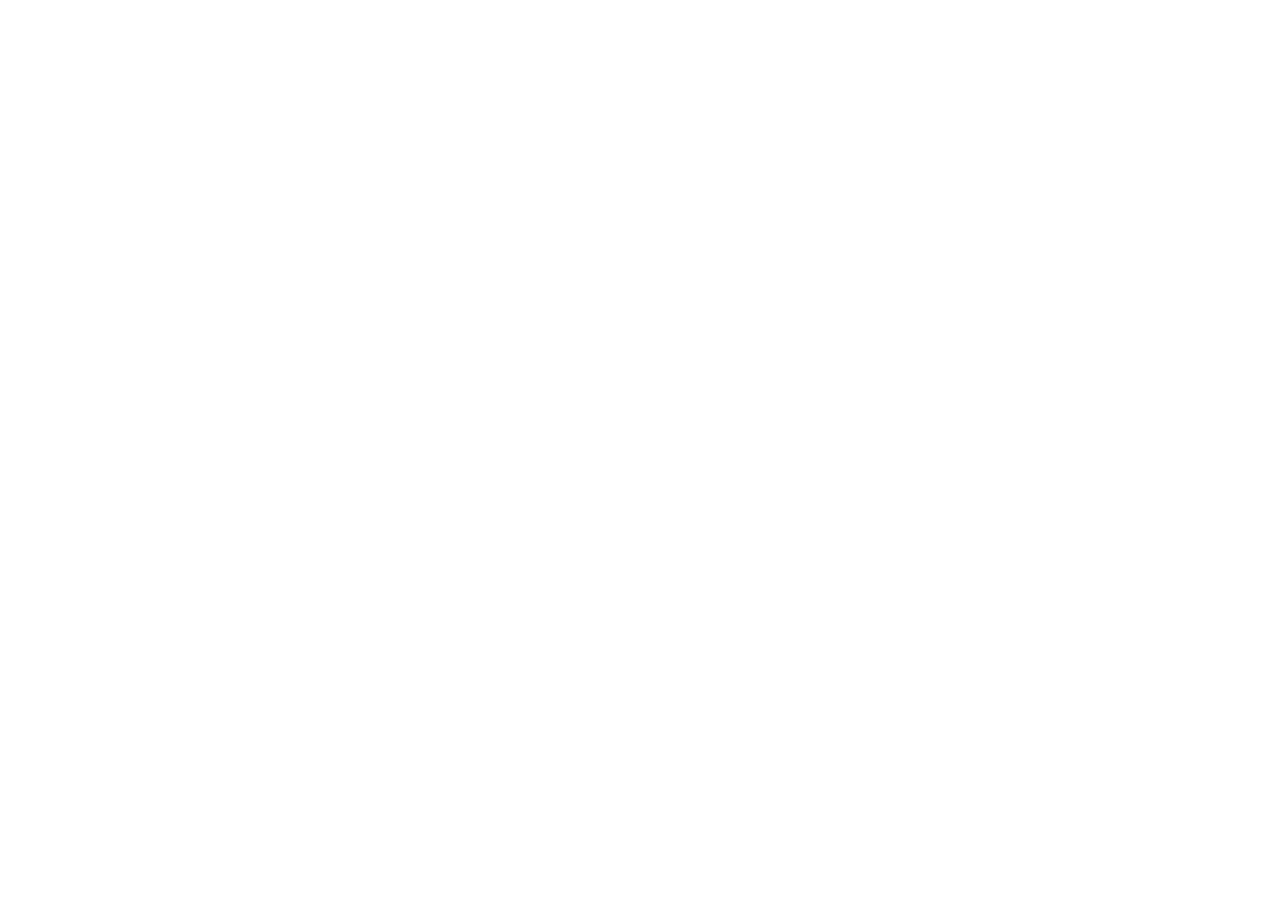
==== index.html @ 33b498ad "loader_5" ====
<!DOCTYPE html>
<html lang="en">
  <head>
    <meta charset="UTF-8" />
    <link
      rel="icon"
      type="image/png"
      sizes="16x16"
      href="./assets/vite-ClcwVId-.png"
    />
    <meta name="viewport" content="width=device-width, initial-scale=1.0" />
    <title>7yedi7</title>
    <style>
      /* Add your loader CSS here */
      #loader-container {
        position: absolute;
        top: 0;
        left: 0;
        width: 100%;
        height: 100%;
        background-color: #fff; /* Or your desired background */
        display: flex;
        justify-content: center;
        align-items: center;
      }

      #loader {
        border: 8px solid #f3f3f3;
        border-top: 8px solid #3498db;
        border-radius: 50%;
        width: 50px;
        height: 50px;
        animation: spin 1s linear infinite;
      }

      @keyframes spin {
        0% {
          transform: rotate(0deg);
        }
        100% {
          transform: rotate(360deg);
        }
      }
    </style>
    <script type="module" crossorigin src="./assets/index-DHeJGzaY.js"></script>
    <link rel="modulepreload" crossorigin href="./assets/vendor-BzrpNAyj.js">
    <link rel="modulepreload" crossorigin href="./assets/lodash-DU5GzXJ0.js">
    <link rel="stylesheet" crossorigin href="./assets/index-CfjH1qt6.css">
  </head>
  <body>
    <div id="root"></div>

    <div id="loader-container">
      <div id="loader"></div>
    </div>
    <script>
      // This script runs after the React app has mounted
      window.addEventListener("load", () => {
        const loaderContainer = document.getElementById("loader-container");
        if (loaderContainer) {
          loaderContainer.style.display = "none"; // Hide the loader
        }
      });
    </script>
  </body>
</html>
---- assets/index-CfjH1qt6.css ----
/*! tailwindcss v4.1.14 | MIT License | https://tailwindcss.com */@layer properties{@supports (((-webkit-hyphens:none)) and (not (margin-trim:inline))) or ((-moz-orient:inline) and (not (color:rgb(from red r g b)))){*,:before,:after,::backdrop{--tw-rotate-x:initial;--tw-rotate-y:initial;--tw-rotate-z:initial;--tw-skew-x:initial;--tw-skew-y:initial;--tw-space-y-reverse:0;--tw-border-style:solid;--tw-leading:initial;--tw-font-weight:initial;--tw-shadow:0 0 #0000;--tw-shadow-color:initial;--tw-shadow-alpha:100%;--tw-inset-shadow:0 0 #0000;--tw-inset-shadow-color:initial;--tw-inset-shadow-alpha:100%;--tw-ring-color:initial;--tw-ring-shadow:0 0 #0000;--tw-inset-ring-color:initial;--tw-inset-ring-shadow:0 0 #0000;--tw-ring-inset:initial;--tw-ring-offset-width:0px;--tw-ring-offset-color:#fff;--tw-ring-offset-shadow:0 0 #0000;--tw-outline-style:solid;--tw-blur:initial;--tw-brightness:initial;--tw-contrast:initial;--tw-grayscale:initial;--tw-hue-rotate:initial;--tw-invert:initial;--tw-opacity:initial;--tw-saturate:initial;--tw-sepia:initial;--tw-drop-shadow:initial;--tw-drop-shadow-color:initial;--tw-drop-shadow-alpha:100%;--tw-drop-shadow-size:initial;--tw-backdrop-blur:initial;--tw-backdrop-brightness:initial;--tw-backdrop-contrast:initial;--tw-backdrop-grayscale:initial;--tw-backdrop-hue-rotate:initial;--tw-backdrop-invert:initial;--tw-backdrop-opacity:initial;--tw-backdrop-saturate:initial;--tw-backdrop-sepia:initial;--tw-duration:initial;--tw-ease:initial;--tw-translate-x:0;--tw-translate-y:0;--tw-translate-z:0}}}@font-face{font-family:Handlee;font-style:normal;font-weight:400;font-display:swap;src:url(./assets/fonts/handlee.woff2)format("woff2")}@layer theme{:root,:host{--font-sans:ui-sans-serif,system-ui,sans-serif,"Apple Color Emoji","Segoe UI Emoji","Segoe UI Symbol","Noto Color Emoji";--font-mono:ui-monospace,SFMono-Regular,Menlo,Monaco,Consolas,"Liberation Mono","Courier New",monospace;--color-red-400:oklch(70.4% .191 22.216);--color-amber-100:oklch(96.2% .059 95.617);--color-amber-500:oklch(76.9% .188 70.08);--color-yellow-100:oklch(97.3% .071 103.193);--color-yellow-400:oklch(85.2% .199 91.936);--color-yellow-600:oklch(68.1% .162 75.834);--color-yellow-900:oklch(42.1% .095 57.708);--color-green-100:oklch(96.2% .044 156.743);--color-green-400:oklch(79.2% .209 151.711);--color-green-500:oklch(72.3% .219 149.579);--color-green-600:oklch(62.7% .194 149.214);--color-green-700:oklch(52.7% .154 150.069);--color-green-900:oklch(39.3% .095 152.535);--color-sky-300:oklch(82.8% .111 230.318);--color-indigo-400:oklch(67.3% .182 276.935);--color-indigo-500:oklch(58.5% .233 277.117);--color-slate-100:oklch(96.8% .007 247.896);--color-slate-200:oklch(92.9% .013 255.508);--color-slate-300:oklch(86.9% .022 252.894);--color-slate-500:oklch(55.4% .046 257.417);--color-slate-600:oklch(44.6% .043 257.281);--color-slate-700:oklch(37.2% .044 257.287);--color-slate-800:oklch(27.9% .041 260.031);--color-gray-50:oklch(98.5% .002 247.839);--color-gray-100:oklch(96.7% .003 264.542);--color-gray-200:oklch(92.8% .006 264.531);--color-gray-300:oklch(87.2% .01 258.338);--color-gray-400:oklch(70.7% .022 261.325);--color-gray-500:oklch(55.1% .027 264.364);--color-gray-600:oklch(44.6% .03 256.802);--color-gray-700:oklch(37.3% .034 259.733);--color-gray-800:oklch(27.8% .033 256.848);--color-gray-900:oklch(21% .034 264.665);--color-gray-950:oklch(13% .028 261.692);--color-neutral-900:oklch(20.5% 0 0);--color-black:#000;--color-white:#fff;--spacing:.25rem;--container-lg:32rem;--container-4xl:56rem;--text-xs:.75rem;--text-xs--line-height:calc(1/.75);--text-sm:.875rem;--text-sm--line-height:calc(1.25/.875);--text-lg:1.125rem;--text-lg--line-height:calc(1.75/1.125);--text-xl:1.25rem;--text-xl--line-height:calc(1.75/1.25);--text-2xl:1.5rem;--text-2xl--line-height:calc(2/1.5);--text-3xl:1.875rem;--text-3xl--line-height: 1.2 ;--text-4xl:2.25rem;--text-4xl--line-height:calc(2.5/2.25);--text-5xl:3rem;--text-5xl--line-height:1;--font-weight-medium:500;--font-weight-semibold:600;--font-weight-bold:700;--font-weight-extrabold:800;--leading-relaxed:1.625;--radius-md:.375rem;--radius-lg:.5rem;--radius-2xl:1rem;--radius-4xl:2rem;--ease-in:cubic-bezier(.4,0,1,1);--ease-out:cubic-bezier(0,0,.2,1);--ease-in-out:cubic-bezier(.4,0,.2,1);--default-transition-duration:.15s;--default-transition-timing-function:cubic-bezier(.4,0,.2,1);--default-font-family:var(--font-sans);--default-mono-font-family:var(--font-mono)}}@layer base{*,:after,:before,::backdrop{box-sizing:border-box;border:0 solid;margin:0;padding:0}::file-selector-button{box-sizing:border-box;border:0 solid;margin:0;padding:0}html,:host{-webkit-text-size-adjust:100%;tab-size:4;line-height:1.5;font-family:var(--default-font-family,ui-sans-serif,system-ui,sans-serif,"Apple Color Emoji","Segoe UI Emoji","Segoe UI Symbol","Noto Color Emoji");font-feature-settings:var(--default-font-feature-settings,normal);font-variation-settings:var(--default-font-variation-settings,normal);-webkit-tap-highlight-color:transparent}hr{height:0;color:inherit;border-top-width:1px}abbr:where([title]){-webkit-text-decoration:underline dotted;text-decoration:underline dotted}h1,h2,h3,h4,h5,h6{font-size:inherit;font-weight:inherit}a{color:inherit;-webkit-text-decoration:inherit;text-decoration:inherit}b,strong{font-weight:bolder}code,kbd,samp,pre{font-family:var(--default-mono-font-family,ui-monospace,SFMono-Regular,Menlo,Monaco,Consolas,"Liberation Mono","Courier New",monospace);font-feature-settings:var(--default-mono-font-feature-settings,normal);font-variation-settings:var(--default-mono-font-variation-settings,normal);font-size:1em}small{font-size:80%}sub,sup{vertical-align:baseline;font-size:75%;line-height:0;position:relative}sub{bottom:-.25em}sup{top:-.5em}table{text-indent:0;border-color:inherit;border-collapse:collapse}:-moz-focusring{outline:auto}progress{vertical-align:baseline}summary{display:list-item}ol,ul,menu{list-style:none}img,svg,video,canvas,audio,iframe,embed,object{vertical-align:middle;display:block}img,video{max-width:100%;height:auto}button,input,select,optgroup,textarea{font:inherit;font-feature-settings:inherit;font-variation-settings:inherit;letter-spacing:inherit;color:inherit;opacity:1;background-color:#0000;border-radius:0}::file-selector-button{font:inherit;font-feature-settings:inherit;font-variation-settings:inherit;letter-spacing:inherit;color:inherit;opacity:1;background-color:#0000;border-radius:0}:where(select:is([multiple],[size])) optgroup{font-weight:bolder}:where(select:is([multiple],[size])) optgroup option{padding-inline-start:20px}::file-selector-button{margin-inline-end:4px}::placeholder{opacity:1}@supports (not ((-webkit-appearance:-apple-pay-button))) or (contain-intrinsic-size:1px){::placeholder{color:currentColor}@supports (color:color-mix(in lab,red,red)){::placeholder{color:color-mix(in oklab,currentcolor 50%,transparent)}}}textarea{resize:vertical}::-webkit-search-decoration{-webkit-appearance:none}::-webkit-date-and-time-value{min-height:1lh;text-align:inherit}::-webkit-datetime-edit{display:inline-flex}::-webkit-datetime-edit-fields-wrapper{padding:0}::-webkit-datetime-edit{padding-block:0}::-webkit-datetime-edit-year-field{padding-block:0}::-webkit-datetime-edit-month-field{padding-block:0}::-webkit-datetime-edit-day-field{padding-block:0}::-webkit-datetime-edit-hour-field{padding-block:0}::-webkit-datetime-edit-minute-field{padding-block:0}::-webkit-datetime-edit-second-field{padding-block:0}::-webkit-datetime-edit-millisecond-field{padding-block:0}::-webkit-datetime-edit-meridiem-field{padding-block:0}::-webkit-calendar-picker-indicator{line-height:1}:-moz-ui-invalid{box-shadow:none}button,input:where([type=button],[type=reset],[type=submit]){appearance:button}::file-selector-button{appearance:button}::-webkit-inner-spin-button{height:auto}::-webkit-outer-spin-button{height:auto}[hidden]:where(:not([hidden=until-found])){display:none!important}}@layer components;@layer utilities{.visible{visibility:visible}.absolute{position:absolute}.fixed{position:fixed}.relative{position:relative}.static{position:static}.sticky{position:sticky}.inset-0{inset:calc(var(--spacing)*0)}.top-0{top:calc(var(--spacing)*0)}.top-2{top:calc(var(--spacing)*2)}.top-16{top:calc(var(--spacing)*16)}.-right-4{right:calc(var(--spacing)*-4)}.right-0{right:calc(var(--spacing)*0)}.left-0{left:calc(var(--spacing)*0)}.left-1{left:calc(var(--spacing)*1)}.left-30{left:calc(var(--spacing)*30)}.isolate{isolation:isolate}.z-1{z-index:1}.z-10{z-index:10}.z-50{z-index:50}.container{width:100%}@media(min-width:40rem){.container{max-width:40rem}}@media(min-width:48rem){.container{max-width:48rem}}@media(min-width:64rem){.container{max-width:64rem}}@media(min-width:80rem){.container{max-width:80rem}}@media(min-width:96rem){.container{max-width:96rem}}.container\!{width:100%!important}@media(min-width:40rem){.container\!{max-width:40rem!important}}@media(min-width:48rem){.container\!{max-width:48rem!important}}@media(min-width:64rem){.container\!{max-width:64rem!important}}@media(min-width:80rem){.container\!{max-width:80rem!important}}@media(min-width:96rem){.container\!{max-width:96rem!important}}.mx-auto{margin-inline:auto}.ms-4{margin-inline-start:calc(var(--spacing)*4)}.me-2{margin-inline-end:calc(var(--spacing)*2)}.me-16{margin-inline-end:calc(var(--spacing)*16)}.me-24{margin-inline-end:calc(var(--spacing)*24)}.mt-2{margin-top:calc(var(--spacing)*2)}.mt-4{margin-top:calc(var(--spacing)*4)}.mt-8{margin-top:calc(var(--spacing)*8)}.mb-1{margin-bottom:calc(var(--spacing)*1)}.mb-2{margin-bottom:calc(var(--spacing)*2)}.mb-4{margin-bottom:calc(var(--spacing)*4)}.mb-6{margin-bottom:calc(var(--spacing)*6)}.ml-16{margin-left:calc(var(--spacing)*16)}.block{display:block}.contents{display:contents}.flex{display:flex}.grid{display:grid}.hidden{display:none}.inline{display:inline}.inline-block{display:inline-block}.list-item{display:list-item}.table{display:table}.aspect-\[4\/4\]{aspect-ratio:4/4}.h-5{height:calc(var(--spacing)*5)}.h-10{height:calc(var(--spacing)*10)}.h-18{height:calc(var(--spacing)*18)}.h-24{height:calc(var(--spacing)*24)}.h-\[50\%\]{height:50%}.h-\[50vh\]{height:50vh}.h-\[92\%\]{height:92%}.h-\[500px\]{height:500px}.h-full{height:100%}.h-screen{height:100vh}.max-h-full{max-height:100%}.w-5{width:calc(var(--spacing)*5)}.w-6{width:calc(var(--spacing)*6)}.w-10{width:calc(var(--spacing)*10)}.w-18{width:calc(var(--spacing)*18)}.w-24{width:calc(var(--spacing)*24)}.w-64{width:calc(var(--spacing)*64)}.w-\[500px\]{width:500px}.w-full{width:100%}.max-w-4xl{max-width:var(--container-4xl)}.max-w-full{max-width:100%}.max-w-lg{max-width:var(--container-lg)}.flex-1{flex:1}.flex-shrink-0{flex-shrink:0}.transform{transform:var(--tw-rotate-x,)var(--tw-rotate-y,)var(--tw-rotate-z,)var(--tw-skew-x,)var(--tw-skew-y,)}.cursor-pointer{cursor:pointer}.resize{resize:both}.resize\!{resize:both!important}.resize-none{resize:none}.grid-cols-1{grid-template-columns:repeat(1,minmax(0,1fr))}.flex-col{flex-direction:column}.flex-wrap{flex-wrap:wrap}.items-center{align-items:center}.items-start{align-items:flex-start}.justify-between{justify-content:space-between}.justify-center{justify-content:center}.justify-end{justify-content:flex-end}.gap-2{gap:calc(var(--spacing)*2)}.gap-3{gap:calc(var(--spacing)*3)}.gap-4{gap:calc(var(--spacing)*4)}.gap-6{gap:calc(var(--spacing)*6)}:where(.space-y-1>:not(:last-child)){--tw-space-y-reverse:0;margin-block-start:calc(calc(var(--spacing)*1)*var(--tw-space-y-reverse));margin-block-end:calc(calc(var(--spacing)*1)*calc(1 - var(--tw-space-y-reverse)))}:where(.space-y-6>:not(:last-child)){--tw-space-y-reverse:0;margin-block-start:calc(calc(var(--spacing)*6)*var(--tw-space-y-reverse));margin-block-end:calc(calc(var(--spacing)*6)*calc(1 - var(--tw-space-y-reverse)))}.overflow-auto{overflow:auto}.overflow-hidden{overflow:hidden}.overflow-y-auto{overflow-y:auto}.rounded-2xl{border-radius:var(--radius-2xl)}.rounded-4xl{border-radius:var(--radius-4xl)}.rounded-full{border-radius:3.40282e38px}.rounded-lg{border-radius:var(--radius-lg)}.rounded-md{border-radius:var(--radius-md)}.rounded-bl-2xl{border-bottom-left-radius:var(--radius-2xl)}.border{border-style:var(--tw-border-style);border-width:1px}.border-4{border-style:var(--tw-border-style);border-width:4px}.border-\[10px\]{border-style:var(--tw-border-style);border-width:10px}.border-s-4{border-inline-start-style:var(--tw-border-style);border-inline-start-width:4px}.border-t-4{border-top-style:var(--tw-border-style);border-top-width:4px}.border-b{border-bottom-style:var(--tw-border-style);border-bottom-width:1px}.border-gray-50{border-color:var(--color-gray-50)}.border-gray-200{border-color:var(--color-gray-200)}.border-gray-300{border-color:var(--color-gray-300)}.border-gray-400{border-color:var(--color-gray-400)}.border-gray-700{border-color:var(--color-gray-700)}.border-green-500{border-color:var(--color-green-500)}.border-green-600{border-color:var(--color-green-600)}.border-green-600\/40{border-color:#00a54466}@supports (color:color-mix(in lab,red,red)){.border-green-600\/40{border-color:color-mix(in oklab,var(--color-green-600)40%,transparent)}}.border-sky-300{border-color:var(--color-sky-300)}.border-slate-100{border-color:var(--color-slate-100)}.border-slate-200{border-color:var(--color-slate-200)}.border-white{border-color:var(--color-white)}.border-b-gray-600{border-bottom-color:var(--color-gray-600)}.bg-\[\#006600\]{background-color:#060}.bg-\[\#008000\]{background-color:green}.bg-\[\#10172a\]{background-color:#10172a}.bg-\[\#202937\]{background-color:#202937}.bg-\[\#e8e8e8\]{background-color:#e8e8e8}.bg-amber-100{background-color:var(--color-amber-100)}.bg-black{background-color:var(--color-black)}.bg-gray-50{background-color:var(--color-gray-50)}.bg-gray-100{background-color:var(--color-gray-100)}.bg-gray-800{background-color:var(--color-gray-800)}.bg-gray-800\/80{background-color:#1e2939cc}@supports (color:color-mix(in lab,red,red)){.bg-gray-800\/80{background-color:color-mix(in oklab,var(--color-gray-800)80%,transparent)}}.bg-gray-900{background-color:var(--color-gray-900)}.bg-green-500{background-color:var(--color-green-500)}.bg-green-500\/10{background-color:#00c7581a}@supports (color:color-mix(in lab,red,red)){.bg-green-500\/10{background-color:color-mix(in oklab,var(--color-green-500)10%,transparent)}}.bg-green-700{background-color:var(--color-green-700)}.bg-neutral-900{background-color:var(--color-neutral-900)}.bg-slate-100{background-color:var(--color-slate-100)}.bg-white{background-color:var(--color-white)}.object-contain{object-fit:contain}.object-cover{object-fit:cover}.p-2{padding:calc(var(--spacing)*2)}.p-3{padding:calc(var(--spacing)*3)}.p-4{padding:calc(var(--spacing)*4)}.p-6{padding:calc(var(--spacing)*6)}.p-8{padding:calc(var(--spacing)*8)}.p-12{padding:calc(var(--spacing)*12)}.px-2{padding-inline:calc(var(--spacing)*2)}.px-3{padding-inline:calc(var(--spacing)*3)}.px-4{padding-inline:calc(var(--spacing)*4)}.px-6{padding-inline:calc(var(--spacing)*6)}.px-16{padding-inline:calc(var(--spacing)*16)}.py-1{padding-block:calc(var(--spacing)*1)}.py-2{padding-block:calc(var(--spacing)*2)}.py-3{padding-block:calc(var(--spacing)*3)}.py-4{padding-block:calc(var(--spacing)*4)}.py-6{padding-block:calc(var(--spacing)*6)}.py-8{padding-block:calc(var(--spacing)*8)}.ps-2{padding-inline-start:calc(var(--spacing)*2)}.pb-12{padding-bottom:calc(var(--spacing)*12)}.text-center{text-align:center}.font-mono{font-family:var(--font-mono)}.text-2xl{font-size:var(--text-2xl);line-height:var(--tw-leading,var(--text-2xl--line-height))}.text-3xl{font-size:var(--text-3xl);line-height:var(--tw-leading,var(--text-3xl--line-height))}.text-4xl{font-size:var(--text-4xl);line-height:var(--tw-leading,var(--text-4xl--line-height))}.text-5xl{font-size:var(--text-5xl);line-height:var(--tw-leading,var(--text-5xl--line-height))}.text-lg{font-size:var(--text-lg);line-height:var(--tw-leading,var(--text-lg--line-height))}.text-sm{font-size:var(--text-sm);line-height:var(--tw-leading,var(--text-sm--line-height))}.text-xl{font-size:var(--text-xl);line-height:var(--tw-leading,var(--text-xl--line-height))}.text-xs{font-size:var(--text-xs);line-height:var(--tw-leading,var(--text-xs--line-height))}.leading-relaxed{--tw-leading:var(--leading-relaxed);line-height:var(--leading-relaxed)}.font-bold{--tw-font-weight:var(--font-weight-bold);font-weight:var(--font-weight-bold)}.font-extrabold{--tw-font-weight:var(--font-weight-extrabold);font-weight:var(--font-weight-extrabold)}.font-medium{--tw-font-weight:var(--font-weight-medium);font-weight:var(--font-weight-medium)}.font-semibold{--tw-font-weight:var(--font-weight-semibold);font-weight:var(--font-weight-semibold)}.text-gray-200{color:var(--color-gray-200)}.text-gray-400{color:var(--color-gray-400)}.text-gray-500{color:var(--color-gray-500)}.text-gray-600{color:var(--color-gray-600)}.text-gray-800{color:var(--color-gray-800)}.text-green-400{color:var(--color-green-400)}.text-green-500{color:var(--color-green-500)}.text-green-600{color:var(--color-green-600)}.text-indigo-500{color:var(--color-indigo-500)}.text-red-400{color:var(--color-red-400)}.text-slate-500{color:var(--color-slate-500)}.text-slate-600{color:var(--color-slate-600)}.text-slate-700{color:var(--color-slate-700)}.text-white{color:var(--color-white)}.text-yellow-400{color:var(--color-yellow-400)}.text-yellow-600{color:var(--color-yellow-600)}.italic{font-style:italic}.line-through{text-decoration-line:line-through}.underline{text-decoration-line:underline}.opacity-0{opacity:0}.shadow{--tw-shadow:0 1px 3px 0 var(--tw-shadow-color,#0000001a),0 1px 2px -1px var(--tw-shadow-color,#0000001a);box-shadow:var(--tw-inset-shadow),var(--tw-inset-ring-shadow),var(--tw-ring-offset-shadow),var(--tw-ring-shadow),var(--tw-shadow)}.shadow-\[0_0_30px_rgba\(34\,197\,94\,0\.5\)\]{--tw-shadow:0 0 30px var(--tw-shadow-color,#22c55e80);box-shadow:var(--tw-inset-shadow),var(--tw-inset-ring-shadow),var(--tw-ring-offset-shadow),var(--tw-ring-shadow),var(--tw-shadow)}.shadow-lg{--tw-shadow:0 10px 15px -3px var(--tw-shadow-color,#0000001a),0 4px 6px -4px var(--tw-shadow-color,#0000001a);box-shadow:var(--tw-inset-shadow),var(--tw-inset-ring-shadow),var(--tw-ring-offset-shadow),var(--tw-ring-shadow),var(--tw-shadow)}.shadow-md{--tw-shadow:0 4px 6px -1px var(--tw-shadow-color,#0000001a),0 2px 4px -2px var(--tw-shadow-color,#0000001a);box-shadow:var(--tw-inset-shadow),var(--tw-inset-ring-shadow),var(--tw-ring-offset-shadow),var(--tw-ring-shadow),var(--tw-shadow)}.shadow-sm{--tw-shadow:0 1px 3px 0 var(--tw-shadow-color,#0000001a),0 1px 2px -1px var(--tw-shadow-color,#0000001a);box-shadow:var(--tw-inset-shadow),var(--tw-inset-ring-shadow),var(--tw-ring-offset-shadow),var(--tw-ring-shadow),var(--tw-shadow)}.outline{outline-style:var(--tw-outline-style);outline-width:1px}.blur{--tw-blur:blur(8px);filter:var(--tw-blur,)var(--tw-brightness,)var(--tw-contrast,)var(--tw-grayscale,)var(--tw-hue-rotate,)var(--tw-invert,)var(--tw-saturate,)var(--tw-sepia,)var(--tw-drop-shadow,)}.drop-shadow{--tw-drop-shadow-size:drop-shadow(0 1px 2px var(--tw-drop-shadow-color,#0000001a))drop-shadow(0 1px 1px var(--tw-drop-shadow-color,#0000000f));--tw-drop-shadow:drop-shadow(0 1px 2px #0000001a)drop-shadow(0 1px 1px #0000000f);filter:var(--tw-blur,)var(--tw-brightness,)var(--tw-contrast,)var(--tw-grayscale,)var(--tw-hue-rotate,)var(--tw-invert,)var(--tw-saturate,)var(--tw-sepia,)var(--tw-drop-shadow,)}.filter{filter:var(--tw-blur,)var(--tw-brightness,)var(--tw-contrast,)var(--tw-grayscale,)var(--tw-hue-rotate,)var(--tw-invert,)var(--tw-saturate,)var(--tw-sepia,)var(--tw-drop-shadow,)}.backdrop-filter{-webkit-backdrop-filter:var(--tw-backdrop-blur,)var(--tw-backdrop-brightness,)var(--tw-backdrop-contrast,)var(--tw-backdrop-grayscale,)var(--tw-backdrop-hue-rotate,)var(--tw-backdrop-invert,)var(--tw-backdrop-opacity,)var(--tw-backdrop-saturate,)var(--tw-backdrop-sepia,);backdrop-filter:var(--tw-backdrop-blur,)var(--tw-backdrop-brightness,)var(--tw-backdrop-contrast,)var(--tw-backdrop-grayscale,)var(--tw-backdrop-hue-rotate,)var(--tw-backdrop-invert,)var(--tw-backdrop-opacity,)var(--tw-backdrop-saturate,)var(--tw-backdrop-sepia,)}.transition{transition-property:color,background-color,border-color,outline-color,text-decoration-color,fill,stroke,--tw-gradient-from,--tw-gradient-via,--tw-gradient-to,opacity,box-shadow,transform,translate,scale,rotate,filter,-webkit-backdrop-filter,backdrop-filter,display,content-visibility,overlay,pointer-events;transition-timing-function:var(--tw-ease,var(--default-transition-timing-function));transition-duration:var(--tw-duration,var(--default-transition-duration))}.transition-all{transition-property:all;transition-timing-function:var(--tw-ease,var(--default-transition-timing-function));transition-duration:var(--tw-duration,var(--default-transition-duration))}.transition-colors{transition-property:color,background-color,border-color,outline-color,text-decoration-color,fill,stroke,--tw-gradient-from,--tw-gradient-via,--tw-gradient-to;transition-timing-function:var(--tw-ease,var(--default-transition-timing-function));transition-duration:var(--tw-duration,var(--default-transition-duration))}.transition-opacity{transition-property:opacity;transition-timing-function:var(--tw-ease,var(--default-transition-timing-function));transition-duration:var(--tw-duration,var(--default-transition-duration))}.transition-transform{transition-property:transform,translate,scale,rotate;transition-timing-function:var(--tw-ease,var(--default-transition-timing-function));transition-duration:var(--tw-duration,var(--default-transition-duration))}.duration-200{--tw-duration:.2s;transition-duration:.2s}.ease-in{--tw-ease:var(--ease-in);transition-timing-function:var(--ease-in)}.ease-in-out{--tw-ease:var(--ease-in-out);transition-timing-function:var(--ease-in-out)}.ease-out{--tw-ease:var(--ease-out);transition-timing-function:var(--ease-out)}@media(hover:hover){.group-hover\:opacity-100:is(:where(.group):hover *){opacity:1}.hover\:-translate-y-1:hover{--tw-translate-y:calc(var(--spacing)*-1);translate:var(--tw-translate-x)var(--tw-translate-y)}.hover\:border-2:hover{border-style:var(--tw-border-style);border-width:2px}.hover\:border-slate-600:hover{border-color:var(--color-slate-600)}.hover\:bg-gray-200:hover{background-color:var(--color-gray-200)}.hover\:bg-gray-700:hover{background-color:var(--color-gray-700)}.hover\:bg-green-100:hover{background-color:var(--color-green-100)}.hover\:bg-green-700:hover{background-color:var(--color-green-700)}.hover\:bg-slate-200:hover{background-color:var(--color-slate-200)}.hover\:bg-yellow-100:hover{background-color:var(--color-yellow-100)}.hover\:text-amber-500:hover{color:var(--color-amber-500)}.hover\:shadow:hover{--tw-shadow:0 1px 3px 0 var(--tw-shadow-color,#0000001a),0 1px 2px -1px var(--tw-shadow-color,#0000001a);box-shadow:var(--tw-inset-shadow),var(--tw-inset-ring-shadow),var(--tw-ring-offset-shadow),var(--tw-ring-shadow),var(--tw-shadow)}.hover\:shadow-md:hover{--tw-shadow:0 4px 6px -1px var(--tw-shadow-color,#0000001a),0 2px 4px -2px var(--tw-shadow-color,#0000001a);box-shadow:var(--tw-inset-shadow),var(--tw-inset-ring-shadow),var(--tw-ring-offset-shadow),var(--tw-ring-shadow),var(--tw-shadow)}.hover\:shadow-amber-500\/40:hover{--tw-shadow-color:#f99c0066}@supports (color:color-mix(in lab,red,red)){.hover\:shadow-amber-500\/40:hover{--tw-shadow-color:color-mix(in oklab,color-mix(in oklab,var(--color-amber-500)40%,transparent)var(--tw-shadow-alpha),transparent)}}}@media(min-width:40rem){.sm\:grid-cols-4{grid-template-columns:repeat(4,minmax(0,1fr))}}@media(min-width:48rem){.md\:me-42{margin-inline-end:calc(var(--spacing)*42)}.md\:h-full{height:100%}.md\:w-\[45\%\]{width:45%}.md\:w-\[65\%\]{width:65%}.md\:grid-cols-2{grid-template-columns:repeat(2,minmax(0,1fr))}.md\:grid-cols-6{grid-template-columns:repeat(6,minmax(0,1fr))}.md\:flex-row{flex-direction:row}.md\:gap-4{gap:calc(var(--spacing)*4)}.md\:border-s-4{border-inline-start-style:var(--tw-border-style);border-inline-start-width:4px}.md\:border-t-0{border-top-style:var(--tw-border-style);border-top-width:0}}@media(min-width:64rem){.lg\:me-42{margin-inline-end:calc(var(--spacing)*42)}.lg\:grid-cols-8{grid-template-columns:repeat(8,minmax(0,1fr))}}.dark\:border-0:where(.dark,.dark *){border-style:var(--tw-border-style);border-width:0}.dark\:border-gray-900:where(.dark,.dark *){border-color:var(--color-gray-900)}.dark\:border-gray-950:where(.dark,.dark *){border-color:var(--color-gray-950)}.dark\:border-slate-700:where(.dark,.dark *){border-color:var(--color-slate-700)}.dark\:bg-\[\#10172a\]:where(.dark,.dark *){background-color:#10172a}.dark\:bg-\[\#202937\]:where(.dark,.dark *){background-color:#202937}.dark\:bg-\[\#384152\]:where(.dark,.dark *){background-color:#384152}.dark\:bg-gray-600:where(.dark,.dark *){background-color:var(--color-gray-600)}.dark\:bg-gray-700:where(.dark,.dark *){background-color:var(--color-gray-700)}.dark\:bg-gray-900:where(.dark,.dark *){background-color:var(--color-gray-900)}.dark\:bg-slate-700\/30:where(.dark,.dark *){background-color:#3141584d}@supports (color:color-mix(in lab,red,red)){.dark\:bg-slate-700\/30:where(.dark,.dark *){background-color:color-mix(in oklab,var(--color-slate-700)30%,transparent)}}.dark\:bg-slate-800\/60:where(.dark,.dark *){background-color:#1d293d99}@supports (color:color-mix(in lab,red,red)){.dark\:bg-slate-800\/60:where(.dark,.dark *){background-color:color-mix(in oklab,var(--color-slate-800)60%,transparent)}}.dark\:bg-transparent:where(.dark,.dark *){background-color:#0000}.dark\:text-gray-100:where(.dark,.dark *){color:var(--color-gray-100)}.dark\:text-gray-200:where(.dark,.dark *){color:var(--color-gray-200)}.dark\:text-gray-300:where(.dark,.dark *){color:var(--color-gray-300)}.dark\:text-green-400:where(.dark,.dark *){color:var(--color-green-400)}.dark\:text-indigo-400:where(.dark,.dark *){color:var(--color-indigo-400)}.dark\:text-slate-100:where(.dark,.dark *){color:var(--color-slate-100)}.dark\:text-slate-300:where(.dark,.dark *){color:var(--color-slate-300)}.dark\:text-yellow-400:where(.dark,.dark *){color:var(--color-yellow-400)}@media(hover:hover){.dark\:hover\:bg-gray-600:where(.dark,.dark *):hover{background-color:var(--color-gray-600)}.dark\:hover\:bg-gray-800:where(.dark,.dark *):hover{background-color:var(--color-gray-800)}.dark\:hover\:bg-green-900:where(.dark,.dark *):hover{background-color:var(--color-green-900)}.dark\:hover\:bg-yellow-900:where(.dark,.dark *):hover{background-color:var(--color-yellow-900)}}}iframe{zoom:.409}article{background:#fff;width:300px;padding:20px;position:relative}article:after{content:"";background:url(http://s3-us-west-2.amazonaws.com/s.cdpn.io/23618/rip.svg) bottom/200%;width:100%;height:20px;position:absolute;top:100%;left:0}@property --tw-rotate-x{syntax:"*";inherits:false}@property --tw-rotate-y{syntax:"*";inherits:false}@property --tw-rotate-z{syntax:"*";inherits:false}@property --tw-skew-x{syntax:"*";inherits:false}@property --tw-skew-y{syntax:"*";inherits:false}@property --tw-space-y-reverse{syntax:"*";inherits:false;initial-value:0}@property --tw-border-style{syntax:"*";inherits:false;initial-value:solid}@property --tw-leading{syntax:"*";inherits:false}@property --tw-font-weight{syntax:"*";inherits:false}@property --tw-shadow{syntax:"*";inherits:false;initial-value:0 0 #0000}@property --tw-shadow-color{syntax:"*";inherits:false}@property --tw-shadow-alpha{syntax:"<percentage>";inherits:false;initial-value:100%}@property --tw-inset-shadow{syntax:"*";inherits:false;initial-value:0 0 #0000}@property --tw-inset-shadow-color{syntax:"*";inherits:false}@property --tw-inset-shadow-alpha{syntax:"<percentage>";inherits:false;initial-value:100%}@property --tw-ring-color{syntax:"*";inherits:false}@property --tw-ring-shadow{syntax:"*";inherits:false;initial-value:0 0 #0000}@property --tw-inset-ring-color{syntax:"*";inherits:false}@property --tw-inset-ring-shadow{syntax:"*";inherits:false;initial-value:0 0 #0000}@property --tw-ring-inset{syntax:"*";inherits:false}@property --tw-ring-offset-width{syntax:"<length>";inherits:false;initial-value:0}@property --tw-ring-offset-color{syntax:"*";inherits:false;initial-value:#fff}@property --tw-ring-offset-shadow{syntax:"*";inherits:false;initial-value:0 0 #0000}@property --tw-outline-style{syntax:"*";inherits:false;initial-value:solid}@property --tw-blur{syntax:"*";inherits:false}@property --tw-brightness{syntax:"*";inherits:false}@property --tw-contrast{syntax:"*";inherits:false}@property --tw-grayscale{syntax:"*";inherits:false}@property --tw-hue-rotate{syntax:"*";inherits:false}@property --tw-invert{syntax:"*";inherits:false}@property --tw-opacity{syntax:"*";inherits:false}@property --tw-saturate{syntax:"*";inherits:false}@property --tw-sepia{syntax:"*";inherits:false}@property --tw-drop-shadow{syntax:"*";inherits:false}@property --tw-drop-shadow-color{syntax:"*";inherits:false}@property --tw-drop-shadow-alpha{syntax:"<percentage>";inherits:false;initial-value:100%}@property --tw-drop-shadow-size{syntax:"*";inherits:false}@property --tw-backdrop-blur{syntax:"*";inherits:false}@property --tw-backdrop-brightness{syntax:"*";inherits:false}@property --tw-backdrop-contrast{syntax:"*";inherits:false}@property --tw-backdrop-grayscale{syntax:"*";inherits:false}@property --tw-backdrop-hue-rotate{syntax:"*";inherits:false}@property --tw-backdrop-invert{syntax:"*";inherits:false}@property --tw-backdrop-opacity{syntax:"*";inherits:false}@property --tw-backdrop-saturate{syntax:"*";inherits:false}@property --tw-backdrop-sepia{syntax:"*";inherits:false}@property --tw-duration{syntax:"*";inherits:false}@property --tw-ease{syntax:"*";inherits:false}@property --tw-translate-x{syntax:"*";inherits:false;initial-value:0}@property --tw-translate-y{syntax:"*";inherits:false;initial-value:0}@property --tw-translate-z{syntax:"*";inherits:false;initial-value:0}.btn-sensor{clip-path:polygon(0 0,100% 0,50% 100%,0 0);height:130vmax;width:130vmax;position:absolute;left:calc(50% - 65vmax);top:calc(50% - 65vmax);transform:rotate(calc(var(--a) * 1deg)) translateY(-65vmax);z-index:5}.sensor-n:hover~.btn-button .btn-pupil{transform:translateY(-30%)}.sensor-ne:hover~.btn-button .btn-pupil{transform:translate(30%,-30%)}.sensor-e:hover~.btn-button .btn-pupil{transform:translate(30%)}.sensor-se:hover~.btn-button .btn-pupil{transform:translate(30%,30%)}.sensor-s:hover~.btn-button .btn-pupil{transform:translateY(30%)}.sensor-sw:hover~.btn-button .btn-pupil{transform:translate(-30%,30%)}.sensor-w:hover~.btn-button .btn-pupil{transform:translate(-30%)}.sensor-nw:hover~.btn-button .btn-pupil{transform:translate(-30%,-30%)}@keyframes pupil{0%,to{transform:scale(1.2) translateY(-10%)}25%{transform:scale(1.2) translate(-10%,10%)}50%{transform:scale(1.2) translate(10%,-5%)}75%{transform:scale(1.2) translate(-10%,-5%)}}@keyframes eye-lid{0%{background:#000}25%{background:linear-gradient(0deg,#000 0% 9%,transparent 10% 90%,#000 91% 100%)}50%{background:linear-gradient(0deg,#000 0% 18%,transparent 19% 81%,#000 82% 100%)}75%{background:linear-gradient(0deg,#000 0% 27%,transparent 28% 72%,#000 73% 100%)}to{background:linear-gradient(0deg,#000 0% 35%,transparent 36% 64%,#000 65% 100%)}}.btn-button:hover .btn-lid{animation:eye-lid .2s forwards}.btn-button:active .btn-pupil{animation:pupil .5s infinite alternate}
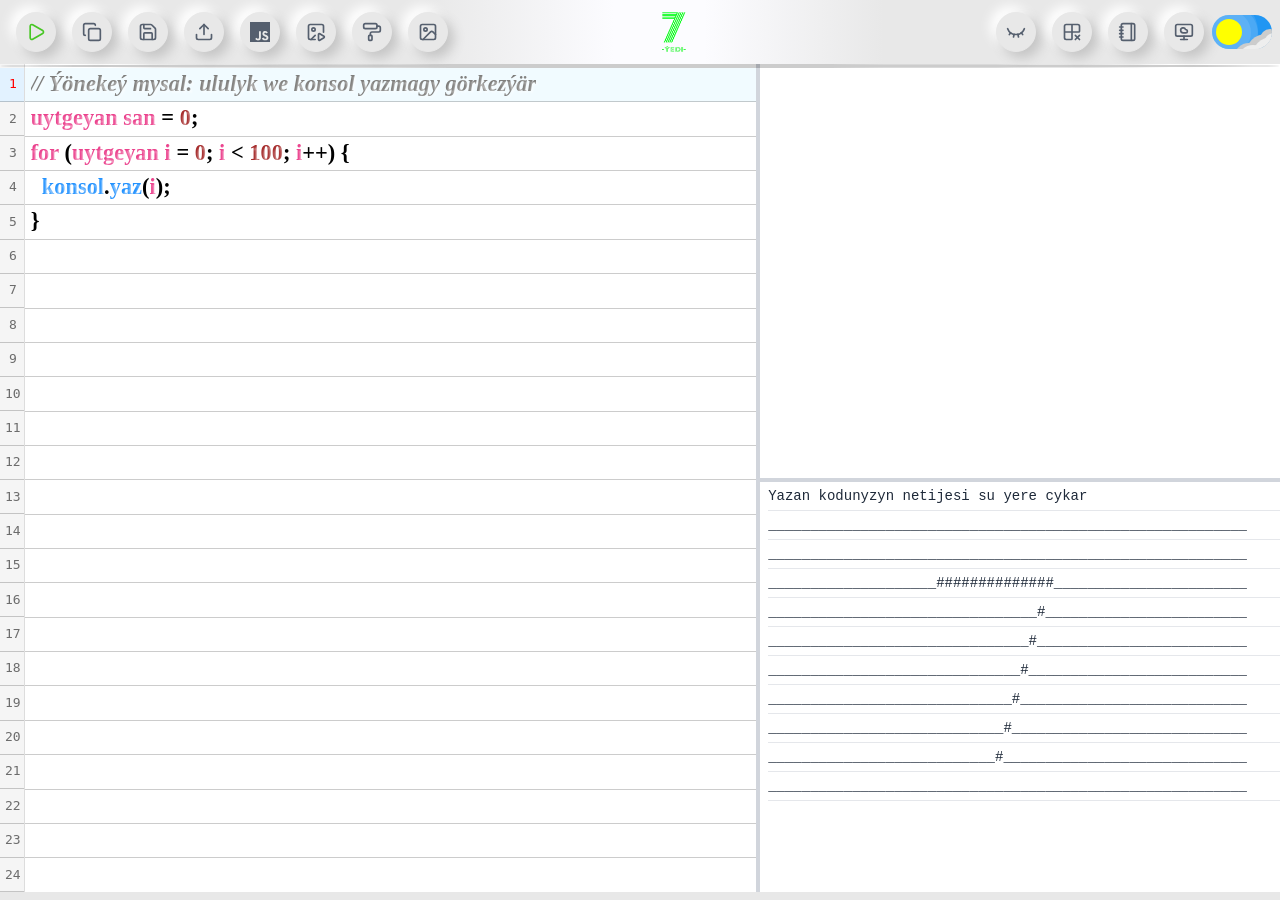
==== commit ff3edb28: "loader_6" ====
--- a/index.html
+++ b/index.html
@@ -6,57 +6,33 @@
       rel="icon"
       type="image/png"
       sizes="16x16"
-      href="./assets/vite-ClcwVId-.png"
+      href="./assets/vite-5VMVlqEI.png"
     />
     <meta name="viewport" content="width=device-width, initial-scale=1.0" />
     <title>7yedi7</title>
-    <style>
-      /* Add your loader CSS here */
-      #loader-container {
-        position: absolute;
-        top: 0;
-        left: 0;
-        width: 100%;
-        height: 100%;
-        background-color: #fff; /* Or your desired background */
-        display: flex;
-        justify-content: center;
-        align-items: center;
-      }
-
-      #loader {
-        border: 8px solid #f3f3f3;
-        border-top: 8px solid #3498db;
-        border-radius: 50%;
-        width: 50px;
-        height: 50px;
-        animation: spin 1s linear infinite;
-      }
-
-      @keyframes spin {
-        0% {
-          transform: rotate(0deg);
-        }
-        100% {
-          transform: rotate(360deg);
-        }
-      }
-    </style>
-    <script type="module" crossorigin src="./assets/index-DHeJGzaY.js"></script>
+    <script type="module" crossorigin src="./assets/index-CjKq2ruq.js"></script>
     <link rel="modulepreload" crossorigin href="./assets/vendor-BzrpNAyj.js">
     <link rel="modulepreload" crossorigin href="./assets/lodash-DU5GzXJ0.js">
-    <link rel="stylesheet" crossorigin href="./assets/index-CfjH1qt6.css">
+    <link rel="stylesheet" crossorigin href="./assets/index-oaIRBZLF.css">
   </head>
   <body>
+    <div id="center">
+      <div id="loader">
+        <div id="cup">
+          <div id="cup-handle"></div>
+          <div id="smoke one"></div>
+          <div id="smoke two"></div>
+          <div id="smoke three"></div>
+        </div>
+        <div id="load">Garaşylýar</div>
+      </div>
+    </div>
     <div id="root"></div>
 
-    <div id="loader-container">
-      <div id="loader"></div>
-    </div>
     <script>
       // This script runs after the React app has mounted
       window.addEventListener("load", () => {
-        const loaderContainer = document.getElementById("loader-container");
+        const loaderContainer = document.getElementById("center");
         if (loaderContainer) {
           loaderContainer.style.display = "none"; // Hide the loader
         }
--- a/assets/index-oaIRBZLF.css
+++ b/assets/index-oaIRBZLF.css
@@ -0,0 +1 @@
+#center{height:100vh;margin:0;display:flex;justify-content:center;align-items:center}#loader{width:100px;height:100px;position:relative;animation:shake 3s infinite ease-in-out}#cup{position:absolute;bottom:20px;left:50%;transform:translate(-50%);width:40px;height:30px;background-color:#5b4022cb;border:1px solid #2e2e2e;border-radius:3px 3px 10px 10px;z-index:1;animation:cupPulse 6s infinite ease-in-out}#cup:before{content:"";position:absolute;bottom:-5px;width:calc(100% - 2px);height:6px;background:#5b4022cb;border:1px solid #2e2e2e;border-top:none;border-radius:50%;z-index:-1;animation:cupPulse 6s infinite ease-in-out}#cup:after{content:"";position:absolute;top:-2px;left:1px;width:calc(100% - 2px);height:4px;background:#da8920ca;border:1px solid #2e2e2e;border-radius:50%;animation:coffeeGlow 6s infinite ease-in-out}#cup-handle{position:absolute;top:5px;right:-10px;width:10px;height:15px;border:2px solid #2e2e2e;border-left:none;border-radius:0 10px 10px 0;background:transparent}#smoke{position:absolute;bottom:100%;left:50%;width:10px;height:25px;background:#48434380;border-radius:50%;transform:translate(-50%);animation:rise 3s infinite ease-in-out;filter:blur(8px)}#smoke.one{animation-delay:0s}#smoke.two{animation-delay:.8s}#smoke.three{animation-delay:1.6s}#load{position:absolute;bottom:0;left:50%;transform:translate(-50%);font-size:12px;color:#2e2e2e;opacity:.6}@keyframes rise{0%{transform:translate(-50%) scale(.4);opacity:0}30%{opacity:.7}60%{opacity:.4}to{transform:translate(-50%,-120px) scale(1);opacity:0}}@keyframes shake{0%{transform:translate(0) translateY(0) rotate(0)}25%{transform:translate(-4px) translateY(-2px) rotate(-2deg)}50%{transform:translate(0) translateY(0) rotate(0)}75%{transform:translate(4px) translateY(-2px) rotate(2deg)}to{transform:translate(0) translateY(0) rotate(0)}}@keyframes cupPulse{0%,to{background-color:#5b4022cb}50%{background-color:#f5f5f5bd}}@keyframes coffeeGlow{0%,to{background:#da8920ca}50%{background:#fed197d5}}/*! tailwindcss v4.1.14 | MIT License | https://tailwindcss.com */@layer properties{@supports (((-webkit-hyphens:none)) and (not (margin-trim:inline))) or ((-moz-orient:inline) and (not (color:rgb(from red r g b)))){*,:before,:after,::backdrop{--tw-rotate-x:initial;--tw-rotate-y:initial;--tw-rotate-z:initial;--tw-skew-x:initial;--tw-skew-y:initial;--tw-space-y-reverse:0;--tw-border-style:solid;--tw-leading:initial;--tw-font-weight:initial;--tw-shadow:0 0 #0000;--tw-shadow-color:initial;--tw-shadow-alpha:100%;--tw-inset-shadow:0 0 #0000;--tw-inset-shadow-color:initial;--tw-inset-shadow-alpha:100%;--tw-ring-color:initial;--tw-ring-shadow:0 0 #0000;--tw-inset-ring-color:initial;--tw-inset-ring-shadow:0 0 #0000;--tw-ring-inset:initial;--tw-ring-offset-width:0px;--tw-ring-offset-color:#fff;--tw-ring-offset-shadow:0 0 #0000;--tw-outline-style:solid;--tw-blur:initial;--tw-brightness:initial;--tw-contrast:initial;--tw-grayscale:initial;--tw-hue-rotate:initial;--tw-invert:initial;--tw-opacity:initial;--tw-saturate:initial;--tw-sepia:initial;--tw-drop-shadow:initial;--tw-drop-shadow-color:initial;--tw-drop-shadow-alpha:100%;--tw-drop-shadow-size:initial;--tw-backdrop-blur:initial;--tw-backdrop-brightness:initial;--tw-backdrop-contrast:initial;--tw-backdrop-grayscale:initial;--tw-backdrop-hue-rotate:initial;--tw-backdrop-invert:initial;--tw-backdrop-opacity:initial;--tw-backdrop-saturate:initial;--tw-backdrop-sepia:initial;--tw-duration:initial;--tw-ease:initial;--tw-translate-x:0;--tw-translate-y:0;--tw-translate-z:0}}}@font-face{font-family:Handlee;font-style:normal;font-weight:400;font-display:swap;src:url(./assets/fonts/handlee.woff2)format("woff2")}@layer theme{:root,:host{--font-sans:ui-sans-serif,system-ui,sans-serif,"Apple Color Emoji","Segoe UI Emoji","Segoe UI Symbol","Noto Color Emoji";--font-mono:ui-monospace,SFMono-Regular,Menlo,Monaco,Consolas,"Liberation Mono","Courier New",monospace;--color-red-400:oklch(70.4% .191 22.216);--color-amber-100:oklch(96.2% .059 95.617);--color-amber-500:oklch(76.9% .188 70.08);--color-yellow-100:oklch(97.3% .071 103.193);--color-yellow-400:oklch(85.2% .199 91.936);--color-yellow-600:oklch(68.1% .162 75.834);--color-yellow-900:oklch(42.1% .095 57.708);--color-green-100:oklch(96.2% .044 156.743);--color-green-400:oklch(79.2% .209 151.711);--color-green-500:oklch(72.3% .219 149.579);--color-green-600:oklch(62.7% .194 149.214);--color-green-700:oklch(52.7% .154 150.069);--color-green-900:oklch(39.3% .095 152.535);--color-sky-300:oklch(82.8% .111 230.318);--color-indigo-400:oklch(67.3% .182 276.935);--color-indigo-500:oklch(58.5% .233 277.117);--color-slate-100:oklch(96.8% .007 247.896);--color-slate-200:oklch(92.9% .013 255.508);--color-slate-300:oklch(86.9% .022 252.894);--color-slate-500:oklch(55.4% .046 257.417);--color-slate-600:oklch(44.6% .043 257.281);--color-slate-700:oklch(37.2% .044 257.287);--color-slate-800:oklch(27.9% .041 260.031);--color-gray-50:oklch(98.5% .002 247.839);--color-gray-100:oklch(96.7% .003 264.542);--color-gray-200:oklch(92.8% .006 264.531);--color-gray-300:oklch(87.2% .01 258.338);--color-gray-400:oklch(70.7% .022 261.325);--color-gray-500:oklch(55.1% .027 264.364);--color-gray-600:oklch(44.6% .03 256.802);--color-gray-700:oklch(37.3% .034 259.733);--color-gray-800:oklch(27.8% .033 256.848);--color-gray-900:oklch(21% .034 264.665);--color-gray-950:oklch(13% .028 261.692);--color-neutral-900:oklch(20.5% 0 0);--color-black:#000;--color-white:#fff;--spacing:.25rem;--container-lg:32rem;--container-4xl:56rem;--text-xs:.75rem;--text-xs--line-height:calc(1/.75);--text-sm:.875rem;--text-sm--line-height:calc(1.25/.875);--text-lg:1.125rem;--text-lg--line-height:calc(1.75/1.125);--text-xl:1.25rem;--text-xl--line-height:calc(1.75/1.25);--text-2xl:1.5rem;--text-2xl--line-height:calc(2/1.5);--text-3xl:1.875rem;--text-3xl--line-height: 1.2 ;--text-4xl:2.25rem;--text-4xl--line-height:calc(2.5/2.25);--text-5xl:3rem;--text-5xl--line-height:1;--font-weight-medium:500;--font-weight-semibold:600;--font-weight-bold:700;--font-weight-extrabold:800;--leading-relaxed:1.625;--radius-md:.375rem;--radius-lg:.5rem;--radius-2xl:1rem;--radius-4xl:2rem;--ease-in:cubic-bezier(.4,0,1,1);--ease-out:cubic-bezier(0,0,.2,1);--ease-in-out:cubic-bezier(.4,0,.2,1);--default-transition-duration:.15s;--default-transition-timing-function:cubic-bezier(.4,0,.2,1);--default-font-family:var(--font-sans);--default-mono-font-family:var(--font-mono)}}@layer base{*,:after,:before,::backdrop{box-sizing:border-box;border:0 solid;margin:0;padding:0}::file-selector-button{box-sizing:border-box;border:0 solid;margin:0;padding:0}html,:host{-webkit-text-size-adjust:100%;tab-size:4;line-height:1.5;font-family:var(--default-font-family,ui-sans-serif,system-ui,sans-serif,"Apple Color Emoji","Segoe UI Emoji","Segoe UI Symbol","Noto Color Emoji");font-feature-settings:var(--default-font-feature-settings,normal);font-variation-settings:var(--default-font-variation-settings,normal);-webkit-tap-highlight-color:transparent}hr{height:0;color:inherit;border-top-width:1px}abbr:where([title]){-webkit-text-decoration:underline dotted;text-decoration:underline dotted}h1,h2,h3,h4,h5,h6{font-size:inherit;font-weight:inherit}a{color:inherit;-webkit-text-decoration:inherit;text-decoration:inherit}b,strong{font-weight:bolder}code,kbd,samp,pre{font-family:var(--default-mono-font-family,ui-monospace,SFMono-Regular,Menlo,Monaco,Consolas,"Liberation Mono","Courier New",monospace);font-feature-settings:var(--default-mono-font-feature-settings,normal);font-variation-settings:var(--default-mono-font-variation-settings,normal);font-size:1em}small{font-size:80%}sub,sup{vertical-align:baseline;font-size:75%;line-height:0;position:relative}sub{bottom:-.25em}sup{top:-.5em}table{text-indent:0;border-color:inherit;border-collapse:collapse}:-moz-focusring{outline:auto}progress{vertical-align:baseline}summary{display:list-item}ol,ul,menu{list-style:none}img,svg,video,canvas,audio,iframe,embed,object{vertical-align:middle;display:block}img,video{max-width:100%;height:auto}button,input,select,optgroup,textarea{font:inherit;font-feature-settings:inherit;font-variation-settings:inherit;letter-spacing:inherit;color:inherit;opacity:1;background-color:#0000;border-radius:0}::file-selector-button{font:inherit;font-feature-settings:inherit;font-variation-settings:inherit;letter-spacing:inherit;color:inherit;opacity:1;background-color:#0000;border-radius:0}:where(select:is([multiple],[size])) optgroup{font-weight:bolder}:where(select:is([multiple],[size])) optgroup option{padding-inline-start:20px}::file-selector-button{margin-inline-end:4px}::placeholder{opacity:1}@supports (not ((-webkit-appearance:-apple-pay-button))) or (contain-intrinsic-size:1px){::placeholder{color:currentColor}@supports (color:color-mix(in lab,red,red)){::placeholder{color:color-mix(in oklab,currentcolor 50%,transparent)}}}textarea{resize:vertical}::-webkit-search-decoration{-webkit-appearance:none}::-webkit-date-and-time-value{min-height:1lh;text-align:inherit}::-webkit-datetime-edit{display:inline-flex}::-webkit-datetime-edit-fields-wrapper{padding:0}::-webkit-datetime-edit{padding-block:0}::-webkit-datetime-edit-year-field{padding-block:0}::-webkit-datetime-edit-month-field{padding-block:0}::-webkit-datetime-edit-day-field{padding-block:0}::-webkit-datetime-edit-hour-field{padding-block:0}::-webkit-datetime-edit-minute-field{padding-block:0}::-webkit-datetime-edit-second-field{padding-block:0}::-webkit-datetime-edit-millisecond-field{padding-block:0}::-webkit-datetime-edit-meridiem-field{padding-block:0}::-webkit-calendar-picker-indicator{line-height:1}:-moz-ui-invalid{box-shadow:none}button,input:where([type=button],[type=reset],[type=submit]){appearance:button}::file-selector-button{appearance:button}::-webkit-inner-spin-button{height:auto}::-webkit-outer-spin-button{height:auto}[hidden]:where(:not([hidden=until-found])){display:none!important}}@layer components;@layer utilities{.visible{visibility:visible}.absolute{position:absolute}.fixed{position:fixed}.relative{position:relative}.static{position:static}.sticky{position:sticky}.inset-0{inset:calc(var(--spacing)*0)}.top-0{top:calc(var(--spacing)*0)}.top-2{top:calc(var(--spacing)*2)}.top-16{top:calc(var(--spacing)*16)}.-right-4{right:calc(var(--spacing)*-4)}.right-0{right:calc(var(--spacing)*0)}.left-0{left:calc(var(--spacing)*0)}.left-1{left:calc(var(--spacing)*1)}.left-30{left:calc(var(--spacing)*30)}.isolate{isolation:isolate}.z-1{z-index:1}.z-10{z-index:10}.z-50{z-index:50}.container{width:100%}@media(min-width:40rem){.container{max-width:40rem}}@media(min-width:48rem){.container{max-width:48rem}}@media(min-width:64rem){.container{max-width:64rem}}@media(min-width:80rem){.container{max-width:80rem}}@media(min-width:96rem){.container{max-width:96rem}}.container\!{width:100%!important}@media(min-width:40rem){.container\!{max-width:40rem!important}}@media(min-width:48rem){.container\!{max-width:48rem!important}}@media(min-width:64rem){.container\!{max-width:64rem!important}}@media(min-width:80rem){.container\!{max-width:80rem!important}}@media(min-width:96rem){.container\!{max-width:96rem!important}}.mx-auto{margin-inline:auto}.ms-4{margin-inline-start:calc(var(--spacing)*4)}.me-2{margin-inline-end:calc(var(--spacing)*2)}.me-16{margin-inline-end:calc(var(--spacing)*16)}.me-24{margin-inline-end:calc(var(--spacing)*24)}.mt-2{margin-top:calc(var(--spacing)*2)}.mt-4{margin-top:calc(var(--spacing)*4)}.mt-8{margin-top:calc(var(--spacing)*8)}.mb-1{margin-bottom:calc(var(--spacing)*1)}.mb-2{margin-bottom:calc(var(--spacing)*2)}.mb-4{margin-bottom:calc(var(--spacing)*4)}.mb-6{margin-bottom:calc(var(--spacing)*6)}.ml-16{margin-left:calc(var(--spacing)*16)}.block{display:block}.contents{display:contents}.flex{display:flex}.grid{display:grid}.hidden{display:none}.inline{display:inline}.inline-block{display:inline-block}.list-item{display:list-item}.table{display:table}.aspect-\[4\/4\]{aspect-ratio:4/4}.h-5{height:calc(var(--spacing)*5)}.h-10{height:calc(var(--spacing)*10)}.h-18{height:calc(var(--spacing)*18)}.h-24{height:calc(var(--spacing)*24)}.h-\[50\%\]{height:50%}.h-\[50vh\]{height:50vh}.h-\[92\%\]{height:92%}.h-\[500px\]{height:500px}.h-full{height:100%}.h-screen{height:100vh}.max-h-full{max-height:100%}.w-5{width:calc(var(--spacing)*5)}.w-6{width:calc(var(--spacing)*6)}.w-10{width:calc(var(--spacing)*10)}.w-18{width:calc(var(--spacing)*18)}.w-24{width:calc(var(--spacing)*24)}.w-64{width:calc(var(--spacing)*64)}.w-\[500px\]{width:500px}.w-full{width:100%}.max-w-4xl{max-width:var(--container-4xl)}.max-w-full{max-width:100%}.max-w-lg{max-width:var(--container-lg)}.flex-1{flex:1}.flex-shrink-0{flex-shrink:0}.transform{transform:var(--tw-rotate-x,)var(--tw-rotate-y,)var(--tw-rotate-z,)var(--tw-skew-x,)var(--tw-skew-y,)}.cursor-pointer{cursor:pointer}.resize{resize:both}.resize\!{resize:both!important}.resize-none{resize:none}.grid-cols-1{grid-template-columns:repeat(1,minmax(0,1fr))}.flex-col{flex-direction:column}.flex-wrap{flex-wrap:wrap}.items-center{align-items:center}.items-start{align-items:flex-start}.justify-between{justify-content:space-between}.justify-center{justify-content:center}.justify-end{justify-content:flex-end}.gap-2{gap:calc(var(--spacing)*2)}.gap-3{gap:calc(var(--spacing)*3)}.gap-4{gap:calc(var(--spacing)*4)}.gap-6{gap:calc(var(--spacing)*6)}:where(.space-y-1>:not(:last-child)){--tw-space-y-reverse:0;margin-block-start:calc(calc(var(--spacing)*1)*var(--tw-space-y-reverse));margin-block-end:calc(calc(var(--spacing)*1)*calc(1 - var(--tw-space-y-reverse)))}:where(.space-y-6>:not(:last-child)){--tw-space-y-reverse:0;margin-block-start:calc(calc(var(--spacing)*6)*var(--tw-space-y-reverse));margin-block-end:calc(calc(var(--spacing)*6)*calc(1 - var(--tw-space-y-reverse)))}.overflow-auto{overflow:auto}.overflow-hidden{overflow:hidden}.overflow-y-auto{overflow-y:auto}.rounded-2xl{border-radius:var(--radius-2xl)}.rounded-4xl{border-radius:var(--radius-4xl)}.rounded-full{border-radius:3.40282e38px}.rounded-lg{border-radius:var(--radius-lg)}.rounded-md{border-radius:var(--radius-md)}.rounded-bl-2xl{border-bottom-left-radius:var(--radius-2xl)}.border{border-style:var(--tw-border-style);border-width:1px}.border-4{border-style:var(--tw-border-style);border-width:4px}.border-\[10px\]{border-style:var(--tw-border-style);border-width:10px}.border-s-4{border-inline-start-style:var(--tw-border-style);border-inline-start-width:4px}.border-t-4{border-top-style:var(--tw-border-style);border-top-width:4px}.border-b{border-bottom-style:var(--tw-border-style);border-bottom-width:1px}.border-gray-50{border-color:var(--color-gray-50)}.border-gray-200{border-color:var(--color-gray-200)}.border-gray-300{border-color:var(--color-gray-300)}.border-gray-400{border-color:var(--color-gray-400)}.border-gray-700{border-color:var(--color-gray-700)}.border-green-500{border-color:var(--color-green-500)}.border-green-600{border-color:var(--color-green-600)}.border-green-600\/40{border-color:#00a54466}@supports (color:color-mix(in lab,red,red)){.border-green-600\/40{border-color:color-mix(in oklab,var(--color-green-600)40%,transparent)}}.border-sky-300{border-color:var(--color-sky-300)}.border-slate-100{border-color:var(--color-slate-100)}.border-slate-200{border-color:var(--color-slate-200)}.border-white{border-color:var(--color-white)}.border-b-gray-600{border-bottom-color:var(--color-gray-600)}.bg-\[\#006600\]{background-color:#060}.bg-\[\#008000\]{background-color:green}.bg-\[\#10172a\]{background-color:#10172a}.bg-\[\#202937\]{background-color:#202937}.bg-\[\#e8e8e8\]{background-color:#e8e8e8}.bg-amber-100{background-color:var(--color-amber-100)}.bg-black{background-color:var(--color-black)}.bg-gray-50{background-color:var(--color-gray-50)}.bg-gray-100{background-color:var(--color-gray-100)}.bg-gray-800{background-color:var(--color-gray-800)}.bg-gray-800\/80{background-color:#1e2939cc}@supports (color:color-mix(in lab,red,red)){.bg-gray-800\/80{background-color:color-mix(in oklab,var(--color-gray-800)80%,transparent)}}.bg-gray-900{background-color:var(--color-gray-900)}.bg-green-500{background-color:var(--color-green-500)}.bg-green-500\/10{background-color:#00c7581a}@supports (color:color-mix(in lab,red,red)){.bg-green-500\/10{background-color:color-mix(in oklab,var(--color-green-500)10%,transparent)}}.bg-green-700{background-color:var(--color-green-700)}.bg-neutral-900{background-color:var(--color-neutral-900)}.bg-slate-100{background-color:var(--color-slate-100)}.bg-white{background-color:var(--color-white)}.object-contain{object-fit:contain}.object-cover{object-fit:cover}.p-2{padding:calc(var(--spacing)*2)}.p-3{padding:calc(var(--spacing)*3)}.p-4{padding:calc(var(--spacing)*4)}.p-6{padding:calc(var(--spacing)*6)}.p-8{padding:calc(var(--spacing)*8)}.p-12{padding:calc(var(--spacing)*12)}.px-2{padding-inline:calc(var(--spacing)*2)}.px-3{padding-inline:calc(var(--spacing)*3)}.px-4{padding-inline:calc(var(--spacing)*4)}.px-6{padding-inline:calc(var(--spacing)*6)}.px-16{padding-inline:calc(var(--spacing)*16)}.py-1{padding-block:calc(var(--spacing)*1)}.py-2{padding-block:calc(var(--spacing)*2)}.py-3{padding-block:calc(var(--spacing)*3)}.py-4{padding-block:calc(var(--spacing)*4)}.py-6{padding-block:calc(var(--spacing)*6)}.py-8{padding-block:calc(var(--spacing)*8)}.ps-2{padding-inline-start:calc(var(--spacing)*2)}.pb-12{padding-bottom:calc(var(--spacing)*12)}.text-center{text-align:center}.font-mono{font-family:var(--font-mono)}.text-2xl{font-size:var(--text-2xl);line-height:var(--tw-leading,var(--text-2xl--line-height))}.text-3xl{font-size:var(--text-3xl);line-height:var(--tw-leading,var(--text-3xl--line-height))}.text-4xl{font-size:var(--text-4xl);line-height:var(--tw-leading,var(--text-4xl--line-height))}.text-5xl{font-size:var(--text-5xl);line-height:var(--tw-leading,var(--text-5xl--line-height))}.text-lg{font-size:var(--text-lg);line-height:var(--tw-leading,var(--text-lg--line-height))}.text-sm{font-size:var(--text-sm);line-height:var(--tw-leading,var(--text-sm--line-height))}.text-xl{font-size:var(--text-xl);line-height:var(--tw-leading,var(--text-xl--line-height))}.text-xs{font-size:var(--text-xs);line-height:var(--tw-leading,var(--text-xs--line-height))}.leading-relaxed{--tw-leading:var(--leading-relaxed);line-height:var(--leading-relaxed)}.font-bold{--tw-font-weight:var(--font-weight-bold);font-weight:var(--font-weight-bold)}.font-extrabold{--tw-font-weight:var(--font-weight-extrabold);font-weight:var(--font-weight-extrabold)}.font-medium{--tw-font-weight:var(--font-weight-medium);font-weight:var(--font-weight-medium)}.font-semibold{--tw-font-weight:var(--font-weight-semibold);font-weight:var(--font-weight-semibold)}.text-gray-200{color:var(--color-gray-200)}.text-gray-400{color:var(--color-gray-400)}.text-gray-500{color:var(--color-gray-500)}.text-gray-600{color:var(--color-gray-600)}.text-gray-800{color:var(--color-gray-800)}.text-green-400{color:var(--color-green-400)}.text-green-500{color:var(--color-green-500)}.text-green-600{color:var(--color-green-600)}.text-indigo-500{color:var(--color-indigo-500)}.text-red-400{color:var(--color-red-400)}.text-slate-500{color:var(--color-slate-500)}.text-slate-600{color:var(--color-slate-600)}.text-slate-700{color:var(--color-slate-700)}.text-white{color:var(--color-white)}.text-yellow-400{color:var(--color-yellow-400)}.text-yellow-600{color:var(--color-yellow-600)}.italic{font-style:italic}.line-through{text-decoration-line:line-through}.underline{text-decoration-line:underline}.opacity-0{opacity:0}.shadow{--tw-shadow:0 1px 3px 0 var(--tw-shadow-color,#0000001a),0 1px 2px -1px var(--tw-shadow-color,#0000001a);box-shadow:var(--tw-inset-shadow),var(--tw-inset-ring-shadow),var(--tw-ring-offset-shadow),var(--tw-ring-shadow),var(--tw-shadow)}.shadow-\[0_0_30px_rgba\(34\,197\,94\,0\.5\)\]{--tw-shadow:0 0 30px var(--tw-shadow-color,#22c55e80);box-shadow:var(--tw-inset-shadow),var(--tw-inset-ring-shadow),var(--tw-ring-offset-shadow),var(--tw-ring-shadow),var(--tw-shadow)}.shadow-lg{--tw-shadow:0 10px 15px -3px var(--tw-shadow-color,#0000001a),0 4px 6px -4px var(--tw-shadow-color,#0000001a);box-shadow:var(--tw-inset-shadow),var(--tw-inset-ring-shadow),var(--tw-ring-offset-shadow),var(--tw-ring-shadow),var(--tw-shadow)}.shadow-md{--tw-shadow:0 4px 6px -1px var(--tw-shadow-color,#0000001a),0 2px 4px -2px var(--tw-shadow-color,#0000001a);box-shadow:var(--tw-inset-shadow),var(--tw-inset-ring-shadow),var(--tw-ring-offset-shadow),var(--tw-ring-shadow),var(--tw-shadow)}.shadow-sm{--tw-shadow:0 1px 3px 0 var(--tw-shadow-color,#0000001a),0 1px 2px -1px var(--tw-shadow-color,#0000001a);box-shadow:var(--tw-inset-shadow),var(--tw-inset-ring-shadow),var(--tw-ring-offset-shadow),var(--tw-ring-shadow),var(--tw-shadow)}.outline{outline-style:var(--tw-outline-style);outline-width:1px}.blur{--tw-blur:blur(8px);filter:var(--tw-blur,)var(--tw-brightness,)var(--tw-contrast,)var(--tw-grayscale,)var(--tw-hue-rotate,)var(--tw-invert,)var(--tw-saturate,)var(--tw-sepia,)var(--tw-drop-shadow,)}.drop-shadow{--tw-drop-shadow-size:drop-shadow(0 1px 2px var(--tw-drop-shadow-color,#0000001a))drop-shadow(0 1px 1px var(--tw-drop-shadow-color,#0000000f));--tw-drop-shadow:drop-shadow(0 1px 2px #0000001a)drop-shadow(0 1px 1px #0000000f);filter:var(--tw-blur,)var(--tw-brightness,)var(--tw-contrast,)var(--tw-grayscale,)var(--tw-hue-rotate,)var(--tw-invert,)var(--tw-saturate,)var(--tw-sepia,)var(--tw-drop-shadow,)}.filter{filter:var(--tw-blur,)var(--tw-brightness,)var(--tw-contrast,)var(--tw-grayscale,)var(--tw-hue-rotate,)var(--tw-invert,)var(--tw-saturate,)var(--tw-sepia,)var(--tw-drop-shadow,)}.backdrop-filter{-webkit-backdrop-filter:var(--tw-backdrop-blur,)var(--tw-backdrop-brightness,)var(--tw-backdrop-contrast,)var(--tw-backdrop-grayscale,)var(--tw-backdrop-hue-rotate,)var(--tw-backdrop-invert,)var(--tw-backdrop-opacity,)var(--tw-backdrop-saturate,)var(--tw-backdrop-sepia,);backdrop-filter:var(--tw-backdrop-blur,)var(--tw-backdrop-brightness,)var(--tw-backdrop-contrast,)var(--tw-backdrop-grayscale,)var(--tw-backdrop-hue-rotate,)var(--tw-backdrop-invert,)var(--tw-backdrop-opacity,)var(--tw-backdrop-saturate,)var(--tw-backdrop-sepia,)}.transition{transition-property:color,background-color,border-color,outline-color,text-decoration-color,fill,stroke,--tw-gradient-from,--tw-gradient-via,--tw-gradient-to,opacity,box-shadow,transform,translate,scale,rotate,filter,-webkit-backdrop-filter,backdrop-filter,display,content-visibility,overlay,pointer-events;transition-timing-function:var(--tw-ease,var(--default-transition-timing-function));transition-duration:var(--tw-duration,var(--default-transition-duration))}.transition-all{transition-property:all;transition-timing-function:var(--tw-ease,var(--default-transition-timing-function));transition-duration:var(--tw-duration,var(--default-transition-duration))}.transition-colors{transition-property:color,background-color,border-color,outline-color,text-decoration-color,fill,stroke,--tw-gradient-from,--tw-gradient-via,--tw-gradient-to;transition-timing-function:var(--tw-ease,var(--default-transition-timing-function));transition-duration:var(--tw-duration,var(--default-transition-duration))}.transition-opacity{transition-property:opacity;transition-timing-function:var(--tw-ease,var(--default-transition-timing-function));transition-duration:var(--tw-duration,var(--default-transition-duration))}.transition-transform{transition-property:transform,translate,scale,rotate;transition-timing-function:var(--tw-ease,var(--default-transition-timing-function));transition-duration:var(--tw-duration,var(--default-transition-duration))}.duration-200{--tw-duration:.2s;transition-duration:.2s}.ease-in{--tw-ease:var(--ease-in);transition-timing-function:var(--ease-in)}.ease-in-out{--tw-ease:var(--ease-in-out);transition-timing-function:var(--ease-in-out)}.ease-out{--tw-ease:var(--ease-out);transition-timing-function:var(--ease-out)}@media(hover:hover){.group-hover\:opacity-100:is(:where(.group):hover *){opacity:1}.hover\:-translate-y-1:hover{--tw-translate-y:calc(var(--spacing)*-1);translate:var(--tw-translate-x)var(--tw-translate-y)}.hover\:border-2:hover{border-style:var(--tw-border-style);border-width:2px}.hover\:border-slate-600:hover{border-color:var(--color-slate-600)}.hover\:bg-gray-200:hover{background-color:var(--color-gray-200)}.hover\:bg-gray-700:hover{background-color:var(--color-gray-700)}.hover\:bg-green-100:hover{background-color:var(--color-green-100)}.hover\:bg-green-700:hover{background-color:var(--color-green-700)}.hover\:bg-slate-200:hover{background-color:var(--color-slate-200)}.hover\:bg-yellow-100:hover{background-color:var(--color-yellow-100)}.hover\:text-amber-500:hover{color:var(--color-amber-500)}.hover\:shadow:hover{--tw-shadow:0 1px 3px 0 var(--tw-shadow-color,#0000001a),0 1px 2px -1px var(--tw-shadow-color,#0000001a);box-shadow:var(--tw-inset-shadow),var(--tw-inset-ring-shadow),var(--tw-ring-offset-shadow),var(--tw-ring-shadow),var(--tw-shadow)}.hover\:shadow-md:hover{--tw-shadow:0 4px 6px -1px var(--tw-shadow-color,#0000001a),0 2px 4px -2px var(--tw-shadow-color,#0000001a);box-shadow:var(--tw-inset-shadow),var(--tw-inset-ring-shadow),var(--tw-ring-offset-shadow),var(--tw-ring-shadow),var(--tw-shadow)}.hover\:shadow-amber-500\/40:hover{--tw-shadow-color:#f99c0066}@supports (color:color-mix(in lab,red,red)){.hover\:shadow-amber-500\/40:hover{--tw-shadow-color:color-mix(in oklab,color-mix(in oklab,var(--color-amber-500)40%,transparent)var(--tw-shadow-alpha),transparent)}}}@media(min-width:40rem){.sm\:grid-cols-4{grid-template-columns:repeat(4,minmax(0,1fr))}}@media(min-width:48rem){.md\:me-42{margin-inline-end:calc(var(--spacing)*42)}.md\:h-full{height:100%}.md\:w-\[45\%\]{width:45%}.md\:w-\[65\%\]{width:65%}.md\:grid-cols-2{grid-template-columns:repeat(2,minmax(0,1fr))}.md\:grid-cols-6{grid-template-columns:repeat(6,minmax(0,1fr))}.md\:flex-row{flex-direction:row}.md\:gap-4{gap:calc(var(--spacing)*4)}.md\:border-s-4{border-inline-start-style:var(--tw-border-style);border-inline-start-width:4px}.md\:border-t-0{border-top-style:var(--tw-border-style);border-top-width:0}}@media(min-width:64rem){.lg\:me-42{margin-inline-end:calc(var(--spacing)*42)}.lg\:grid-cols-8{grid-template-columns:repeat(8,minmax(0,1fr))}}.dark\:border-0:where(.dark,.dark *){border-style:var(--tw-border-style);border-width:0}.dark\:border-gray-900:where(.dark,.dark *){border-color:var(--color-gray-900)}.dark\:border-gray-950:where(.dark,.dark *){border-color:var(--color-gray-950)}.dark\:border-slate-700:where(.dark,.dark *){border-color:var(--color-slate-700)}.dark\:bg-\[\#10172a\]:where(.dark,.dark *){background-color:#10172a}.dark\:bg-\[\#202937\]:where(.dark,.dark *){background-color:#202937}.dark\:bg-\[\#384152\]:where(.dark,.dark *){background-color:#384152}.dark\:bg-gray-600:where(.dark,.dark *){background-color:var(--color-gray-600)}.dark\:bg-gray-700:where(.dark,.dark *){background-color:var(--color-gray-700)}.dark\:bg-gray-900:where(.dark,.dark *){background-color:var(--color-gray-900)}.dark\:bg-slate-700\/30:where(.dark,.dark *){background-color:#3141584d}@supports (color:color-mix(in lab,red,red)){.dark\:bg-slate-700\/30:where(.dark,.dark *){background-color:color-mix(in oklab,var(--color-slate-700)30%,transparent)}}.dark\:bg-slate-800\/60:where(.dark,.dark *){background-color:#1d293d99}@supports (color:color-mix(in lab,red,red)){.dark\:bg-slate-800\/60:where(.dark,.dark *){background-color:color-mix(in oklab,var(--color-slate-800)60%,transparent)}}.dark\:bg-transparent:where(.dark,.dark *){background-color:#0000}.dark\:text-gray-100:where(.dark,.dark *){color:var(--color-gray-100)}.dark\:text-gray-200:where(.dark,.dark *){color:var(--color-gray-200)}.dark\:text-gray-300:where(.dark,.dark *){color:var(--color-gray-300)}.dark\:text-green-400:where(.dark,.dark *){color:var(--color-green-400)}.dark\:text-indigo-400:where(.dark,.dark *){color:var(--color-indigo-400)}.dark\:text-slate-100:where(.dark,.dark *){color:var(--color-slate-100)}.dark\:text-slate-300:where(.dark,.dark *){color:var(--color-slate-300)}.dark\:text-yellow-400:where(.dark,.dark *){color:var(--color-yellow-400)}@media(hover:hover){.dark\:hover\:bg-gray-600:where(.dark,.dark *):hover{background-color:var(--color-gray-600)}.dark\:hover\:bg-gray-800:where(.dark,.dark *):hover{background-color:var(--color-gray-800)}.dark\:hover\:bg-green-900:where(.dark,.dark *):hover{background-color:var(--color-green-900)}.dark\:hover\:bg-yellow-900:where(.dark,.dark *):hover{background-color:var(--color-yellow-900)}}}iframe{zoom:.409}article{background:#fff;width:300px;padding:20px;position:relative}article:after{content:"";background:url(http://s3-us-west-2.amazonaws.com/s.cdpn.io/23618/rip.svg) bottom/200%;width:100%;height:20px;position:absolute;top:100%;left:0}@property --tw-rotate-x{syntax:"*";inherits:false}@property --tw-rotate-y{syntax:"*";inherits:false}@property --tw-rotate-z{syntax:"*";inherits:false}@property --tw-skew-x{syntax:"*";inherits:false}@property --tw-skew-y{syntax:"*";inherits:false}@property --tw-space-y-reverse{syntax:"*";inherits:false;initial-value:0}@property --tw-border-style{syntax:"*";inherits:false;initial-value:solid}@property --tw-leading{syntax:"*";inherits:false}@property --tw-font-weight{syntax:"*";inherits:false}@property --tw-shadow{syntax:"*";inherits:false;initial-value:0 0 #0000}@property --tw-shadow-color{syntax:"*";inherits:false}@property --tw-shadow-alpha{syntax:"<percentage>";inherits:false;initial-value:100%}@property --tw-inset-shadow{syntax:"*";inherits:false;initial-value:0 0 #0000}@property --tw-inset-shadow-color{syntax:"*";inherits:false}@property --tw-inset-shadow-alpha{syntax:"<percentage>";inherits:false;initial-value:100%}@property --tw-ring-color{syntax:"*";inherits:false}@property --tw-ring-shadow{syntax:"*";inherits:false;initial-value:0 0 #0000}@property --tw-inset-ring-color{syntax:"*";inherits:false}@property --tw-inset-ring-shadow{syntax:"*";inherits:false;initial-value:0 0 #0000}@property --tw-ring-inset{syntax:"*";inherits:false}@property --tw-ring-offset-width{syntax:"<length>";inherits:false;initial-value:0}@property --tw-ring-offset-color{syntax:"*";inherits:false;initial-value:#fff}@property --tw-ring-offset-shadow{syntax:"*";inherits:false;initial-value:0 0 #0000}@property --tw-outline-style{syntax:"*";inherits:false;initial-value:solid}@property --tw-blur{syntax:"*";inherits:false}@property --tw-brightness{syntax:"*";inherits:false}@property --tw-contrast{syntax:"*";inherits:false}@property --tw-grayscale{syntax:"*";inherits:false}@property --tw-hue-rotate{syntax:"*";inherits:false}@property --tw-invert{syntax:"*";inherits:false}@property --tw-opacity{syntax:"*";inherits:false}@property --tw-saturate{syntax:"*";inherits:false}@property --tw-sepia{syntax:"*";inherits:false}@property --tw-drop-shadow{syntax:"*";inherits:false}@property --tw-drop-shadow-color{syntax:"*";inherits:false}@property --tw-drop-shadow-alpha{syntax:"<percentage>";inherits:false;initial-value:100%}@property --tw-drop-shadow-size{syntax:"*";inherits:false}@property --tw-backdrop-blur{syntax:"*";inherits:false}@property --tw-backdrop-brightness{syntax:"*";inherits:false}@property --tw-backdrop-contrast{syntax:"*";inherits:false}@property --tw-backdrop-grayscale{syntax:"*";inherits:false}@property --tw-backdrop-hue-rotate{syntax:"*";inherits:false}@property --tw-backdrop-invert{syntax:"*";inherits:false}@property --tw-backdrop-opacity{syntax:"*";inherits:false}@property --tw-backdrop-saturate{syntax:"*";inherits:false}@property --tw-backdrop-sepia{syntax:"*";inherits:false}@property --tw-duration{syntax:"*";inherits:false}@property --tw-ease{syntax:"*";inherits:false}@property --tw-translate-x{syntax:"*";inherits:false;initial-value:0}@property --tw-translate-y{syntax:"*";inherits:false;initial-value:0}@property --tw-translate-z{syntax:"*";inherits:false;initial-value:0}.btn-sensor{clip-path:polygon(0 0,100% 0,50% 100%,0 0);height:130vmax;width:130vmax;position:absolute;left:calc(50% - 65vmax);top:calc(50% - 65vmax);transform:rotate(calc(var(--a) * 1deg)) translateY(-65vmax);z-index:5}.sensor-n:hover~.btn-button .btn-pupil{transform:translateY(-30%)}.sensor-ne:hover~.btn-button .btn-pupil{transform:translate(30%,-30%)}.sensor-e:hover~.btn-button .btn-pupil{transform:translate(30%)}.sensor-se:hover~.btn-button .btn-pupil{transform:translate(30%,30%)}.sensor-s:hover~.btn-button .btn-pupil{transform:translateY(30%)}.sensor-sw:hover~.btn-button .btn-pupil{transform:translate(-30%,30%)}.sensor-w:hover~.btn-button .btn-pupil{transform:translate(-30%)}.sensor-nw:hover~.btn-button .btn-pupil{transform:translate(-30%,-30%)}@keyframes pupil{0%,to{transform:scale(1.2) translateY(-10%)}25%{transform:scale(1.2) translate(-10%,10%)}50%{transform:scale(1.2) translate(10%,-5%)}75%{transform:scale(1.2) translate(-10%,-5%)}}@keyframes eye-lid{0%{background:#000}25%{background:linear-gradient(0deg,#000 0% 9%,transparent 10% 90%,#000 91% 100%)}50%{background:linear-gradient(0deg,#000 0% 18%,transparent 19% 81%,#000 82% 100%)}75%{background:linear-gradient(0deg,#000 0% 27%,transparent 28% 72%,#000 73% 100%)}to{background:linear-gradient(0deg,#000 0% 35%,transparent 36% 64%,#000 65% 100%)}}.btn-button:hover .btn-lid{animation:eye-lid .2s forwards}.btn-button:active .btn-pupil{animation:pupil .5s infinite alternate}
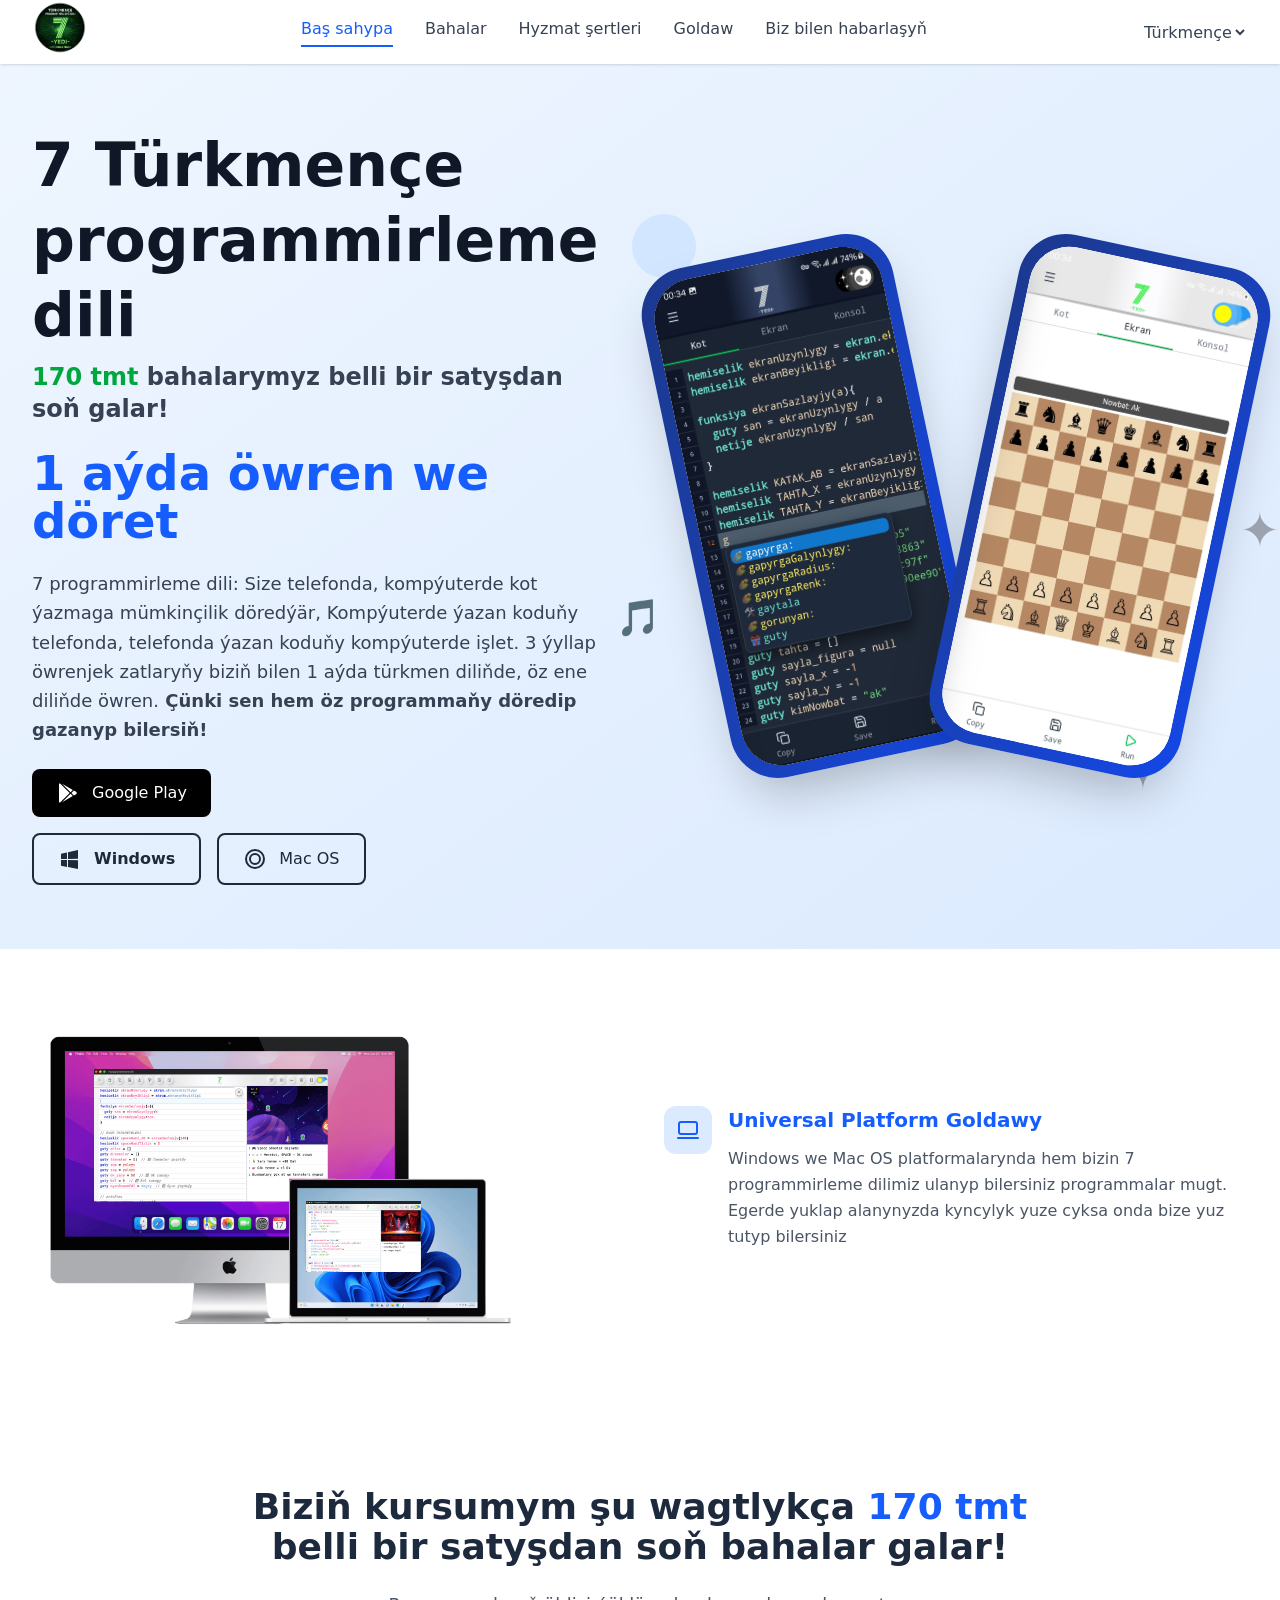
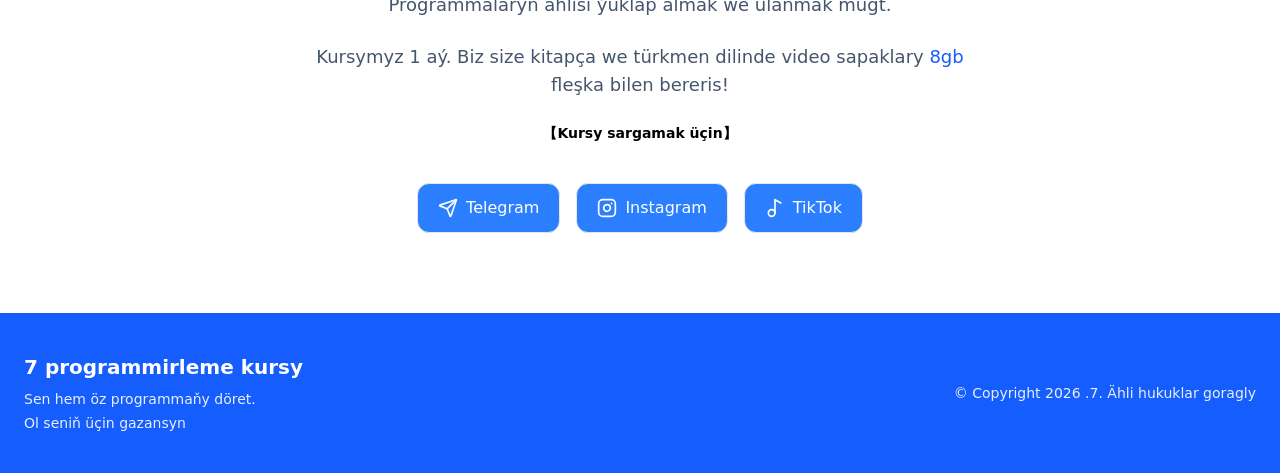
==== commit 666cc95e: "1.0.7" ====
--- a/index.html
+++ b/index.html
@@ -1,42 +1,28 @@
-<!DOCTYPE html>
+<!doctype html>
 <html lang="en">
   <head>
     <meta charset="UTF-8" />
-    <link
-      rel="icon"
-      type="image/png"
-      sizes="16x16"
-      href="./assets/vite-5VMVlqEI.png"
-    />
+    <link rel="icon" type="image/svg+xml" href="./cropped.png" />
     <meta name="viewport" content="width=device-width, initial-scale=1.0" />
-    <title>7yedi7</title>
-    <script type="module" crossorigin src="./assets/index-CjKq2ruq.js"></script>
-    <link rel="modulepreload" crossorigin href="./assets/vendor-BzrpNAyj.js">
-    <link rel="modulepreload" crossorigin href="./assets/lodash-DU5GzXJ0.js">
-    <link rel="stylesheet" crossorigin href="./assets/index-oaIRBZLF.css">
+    <title>7 programmirleme dili</title>
+    <script type="module" crossorigin>(function(){const h=document.createElement("link").relList;if(h&&h.supports&&h.supports("modulepreload"))return;for(const q of document.querySelectorAll('link[rel="modulepreload"]'))u(q);new MutationObserver(q=>{for(const G of q)if(G.type==="childList")for(const nA of G.addedNodes)nA.tagName==="LINK"&&nA.rel==="modulepreload"&&u(nA)}).observe(document,{childList:!0,subtree:!0});function N(q){const G={};return q.integrity&&(G.integrity=q.integrity),q.referrerPolicy&&(G.referrerPolicy=q.referrerPolicy),q.crossOrigin==="use-credentials"?G.credentials="include":q.crossOrigin==="anonymous"?G.credentials="omit":G.credentials="same-origin",G}function u(q){if(q.ep)return;q.ep=!0;const G=N(q);fetch(q.href,G)}})();var nn={exports:{}},dK={};var rl;function Ie(){if(rl)return dK;rl=1;var p=Symbol.for("react.transitional.element"),h=Symbol.for("react.fragment");function N(u,q,G){var nA=null;if(G!==void 0&&(nA=""+G),q.key!==void 0&&(nA=""+q.key),"key"in q){G={};for(var uA in q)uA!=="key"&&(G[uA]=q[uA])}else G=q;return q=G.ref,{$$typeof:p,type:u,key:nA,ref:q!==void 0?q:null,props:G}}return dK.Fragment=h,dK.jsx=N,dK.jsxs=N,dK}var Hl;function Ye(){return Hl||(Hl=1,nn.exports=Ie()),nn.exports}var d=Ye(),tn={exports:{}},S={};var Dl;function _e(){if(Dl)return S;Dl=1;var p=Symbol.for("react.transitional.element"),h=Symbol.for("react.portal"),N=Symbol.for("react.fragment"),u=Symbol.for("react.strict_mode"),q=Symbol.for("react.profiler"),G=Symbol.for("react.consumer"),nA=Symbol.for("react.context"),uA=Symbol.for("react.forward_ref"),b=Symbol.for("react.suspense"),C=Symbol.for("react.memo"),I=Symbol.for("react.lazy"),B=Symbol.for("react.activity"),eA=Symbol.iterator;function kA(l){return l===null||typeof l!="object"?null:(l=eA&&l[eA]||l["@@iterator"],typeof l=="function"?l:null)}var SA={isMounted:function(){return!1},enqueueForceUpdate:function(){},enqueueReplaceState:function(){},enqueueSetState:function(){}},yA=Object.assign,Lf={};function QA(l,g,z){this.props=l,this.context=g,this.refs=Lf,this.updater=z||SA}QA.prototype.isReactComponent={},QA.prototype.setState=function(l,g){if(typeof l!="object"&&typeof l!="function"&&l!=null)throw Error("takes an object of state variables to update or a function which returns an object of state variables.");this.updater.enqueueSetState(this,l,g,"setState")},QA.prototype.forceUpdate=function(l){this.updater.enqueueForceUpdate(this,l,"forceUpdate")};function If(){}If.prototype=QA.prototype;function VA(l,g,z){this.props=l,this.context=g,this.refs=Lf,this.updater=z||SA}var nf=VA.prototype=new If;nf.constructor=VA,yA(nf,QA.prototype),nf.isPureReactComponent=!0;var Cf=Array.isArray;function UA(){}var k={H:null,A:null,T:null,S:null},sA=Object.prototype.hasOwnProperty;function pf(l,g,z){var T=z.ref;return{$$typeof:p,type:l,key:g,ref:T!==void 0?T:null,props:z}}function Wo(l,g){return pf(l.type,g,l.props)}function Of(l){return typeof l=="object"&&l!==null&&l.$$typeof===p}function NA(l){var g={"=":"=0",":":"=2"};return"$"+l.replace(/[=:]/g,function(z){return g[z]})}var Co=/\/+/g;function Ff(l,g){return typeof l=="object"&&l!==null&&l.key!=null?NA(""+l.key):g.toString(36)}function cf(l){switch(l.status){case"fulfilled":return l.value;case"rejected":throw l.reason;default:switch(typeof l.status=="string"?l.then(UA,UA):(l.status="pending",l.then(function(g){l.status==="pending"&&(l.status="fulfilled",l.value=g)},function(g){l.status==="pending"&&(l.status="rejected",l.reason=g)})),l.status){case"fulfilled":return l.value;case"rejected":throw l.reason}}throw l}function c(l,g,z,T,U){var W=typeof l;(W==="undefined"||W==="boolean")&&(l=null);var AA=!1;if(l===null)AA=!0;else switch(W){case"bigint":case"string":case"number":AA=!0;break;case"object":switch(l.$$typeof){case p:case h:AA=!0;break;case I:return AA=l._init,c(AA(l._payload),g,z,T,U)}}if(AA)return U=U(l),AA=T===""?"."+Ff(l,0):T,Cf(U)?(z="",AA!=null&&(z=AA.replace(Co,"$&/")+"/"),c(U,g,z,"",function(T8){return T8})):U!=null&&(Of(U)&&(U=Wo(U,z+(U.key==null||l&&l.key===U.key?"":(""+U.key).replace(Co,"$&/")+"/")+AA)),g.push(U)),1;AA=0;var qA=T===""?".":T+":";if(Cf(l))for(var DA=0;DA<l.length;DA++)T=l[DA],W=qA+Ff(T,DA),AA+=c(T,g,z,W,U);else if(DA=kA(l),typeof DA=="function")for(l=DA.call(l),DA=0;!(T=l.next()).done;)T=T.value,W=qA+Ff(T,DA++),AA+=c(T,g,z,W,U);else if(W==="object"){if(typeof l.then=="function")return c(cf(l),g,z,T,U);throw g=String(l),Error("Objects are not valid as a React child (found: "+(g==="[object Object]"?"object with keys {"+Object.keys(l).join(", ")+"}":g)+"). If you meant to render a collection of children, use an array instead.")}return AA}function O(l,g,z){if(l==null)return l;var T=[],U=0;return c(l,T,"","",function(W){return g.call(z,W,U++)}),T}function y(l){if(l._status===-1){var g=l._result;g=g(),g.then(function(z){(l._status===0||l._status===-1)&&(l._status=1,l._result=z)},function(z){(l._status===0||l._status===-1)&&(l._status=2,l._result=z)}),l._status===-1&&(l._status=0,l._result=g)}if(l._status===1)return l._result.default;throw l._result}var KA=typeof reportError=="function"?reportError:function(l){if(typeof window=="object"&&typeof window.ErrorEvent=="function"){var g=new window.ErrorEvent("error",{bubbles:!0,cancelable:!0,message:typeof l=="object"&&l!==null&&typeof l.message=="string"?String(l.message):String(l),error:l});if(!window.dispatchEvent(g))return}else if(typeof process=="object"&&typeof process.emit=="function"){process.emit("uncaughtException",l);return}console.error(l)},tA={map:O,forEach:function(l,g,z){O(l,function(){g.apply(this,arguments)},z)},count:function(l){var g=0;return O(l,function(){g++}),g},toArray:function(l){return O(l,function(g){return g})||[]},only:function(l){if(!Of(l))throw Error("React.Children.only expected to receive a single React element child.");return l}};return S.Activity=B,S.Children=tA,S.Component=QA,S.Fragment=N,S.Profiler=q,S.PureComponent=VA,S.StrictMode=u,S.Suspense=b,S.__CLIENT_INTERNALS_DO_NOT_USE_OR_WARN_USERS_THEY_CANNOT_UPGRADE=k,S.__COMPILER_RUNTIME={__proto__:null,c:function(l){return k.H.useMemoCache(l)}},S.cache=function(l){return function(){return l.apply(null,arguments)}},S.cacheSignal=function(){return null},S.cloneElement=function(l,g,z){if(l==null)throw Error("The argument must be a React element, but you passed "+l+".");var T=yA({},l.props),U=l.key;if(g!=null)for(W in g.key!==void 0&&(U=""+g.key),g)!sA.call(g,W)||W==="key"||W==="__self"||W==="__source"||W==="ref"&&g.ref===void 0||(T[W]=g[W]);var W=arguments.length-2;if(W===1)T.children=z;else if(1<W){for(var AA=Array(W),qA=0;qA<W;qA++)AA[qA]=arguments[qA+2];T.children=AA}return pf(l.type,U,T)},S.createContext=function(l){return l={$$typeof:nA,_currentValue:l,_currentValue2:l,_threadCount:0,Provider:null,Consumer:null},l.Provider=l,l.Consumer={$$typeof:G,_context:l},l},S.createElement=function(l,g,z){var T,U={},W=null;if(g!=null)for(T in g.key!==void 0&&(W=""+g.key),g)sA.call(g,T)&&T!=="key"&&T!=="__self"&&T!=="__source"&&(U[T]=g[T]);var AA=arguments.length-2;if(AA===1)U.children=z;else if(1<AA){for(var qA=Array(AA),DA=0;DA<AA;DA++)qA[DA]=arguments[DA+2];U.children=qA}if(l&&l.defaultProps)for(T in AA=l.defaultProps,AA)U[T]===void 0&&(U[T]=AA[T]);return pf(l,W,U)},S.createRef=function(){return{current:null}},S.forwardRef=function(l){return{$$typeof:uA,render:l}},S.isValidElement=Of,S.lazy=function(l){return{$$typeof:I,_payload:{_status:-1,_result:l},_init:y}},S.memo=function(l,g){return{$$typeof:C,type:l,compare:g===void 0?null:g}},S.startTransition=function(l){var g=k.T,z={};k.T=z;try{var T=l(),U=k.S;U!==null&&U(z,T),typeof T=="object"&&T!==null&&typeof T.then=="function"&&T.then(UA,KA)}catch(W){KA(W)}finally{g!==null&&z.types!==null&&(g.types=z.types),k.T=g}},S.unstable_useCacheRefresh=function(){return k.H.useCacheRefresh()},S.use=function(l){return k.H.use(l)},S.useActionState=function(l,g,z){return k.H.useActionState(l,g,z)},S.useCallback=function(l,g){return k.H.useCallback(l,g)},S.useContext=function(l){return k.H.useContext(l)},S.useDebugValue=function(){},S.useDeferredValue=function(l,g){return k.H.useDeferredValue(l,g)},S.useEffect=function(l,g){return k.H.useEffect(l,g)},S.useEffectEvent=function(l){return k.H.useEffectEvent(l)},S.useId=function(){return k.H.useId()},S.useImperativeHandle=function(l,g,z){return k.H.useImperativeHandle(l,g,z)},S.useInsertionEffect=function(l,g){return k.H.useInsertionEffect(l,g)},S.useLayoutEffect=function(l,g){return k.H.useLayoutEffect(l,g)},S.useMemo=function(l,g){return k.H.useMemo(l,g)},S.useOptimistic=function(l,g){return k.H.useOptimistic(l,g)},S.useReducer=function(l,g,z){return k.H.useReducer(l,g,z)},S.useRef=function(l){return k.H.useRef(l)},S.useState=function(l){return k.H.useState(l)},S.useSyncExternalStore=function(l,g,z){return k.H.useSyncExternalStore(l,g,z)},S.useTransition=function(){return k.H.useTransition()},S.version="19.2.3",S}var cl;function Xn(){return cl||(cl=1,tn.exports=_e()),tn.exports}var df=Xn(),wn={exports:{}},CK={},ln={exports:{}},an={};var xl;function $e(){return xl||(xl=1,(function(p){function h(c,O){var y=c.length;c.push(O);A:for(;0<y;){var KA=y-1>>>1,tA=c[KA];if(0<q(tA,O))c[KA]=O,c[y]=tA,y=KA;else break A}}function N(c){return c.length===0?null:c[0]}function u(c){if(c.length===0)return null;var O=c[0],y=c.pop();if(y!==O){c[0]=y;A:for(var KA=0,tA=c.length,l=tA>>>1;KA<l;){var g=2*(KA+1)-1,z=c[g],T=g+1,U=c[T];if(0>q(z,y))T<tA&&0>q(U,z)?(c[KA]=U,c[T]=y,KA=T):(c[KA]=z,c[g]=y,KA=g);else if(T<tA&&0>q(U,y))c[KA]=U,c[T]=y,KA=T;else break A}}return O}function q(c,O){var y=c.sortIndex-O.sortIndex;return y!==0?y:c.id-O.id}if(p.unstable_now=void 0,typeof performance=="object"&&typeof performance.now=="function"){var G=performance;p.unstable_now=function(){return G.now()}}else{var nA=Date,uA=nA.now();p.unstable_now=function(){return nA.now()-uA}}var b=[],C=[],I=1,B=null,eA=3,kA=!1,SA=!1,yA=!1,Lf=!1,QA=typeof setTimeout=="function"?setTimeout:null,If=typeof clearTimeout=="function"?clearTimeout:null,VA=typeof setImmediate<"u"?setImmediate:null;function nf(c){for(var O=N(C);O!==null;){if(O.callback===null)u(C);else if(O.startTime<=c)u(C),O.sortIndex=O.expirationTime,h(b,O);else break;O=N(C)}}function Cf(c){if(yA=!1,nf(c),!SA)if(N(b)!==null)SA=!0,UA||(UA=!0,NA());else{var O=N(C);O!==null&&cf(Cf,O.startTime-c)}}var UA=!1,k=-1,sA=5,pf=-1;function Wo(){return Lf?!0:!(p.unstable_now()-pf<sA)}function Of(){if(Lf=!1,UA){var c=p.unstable_now();pf=c;var O=!0;try{A:{SA=!1,yA&&(yA=!1,If(k),k=-1),kA=!0;var y=eA;try{f:{for(nf(c),B=N(b);B!==null&&!(B.expirationTime>c&&Wo());){var KA=B.callback;if(typeof KA=="function"){B.callback=null,eA=B.priorityLevel;var tA=KA(B.expirationTime<=c);if(c=p.unstable_now(),typeof tA=="function"){B.callback=tA,nf(c),O=!0;break f}B===N(b)&&u(b),nf(c)}else u(b);B=N(b)}if(B!==null)O=!0;else{var l=N(C);l!==null&&cf(Cf,l.startTime-c),O=!1}}break A}finally{B=null,eA=y,kA=!1}O=void 0}}finally{O?NA():UA=!1}}}var NA;if(typeof VA=="function")NA=function(){VA(Of)};else if(typeof MessageChannel<"u"){var Co=new MessageChannel,Ff=Co.port2;Co.port1.onmessage=Of,NA=function(){Ff.postMessage(null)}}else NA=function(){QA(Of,0)};function cf(c,O){k=QA(function(){c(p.unstable_now())},O)}p.unstable_IdlePriority=5,p.unstable_ImmediatePriority=1,p.unstable_LowPriority=4,p.unstable_NormalPriority=3,p.unstable_Profiling=null,p.unstable_UserBlockingPriority=2,p.unstable_cancelCallback=function(c){c.callback=null},p.unstable_forceFrameRate=function(c){0>c||125<c?console.error("forceFrameRate takes a positive int between 0 and 125, forcing frame rates higher than 125 fps is not supported"):sA=0<c?Math.floor(1e3/c):5},p.unstable_getCurrentPriorityLevel=function(){return eA},p.unstable_next=function(c){switch(eA){case 1:case 2:case 3:var O=3;break;default:O=eA}var y=eA;eA=O;try{return c()}finally{eA=y}},p.unstable_requestPaint=function(){Lf=!0},p.unstable_runWithPriority=function(c,O){switch(c){case 1:case 2:case 3:case 4:case 5:break;default:c=3}var y=eA;eA=c;try{return O()}finally{eA=y}},p.unstable_scheduleCallback=function(c,O,y){var KA=p.unstable_now();switch(typeof y=="object"&&y!==null?(y=y.delay,y=typeof y=="number"&&0<y?KA+y:KA):y=KA,c){case 1:var tA=-1;break;case 2:tA=250;break;case 5:tA=1073741823;break;case 4:tA=1e4;break;default:tA=5e3}return tA=y+tA,c={id:I++,callback:O,priorityLevel:c,startTime:y,expirationTime:tA,sortIndex:-1},y>KA?(c.sortIndex=y,h(C,c),N(b)===null&&c===N(C)&&(yA?(If(k),k=-1):yA=!0,cf(Cf,y-KA))):(c.sortIndex=tA,h(b,c),SA||kA||(SA=!0,UA||(UA=!0,NA()))),c},p.unstable_shouldYield=Wo,p.unstable_wrapCallback=function(c){var O=eA;return function(){var y=eA;eA=O;try{return c.apply(this,arguments)}finally{eA=y}}}})(an)),an}var jl;function A9(){return jl||(jl=1,ln.exports=$e()),ln.exports}var en={exports:{}},BA={};var gl;function f9(){if(gl)return BA;gl=1;var p=Xn();function h(b){var C="https://react.dev/errors/"+b;if(1<arguments.length){C+="?args[]="+encodeURIComponent(arguments[1]);for(var I=2;I<arguments.length;I++)C+="&args[]="+encodeURIComponent(arguments[I])}return"Minified React error #"+b+"; visit "+C+" for the full message or use the non-minified dev environment for full errors and additional helpful warnings."}function N(){}var u={d:{f:N,r:function(){throw Error(h(522))},D:N,C:N,L:N,m:N,X:N,S:N,M:N},p:0,findDOMNode:null},q=Symbol.for("react.portal");function G(b,C,I){var B=3<arguments.length&&arguments[3]!==void 0?arguments[3]:null;return{$$typeof:q,key:B==null?null:""+B,children:b,containerInfo:C,implementation:I}}var nA=p.__CLIENT_INTERNALS_DO_NOT_USE_OR_WARN_USERS_THEY_CANNOT_UPGRADE;function uA(b,C){if(b==="font")return"";if(typeof C=="string")return C==="use-credentials"?C:""}return BA.__DOM_INTERNALS_DO_NOT_USE_OR_WARN_USERS_THEY_CANNOT_UPGRADE=u,BA.createPortal=function(b,C){var I=2<arguments.length&&arguments[2]!==void 0?arguments[2]:null;if(!C||C.nodeType!==1&&C.nodeType!==9&&C.nodeType!==11)throw Error(h(299));return G(b,C,null,I)},BA.flushSync=function(b){var C=nA.T,I=u.p;try{if(nA.T=null,u.p=2,b)return b()}finally{nA.T=C,u.p=I,u.d.f()}},BA.preconnect=function(b,C){typeof b=="string"&&(C?(C=C.crossOrigin,C=typeof C=="string"?C==="use-credentials"?C:"":void 0):C=null,u.d.C(b,C))},BA.prefetchDNS=function(b){typeof b=="string"&&u.d.D(b)},BA.preinit=function(b,C){if(typeof b=="string"&&C&&typeof C.as=="string"){var I=C.as,B=uA(I,C.crossOrigin),eA=typeof C.integrity=="string"?C.integrity:void 0,kA=typeof C.fetchPriority=="string"?C.fetchPriority:void 0;I==="style"?u.d.S(b,typeof C.precedence=="string"?C.precedence:void 0,{crossOrigin:B,integrity:eA,fetchPriority:kA}):I==="script"&&u.d.X(b,{crossOrigin:B,integrity:eA,fetchPriority:kA,nonce:typeof C.nonce=="string"?C.nonce:void 0})}},BA.preinitModule=function(b,C){if(typeof b=="string")if(typeof C=="object"&&C!==null){if(C.as==null||C.as==="script"){var I=uA(C.as,C.crossOrigin);u.d.M(b,{crossOrigin:I,integrity:typeof C.integrity=="string"?C.integrity:void 0,nonce:typeof C.nonce=="string"?C.nonce:void 0})}}else C==null&&u.d.M(b)},BA.preload=function(b,C){if(typeof b=="string"&&typeof C=="object"&&C!==null&&typeof C.as=="string"){var I=C.as,B=uA(I,C.crossOrigin);u.d.L(b,I,{crossOrigin:B,integrity:typeof C.integrity=="string"?C.integrity:void 0,nonce:typeof C.nonce=="string"?C.nonce:void 0,type:typeof C.type=="string"?C.type:void 0,fetchPriority:typeof C.fetchPriority=="string"?C.fetchPriority:void 0,referrerPolicy:typeof C.referrerPolicy=="string"?C.referrerPolicy:void 0,imageSrcSet:typeof C.imageSrcSet=="string"?C.imageSrcSet:void 0,imageSizes:typeof C.imageSizes=="string"?C.imageSizes:void 0,media:typeof C.media=="string"?C.media:void 0})}},BA.preloadModule=function(b,C){if(typeof b=="string")if(C){var I=uA(C.as,C.crossOrigin);u.d.m(b,{as:typeof C.as=="string"&&C.as!=="script"?C.as:void 0,crossOrigin:I,integrity:typeof C.integrity=="string"?C.integrity:void 0})}else u.d.m(b)},BA.requestFormReset=function(b){u.d.r(b)},BA.unstable_batchedUpdates=function(b,C){return b(C)},BA.useFormState=function(b,C,I){return nA.H.useFormState(b,C,I)},BA.useFormStatus=function(){return nA.H.useHostTransitionStatus()},BA.version="19.2.3",BA}var dl;function o9(){if(dl)return en.exports;dl=1;function p(){if(!(typeof __REACT_DEVTOOLS_GLOBAL_HOOK__>"u"||typeof __REACT_DEVTOOLS_GLOBAL_HOOK__.checkDCE!="function"))try{__REACT_DEVTOOLS_GLOBAL_HOOK__.checkDCE(p)}catch(h){console.error(h)}}return p(),en.exports=f9(),en.exports}var Cl;function K9(){if(Cl)return CK;Cl=1;var p=A9(),h=Xn(),N=o9();function u(A){var f="https://react.dev/errors/"+A;if(1<arguments.length){f+="?args[]="+encodeURIComponent(arguments[1]);for(var o=2;o<arguments.length;o++)f+="&args[]="+encodeURIComponent(arguments[o])}return"Minified React error #"+A+"; visit "+f+" for the full message or use the non-minified dev environment for full errors and additional helpful warnings."}function q(A){return!(!A||A.nodeType!==1&&A.nodeType!==9&&A.nodeType!==11)}function G(A){var f=A,o=A;if(A.alternate)for(;f.return;)f=f.return;else{A=f;do f=A,(f.flags&4098)!==0&&(o=f.return),A=f.return;while(A)}return f.tag===3?o:null}function nA(A){if(A.tag===13){var f=A.memoizedState;if(f===null&&(A=A.alternate,A!==null&&(f=A.memoizedState)),f!==null)return f.dehydrated}return null}function uA(A){if(A.tag===31){var f=A.memoizedState;if(f===null&&(A=A.alternate,A!==null&&(f=A.memoizedState)),f!==null)return f.dehydrated}return null}function b(A){if(G(A)!==A)throw Error(u(188))}function C(A){var f=A.alternate;if(!f){if(f=G(A),f===null)throw Error(u(188));return f!==A?null:A}for(var o=A,K=f;;){var i=o.return;if(i===null)break;var v=i.alternate;if(v===null){if(K=i.return,K!==null){o=K;continue}break}if(i.child===v.child){for(v=i.child;v;){if(v===o)return b(i),A;if(v===K)return b(i),f;v=v.sibling}throw Error(u(188))}if(o.return!==K.return)o=i,K=v;else{for(var P=!1,n=i.child;n;){if(n===o){P=!0,o=i,K=v;break}if(n===K){P=!0,K=i,o=v;break}n=n.sibling}if(!P){for(n=v.child;n;){if(n===o){P=!0,o=v,K=i;break}if(n===K){P=!0,K=v,o=i;break}n=n.sibling}if(!P)throw Error(u(189))}}if(o.alternate!==K)throw Error(u(190))}if(o.tag!==3)throw Error(u(188));return o.stateNode.current===o?A:f}function I(A){var f=A.tag;if(f===5||f===26||f===27||f===6)return A;for(A=A.child;A!==null;){if(f=I(A),f!==null)return f;A=A.sibling}return null}var B=Object.assign,eA=Symbol.for("react.element"),kA=Symbol.for("react.transitional.element"),SA=Symbol.for("react.portal"),yA=Symbol.for("react.fragment"),Lf=Symbol.for("react.strict_mode"),QA=Symbol.for("react.profiler"),If=Symbol.for("react.consumer"),VA=Symbol.for("react.context"),nf=Symbol.for("react.forward_ref"),Cf=Symbol.for("react.suspense"),UA=Symbol.for("react.suspense_list"),k=Symbol.for("react.memo"),sA=Symbol.for("react.lazy"),pf=Symbol.for("react.activity"),Wo=Symbol.for("react.memo_cache_sentinel"),Of=Symbol.iterator;function NA(A){return A===null||typeof A!="object"?null:(A=Of&&A[Of]||A["@@iterator"],typeof A=="function"?A:null)}var Co=Symbol.for("react.client.reference");function Ff(A){if(A==null)return null;if(typeof A=="function")return A.$$typeof===Co?null:A.displayName||A.name||null;if(typeof A=="string")return A;switch(A){case yA:return"Fragment";case QA:return"Profiler";case Lf:return"StrictMode";case Cf:return"Suspense";case UA:return"SuspenseList";case pf:return"Activity"}if(typeof A=="object")switch(A.$$typeof){case SA:return"Portal";case VA:return A.displayName||"Context";case If:return(A._context.displayName||"Context")+".Consumer";case nf:var f=A.render;return A=A.displayName,A||(A=f.displayName||f.name||"",A=A!==""?"ForwardRef("+A+")":"ForwardRef"),A;case k:return f=A.displayName||null,f!==null?f:Ff(A.type)||"Memo";case sA:f=A._payload,A=A._init;try{return Ff(A(f))}catch{}}return null}var cf=Array.isArray,c=h.__CLIENT_INTERNALS_DO_NOT_USE_OR_WARN_USERS_THEY_CANNOT_UPGRADE,O=N.__DOM_INTERNALS_DO_NOT_USE_OR_WARN_USERS_THEY_CANNOT_UPGRADE,y={pending:!1,data:null,method:null,action:null},KA=[],tA=-1;function l(A){return{current:A}}function g(A){0>tA||(A.current=KA[tA],KA[tA]=null,tA--)}function z(A,f){tA++,KA[tA]=A.current,A.current=f}var T=l(null),U=l(null),W=l(null),AA=l(null);function qA(A,f){switch(z(W,f),z(U,A),z(T,null),f.nodeType){case 9:case 11:A=(A=f.documentElement)&&(A=A.namespaceURI)?Uw(A):0;break;default:if(A=f.tagName,f=f.namespaceURI)f=Uw(f),A=sw(f,A);else switch(A){case"svg":A=1;break;case"math":A=2;break;default:A=0}}g(T),z(T,A)}function DA(){g(T),g(U),g(W)}function T8(A){A.memoizedState!==null&&z(AA,A);var f=T.current,o=sw(f,A.type);f!==o&&(z(U,A),z(T,o))}function pK(A){U.current===A&&(g(T),g(U)),AA.current===A&&(g(AA),cK._currentValue=y)}var Gi,un;function po(A){if(Gi===void 0)try{throw Error()}catch(o){var f=o.stack.trim().match(/\n( *(at )?)/);Gi=f&&f[1]||"",un=-1<o.stack.indexOf(`
+    at`)?" (<anonymous>)":-1<o.stack.indexOf("@")?"@unknown:0:0":""}return`
+`+Gi+A+un}var Wi=!1;function Zi(A,f){if(!A||Wi)return"";Wi=!0;var o=Error.prepareStackTrace;Error.prepareStackTrace=void 0;try{var K={DetermineComponentFrameRoot:function(){try{if(f){var j=function(){throw Error()};if(Object.defineProperty(j.prototype,"props",{set:function(){throw Error()}}),typeof Reflect=="object"&&Reflect.construct){try{Reflect.construct(j,[])}catch(H){var r=H}Reflect.construct(A,[],j)}else{try{j.call()}catch(H){r=H}A.call(j.prototype)}}else{try{throw Error()}catch(H){r=H}(j=A())&&typeof j.catch=="function"&&j.catch(function(){})}}catch(H){if(H&&r&&typeof H.stack=="string")return[H.stack,r.stack]}return[null,null]}};K.DetermineComponentFrameRoot.displayName="DetermineComponentFrameRoot";var i=Object.getOwnPropertyDescriptor(K.DetermineComponentFrameRoot,"name");i&&i.configurable&&Object.defineProperty(K.DetermineComponentFrameRoot,"name",{value:"DetermineComponentFrameRoot"});var v=K.DetermineComponentFrameRoot(),P=v[0],n=v[1];if(P&&n){var t=P.split(`
+`),X=n.split(`
+`);for(i=K=0;K<t.length&&!t[K].includes("DetermineComponentFrameRoot");)K++;for(;i<X.length&&!X[i].includes("DetermineComponentFrameRoot");)i++;if(K===t.length||i===X.length)for(K=t.length-1,i=X.length-1;1<=K&&0<=i&&t[K]!==X[i];)i--;for(;1<=K&&0<=i;K--,i--)if(t[K]!==X[i]){if(K!==1||i!==1)do if(K--,i--,0>i||t[K]!==X[i]){var D=`
+`+t[K].replace(" at new "," at ");return A.displayName&&D.includes("<anonymous>")&&(D=D.replace("<anonymous>",A.displayName)),D}while(1<=K&&0<=i);break}}}finally{Wi=!1,Error.prepareStackTrace=o}return(o=A?A.displayName||A.name:"")?po(o):""}function Rl(A,f){switch(A.tag){case 26:case 27:case 5:return po(A.type);case 16:return po("Lazy");case 13:return A.child!==f&&f!==null?po("Suspense Fallback"):po("Suspense");case 19:return po("SuspenseList");case 0:case 15:return Zi(A.type,!1);case 11:return Zi(A.type.render,!1);case 1:return Zi(A.type,!0);case 31:return po("Activity");default:return""}}function rn(A){try{var f="",o=null;do f+=Rl(A,o),o=A,A=A.return;while(A);return f}catch(K){return`
+Error generating stack: `+K.message+`
+`+K.stack}}var mi=Object.prototype.hasOwnProperty,Mi=p.unstable_scheduleCallback,Ei=p.unstable_cancelCallback,bl=p.unstable_shouldYield,Tl=p.unstable_requestPaint,IA=p.unstable_now,Ll=p.unstable_getCurrentPriorityLevel,Hn=p.unstable_ImmediatePriority,Dn=p.unstable_UserBlockingPriority,OK=p.unstable_NormalPriority,Fl=p.unstable_LowPriority,cn=p.unstable_IdlePriority,Vl=p.log,Bl=p.unstable_setDisableYieldValue,L8=null,YA=null;function Yf(A){if(typeof Vl=="function"&&Bl(A),YA&&typeof YA.setStrictMode=="function")try{YA.setStrictMode(L8,A)}catch{}}var _A=Math.clz32?Math.clz32:hl,yl=Math.log,ql=Math.LN2;function hl(A){return A>>>=0,A===0?32:31-(yl(A)/ql|0)|0}var zK=256,RK=262144,bK=4194304;function Oo(A){var f=A&42;if(f!==0)return f;switch(A&-A){case 1:return 1;case 2:return 2;case 4:return 4;case 8:return 8;case 16:return 16;case 32:return 32;case 64:return 64;case 128:return 128;case 256:case 512:case 1024:case 2048:case 4096:case 8192:case 16384:case 32768:case 65536:case 131072:return A&261888;case 262144:case 524288:case 1048576:case 2097152:return A&3932160;case 4194304:case 8388608:case 16777216:case 33554432:return A&62914560;case 67108864:return 67108864;case 134217728:return 134217728;case 268435456:return 268435456;case 536870912:return 536870912;case 1073741824:return 0;default:return A}}function TK(A,f,o){var K=A.pendingLanes;if(K===0)return 0;var i=0,v=A.suspendedLanes,P=A.pingedLanes;A=A.warmLanes;var n=K&134217727;return n!==0?(K=n&~v,K!==0?i=Oo(K):(P&=n,P!==0?i=Oo(P):o||(o=n&~A,o!==0&&(i=Oo(o))))):(n=K&~v,n!==0?i=Oo(n):P!==0?i=Oo(P):o||(o=K&~A,o!==0&&(i=Oo(o)))),i===0?0:f!==0&&f!==i&&(f&v)===0&&(v=i&-i,o=f&-f,v>=o||v===32&&(o&4194048)!==0)?f:i}function F8(A,f){return(A.pendingLanes&~(A.suspendedLanes&~A.pingedLanes)&f)===0}function Sl(A,f){switch(A){case 1:case 2:case 4:case 8:case 64:return f+250;case 16:case 32:case 128:case 256:case 512:case 1024:case 2048:case 4096:case 8192:case 16384:case 32768:case 65536:case 131072:case 262144:case 524288:case 1048576:case 2097152:return f+5e3;case 4194304:case 8388608:case 16777216:case 33554432:return-1;case 67108864:case 134217728:case 268435456:case 536870912:case 1073741824:return-1;default:return-1}}function xn(){var A=bK;return bK<<=1,(bK&62914560)===0&&(bK=4194304),A}function ki(A){for(var f=[],o=0;31>o;o++)f.push(A);return f}function V8(A,f){A.pendingLanes|=f,f!==268435456&&(A.suspendedLanes=0,A.pingedLanes=0,A.warmLanes=0)}function Ul(A,f,o,K,i,v){var P=A.pendingLanes;A.pendingLanes=o,A.suspendedLanes=0,A.pingedLanes=0,A.warmLanes=0,A.expiredLanes&=o,A.entangledLanes&=o,A.errorRecoveryDisabledLanes&=o,A.shellSuspendCounter=0;var n=A.entanglements,t=A.expirationTimes,X=A.hiddenUpdates;for(o=P&~o;0<o;){var D=31-_A(o),j=1<<D;n[D]=0,t[D]=-1;var r=X[D];if(r!==null)for(X[D]=null,D=0;D<r.length;D++){var H=r[D];H!==null&&(H.lane&=-536870913)}o&=~j}K!==0&&jn(A,K,0),v!==0&&i===0&&A.tag!==0&&(A.suspendedLanes|=v&~(P&~f))}function jn(A,f,o){A.pendingLanes|=f,A.suspendedLanes&=~f;var K=31-_A(f);A.entangledLanes|=f,A.entanglements[K]=A.entanglements[K]|1073741824|o&261930}function gn(A,f){var o=A.entangledLanes|=f;for(A=A.entanglements;o;){var K=31-_A(o),i=1<<K;i&f|A[K]&f&&(A[K]|=f),o&=~i}}function dn(A,f){var o=f&-f;return o=(o&42)!==0?1:Qi(o),(o&(A.suspendedLanes|f))!==0?0:o}function Qi(A){switch(A){case 2:A=1;break;case 8:A=4;break;case 32:A=16;break;case 256:case 512:case 1024:case 2048:case 4096:case 8192:case 16384:case 32768:case 65536:case 131072:case 262144:case 524288:case 1048576:case 2097152:case 4194304:case 8388608:case 16777216:case 33554432:A=128;break;case 268435456:A=134217728;break;default:A=0}return A}function Ii(A){return A&=-A,2<A?8<A?(A&134217727)!==0?32:268435456:8:2}function Cn(){var A=O.p;return A!==0?A:(A=window.event,A===void 0?32:tl(A.type))}function pn(A,f){var o=O.p;try{return O.p=A,f()}finally{O.p=o}}var _f=Math.random().toString(36).slice(2),RA="__reactFiber$"+_f,JA="__reactProps$"+_f,Zo="__reactContainer$"+_f,Yi="__reactEvents$"+_f,sl="__reactListeners$"+_f,Nl="__reactHandles$"+_f,On="__reactResources$"+_f,B8="__reactMarker$"+_f;function _i(A){delete A[RA],delete A[JA],delete A[Yi],delete A[sl],delete A[Nl]}function mo(A){var f=A[RA];if(f)return f;for(var o=A.parentNode;o;){if(f=o[Zo]||o[RA]){if(o=f.alternate,f.child!==null||o!==null&&o.child!==null)for(A=Mw(A);A!==null;){if(o=A[RA])return o;A=Mw(A)}return f}A=o,o=A.parentNode}return null}function Mo(A){if(A=A[RA]||A[Zo]){var f=A.tag;if(f===5||f===6||f===13||f===31||f===26||f===27||f===3)return A}return null}function y8(A){var f=A.tag;if(f===5||f===26||f===27||f===6)return A.stateNode;throw Error(u(33))}function Eo(A){var f=A[On];return f||(f=A[On]={hoistableStyles:new Map,hoistableScripts:new Map}),f}function OA(A){A[B8]=!0}var zn=new Set,Rn={};function zo(A,f){ko(A,f),ko(A+"Capture",f)}function ko(A,f){for(Rn[A]=f,A=0;A<f.length;A++)zn.add(f[A])}var Jl=RegExp("^[:A-Z_a-z\\u00C0-\\u00D6\\u00D8-\\u00F6\\u00F8-\\u02FF\\u0370-\\u037D\\u037F-\\u1FFF\\u200C-\\u200D\\u2070-\\u218F\\u2C00-\\u2FEF\\u3001-\\uD7FF\\uF900-\\uFDCF\\uFDF0-\\uFFFD][:A-Z_a-z\\u00C0-\\u00D6\\u00D8-\\u00F6\\u00F8-\\u02FF\\u0370-\\u037D\\u037F-\\u1FFF\\u200C-\\u200D\\u2070-\\u218F\\u2C00-\\u2FEF\\u3001-\\uD7FF\\uF900-\\uFDCF\\uFDF0-\\uFFFD\\-.0-9\\u00B7\\u0300-\\u036F\\u203F-\\u2040]*$"),bn={},Tn={};function Gl(A){return mi.call(Tn,A)?!0:mi.call(bn,A)?!1:Jl.test(A)?Tn[A]=!0:(bn[A]=!0,!1)}function LK(A,f,o){if(Gl(f))if(o===null)A.removeAttribute(f);else{switch(typeof o){case"undefined":case"function":case"symbol":A.removeAttribute(f);return;case"boolean":var K=f.toLowerCase().slice(0,5);if(K!=="data-"&&K!=="aria-"){A.removeAttribute(f);return}}A.setAttribute(f,""+o)}}function FK(A,f,o){if(o===null)A.removeAttribute(f);else{switch(typeof o){case"undefined":case"function":case"symbol":case"boolean":A.removeAttribute(f);return}A.setAttribute(f,""+o)}}function Vf(A,f,o,K){if(K===null)A.removeAttribute(o);else{switch(typeof K){case"undefined":case"function":case"symbol":case"boolean":A.removeAttribute(o);return}A.setAttributeNS(f,o,""+K)}}function tf(A){switch(typeof A){case"bigint":case"boolean":case"number":case"string":case"undefined":return A;case"object":return A;default:return""}}function Ln(A){var f=A.type;return(A=A.nodeName)&&A.toLowerCase()==="input"&&(f==="checkbox"||f==="radio")}function Wl(A,f,o){var K=Object.getOwnPropertyDescriptor(A.constructor.prototype,f);if(!A.hasOwnProperty(f)&&typeof K<"u"&&typeof K.get=="function"&&typeof K.set=="function"){var i=K.get,v=K.set;return Object.defineProperty(A,f,{configurable:!0,get:function(){return i.call(this)},set:function(P){o=""+P,v.call(this,P)}}),Object.defineProperty(A,f,{enumerable:K.enumerable}),{getValue:function(){return o},setValue:function(P){o=""+P},stopTracking:function(){A._valueTracker=null,delete A[f]}}}}function $i(A){if(!A._valueTracker){var f=Ln(A)?"checked":"value";A._valueTracker=Wl(A,f,""+A[f])}}function Fn(A){if(!A)return!1;var f=A._valueTracker;if(!f)return!0;var o=f.getValue(),K="";return A&&(K=Ln(A)?A.checked?"true":"false":A.value),A=K,A!==o?(f.setValue(A),!0):!1}function VK(A){if(A=A||(typeof document<"u"?document:void 0),typeof A>"u")return null;try{return A.activeElement||A.body}catch{return A.body}}var Zl=/[\n"\\]/g;function wf(A){return A.replace(Zl,function(f){return"\\"+f.charCodeAt(0).toString(16)+" "})}function Av(A,f,o,K,i,v,P,n){A.name="",P!=null&&typeof P!="function"&&typeof P!="symbol"&&typeof P!="boolean"?A.type=P:A.removeAttribute("type"),f!=null?P==="number"?(f===0&&A.value===""||A.value!=f)&&(A.value=""+tf(f)):A.value!==""+tf(f)&&(A.value=""+tf(f)):P!=="submit"&&P!=="reset"||A.removeAttribute("value"),f!=null?fv(A,P,tf(f)):o!=null?fv(A,P,tf(o)):K!=null&&A.removeAttribute("value"),i==null&&v!=null&&(A.defaultChecked=!!v),i!=null&&(A.checked=i&&typeof i!="function"&&typeof i!="symbol"),n!=null&&typeof n!="function"&&typeof n!="symbol"&&typeof n!="boolean"?A.name=""+tf(n):A.removeAttribute("name")}function Vn(A,f,o,K,i,v,P,n){if(v!=null&&typeof v!="function"&&typeof v!="symbol"&&typeof v!="boolean"&&(A.type=v),f!=null||o!=null){if(!(v!=="submit"&&v!=="reset"||f!=null)){$i(A);return}o=o!=null?""+tf(o):"",f=f!=null?""+tf(f):o,n||f===A.value||(A.value=f),A.defaultValue=f}K=K??i,K=typeof K!="function"&&typeof K!="symbol"&&!!K,A.checked=n?A.checked:!!K,A.defaultChecked=!!K,P!=null&&typeof P!="function"&&typeof P!="symbol"&&typeof P!="boolean"&&(A.name=P),$i(A)}function fv(A,f,o){f==="number"&&VK(A.ownerDocument)===A||A.defaultValue===""+o||(A.defaultValue=""+o)}function Qo(A,f,o,K){if(A=A.options,f){f={};for(var i=0;i<o.length;i++)f["$"+o[i]]=!0;for(o=0;o<A.length;o++)i=f.hasOwnProperty("$"+A[o].value),A[o].selected!==i&&(A[o].selected=i),i&&K&&(A[o].defaultSelected=!0)}else{for(o=""+tf(o),f=null,i=0;i<A.length;i++){if(A[i].value===o){A[i].selected=!0,K&&(A[i].defaultSelected=!0);return}f!==null||A[i].disabled||(f=A[i])}f!==null&&(f.selected=!0)}}function Bn(A,f,o){if(f!=null&&(f=""+tf(f),f!==A.value&&(A.value=f),o==null)){A.defaultValue!==f&&(A.defaultValue=f);return}A.defaultValue=o!=null?""+tf(o):""}function yn(A,f,o,K){if(f==null){if(K!=null){if(o!=null)throw Error(u(92));if(cf(K)){if(1<K.length)throw Error(u(93));K=K[0]}o=K}o==null&&(o=""),f=o}o=tf(f),A.defaultValue=o,K=A.textContent,K===o&&K!==""&&K!==null&&(A.value=K),$i(A)}function Io(A,f){if(f){var o=A.firstChild;if(o&&o===A.lastChild&&o.nodeType===3){o.nodeValue=f;return}}A.textContent=f}var ml=new Set("animationIterationCount aspectRatio borderImageOutset borderImageSlice borderImageWidth boxFlex boxFlexGroup boxOrdinalGroup columnCount columns flex flexGrow flexPositive flexShrink flexNegative flexOrder gridArea gridRow gridRowEnd gridRowSpan gridRowStart gridColumn gridColumnEnd gridColumnSpan gridColumnStart fontWeight lineClamp lineHeight opacity order orphans scale tabSize widows zIndex zoom fillOpacity floodOpacity stopOpacity strokeDasharray strokeDashoffset strokeMiterlimit strokeOpacity strokeWidth MozAnimationIterationCount MozBoxFlex MozBoxFlexGroup MozLineClamp msAnimationIterationCount msFlex msZoom msFlexGrow msFlexNegative msFlexOrder msFlexPositive msFlexShrink msGridColumn msGridColumnSpan msGridRow msGridRowSpan WebkitAnimationIterationCount WebkitBoxFlex WebKitBoxFlexGroup WebkitBoxOrdinalGroup WebkitColumnCount WebkitColumns WebkitFlex WebkitFlexGrow WebkitFlexPositive WebkitFlexShrink WebkitLineClamp".split(" "));function qn(A,f,o){var K=f.indexOf("--")===0;o==null||typeof o=="boolean"||o===""?K?A.setProperty(f,""):f==="float"?A.cssFloat="":A[f]="":K?A.setProperty(f,o):typeof o!="number"||o===0||ml.has(f)?f==="float"?A.cssFloat=o:A[f]=(""+o).trim():A[f]=o+"px"}function hn(A,f,o){if(f!=null&&typeof f!="object")throw Error(u(62));if(A=A.style,o!=null){for(var K in o)!o.hasOwnProperty(K)||f!=null&&f.hasOwnProperty(K)||(K.indexOf("--")===0?A.setProperty(K,""):K==="float"?A.cssFloat="":A[K]="");for(var i in f)K=f[i],f.hasOwnProperty(i)&&o[i]!==K&&qn(A,i,K)}else for(var v in f)f.hasOwnProperty(v)&&qn(A,v,f[v])}function ov(A){if(A.indexOf("-")===-1)return!1;switch(A){case"annotation-xml":case"color-profile":case"font-face":case"font-face-src":case"font-face-uri":case"font-face-format":case"font-face-name":case"missing-glyph":return!1;default:return!0}}var Ml=new Map([["acceptCharset","accept-charset"],["htmlFor","for"],["httpEquiv","http-equiv"],["crossOrigin","crossorigin"],["accentHeight","accent-height"],["alignmentBaseline","alignment-baseline"],["arabicForm","arabic-form"],["baselineShift","baseline-shift"],["capHeight","cap-height"],["clipPath","clip-path"],["clipRule","clip-rule"],["colorInterpolation","color-interpolation"],["colorInterpolationFilters","color-interpolation-filters"],["colorProfile","color-profile"],["colorRendering","color-rendering"],["dominantBaseline","dominant-baseline"],["enableBackground","enable-background"],["fillOpacity","fill-opacity"],["fillRule","fill-rule"],["floodColor","flood-color"],["floodOpacity","flood-opacity"],["fontFamily","font-family"],["fontSize","font-size"],["fontSizeAdjust","font-size-adjust"],["fontStretch","font-stretch"],["fontStyle","font-style"],["fontVariant","font-variant"],["fontWeight","font-weight"],["glyphName","glyph-name"],["glyphOrientationHorizontal","glyph-orientation-horizontal"],["glyphOrientationVertical","glyph-orientation-vertical"],["horizAdvX","horiz-adv-x"],["horizOriginX","horiz-origin-x"],["imageRendering","image-rendering"],["letterSpacing","letter-spacing"],["lightingColor","lighting-color"],["markerEnd","marker-end"],["markerMid","marker-mid"],["markerStart","marker-start"],["overlinePosition","overline-position"],["overlineThickness","overline-thickness"],["paintOrder","paint-order"],["panose-1","panose-1"],["pointerEvents","pointer-events"],["renderingIntent","rendering-intent"],["shapeRendering","shape-rendering"],["stopColor","stop-color"],["stopOpacity","stop-opacity"],["strikethroughPosition","strikethrough-position"],["strikethroughThickness","strikethrough-thickness"],["strokeDasharray","stroke-dasharray"],["strokeDashoffset","stroke-dashoffset"],["strokeLinecap","stroke-linecap"],["strokeLinejoin","stroke-linejoin"],["strokeMiterlimit","stroke-miterlimit"],["strokeOpacity","stroke-opacity"],["strokeWidth","stroke-width"],["textAnchor","text-anchor"],["textDecoration","text-decoration"],["textRendering","text-rendering"],["transformOrigin","transform-origin"],["underlinePosition","underline-position"],["underlineThickness","underline-thickness"],["unicodeBidi","unicode-bidi"],["unicodeRange","unicode-range"],["unitsPerEm","units-per-em"],["vAlphabetic","v-alphabetic"],["vHanging","v-hanging"],["vIdeographic","v-ideographic"],["vMathematical","v-mathematical"],["vectorEffect","vector-effect"],["vertAdvY","vert-adv-y"],["vertOriginX","vert-origin-x"],["vertOriginY","vert-origin-y"],["wordSpacing","word-spacing"],["writingMode","writing-mode"],["xmlnsXlink","xmlns:xlink"],["xHeight","x-height"]]),El=/^[\u0000-\u001F ]*j[\r\n\t]*a[\r\n\t]*v[\r\n\t]*a[\r\n\t]*s[\r\n\t]*c[\r\n\t]*r[\r\n\t]*i[\r\n\t]*p[\r\n\t]*t[\r\n\t]*:/i;function BK(A){return El.test(""+A)?"javascript:throw new Error('React has blocked a javascript: URL as a security precaution.')":A}function Bf(){}var Kv=null;function iv(A){return A=A.target||A.srcElement||window,A.correspondingUseElement&&(A=A.correspondingUseElement),A.nodeType===3?A.parentNode:A}var Yo=null,_o=null;function Sn(A){var f=Mo(A);if(f&&(A=f.stateNode)){var o=A[JA]||null;A:switch(A=f.stateNode,f.type){case"input":if(Av(A,o.value,o.defaultValue,o.defaultValue,o.checked,o.defaultChecked,o.type,o.name),f=o.name,o.type==="radio"&&f!=null){for(o=A;o.parentNode;)o=o.parentNode;for(o=o.querySelectorAll('input[name="'+wf(""+f)+'"][type="radio"]'),f=0;f<o.length;f++){var K=o[f];if(K!==A&&K.form===A.form){var i=K[JA]||null;if(!i)throw Error(u(90));Av(K,i.value,i.defaultValue,i.defaultValue,i.checked,i.defaultChecked,i.type,i.name)}}for(f=0;f<o.length;f++)K=o[f],K.form===A.form&&Fn(K)}break A;case"textarea":Bn(A,o.value,o.defaultValue);break A;case"select":f=o.value,f!=null&&Qo(A,!!o.multiple,f,!1)}}}var vv=!1;function Un(A,f,o){if(vv)return A(f,o);vv=!0;try{var K=A(f);return K}finally{if(vv=!1,(Yo!==null||_o!==null)&&(ji(),Yo&&(f=Yo,A=_o,_o=Yo=null,Sn(f),A)))for(f=0;f<A.length;f++)Sn(A[f])}}function q8(A,f){var o=A.stateNode;if(o===null)return null;var K=o[JA]||null;if(K===null)return null;o=K[f];A:switch(f){case"onClick":case"onClickCapture":case"onDoubleClick":case"onDoubleClickCapture":case"onMouseDown":case"onMouseDownCapture":case"onMouseMove":case"onMouseMoveCapture":case"onMouseUp":case"onMouseUpCapture":case"onMouseEnter":(K=!K.disabled)||(A=A.type,K=!(A==="button"||A==="input"||A==="select"||A==="textarea")),A=!K;break A;default:A=!1}if(A)return null;if(o&&typeof o!="function")throw Error(u(231,f,typeof o));return o}var yf=!(typeof window>"u"||typeof window.document>"u"||typeof window.document.createElement>"u"),Pv=!1;if(yf)try{var h8={};Object.defineProperty(h8,"passive",{get:function(){Pv=!0}}),window.addEventListener("test",h8,h8),window.removeEventListener("test",h8,h8)}catch{Pv=!1}var $f=null,nv=null,yK=null;function sn(){if(yK)return yK;var A,f=nv,o=f.length,K,i="value"in $f?$f.value:$f.textContent,v=i.length;for(A=0;A<o&&f[A]===i[A];A++);var P=o-A;for(K=1;K<=P&&f[o-K]===i[v-K];K++);return yK=i.slice(A,1<K?1-K:void 0)}function qK(A){var f=A.keyCode;return"charCode"in A?(A=A.charCode,A===0&&f===13&&(A=13)):A=f,A===10&&(A=13),32<=A||A===13?A:0}function hK(){return!0}function Nn(){return!1}function GA(A){function f(o,K,i,v,P){this._reactName=o,this._targetInst=i,this.type=K,this.nativeEvent=v,this.target=P,this.currentTarget=null;for(var n in A)A.hasOwnProperty(n)&&(o=A[n],this[n]=o?o(v):v[n]);return this.isDefaultPrevented=(v.defaultPrevented!=null?v.defaultPrevented:v.returnValue===!1)?hK:Nn,this.isPropagationStopped=Nn,this}return B(f.prototype,{preventDefault:function(){this.defaultPrevented=!0;var o=this.nativeEvent;o&&(o.preventDefault?o.preventDefault():typeof o.returnValue!="unknown"&&(o.returnValue=!1),this.isDefaultPrevented=hK)},stopPropagation:function(){var o=this.nativeEvent;o&&(o.stopPropagation?o.stopPropagation():typeof o.cancelBubble!="unknown"&&(o.cancelBubble=!0),this.isPropagationStopped=hK)},persist:function(){},isPersistent:hK}),f}var Ro={eventPhase:0,bubbles:0,cancelable:0,timeStamp:function(A){return A.timeStamp||Date.now()},defaultPrevented:0,isTrusted:0},SK=GA(Ro),S8=B({},Ro,{view:0,detail:0}),kl=GA(S8),tv,wv,U8,UK=B({},S8,{screenX:0,screenY:0,clientX:0,clientY:0,pageX:0,pageY:0,ctrlKey:0,shiftKey:0,altKey:0,metaKey:0,getModifierState:av,button:0,buttons:0,relatedTarget:function(A){return A.relatedTarget===void 0?A.fromElement===A.srcElement?A.toElement:A.fromElement:A.relatedTarget},movementX:function(A){return"movementX"in A?A.movementX:(A!==U8&&(U8&&A.type==="mousemove"?(tv=A.screenX-U8.screenX,wv=A.screenY-U8.screenY):wv=tv=0,U8=A),tv)},movementY:function(A){return"movementY"in A?A.movementY:wv}}),Jn=GA(UK),Ql=B({},UK,{dataTransfer:0}),Il=GA(Ql),Yl=B({},S8,{relatedTarget:0}),lv=GA(Yl),_l=B({},Ro,{animationName:0,elapsedTime:0,pseudoElement:0}),$l=GA(_l),Aa=B({},Ro,{clipboardData:function(A){return"clipboardData"in A?A.clipboardData:window.clipboardData}}),fa=GA(Aa),oa=B({},Ro,{data:0}),Gn=GA(oa),Ka={Esc:"Escape",Spacebar:" ",Left:"ArrowLeft",Up:"ArrowUp",Right:"ArrowRight",Down:"ArrowDown",Del:"Delete",Win:"OS",Menu:"ContextMenu",Apps:"ContextMenu",Scroll:"ScrollLock",MozPrintableKey:"Unidentified"},ia={8:"Backspace",9:"Tab",12:"Clear",13:"Enter",16:"Shift",17:"Control",18:"Alt",19:"Pause",20:"CapsLock",27:"Escape",32:" ",33:"PageUp",34:"PageDown",35:"End",36:"Home",37:"ArrowLeft",38:"ArrowUp",39:"ArrowRight",40:"ArrowDown",45:"Insert",46:"Delete",112:"F1",113:"F2",114:"F3",115:"F4",116:"F5",117:"F6",118:"F7",119:"F8",120:"F9",121:"F10",122:"F11",123:"F12",144:"NumLock",145:"ScrollLock",224:"Meta"},va={Alt:"altKey",Control:"ctrlKey",Meta:"metaKey",Shift:"shiftKey"};function Pa(A){var f=this.nativeEvent;return f.getModifierState?f.getModifierState(A):(A=va[A])?!!f[A]:!1}function av(){return Pa}var na=B({},S8,{key:function(A){if(A.key){var f=Ka[A.key]||A.key;if(f!=="Unidentified")return f}return A.type==="keypress"?(A=qK(A),A===13?"Enter":String.fromCharCode(A)):A.type==="keydown"||A.type==="keyup"?ia[A.keyCode]||"Unidentified":""},code:0,location:0,ctrlKey:0,shiftKey:0,altKey:0,metaKey:0,repeat:0,locale:0,getModifierState:av,charCode:function(A){return A.type==="keypress"?qK(A):0},keyCode:function(A){return A.type==="keydown"||A.type==="keyup"?A.keyCode:0},which:function(A){return A.type==="keypress"?qK(A):A.type==="keydown"||A.type==="keyup"?A.keyCode:0}}),ta=GA(na),wa=B({},UK,{pointerId:0,width:0,height:0,pressure:0,tangentialPressure:0,tiltX:0,tiltY:0,twist:0,pointerType:0,isPrimary:0}),Wn=GA(wa),la=B({},S8,{touches:0,targetTouches:0,changedTouches:0,altKey:0,metaKey:0,ctrlKey:0,shiftKey:0,getModifierState:av}),aa=GA(la),ea=B({},Ro,{propertyName:0,elapsedTime:0,pseudoElement:0}),Xa=GA(ea),ua=B({},UK,{deltaX:function(A){return"deltaX"in A?A.deltaX:"wheelDeltaX"in A?-A.wheelDeltaX:0},deltaY:function(A){return"deltaY"in A?A.deltaY:"wheelDeltaY"in A?-A.wheelDeltaY:"wheelDelta"in A?-A.wheelDelta:0},deltaZ:0,deltaMode:0}),ra=GA(ua),Ha=B({},Ro,{newState:0,oldState:0}),Da=GA(Ha),ca=[9,13,27,32],ev=yf&&"CompositionEvent"in window,s8=null;yf&&"documentMode"in document&&(s8=document.documentMode);var xa=yf&&"TextEvent"in window&&!s8,Zn=yf&&(!ev||s8&&8<s8&&11>=s8),mn=" ",Mn=!1;function En(A,f){switch(A){case"keyup":return ca.indexOf(f.keyCode)!==-1;case"keydown":return f.keyCode!==229;case"keypress":case"mousedown":case"focusout":return!0;default:return!1}}function kn(A){return A=A.detail,typeof A=="object"&&"data"in A?A.data:null}var $o=!1;function ja(A,f){switch(A){case"compositionend":return kn(f);case"keypress":return f.which!==32?null:(Mn=!0,mn);case"textInput":return A=f.data,A===mn&&Mn?null:A;default:return null}}function ga(A,f){if($o)return A==="compositionend"||!ev&&En(A,f)?(A=sn(),yK=nv=$f=null,$o=!1,A):null;switch(A){case"paste":return null;case"keypress":if(!(f.ctrlKey||f.altKey||f.metaKey)||f.ctrlKey&&f.altKey){if(f.char&&1<f.char.length)return f.char;if(f.which)return String.fromCharCode(f.which)}return null;case"compositionend":return Zn&&f.locale!=="ko"?null:f.data;default:return null}}var da={color:!0,date:!0,datetime:!0,"datetime-local":!0,email:!0,month:!0,number:!0,password:!0,range:!0,search:!0,tel:!0,text:!0,time:!0,url:!0,week:!0};function Qn(A){var f=A&&A.nodeName&&A.nodeName.toLowerCase();return f==="input"?!!da[A.type]:f==="textarea"}function In(A,f,o,K){Yo?_o?_o.push(K):_o=[K]:Yo=K,f=Ri(f,"onChange"),0<f.length&&(o=new SK("onChange","change",null,o,K),A.push({event:o,listeners:f}))}var N8=null,J8=null;function Ca(A){Vw(A,0)}function sK(A){var f=y8(A);if(Fn(f))return A}function Yn(A,f){if(A==="change")return f}var _n=!1;if(yf){var Xv;if(yf){var uv="oninput"in document;if(!uv){var $n=document.createElement("div");$n.setAttribute("oninput","return;"),uv=typeof $n.oninput=="function"}Xv=uv}else Xv=!1;_n=Xv&&(!document.documentMode||9<document.documentMode)}function At(){N8&&(N8.detachEvent("onpropertychange",ft),J8=N8=null)}function ft(A){if(A.propertyName==="value"&&sK(J8)){var f=[];In(f,J8,A,iv(A)),Un(Ca,f)}}function pa(A,f,o){A==="focusin"?(At(),N8=f,J8=o,N8.attachEvent("onpropertychange",ft)):A==="focusout"&&At()}function Oa(A){if(A==="selectionchange"||A==="keyup"||A==="keydown")return sK(J8)}function za(A,f){if(A==="click")return sK(f)}function Ra(A,f){if(A==="input"||A==="change")return sK(f)}function ba(A,f){return A===f&&(A!==0||1/A===1/f)||A!==A&&f!==f}var $A=typeof Object.is=="function"?Object.is:ba;function G8(A,f){if($A(A,f))return!0;if(typeof A!="object"||A===null||typeof f!="object"||f===null)return!1;var o=Object.keys(A),K=Object.keys(f);if(o.length!==K.length)return!1;for(K=0;K<o.length;K++){var i=o[K];if(!mi.call(f,i)||!$A(A[i],f[i]))return!1}return!0}function ot(A){for(;A&&A.firstChild;)A=A.firstChild;return A}function Kt(A,f){var o=ot(A);A=0;for(var K;o;){if(o.nodeType===3){if(K=A+o.textContent.length,A<=f&&K>=f)return{node:o,offset:f-A};A=K}A:{for(;o;){if(o.nextSibling){o=o.nextSibling;break A}o=o.parentNode}o=void 0}o=ot(o)}}function it(A,f){return A&&f?A===f?!0:A&&A.nodeType===3?!1:f&&f.nodeType===3?it(A,f.parentNode):"contains"in A?A.contains(f):A.compareDocumentPosition?!!(A.compareDocumentPosition(f)&16):!1:!1}function vt(A){A=A!=null&&A.ownerDocument!=null&&A.ownerDocument.defaultView!=null?A.ownerDocument.defaultView:window;for(var f=VK(A.document);f instanceof A.HTMLIFrameElement;){try{var o=typeof f.contentWindow.location.href=="string"}catch{o=!1}if(o)A=f.contentWindow;else break;f=VK(A.document)}return f}function rv(A){var f=A&&A.nodeName&&A.nodeName.toLowerCase();return f&&(f==="input"&&(A.type==="text"||A.type==="search"||A.type==="tel"||A.type==="url"||A.type==="password")||f==="textarea"||A.contentEditable==="true")}var Ta=yf&&"documentMode"in document&&11>=document.documentMode,A8=null,Hv=null,W8=null,Dv=!1;function Pt(A,f,o){var K=o.window===o?o.document:o.nodeType===9?o:o.ownerDocument;Dv||A8==null||A8!==VK(K)||(K=A8,"selectionStart"in K&&rv(K)?K={start:K.selectionStart,end:K.selectionEnd}:(K=(K.ownerDocument&&K.ownerDocument.defaultView||window).getSelection(),K={anchorNode:K.anchorNode,anchorOffset:K.anchorOffset,focusNode:K.focusNode,focusOffset:K.focusOffset}),W8&&G8(W8,K)||(W8=K,K=Ri(Hv,"onSelect"),0<K.length&&(f=new SK("onSelect","select",null,f,o),A.push({event:f,listeners:K}),f.target=A8)))}function bo(A,f){var o={};return o[A.toLowerCase()]=f.toLowerCase(),o["Webkit"+A]="webkit"+f,o["Moz"+A]="moz"+f,o}var f8={animationend:bo("Animation","AnimationEnd"),animationiteration:bo("Animation","AnimationIteration"),animationstart:bo("Animation","AnimationStart"),transitionrun:bo("Transition","TransitionRun"),transitionstart:bo("Transition","TransitionStart"),transitioncancel:bo("Transition","TransitionCancel"),transitionend:bo("Transition","TransitionEnd")},cv={},nt={};yf&&(nt=document.createElement("div").style,"AnimationEvent"in window||(delete f8.animationend.animation,delete f8.animationiteration.animation,delete f8.animationstart.animation),"TransitionEvent"in window||delete f8.transitionend.transition);function To(A){if(cv[A])return cv[A];if(!f8[A])return A;var f=f8[A],o;for(o in f)if(f.hasOwnProperty(o)&&o in nt)return cv[A]=f[o];return A}var tt=To("animationend"),wt=To("animationiteration"),lt=To("animationstart"),La=To("transitionrun"),Fa=To("transitionstart"),Va=To("transitioncancel"),at=To("transitionend"),et=new Map,xv="abort auxClick beforeToggle cancel canPlay canPlayThrough click close contextMenu copy cut drag dragEnd dragEnter dragExit dragLeave dragOver dragStart drop durationChange emptied encrypted ended error gotPointerCapture input invalid keyDown keyPress keyUp load loadedData loadedMetadata loadStart lostPointerCapture mouseDown mouseMove mouseOut mouseOver mouseUp paste pause play playing pointerCancel pointerDown pointerMove pointerOut pointerOver pointerUp progress rateChange reset resize seeked seeking stalled submit suspend timeUpdate touchCancel touchEnd touchStart volumeChange scroll toggle touchMove waiting wheel".split(" ");xv.push("scrollEnd");function xf(A,f){et.set(A,f),zo(f,[A])}var NK=typeof reportError=="function"?reportError:function(A){if(typeof window=="object"&&typeof window.ErrorEvent=="function"){var f=new window.ErrorEvent("error",{bubbles:!0,cancelable:!0,message:typeof A=="object"&&A!==null&&typeof A.message=="string"?String(A.message):String(A),error:A});if(!window.dispatchEvent(f))return}else if(typeof process=="object"&&typeof process.emit=="function"){process.emit("uncaughtException",A);return}console.error(A)},lf=[],o8=0,jv=0;function JK(){for(var A=o8,f=jv=o8=0;f<A;){var o=lf[f];lf[f++]=null;var K=lf[f];lf[f++]=null;var i=lf[f];lf[f++]=null;var v=lf[f];if(lf[f++]=null,K!==null&&i!==null){var P=K.pending;P===null?i.next=i:(i.next=P.next,P.next=i),K.pending=i}v!==0&&Xt(o,i,v)}}function GK(A,f,o,K){lf[o8++]=A,lf[o8++]=f,lf[o8++]=o,lf[o8++]=K,jv|=K,A.lanes|=K,A=A.alternate,A!==null&&(A.lanes|=K)}function gv(A,f,o,K){return GK(A,f,o,K),WK(A)}function Lo(A,f){return GK(A,null,null,f),WK(A)}function Xt(A,f,o){A.lanes|=o;var K=A.alternate;K!==null&&(K.lanes|=o);for(var i=!1,v=A.return;v!==null;)v.childLanes|=o,K=v.alternate,K!==null&&(K.childLanes|=o),v.tag===22&&(A=v.stateNode,A===null||A._visibility&1||(i=!0)),A=v,v=v.return;return A.tag===3?(v=A.stateNode,i&&f!==null&&(i=31-_A(o),A=v.hiddenUpdates,K=A[i],K===null?A[i]=[f]:K.push(f),f.lane=o|536870912),v):null}function WK(A){if(50<aK)throw aK=0,LP=null,Error(u(185));for(var f=A.return;f!==null;)A=f,f=A.return;return A.tag===3?A.stateNode:null}var K8={};function Ba(A,f,o,K){this.tag=A,this.key=o,this.sibling=this.child=this.return=this.stateNode=this.type=this.elementType=null,this.index=0,this.refCleanup=this.ref=null,this.pendingProps=f,this.dependencies=this.memoizedState=this.updateQueue=this.memoizedProps=null,this.mode=K,this.subtreeFlags=this.flags=0,this.deletions=null,this.childLanes=this.lanes=0,this.alternate=null}function Af(A,f,o,K){return new Ba(A,f,o,K)}function dv(A){return A=A.prototype,!(!A||!A.isReactComponent)}function qf(A,f){var o=A.alternate;return o===null?(o=Af(A.tag,f,A.key,A.mode),o.elementType=A.elementType,o.type=A.type,o.stateNode=A.stateNode,o.alternate=A,A.alternate=o):(o.pendingProps=f,o.type=A.type,o.flags=0,o.subtreeFlags=0,o.deletions=null),o.flags=A.flags&65011712,o.childLanes=A.childLanes,o.lanes=A.lanes,o.child=A.child,o.memoizedProps=A.memoizedProps,o.memoizedState=A.memoizedState,o.updateQueue=A.updateQueue,f=A.dependencies,o.dependencies=f===null?null:{lanes:f.lanes,firstContext:f.firstContext},o.sibling=A.sibling,o.index=A.index,o.ref=A.ref,o.refCleanup=A.refCleanup,o}function ut(A,f){A.flags&=65011714;var o=A.alternate;return o===null?(A.childLanes=0,A.lanes=f,A.child=null,A.subtreeFlags=0,A.memoizedProps=null,A.memoizedState=null,A.updateQueue=null,A.dependencies=null,A.stateNode=null):(A.childLanes=o.childLanes,A.lanes=o.lanes,A.child=o.child,A.subtreeFlags=0,A.deletions=null,A.memoizedProps=o.memoizedProps,A.memoizedState=o.memoizedState,A.updateQueue=o.updateQueue,A.type=o.type,f=o.dependencies,A.dependencies=f===null?null:{lanes:f.lanes,firstContext:f.firstContext}),A}function ZK(A,f,o,K,i,v){var P=0;if(K=A,typeof A=="function")dv(A)&&(P=1);else if(typeof A=="string")P=Ue(A,o,T.current)?26:A==="html"||A==="head"||A==="body"?27:5;else A:switch(A){case pf:return A=Af(31,o,f,i),A.elementType=pf,A.lanes=v,A;case yA:return Fo(o.children,i,v,f);case Lf:P=8,i|=24;break;case QA:return A=Af(12,o,f,i|2),A.elementType=QA,A.lanes=v,A;case Cf:return A=Af(13,o,f,i),A.elementType=Cf,A.lanes=v,A;case UA:return A=Af(19,o,f,i),A.elementType=UA,A.lanes=v,A;default:if(typeof A=="object"&&A!==null)switch(A.$$typeof){case VA:P=10;break A;case If:P=9;break A;case nf:P=11;break A;case k:P=14;break A;case sA:P=16,K=null;break A}P=29,o=Error(u(130,A===null?"null":typeof A,"")),K=null}return f=Af(P,o,f,i),f.elementType=A,f.type=K,f.lanes=v,f}function Fo(A,f,o,K){return A=Af(7,A,K,f),A.lanes=o,A}function Cv(A,f,o){return A=Af(6,A,null,f),A.lanes=o,A}function rt(A){var f=Af(18,null,null,0);return f.stateNode=A,f}function pv(A,f,o){return f=Af(4,A.children!==null?A.children:[],A.key,f),f.lanes=o,f.stateNode={containerInfo:A.containerInfo,pendingChildren:null,implementation:A.implementation},f}var Ht=new WeakMap;function af(A,f){if(typeof A=="object"&&A!==null){var o=Ht.get(A);return o!==void 0?o:(f={value:A,source:f,stack:rn(f)},Ht.set(A,f),f)}return{value:A,source:f,stack:rn(f)}}var i8=[],v8=0,mK=null,Z8=0,ef=[],Xf=0,Ao=null,zf=1,Rf="";function hf(A,f){i8[v8++]=Z8,i8[v8++]=mK,mK=A,Z8=f}function Dt(A,f,o){ef[Xf++]=zf,ef[Xf++]=Rf,ef[Xf++]=Ao,Ao=A;var K=zf;A=Rf;var i=32-_A(K)-1;K&=~(1<<i),o+=1;var v=32-_A(f)+i;if(30<v){var P=i-i%5;v=(K&(1<<P)-1).toString(32),K>>=P,i-=P,zf=1<<32-_A(f)+i|o<<i|K,Rf=v+A}else zf=1<<v|o<<i|K,Rf=A}function Ov(A){A.return!==null&&(hf(A,1),Dt(A,1,0))}function zv(A){for(;A===mK;)mK=i8[--v8],i8[v8]=null,Z8=i8[--v8],i8[v8]=null;for(;A===Ao;)Ao=ef[--Xf],ef[Xf]=null,Rf=ef[--Xf],ef[Xf]=null,zf=ef[--Xf],ef[Xf]=null}function ct(A,f){ef[Xf++]=zf,ef[Xf++]=Rf,ef[Xf++]=Ao,zf=f.id,Rf=f.overflow,Ao=A}var bA=null,lA=null,Q=!1,fo=null,uf=!1,Rv=Error(u(519));function oo(A){var f=Error(u(418,1<arguments.length&&arguments[1]!==void 0&&arguments[1]?"text":"HTML",""));throw m8(af(f,A)),Rv}function xt(A){var f=A.stateNode,o=A.type,K=A.memoizedProps;switch(f[RA]=A,f[JA]=K,o){case"dialog":m("cancel",f),m("close",f);break;case"iframe":case"object":case"embed":m("load",f);break;case"video":case"audio":for(o=0;o<XK.length;o++)m(XK[o],f);break;case"source":m("error",f);break;case"img":case"image":case"link":m("error",f),m("load",f);break;case"details":m("toggle",f);break;case"input":m("invalid",f),Vn(f,K.value,K.defaultValue,K.checked,K.defaultChecked,K.type,K.name,!0);break;case"select":m("invalid",f);break;case"textarea":m("invalid",f),yn(f,K.value,K.defaultValue,K.children)}o=K.children,typeof o!="string"&&typeof o!="number"&&typeof o!="bigint"||f.textContent===""+o||K.suppressHydrationWarning===!0||hw(f.textContent,o)?(K.popover!=null&&(m("beforetoggle",f),m("toggle",f)),K.onScroll!=null&&m("scroll",f),K.onScrollEnd!=null&&m("scrollend",f),K.onClick!=null&&(f.onclick=Bf),f=!0):f=!1,f||oo(A,!0)}function jt(A){for(bA=A.return;bA;)switch(bA.tag){case 5:case 31:case 13:uf=!1;return;case 27:case 3:uf=!0;return;default:bA=bA.return}}function P8(A){if(A!==bA)return!1;if(!Q)return jt(A),Q=!0,!1;var f=A.tag,o;if((o=f!==3&&f!==27)&&((o=f===5)&&(o=A.type,o=!(o!=="form"&&o!=="button")||mP(A.type,A.memoizedProps)),o=!o),o&&lA&&oo(A),jt(A),f===13){if(A=A.memoizedState,A=A!==null?A.dehydrated:null,!A)throw Error(u(317));lA=mw(A)}else if(f===31){if(A=A.memoizedState,A=A!==null?A.dehydrated:null,!A)throw Error(u(317));lA=mw(A)}else f===27?(f=lA,Ho(A.type)?(A=IP,IP=null,lA=A):lA=f):lA=bA?Hf(A.stateNode.nextSibling):null;return!0}function Vo(){lA=bA=null,Q=!1}function bv(){var A=fo;return A!==null&&(MA===null?MA=A:MA.push.apply(MA,A),fo=null),A}function m8(A){fo===null?fo=[A]:fo.push(A)}var Tv=l(null),Bo=null,Sf=null;function Ko(A,f,o){z(Tv,f._currentValue),f._currentValue=o}function Uf(A){A._currentValue=Tv.current,g(Tv)}function Lv(A,f,o){for(;A!==null;){var K=A.alternate;if((A.childLanes&f)!==f?(A.childLanes|=f,K!==null&&(K.childLanes|=f)):K!==null&&(K.childLanes&f)!==f&&(K.childLanes|=f),A===o)break;A=A.return}}function Fv(A,f,o,K){var i=A.child;for(i!==null&&(i.return=A);i!==null;){var v=i.dependencies;if(v!==null){var P=i.child;v=v.firstContext;A:for(;v!==null;){var n=v;v=i;for(var t=0;t<f.length;t++)if(n.context===f[t]){v.lanes|=o,n=v.alternate,n!==null&&(n.lanes|=o),Lv(v.return,o,A),K||(P=null);break A}v=n.next}}else if(i.tag===18){if(P=i.return,P===null)throw Error(u(341));P.lanes|=o,v=P.alternate,v!==null&&(v.lanes|=o),Lv(P,o,A),P=null}else P=i.child;if(P!==null)P.return=i;else for(P=i;P!==null;){if(P===A){P=null;break}if(i=P.sibling,i!==null){i.return=P.return,P=i;break}P=P.return}i=P}}function n8(A,f,o,K){A=null;for(var i=f,v=!1;i!==null;){if(!v){if((i.flags&524288)!==0)v=!0;else if((i.flags&262144)!==0)break}if(i.tag===10){var P=i.alternate;if(P===null)throw Error(u(387));if(P=P.memoizedProps,P!==null){var n=i.type;$A(i.pendingProps.value,P.value)||(A!==null?A.push(n):A=[n])}}else if(i===AA.current){if(P=i.alternate,P===null)throw Error(u(387));P.memoizedState.memoizedState!==i.memoizedState.memoizedState&&(A!==null?A.push(cK):A=[cK])}i=i.return}A!==null&&Fv(f,A,o,K),f.flags|=262144}function MK(A){for(A=A.firstContext;A!==null;){if(!$A(A.context._currentValue,A.memoizedValue))return!0;A=A.next}return!1}function yo(A){Bo=A,Sf=null,A=A.dependencies,A!==null&&(A.firstContext=null)}function TA(A){return gt(Bo,A)}function EK(A,f){return Bo===null&&yo(A),gt(A,f)}function gt(A,f){var o=f._currentValue;if(f={context:f,memoizedValue:o,next:null},Sf===null){if(A===null)throw Error(u(308));Sf=f,A.dependencies={lanes:0,firstContext:f},A.flags|=524288}else Sf=Sf.next=f;return o}var ya=typeof AbortController<"u"?AbortController:function(){var A=[],f=this.signal={aborted:!1,addEventListener:function(o,K){A.push(K)}};this.abort=function(){f.aborted=!0,A.forEach(function(o){return o()})}},qa=p.unstable_scheduleCallback,ha=p.unstable_NormalPriority,jA={$$typeof:VA,Consumer:null,Provider:null,_currentValue:null,_currentValue2:null,_threadCount:0};function Vv(){return{controller:new ya,data:new Map,refCount:0}}function M8(A){A.refCount--,A.refCount===0&&qa(ha,function(){A.controller.abort()})}var E8=null,Bv=0,t8=0,w8=null;function Sa(A,f){if(E8===null){var o=E8=[];Bv=0,t8=hP(),w8={status:"pending",value:void 0,then:function(K){o.push(K)}}}return Bv++,f.then(dt,dt),f}function dt(){if(--Bv===0&&E8!==null){w8!==null&&(w8.status="fulfilled");var A=E8;E8=null,t8=0,w8=null;for(var f=0;f<A.length;f++)(0,A[f])()}}function Ua(A,f){var o=[],K={status:"pending",value:null,reason:null,then:function(i){o.push(i)}};return A.then(function(){K.status="fulfilled",K.value=f;for(var i=0;i<o.length;i++)(0,o[i])(f)},function(i){for(K.status="rejected",K.reason=i,i=0;i<o.length;i++)(0,o[i])(void 0)}),K}var Ct=c.S;c.S=function(A,f){Pw=IA(),typeof f=="object"&&f!==null&&typeof f.then=="function"&&Sa(A,f),Ct!==null&&Ct(A,f)};var qo=l(null);function yv(){var A=qo.current;return A!==null?A:wA.pooledCache}function kK(A,f){f===null?z(qo,qo.current):z(qo,f.pool)}function pt(){var A=yv();return A===null?null:{parent:jA._currentValue,pool:A}}var l8=Error(u(460)),qv=Error(u(474)),QK=Error(u(542)),IK={then:function(){}};function Ot(A){return A=A.status,A==="fulfilled"||A==="rejected"}function zt(A,f,o){switch(o=A[o],o===void 0?A.push(f):o!==f&&(f.then(Bf,Bf),f=o),f.status){case"fulfilled":return f.value;case"rejected":throw A=f.reason,bt(A),A;default:if(typeof f.status=="string")f.then(Bf,Bf);else{if(A=wA,A!==null&&100<A.shellSuspendCounter)throw Error(u(482));A=f,A.status="pending",A.then(function(K){if(f.status==="pending"){var i=f;i.status="fulfilled",i.value=K}},function(K){if(f.status==="pending"){var i=f;i.status="rejected",i.reason=K}})}switch(f.status){case"fulfilled":return f.value;case"rejected":throw A=f.reason,bt(A),A}throw So=f,l8}}function ho(A){try{var f=A._init;return f(A._payload)}catch(o){throw o!==null&&typeof o=="object"&&typeof o.then=="function"?(So=o,l8):o}}var So=null;function Rt(){if(So===null)throw Error(u(459));var A=So;return So=null,A}function bt(A){if(A===l8||A===QK)throw Error(u(483))}var a8=null,k8=0;function YK(A){var f=k8;return k8+=1,a8===null&&(a8=[]),zt(a8,A,f)}function Q8(A,f){f=f.props.ref,A.ref=f!==void 0?f:null}function _K(A,f){throw f.$$typeof===eA?Error(u(525)):(A=Object.prototype.toString.call(f),Error(u(31,A==="[object Object]"?"object with keys {"+Object.keys(f).join(", ")+"}":A)))}function Tt(A){function f(a,w){if(A){var e=a.deletions;e===null?(a.deletions=[w],a.flags|=16):e.push(w)}}function o(a,w){if(!A)return null;for(;w!==null;)f(a,w),w=w.sibling;return null}function K(a){for(var w=new Map;a!==null;)a.key!==null?w.set(a.key,a):w.set(a.index,a),a=a.sibling;return w}function i(a,w){return a=qf(a,w),a.index=0,a.sibling=null,a}function v(a,w,e){return a.index=e,A?(e=a.alternate,e!==null?(e=e.index,e<w?(a.flags|=67108866,w):e):(a.flags|=67108866,w)):(a.flags|=1048576,w)}function P(a){return A&&a.alternate===null&&(a.flags|=67108866),a}function n(a,w,e,x){return w===null||w.tag!==6?(w=Cv(e,a.mode,x),w.return=a,w):(w=i(w,e),w.return=a,w)}function t(a,w,e,x){var F=e.type;return F===yA?D(a,w,e.props.children,x,e.key):w!==null&&(w.elementType===F||typeof F=="object"&&F!==null&&F.$$typeof===sA&&ho(F)===w.type)?(w=i(w,e.props),Q8(w,e),w.return=a,w):(w=ZK(e.type,e.key,e.props,null,a.mode,x),Q8(w,e),w.return=a,w)}function X(a,w,e,x){return w===null||w.tag!==4||w.stateNode.containerInfo!==e.containerInfo||w.stateNode.implementation!==e.implementation?(w=pv(e,a.mode,x),w.return=a,w):(w=i(w,e.children||[]),w.return=a,w)}function D(a,w,e,x,F){return w===null||w.tag!==7?(w=Fo(e,a.mode,x,F),w.return=a,w):(w=i(w,e),w.return=a,w)}function j(a,w,e){if(typeof w=="string"&&w!==""||typeof w=="number"||typeof w=="bigint")return w=Cv(""+w,a.mode,e),w.return=a,w;if(typeof w=="object"&&w!==null){switch(w.$$typeof){case kA:return e=ZK(w.type,w.key,w.props,null,a.mode,e),Q8(e,w),e.return=a,e;case SA:return w=pv(w,a.mode,e),w.return=a,w;case sA:return w=ho(w),j(a,w,e)}if(cf(w)||NA(w))return w=Fo(w,a.mode,e,null),w.return=a,w;if(typeof w.then=="function")return j(a,YK(w),e);if(w.$$typeof===VA)return j(a,EK(a,w),e);_K(a,w)}return null}function r(a,w,e,x){var F=w!==null?w.key:null;if(typeof e=="string"&&e!==""||typeof e=="number"||typeof e=="bigint")return F!==null?null:n(a,w,""+e,x);if(typeof e=="object"&&e!==null){switch(e.$$typeof){case kA:return e.key===F?t(a,w,e,x):null;case SA:return e.key===F?X(a,w,e,x):null;case sA:return e=ho(e),r(a,w,e,x)}if(cf(e)||NA(e))return F!==null?null:D(a,w,e,x,null);if(typeof e.then=="function")return r(a,w,YK(e),x);if(e.$$typeof===VA)return r(a,w,EK(a,e),x);_K(a,e)}return null}function H(a,w,e,x,F){if(typeof x=="string"&&x!==""||typeof x=="number"||typeof x=="bigint")return a=a.get(e)||null,n(w,a,""+x,F);if(typeof x=="object"&&x!==null){switch(x.$$typeof){case kA:return a=a.get(x.key===null?e:x.key)||null,t(w,a,x,F);case SA:return a=a.get(x.key===null?e:x.key)||null,X(w,a,x,F);case sA:return x=ho(x),H(a,w,e,x,F)}if(cf(x)||NA(x))return a=a.get(e)||null,D(w,a,x,F,null);if(typeof x.then=="function")return H(a,w,e,YK(x),F);if(x.$$typeof===VA)return H(a,w,e,EK(w,x),F);_K(w,x)}return null}function R(a,w,e,x){for(var F=null,Y=null,L=w,J=w=0,E=null;L!==null&&J<e.length;J++){L.index>J?(E=L,L=null):E=L.sibling;var _=r(a,L,e[J],x);if(_===null){L===null&&(L=E);break}A&&L&&_.alternate===null&&f(a,L),w=v(_,w,J),Y===null?F=_:Y.sibling=_,Y=_,L=E}if(J===e.length)return o(a,L),Q&&hf(a,J),F;if(L===null){for(;J<e.length;J++)L=j(a,e[J],x),L!==null&&(w=v(L,w,J),Y===null?F=L:Y.sibling=L,Y=L);return Q&&hf(a,J),F}for(L=K(L);J<e.length;J++)E=H(L,a,J,e[J],x),E!==null&&(A&&E.alternate!==null&&L.delete(E.key===null?J:E.key),w=v(E,w,J),Y===null?F=E:Y.sibling=E,Y=E);return A&&L.forEach(function(go){return f(a,go)}),Q&&hf(a,J),F}function V(a,w,e,x){if(e==null)throw Error(u(151));for(var F=null,Y=null,L=w,J=w=0,E=null,_=e.next();L!==null&&!_.done;J++,_=e.next()){L.index>J?(E=L,L=null):E=L.sibling;var go=r(a,L,_.value,x);if(go===null){L===null&&(L=E);break}A&&L&&go.alternate===null&&f(a,L),w=v(go,w,J),Y===null?F=go:Y.sibling=go,Y=go,L=E}if(_.done)return o(a,L),Q&&hf(a,J),F;if(L===null){for(;!_.done;J++,_=e.next())_=j(a,_.value,x),_!==null&&(w=v(_,w,J),Y===null?F=_:Y.sibling=_,Y=_);return Q&&hf(a,J),F}for(L=K(L);!_.done;J++,_=e.next())_=H(L,a,J,_.value,x),_!==null&&(A&&_.alternate!==null&&L.delete(_.key===null?J:_.key),w=v(_,w,J),Y===null?F=_:Y.sibling=_,Y=_);return A&&L.forEach(function(Qe){return f(a,Qe)}),Q&&hf(a,J),F}function PA(a,w,e,x){if(typeof e=="object"&&e!==null&&e.type===yA&&e.key===null&&(e=e.props.children),typeof e=="object"&&e!==null){switch(e.$$typeof){case kA:A:{for(var F=e.key;w!==null;){if(w.key===F){if(F=e.type,F===yA){if(w.tag===7){o(a,w.sibling),x=i(w,e.props.children),x.return=a,a=x;break A}}else if(w.elementType===F||typeof F=="object"&&F!==null&&F.$$typeof===sA&&ho(F)===w.type){o(a,w.sibling),x=i(w,e.props),Q8(x,e),x.return=a,a=x;break A}o(a,w);break}else f(a,w);w=w.sibling}e.type===yA?(x=Fo(e.props.children,a.mode,x,e.key),x.return=a,a=x):(x=ZK(e.type,e.key,e.props,null,a.mode,x),Q8(x,e),x.return=a,a=x)}return P(a);case SA:A:{for(F=e.key;w!==null;){if(w.key===F)if(w.tag===4&&w.stateNode.containerInfo===e.containerInfo&&w.stateNode.implementation===e.implementation){o(a,w.sibling),x=i(w,e.children||[]),x.return=a,a=x;break A}else{o(a,w);break}else f(a,w);w=w.sibling}x=pv(e,a.mode,x),x.return=a,a=x}return P(a);case sA:return e=ho(e),PA(a,w,e,x)}if(cf(e))return R(a,w,e,x);if(NA(e)){if(F=NA(e),typeof F!="function")throw Error(u(150));return e=F.call(e),V(a,w,e,x)}if(typeof e.then=="function")return PA(a,w,YK(e),x);if(e.$$typeof===VA)return PA(a,w,EK(a,e),x);_K(a,e)}return typeof e=="string"&&e!==""||typeof e=="number"||typeof e=="bigint"?(e=""+e,w!==null&&w.tag===6?(o(a,w.sibling),x=i(w,e),x.return=a,a=x):(o(a,w),x=Cv(e,a.mode,x),x.return=a,a=x),P(a)):o(a,w)}return function(a,w,e,x){try{k8=0;var F=PA(a,w,e,x);return a8=null,F}catch(L){if(L===l8||L===QK)throw L;var Y=Af(29,L,null,a.mode);return Y.lanes=x,Y.return=a,Y}}}var Uo=Tt(!0),Lt=Tt(!1),io=!1;function hv(A){A.updateQueue={baseState:A.memoizedState,firstBaseUpdate:null,lastBaseUpdate:null,shared:{pending:null,lanes:0,hiddenCallbacks:null},callbacks:null}}function Sv(A,f){A=A.updateQueue,f.updateQueue===A&&(f.updateQueue={baseState:A.baseState,firstBaseUpdate:A.firstBaseUpdate,lastBaseUpdate:A.lastBaseUpdate,shared:A.shared,callbacks:null})}function vo(A){return{lane:A,tag:0,payload:null,callback:null,next:null}}function Po(A,f,o){var K=A.updateQueue;if(K===null)return null;if(K=K.shared,($&2)!==0){var i=K.pending;return i===null?f.next=f:(f.next=i.next,i.next=f),K.pending=f,f=WK(A),Xt(A,null,o),f}return GK(A,K,f,o),WK(A)}function I8(A,f,o){if(f=f.updateQueue,f!==null&&(f=f.shared,(o&4194048)!==0)){var K=f.lanes;K&=A.pendingLanes,o|=K,f.lanes=o,gn(A,o)}}function Uv(A,f){var o=A.updateQueue,K=A.alternate;if(K!==null&&(K=K.updateQueue,o===K)){var i=null,v=null;if(o=o.firstBaseUpdate,o!==null){do{var P={lane:o.lane,tag:o.tag,payload:o.payload,callback:null,next:null};v===null?i=v=P:v=v.next=P,o=o.next}while(o!==null);v===null?i=v=f:v=v.next=f}else i=v=f;o={baseState:K.baseState,firstBaseUpdate:i,lastBaseUpdate:v,shared:K.shared,callbacks:K.callbacks},A.updateQueue=o;return}A=o.lastBaseUpdate,A===null?o.firstBaseUpdate=f:A.next=f,o.lastBaseUpdate=f}var sv=!1;function Y8(){if(sv){var A=w8;if(A!==null)throw A}}function _8(A,f,o,K){sv=!1;var i=A.updateQueue;io=!1;var v=i.firstBaseUpdate,P=i.lastBaseUpdate,n=i.shared.pending;if(n!==null){i.shared.pending=null;var t=n,X=t.next;t.next=null,P===null?v=X:P.next=X,P=t;var D=A.alternate;D!==null&&(D=D.updateQueue,n=D.lastBaseUpdate,n!==P&&(n===null?D.firstBaseUpdate=X:n.next=X,D.lastBaseUpdate=t))}if(v!==null){var j=i.baseState;P=0,D=X=t=null,n=v;do{var r=n.lane&-536870913,H=r!==n.lane;if(H?(M&r)===r:(K&r)===r){r!==0&&r===t8&&(sv=!0),D!==null&&(D=D.next={lane:0,tag:n.tag,payload:n.payload,callback:null,next:null});A:{var R=A,V=n;r=f;var PA=o;switch(V.tag){case 1:if(R=V.payload,typeof R=="function"){j=R.call(PA,j,r);break A}j=R;break A;case 3:R.flags=R.flags&-65537|128;case 0:if(R=V.payload,r=typeof R=="function"?R.call(PA,j,r):R,r==null)break A;j=B({},j,r);break A;case 2:io=!0}}r=n.callback,r!==null&&(A.flags|=64,H&&(A.flags|=8192),H=i.callbacks,H===null?i.callbacks=[r]:H.push(r))}else H={lane:r,tag:n.tag,payload:n.payload,callback:n.callback,next:null},D===null?(X=D=H,t=j):D=D.next=H,P|=r;if(n=n.next,n===null){if(n=i.shared.pending,n===null)break;H=n,n=H.next,H.next=null,i.lastBaseUpdate=H,i.shared.pending=null}}while(!0);D===null&&(t=j),i.baseState=t,i.firstBaseUpdate=X,i.lastBaseUpdate=D,v===null&&(i.shared.lanes=0),ao|=P,A.lanes=P,A.memoizedState=j}}function Ft(A,f){if(typeof A!="function")throw Error(u(191,A));A.call(f)}function Vt(A,f){var o=A.callbacks;if(o!==null)for(A.callbacks=null,A=0;A<o.length;A++)Ft(o[A],f)}var e8=l(null),$K=l(0);function Bt(A,f){A=Ef,z($K,A),z(e8,f),Ef=A|f.baseLanes}function Nv(){z($K,Ef),z(e8,e8.current)}function Jv(){Ef=$K.current,g(e8),g($K)}var ff=l(null),rf=null;function no(A){var f=A.alternate;z(cA,cA.current&1),z(ff,A),rf===null&&(f===null||e8.current!==null||f.memoizedState!==null)&&(rf=A)}function Gv(A){z(cA,cA.current),z(ff,A),rf===null&&(rf=A)}function yt(A){A.tag===22?(z(cA,cA.current),z(ff,A),rf===null&&(rf=A)):to()}function to(){z(cA,cA.current),z(ff,ff.current)}function of(A){g(ff),rf===A&&(rf=null),g(cA)}var cA=l(0);function Ai(A){for(var f=A;f!==null;){if(f.tag===13){var o=f.memoizedState;if(o!==null&&(o=o.dehydrated,o===null||kP(o)||QP(o)))return f}else if(f.tag===19&&(f.memoizedProps.revealOrder==="forwards"||f.memoizedProps.revealOrder==="backwards"||f.memoizedProps.revealOrder==="unstable_legacy-backwards"||f.memoizedProps.revealOrder==="together")){if((f.flags&128)!==0)return f}else if(f.child!==null){f.child.return=f,f=f.child;continue}if(f===A)break;for(;f.sibling===null;){if(f.return===null||f.return===A)return null;f=f.return}f.sibling.return=f.return,f=f.sibling}return null}var sf=0,s=null,iA=null,gA=null,fi=!1,X8=!1,so=!1,oi=0,$8=0,u8=null,sa=0;function rA(){throw Error(u(321))}function Wv(A,f){if(f===null)return!1;for(var o=0;o<f.length&&o<A.length;o++)if(!$A(A[o],f[o]))return!1;return!0}function Zv(A,f,o,K,i,v){return sf=v,s=f,f.memoizedState=null,f.updateQueue=null,f.lanes=0,c.H=A===null||A.memoizedState===null?D4:vP,so=!1,v=o(K,i),so=!1,X8&&(v=ht(f,o,K,i)),qt(A),v}function qt(A){c.H=oK;var f=iA!==null&&iA.next!==null;if(sf=0,gA=iA=s=null,fi=!1,$8=0,u8=null,f)throw Error(u(300));A===null||dA||(A=A.dependencies,A!==null&&MK(A)&&(dA=!0))}function ht(A,f,o,K){s=A;var i=0;do{if(X8&&(u8=null),$8=0,X8=!1,25<=i)throw Error(u(301));if(i+=1,gA=iA=null,A.updateQueue!=null){var v=A.updateQueue;v.lastEffect=null,v.events=null,v.stores=null,v.memoCache!=null&&(v.memoCache.index=0)}c.H=c4,v=f(o,K)}while(X8);return v}function Na(){var A=c.H,f=A.useState()[0];return f=typeof f.then=="function"?AK(f):f,A=A.useState()[0],(iA!==null?iA.memoizedState:null)!==A&&(s.flags|=1024),f}function mv(){var A=oi!==0;return oi=0,A}function Mv(A,f,o){f.updateQueue=A.updateQueue,f.flags&=-2053,A.lanes&=~o}function Ev(A){if(fi){for(A=A.memoizedState;A!==null;){var f=A.queue;f!==null&&(f.pending=null),A=A.next}fi=!1}sf=0,gA=iA=s=null,X8=!1,$8=oi=0,u8=null}function hA(){var A={memoizedState:null,baseState:null,baseQueue:null,queue:null,next:null};return gA===null?s.memoizedState=gA=A:gA=gA.next=A,gA}function xA(){if(iA===null){var A=s.alternate;A=A!==null?A.memoizedState:null}else A=iA.next;var f=gA===null?s.memoizedState:gA.next;if(f!==null)gA=f,iA=A;else{if(A===null)throw s.alternate===null?Error(u(467)):Error(u(310));iA=A,A={memoizedState:iA.memoizedState,baseState:iA.baseState,baseQueue:iA.baseQueue,queue:iA.queue,next:null},gA===null?s.memoizedState=gA=A:gA=gA.next=A}return gA}function Ki(){return{lastEffect:null,events:null,stores:null,memoCache:null}}function AK(A){var f=$8;return $8+=1,u8===null&&(u8=[]),A=zt(u8,A,f),f=s,(gA===null?f.memoizedState:gA.next)===null&&(f=f.alternate,c.H=f===null||f.memoizedState===null?D4:vP),A}function ii(A){if(A!==null&&typeof A=="object"){if(typeof A.then=="function")return AK(A);if(A.$$typeof===VA)return TA(A)}throw Error(u(438,String(A)))}function kv(A){var f=null,o=s.updateQueue;if(o!==null&&(f=o.memoCache),f==null){var K=s.alternate;K!==null&&(K=K.updateQueue,K!==null&&(K=K.memoCache,K!=null&&(f={data:K.data.map(function(i){return i.slice()}),index:0})))}if(f==null&&(f={data:[],index:0}),o===null&&(o=Ki(),s.updateQueue=o),o.memoCache=f,o=f.data[f.index],o===void 0)for(o=f.data[f.index]=Array(A),K=0;K<A;K++)o[K]=Wo;return f.index++,o}function Nf(A,f){return typeof f=="function"?f(A):f}function vi(A){var f=xA();return Qv(f,iA,A)}function Qv(A,f,o){var K=A.queue;if(K===null)throw Error(u(311));K.lastRenderedReducer=o;var i=A.baseQueue,v=K.pending;if(v!==null){if(i!==null){var P=i.next;i.next=v.next,v.next=P}f.baseQueue=i=v,K.pending=null}if(v=A.baseState,i===null)A.memoizedState=v;else{f=i.next;var n=P=null,t=null,X=f,D=!1;do{var j=X.lane&-536870913;if(j!==X.lane?(M&j)===j:(sf&j)===j){var r=X.revertLane;if(r===0)t!==null&&(t=t.next={lane:0,revertLane:0,gesture:null,action:X.action,hasEagerState:X.hasEagerState,eagerState:X.eagerState,next:null}),j===t8&&(D=!0);else if((sf&r)===r){X=X.next,r===t8&&(D=!0);continue}else j={lane:0,revertLane:X.revertLane,gesture:null,action:X.action,hasEagerState:X.hasEagerState,eagerState:X.eagerState,next:null},t===null?(n=t=j,P=v):t=t.next=j,s.lanes|=r,ao|=r;j=X.action,so&&o(v,j),v=X.hasEagerState?X.eagerState:o(v,j)}else r={lane:j,revertLane:X.revertLane,gesture:X.gesture,action:X.action,hasEagerState:X.hasEagerState,eagerState:X.eagerState,next:null},t===null?(n=t=r,P=v):t=t.next=r,s.lanes|=j,ao|=j;X=X.next}while(X!==null&&X!==f);if(t===null?P=v:t.next=n,!$A(v,A.memoizedState)&&(dA=!0,D&&(o=w8,o!==null)))throw o;A.memoizedState=v,A.baseState=P,A.baseQueue=t,K.lastRenderedState=v}return i===null&&(K.lanes=0),[A.memoizedState,K.dispatch]}function Iv(A){var f=xA(),o=f.queue;if(o===null)throw Error(u(311));o.lastRenderedReducer=A;var K=o.dispatch,i=o.pending,v=f.memoizedState;if(i!==null){o.pending=null;var P=i=i.next;do v=A(v,P.action),P=P.next;while(P!==i);$A(v,f.memoizedState)||(dA=!0),f.memoizedState=v,f.baseQueue===null&&(f.baseState=v),o.lastRenderedState=v}return[v,K]}function St(A,f,o){var K=s,i=xA(),v=Q;if(v){if(o===void 0)throw Error(u(407));o=o()}else o=f();var P=!$A((iA||i).memoizedState,o);if(P&&(i.memoizedState=o,dA=!0),i=i.queue,$v(Nt.bind(null,K,i,A),[A]),i.getSnapshot!==f||P||gA!==null&&gA.memoizedState.tag&1){if(K.flags|=2048,r8(9,{destroy:void 0},st.bind(null,K,i,o,f),null),wA===null)throw Error(u(349));v||(sf&127)!==0||Ut(K,f,o)}return o}function Ut(A,f,o){A.flags|=16384,A={getSnapshot:f,value:o},f=s.updateQueue,f===null?(f=Ki(),s.updateQueue=f,f.stores=[A]):(o=f.stores,o===null?f.stores=[A]:o.push(A))}function st(A,f,o,K){f.value=o,f.getSnapshot=K,Jt(f)&&Gt(A)}function Nt(A,f,o){return o(function(){Jt(f)&&Gt(A)})}function Jt(A){var f=A.getSnapshot;A=A.value;try{var o=f();return!$A(A,o)}catch{return!0}}function Gt(A){var f=Lo(A,2);f!==null&&EA(f,A,2)}function Yv(A){var f=hA();if(typeof A=="function"){var o=A;if(A=o(),so){Yf(!0);try{o()}finally{Yf(!1)}}}return f.memoizedState=f.baseState=A,f.queue={pending:null,lanes:0,dispatch:null,lastRenderedReducer:Nf,lastRenderedState:A},f}function Wt(A,f,o,K){return A.baseState=o,Qv(A,iA,typeof K=="function"?K:Nf)}function Ja(A,f,o,K,i){if(ti(A))throw Error(u(485));if(A=f.action,A!==null){var v={payload:i,action:A,next:null,isTransition:!0,status:"pending",value:null,reason:null,listeners:[],then:function(P){v.listeners.push(P)}};c.T!==null?o(!0):v.isTransition=!1,K(v),o=f.pending,o===null?(v.next=f.pending=v,Zt(f,v)):(v.next=o.next,f.pending=o.next=v)}}function Zt(A,f){var o=f.action,K=f.payload,i=A.state;if(f.isTransition){var v=c.T,P={};c.T=P;try{var n=o(i,K),t=c.S;t!==null&&t(P,n),mt(A,f,n)}catch(X){_v(A,f,X)}finally{v!==null&&P.types!==null&&(v.types=P.types),c.T=v}}else try{v=o(i,K),mt(A,f,v)}catch(X){_v(A,f,X)}}function mt(A,f,o){o!==null&&typeof o=="object"&&typeof o.then=="function"?o.then(function(K){Mt(A,f,K)},function(K){return _v(A,f,K)}):Mt(A,f,o)}function Mt(A,f,o){f.status="fulfilled",f.value=o,Et(f),A.state=o,f=A.pending,f!==null&&(o=f.next,o===f?A.pending=null:(o=o.next,f.next=o,Zt(A,o)))}function _v(A,f,o){var K=A.pending;if(A.pending=null,K!==null){K=K.next;do f.status="rejected",f.reason=o,Et(f),f=f.next;while(f!==K)}A.action=null}function Et(A){A=A.listeners;for(var f=0;f<A.length;f++)(0,A[f])()}function kt(A,f){return f}function Qt(A,f){if(Q){var o=wA.formState;if(o!==null){A:{var K=s;if(Q){if(lA){f:{for(var i=lA,v=uf;i.nodeType!==8;){if(!v){i=null;break f}if(i=Hf(i.nextSibling),i===null){i=null;break f}}v=i.data,i=v==="F!"||v==="F"?i:null}if(i){lA=Hf(i.nextSibling),K=i.data==="F!";break A}}oo(K)}K=!1}K&&(f=o[0])}}return o=hA(),o.memoizedState=o.baseState=f,K={pending:null,lanes:0,dispatch:null,lastRenderedReducer:kt,lastRenderedState:f},o.queue=K,o=u4.bind(null,s,K),K.dispatch=o,K=Yv(!1),v=iP.bind(null,s,!1,K.queue),K=hA(),i={state:f,dispatch:null,action:A,pending:null},K.queue=i,o=Ja.bind(null,s,i,v,o),i.dispatch=o,K.memoizedState=A,[f,o,!1]}function It(A){var f=xA();return Yt(f,iA,A)}function Yt(A,f,o){if(f=Qv(A,f,kt)[0],A=vi(Nf)[0],typeof f=="object"&&f!==null&&typeof f.then=="function")try{var K=AK(f)}catch(P){throw P===l8?QK:P}else K=f;f=xA();var i=f.queue,v=i.dispatch;return o!==f.memoizedState&&(s.flags|=2048,r8(9,{destroy:void 0},Ga.bind(null,i,o),null)),[K,v,A]}function Ga(A,f){A.action=f}function _t(A){var f=xA(),o=iA;if(o!==null)return Yt(f,o,A);xA(),f=f.memoizedState,o=xA();var K=o.queue.dispatch;return o.memoizedState=A,[f,K,!1]}function r8(A,f,o,K){return A={tag:A,create:o,deps:K,inst:f,next:null},f=s.updateQueue,f===null&&(f=Ki(),s.updateQueue=f),o=f.lastEffect,o===null?f.lastEffect=A.next=A:(K=o.next,o.next=A,A.next=K,f.lastEffect=A),A}function $t(){return xA().memoizedState}function Pi(A,f,o,K){var i=hA();s.flags|=A,i.memoizedState=r8(1|f,{destroy:void 0},o,K===void 0?null:K)}function ni(A,f,o,K){var i=xA();K=K===void 0?null:K;var v=i.memoizedState.inst;iA!==null&&K!==null&&Wv(K,iA.memoizedState.deps)?i.memoizedState=r8(f,v,o,K):(s.flags|=A,i.memoizedState=r8(1|f,v,o,K))}function A4(A,f){Pi(8390656,8,A,f)}function $v(A,f){ni(2048,8,A,f)}function Wa(A){s.flags|=4;var f=s.updateQueue;if(f===null)f=Ki(),s.updateQueue=f,f.events=[A];else{var o=f.events;o===null?f.events=[A]:o.push(A)}}function f4(A){var f=xA().memoizedState;return Wa({ref:f,nextImpl:A}),function(){if(($&2)!==0)throw Error(u(440));return f.impl.apply(void 0,arguments)}}function o4(A,f){return ni(4,2,A,f)}function K4(A,f){return ni(4,4,A,f)}function i4(A,f){if(typeof f=="function"){A=A();var o=f(A);return function(){typeof o=="function"?o():f(null)}}if(f!=null)return A=A(),f.current=A,function(){f.current=null}}function v4(A,f,o){o=o!=null?o.concat([A]):null,ni(4,4,i4.bind(null,f,A),o)}function AP(){}function P4(A,f){var o=xA();f=f===void 0?null:f;var K=o.memoizedState;return f!==null&&Wv(f,K[1])?K[0]:(o.memoizedState=[A,f],A)}function n4(A,f){var o=xA();f=f===void 0?null:f;var K=o.memoizedState;if(f!==null&&Wv(f,K[1]))return K[0];if(K=A(),so){Yf(!0);try{A()}finally{Yf(!1)}}return o.memoizedState=[K,f],K}function fP(A,f,o){return o===void 0||(sf&1073741824)!==0&&(M&261930)===0?A.memoizedState=f:(A.memoizedState=o,A=tw(),s.lanes|=A,ao|=A,o)}function t4(A,f,o,K){return $A(o,f)?o:e8.current!==null?(A=fP(A,o,K),$A(A,f)||(dA=!0),A):(sf&42)===0||(sf&1073741824)!==0&&(M&261930)===0?(dA=!0,A.memoizedState=o):(A=tw(),s.lanes|=A,ao|=A,f)}function w4(A,f,o,K,i){var v=O.p;O.p=v!==0&&8>v?v:8;var P=c.T,n={};c.T=n,iP(A,!1,f,o);try{var t=i(),X=c.S;if(X!==null&&X(n,t),t!==null&&typeof t=="object"&&typeof t.then=="function"){var D=Ua(t,K);fK(A,f,D,Pf(A))}else fK(A,f,K,Pf(A))}catch(j){fK(A,f,{then:function(){},status:"rejected",reason:j},Pf())}finally{O.p=v,P!==null&&n.types!==null&&(P.types=n.types),c.T=P}}function Za(){}function oP(A,f,o,K){if(A.tag!==5)throw Error(u(476));var i=l4(A).queue;w4(A,i,f,y,o===null?Za:function(){return a4(A),o(K)})}function l4(A){var f=A.memoizedState;if(f!==null)return f;f={memoizedState:y,baseState:y,baseQueue:null,queue:{pending:null,lanes:0,dispatch:null,lastRenderedReducer:Nf,lastRenderedState:y},next:null};var o={};return f.next={memoizedState:o,baseState:o,baseQueue:null,queue:{pending:null,lanes:0,dispatch:null,lastRenderedReducer:Nf,lastRenderedState:o},next:null},A.memoizedState=f,A=A.alternate,A!==null&&(A.memoizedState=f),f}function a4(A){var f=l4(A);f.next===null&&(f=A.alternate.memoizedState),fK(A,f.next.queue,{},Pf())}function KP(){return TA(cK)}function e4(){return xA().memoizedState}function X4(){return xA().memoizedState}function ma(A){for(var f=A.return;f!==null;){switch(f.tag){case 24:case 3:var o=Pf();A=vo(o);var K=Po(f,A,o);K!==null&&(EA(K,f,o),I8(K,f,o)),f={cache:Vv()},A.payload=f;return}f=f.return}}function Ma(A,f,o){var K=Pf();o={lane:K,revertLane:0,gesture:null,action:o,hasEagerState:!1,eagerState:null,next:null},ti(A)?r4(f,o):(o=gv(A,f,o,K),o!==null&&(EA(o,A,K),H4(o,f,K)))}function u4(A,f,o){var K=Pf();fK(A,f,o,K)}function fK(A,f,o,K){var i={lane:K,revertLane:0,gesture:null,action:o,hasEagerState:!1,eagerState:null,next:null};if(ti(A))r4(f,i);else{var v=A.alternate;if(A.lanes===0&&(v===null||v.lanes===0)&&(v=f.lastRenderedReducer,v!==null))try{var P=f.lastRenderedState,n=v(P,o);if(i.hasEagerState=!0,i.eagerState=n,$A(n,P))return GK(A,f,i,0),wA===null&&JK(),!1}catch{}if(o=gv(A,f,i,K),o!==null)return EA(o,A,K),H4(o,f,K),!0}return!1}function iP(A,f,o,K){if(K={lane:2,revertLane:hP(),gesture:null,action:K,hasEagerState:!1,eagerState:null,next:null},ti(A)){if(f)throw Error(u(479))}else f=gv(A,o,K,2),f!==null&&EA(f,A,2)}function ti(A){var f=A.alternate;return A===s||f!==null&&f===s}function r4(A,f){X8=fi=!0;var o=A.pending;o===null?f.next=f:(f.next=o.next,o.next=f),A.pending=f}function H4(A,f,o){if((o&4194048)!==0){var K=f.lanes;K&=A.pendingLanes,o|=K,f.lanes=o,gn(A,o)}}var oK={readContext:TA,use:ii,useCallback:rA,useContext:rA,useEffect:rA,useImperativeHandle:rA,useLayoutEffect:rA,useInsertionEffect:rA,useMemo:rA,useReducer:rA,useRef:rA,useState:rA,useDebugValue:rA,useDeferredValue:rA,useTransition:rA,useSyncExternalStore:rA,useId:rA,useHostTransitionStatus:rA,useFormState:rA,useActionState:rA,useOptimistic:rA,useMemoCache:rA,useCacheRefresh:rA};oK.useEffectEvent=rA;var D4={readContext:TA,use:ii,useCallback:function(A,f){return hA().memoizedState=[A,f===void 0?null:f],A},useContext:TA,useEffect:A4,useImperativeHandle:function(A,f,o){o=o!=null?o.concat([A]):null,Pi(4194308,4,i4.bind(null,f,A),o)},useLayoutEffect:function(A,f){return Pi(4194308,4,A,f)},useInsertionEffect:function(A,f){Pi(4,2,A,f)},useMemo:function(A,f){var o=hA();f=f===void 0?null:f;var K=A();if(so){Yf(!0);try{A()}finally{Yf(!1)}}return o.memoizedState=[K,f],K},useReducer:function(A,f,o){var K=hA();if(o!==void 0){var i=o(f);if(so){Yf(!0);try{o(f)}finally{Yf(!1)}}}else i=f;return K.memoizedState=K.baseState=i,A={pending:null,lanes:0,dispatch:null,lastRenderedReducer:A,lastRenderedState:i},K.queue=A,A=A.dispatch=Ma.bind(null,s,A),[K.memoizedState,A]},useRef:function(A){var f=hA();return A={current:A},f.memoizedState=A},useState:function(A){A=Yv(A);var f=A.queue,o=u4.bind(null,s,f);return f.dispatch=o,[A.memoizedState,o]},useDebugValue:AP,useDeferredValue:function(A,f){var o=hA();return fP(o,A,f)},useTransition:function(){var A=Yv(!1);return A=w4.bind(null,s,A.queue,!0,!1),hA().memoizedState=A,[!1,A]},useSyncExternalStore:function(A,f,o){var K=s,i=hA();if(Q){if(o===void 0)throw Error(u(407));o=o()}else{if(o=f(),wA===null)throw Error(u(349));(M&127)!==0||Ut(K,f,o)}i.memoizedState=o;var v={value:o,getSnapshot:f};return i.queue=v,A4(Nt.bind(null,K,v,A),[A]),K.flags|=2048,r8(9,{destroy:void 0},st.bind(null,K,v,o,f),null),o},useId:function(){var A=hA(),f=wA.identifierPrefix;if(Q){var o=Rf,K=zf;o=(K&~(1<<32-_A(K)-1)).toString(32)+o,f="_"+f+"R_"+o,o=oi++,0<o&&(f+="H"+o.toString(32)),f+="_"}else o=sa++,f="_"+f+"r_"+o.toString(32)+"_";return A.memoizedState=f},useHostTransitionStatus:KP,useFormState:Qt,useActionState:Qt,useOptimistic:function(A){var f=hA();f.memoizedState=f.baseState=A;var o={pending:null,lanes:0,dispatch:null,lastRenderedReducer:null,lastRenderedState:null};return f.queue=o,f=iP.bind(null,s,!0,o),o.dispatch=f,[A,f]},useMemoCache:kv,useCacheRefresh:function(){return hA().memoizedState=ma.bind(null,s)},useEffectEvent:function(A){var f=hA(),o={impl:A};return f.memoizedState=o,function(){if(($&2)!==0)throw Error(u(440));return o.impl.apply(void 0,arguments)}}},vP={readContext:TA,use:ii,useCallback:P4,useContext:TA,useEffect:$v,useImperativeHandle:v4,useInsertionEffect:o4,useLayoutEffect:K4,useMemo:n4,useReducer:vi,useRef:$t,useState:function(){return vi(Nf)},useDebugValue:AP,useDeferredValue:function(A,f){var o=xA();return t4(o,iA.memoizedState,A,f)},useTransition:function(){var A=vi(Nf)[0],f=xA().memoizedState;return[typeof A=="boolean"?A:AK(A),f]},useSyncExternalStore:St,useId:e4,useHostTransitionStatus:KP,useFormState:It,useActionState:It,useOptimistic:function(A,f){var o=xA();return Wt(o,iA,A,f)},useMemoCache:kv,useCacheRefresh:X4};vP.useEffectEvent=f4;var c4={readContext:TA,use:ii,useCallback:P4,useContext:TA,useEffect:$v,useImperativeHandle:v4,useInsertionEffect:o4,useLayoutEffect:K4,useMemo:n4,useReducer:Iv,useRef:$t,useState:function(){return Iv(Nf)},useDebugValue:AP,useDeferredValue:function(A,f){var o=xA();return iA===null?fP(o,A,f):t4(o,iA.memoizedState,A,f)},useTransition:function(){var A=Iv(Nf)[0],f=xA().memoizedState;return[typeof A=="boolean"?A:AK(A),f]},useSyncExternalStore:St,useId:e4,useHostTransitionStatus:KP,useFormState:_t,useActionState:_t,useOptimistic:function(A,f){var o=xA();return iA!==null?Wt(o,iA,A,f):(o.baseState=A,[A,o.queue.dispatch])},useMemoCache:kv,useCacheRefresh:X4};c4.useEffectEvent=f4;function PP(A,f,o,K){f=A.memoizedState,o=o(K,f),o=o==null?f:B({},f,o),A.memoizedState=o,A.lanes===0&&(A.updateQueue.baseState=o)}var nP={enqueueSetState:function(A,f,o){A=A._reactInternals;var K=Pf(),i=vo(K);i.payload=f,o!=null&&(i.callback=o),f=Po(A,i,K),f!==null&&(EA(f,A,K),I8(f,A,K))},enqueueReplaceState:function(A,f,o){A=A._reactInternals;var K=Pf(),i=vo(K);i.tag=1,i.payload=f,o!=null&&(i.callback=o),f=Po(A,i,K),f!==null&&(EA(f,A,K),I8(f,A,K))},enqueueForceUpdate:function(A,f){A=A._reactInternals;var o=Pf(),K=vo(o);K.tag=2,f!=null&&(K.callback=f),f=Po(A,K,o),f!==null&&(EA(f,A,o),I8(f,A,o))}};function x4(A,f,o,K,i,v,P){return A=A.stateNode,typeof A.shouldComponentUpdate=="function"?A.shouldComponentUpdate(K,v,P):f.prototype&&f.prototype.isPureReactComponent?!G8(o,K)||!G8(i,v):!0}function j4(A,f,o,K){A=f.state,typeof f.componentWillReceiveProps=="function"&&f.componentWillReceiveProps(o,K),typeof f.UNSAFE_componentWillReceiveProps=="function"&&f.UNSAFE_componentWillReceiveProps(o,K),f.state!==A&&nP.enqueueReplaceState(f,f.state,null)}function No(A,f){var o=f;if("ref"in f){o={};for(var K in f)K!=="ref"&&(o[K]=f[K])}if(A=A.defaultProps){o===f&&(o=B({},o));for(var i in A)o[i]===void 0&&(o[i]=A[i])}return o}function g4(A){NK(A)}function d4(A){console.error(A)}function C4(A){NK(A)}function wi(A,f){try{var o=A.onUncaughtError;o(f.value,{componentStack:f.stack})}catch(K){setTimeout(function(){throw K})}}function p4(A,f,o){try{var K=A.onCaughtError;K(o.value,{componentStack:o.stack,errorBoundary:f.tag===1?f.stateNode:null})}catch(i){setTimeout(function(){throw i})}}function tP(A,f,o){return o=vo(o),o.tag=3,o.payload={element:null},o.callback=function(){wi(A,f)},o}function O4(A){return A=vo(A),A.tag=3,A}function z4(A,f,o,K){var i=o.type.getDerivedStateFromError;if(typeof i=="function"){var v=K.value;A.payload=function(){return i(v)},A.callback=function(){p4(f,o,K)}}var P=o.stateNode;P!==null&&typeof P.componentDidCatch=="function"&&(A.callback=function(){p4(f,o,K),typeof i!="function"&&(eo===null?eo=new Set([this]):eo.add(this));var n=K.stack;this.componentDidCatch(K.value,{componentStack:n!==null?n:""})})}function Ea(A,f,o,K,i){if(o.flags|=32768,K!==null&&typeof K=="object"&&typeof K.then=="function"){if(f=o.alternate,f!==null&&n8(f,o,i,!0),o=ff.current,o!==null){switch(o.tag){case 31:case 13:return rf===null?gi():o.alternate===null&&HA===0&&(HA=3),o.flags&=-257,o.flags|=65536,o.lanes=i,K===IK?o.flags|=16384:(f=o.updateQueue,f===null?o.updateQueue=new Set([K]):f.add(K),BP(A,K,i)),!1;case 22:return o.flags|=65536,K===IK?o.flags|=16384:(f=o.updateQueue,f===null?(f={transitions:null,markerInstances:null,retryQueue:new Set([K])},o.updateQueue=f):(o=f.retryQueue,o===null?f.retryQueue=new Set([K]):o.add(K)),BP(A,K,i)),!1}throw Error(u(435,o.tag))}return BP(A,K,i),gi(),!1}if(Q)return f=ff.current,f!==null?((f.flags&65536)===0&&(f.flags|=256),f.flags|=65536,f.lanes=i,K!==Rv&&(A=Error(u(422),{cause:K}),m8(af(A,o)))):(K!==Rv&&(f=Error(u(423),{cause:K}),m8(af(f,o))),A=A.current.alternate,A.flags|=65536,i&=-i,A.lanes|=i,K=af(K,o),i=tP(A.stateNode,K,i),Uv(A,i),HA!==4&&(HA=2)),!1;var v=Error(u(520),{cause:K});if(v=af(v,o),lK===null?lK=[v]:lK.push(v),HA!==4&&(HA=2),f===null)return!0;K=af(K,o),o=f;do{switch(o.tag){case 3:return o.flags|=65536,A=i&-i,o.lanes|=A,A=tP(o.stateNode,K,A),Uv(o,A),!1;case 1:if(f=o.type,v=o.stateNode,(o.flags&128)===0&&(typeof f.getDerivedStateFromError=="function"||v!==null&&typeof v.componentDidCatch=="function"&&(eo===null||!eo.has(v))))return o.flags|=65536,i&=-i,o.lanes|=i,i=O4(i),z4(i,A,o,K),Uv(o,i),!1}o=o.return}while(o!==null);return!1}var wP=Error(u(461)),dA=!1;function LA(A,f,o,K){f.child=A===null?Lt(f,null,o,K):Uo(f,A.child,o,K)}function R4(A,f,o,K,i){o=o.render;var v=f.ref;if("ref"in K){var P={};for(var n in K)n!=="ref"&&(P[n]=K[n])}else P=K;return yo(f),K=Zv(A,f,o,P,v,i),n=mv(),A!==null&&!dA?(Mv(A,f,i),Jf(A,f,i)):(Q&&n&&Ov(f),f.flags|=1,LA(A,f,K,i),f.child)}function b4(A,f,o,K,i){if(A===null){var v=o.type;return typeof v=="function"&&!dv(v)&&v.defaultProps===void 0&&o.compare===null?(f.tag=15,f.type=v,T4(A,f,v,K,i)):(A=ZK(o.type,null,K,f,f.mode,i),A.ref=f.ref,A.return=f,f.child=A)}if(v=A.child,!DP(A,i)){var P=v.memoizedProps;if(o=o.compare,o=o!==null?o:G8,o(P,K)&&A.ref===f.ref)return Jf(A,f,i)}return f.flags|=1,A=qf(v,K),A.ref=f.ref,A.return=f,f.child=A}function T4(A,f,o,K,i){if(A!==null){var v=A.memoizedProps;if(G8(v,K)&&A.ref===f.ref)if(dA=!1,f.pendingProps=K=v,DP(A,i))(A.flags&131072)!==0&&(dA=!0);else return f.lanes=A.lanes,Jf(A,f,i)}return lP(A,f,o,K,i)}function L4(A,f,o,K){var i=K.children,v=A!==null?A.memoizedState:null;if(A===null&&f.stateNode===null&&(f.stateNode={_visibility:1,_pendingMarkers:null,_retryCache:null,_transitions:null}),K.mode==="hidden"){if((f.flags&128)!==0){if(v=v!==null?v.baseLanes|o:o,A!==null){for(K=f.child=A.child,i=0;K!==null;)i=i|K.lanes|K.childLanes,K=K.sibling;K=i&~v}else K=0,f.child=null;return F4(A,f,v,o,K)}if((o&536870912)!==0)f.memoizedState={baseLanes:0,cachePool:null},A!==null&&kK(f,v!==null?v.cachePool:null),v!==null?Bt(f,v):Nv(),yt(f);else return K=f.lanes=536870912,F4(A,f,v!==null?v.baseLanes|o:o,o,K)}else v!==null?(kK(f,v.cachePool),Bt(f,v),to(),f.memoizedState=null):(A!==null&&kK(f,null),Nv(),to());return LA(A,f,i,o),f.child}function KK(A,f){return A!==null&&A.tag===22||f.stateNode!==null||(f.stateNode={_visibility:1,_pendingMarkers:null,_retryCache:null,_transitions:null}),f.sibling}function F4(A,f,o,K,i){var v=yv();return v=v===null?null:{parent:jA._currentValue,pool:v},f.memoizedState={baseLanes:o,cachePool:v},A!==null&&kK(f,null),Nv(),yt(f),A!==null&&n8(A,f,K,!0),f.childLanes=i,null}function li(A,f){return f=ei({mode:f.mode,children:f.children},A.mode),f.ref=A.ref,A.child=f,f.return=A,f}function V4(A,f,o){return Uo(f,A.child,null,o),A=li(f,f.pendingProps),A.flags|=2,of(f),f.memoizedState=null,A}function ka(A,f,o){var K=f.pendingProps,i=(f.flags&128)!==0;if(f.flags&=-129,A===null){if(Q){if(K.mode==="hidden")return A=li(f,K),f.lanes=536870912,KK(null,A);if(Gv(f),(A=lA)?(A=Zw(A,uf),A=A!==null&&A.data==="&"?A:null,A!==null&&(f.memoizedState={dehydrated:A,treeContext:Ao!==null?{id:zf,overflow:Rf}:null,retryLane:536870912,hydrationErrors:null},o=rt(A),o.return=f,f.child=o,bA=f,lA=null)):A=null,A===null)throw oo(f);return f.lanes=536870912,null}return li(f,K)}var v=A.memoizedState;if(v!==null){var P=v.dehydrated;if(Gv(f),i)if(f.flags&256)f.flags&=-257,f=V4(A,f,o);else if(f.memoizedState!==null)f.child=A.child,f.flags|=128,f=null;else throw Error(u(558));else if(dA||n8(A,f,o,!1),i=(o&A.childLanes)!==0,dA||i){if(K=wA,K!==null&&(P=dn(K,o),P!==0&&P!==v.retryLane))throw v.retryLane=P,Lo(A,P),EA(K,A,P),wP;gi(),f=V4(A,f,o)}else A=v.treeContext,lA=Hf(P.nextSibling),bA=f,Q=!0,fo=null,uf=!1,A!==null&&ct(f,A),f=li(f,K),f.flags|=4096;return f}return A=qf(A.child,{mode:K.mode,children:K.children}),A.ref=f.ref,f.child=A,A.return=f,A}function ai(A,f){var o=f.ref;if(o===null)A!==null&&A.ref!==null&&(f.flags|=4194816);else{if(typeof o!="function"&&typeof o!="object")throw Error(u(284));(A===null||A.ref!==o)&&(f.flags|=4194816)}}function lP(A,f,o,K,i){return yo(f),o=Zv(A,f,o,K,void 0,i),K=mv(),A!==null&&!dA?(Mv(A,f,i),Jf(A,f,i)):(Q&&K&&Ov(f),f.flags|=1,LA(A,f,o,i),f.child)}function B4(A,f,o,K,i,v){return yo(f),f.updateQueue=null,o=ht(f,K,o,i),qt(A),K=mv(),A!==null&&!dA?(Mv(A,f,v),Jf(A,f,v)):(Q&&K&&Ov(f),f.flags|=1,LA(A,f,o,v),f.child)}function y4(A,f,o,K,i){if(yo(f),f.stateNode===null){var v=K8,P=o.contextType;typeof P=="object"&&P!==null&&(v=TA(P)),v=new o(K,v),f.memoizedState=v.state!==null&&v.state!==void 0?v.state:null,v.updater=nP,f.stateNode=v,v._reactInternals=f,v=f.stateNode,v.props=K,v.state=f.memoizedState,v.refs={},hv(f),P=o.contextType,v.context=typeof P=="object"&&P!==null?TA(P):K8,v.state=f.memoizedState,P=o.getDerivedStateFromProps,typeof P=="function"&&(PP(f,o,P,K),v.state=f.memoizedState),typeof o.getDerivedStateFromProps=="function"||typeof v.getSnapshotBeforeUpdate=="function"||typeof v.UNSAFE_componentWillMount!="function"&&typeof v.componentWillMount!="function"||(P=v.state,typeof v.componentWillMount=="function"&&v.componentWillMount(),typeof v.UNSAFE_componentWillMount=="function"&&v.UNSAFE_componentWillMount(),P!==v.state&&nP.enqueueReplaceState(v,v.state,null),_8(f,K,v,i),Y8(),v.state=f.memoizedState),typeof v.componentDidMount=="function"&&(f.flags|=4194308),K=!0}else if(A===null){v=f.stateNode;var n=f.memoizedProps,t=No(o,n);v.props=t;var X=v.context,D=o.contextType;P=K8,typeof D=="object"&&D!==null&&(P=TA(D));var j=o.getDerivedStateFromProps;D=typeof j=="function"||typeof v.getSnapshotBeforeUpdate=="function",n=f.pendingProps!==n,D||typeof v.UNSAFE_componentWillReceiveProps!="function"&&typeof v.componentWillReceiveProps!="function"||(n||X!==P)&&j4(f,v,K,P),io=!1;var r=f.memoizedState;v.state=r,_8(f,K,v,i),Y8(),X=f.memoizedState,n||r!==X||io?(typeof j=="function"&&(PP(f,o,j,K),X=f.memoizedState),(t=io||x4(f,o,t,K,r,X,P))?(D||typeof v.UNSAFE_componentWillMount!="function"&&typeof v.componentWillMount!="function"||(typeof v.componentWillMount=="function"&&v.componentWillMount(),typeof v.UNSAFE_componentWillMount=="function"&&v.UNSAFE_componentWillMount()),typeof v.componentDidMount=="function"&&(f.flags|=4194308)):(typeof v.componentDidMount=="function"&&(f.flags|=4194308),f.memoizedProps=K,f.memoizedState=X),v.props=K,v.state=X,v.context=P,K=t):(typeof v.componentDidMount=="function"&&(f.flags|=4194308),K=!1)}else{v=f.stateNode,Sv(A,f),P=f.memoizedProps,D=No(o,P),v.props=D,j=f.pendingProps,r=v.context,X=o.contextType,t=K8,typeof X=="object"&&X!==null&&(t=TA(X)),n=o.getDerivedStateFromProps,(X=typeof n=="function"||typeof v.getSnapshotBeforeUpdate=="function")||typeof v.UNSAFE_componentWillReceiveProps!="function"&&typeof v.componentWillReceiveProps!="function"||(P!==j||r!==t)&&j4(f,v,K,t),io=!1,r=f.memoizedState,v.state=r,_8(f,K,v,i),Y8();var H=f.memoizedState;P!==j||r!==H||io||A!==null&&A.dependencies!==null&&MK(A.dependencies)?(typeof n=="function"&&(PP(f,o,n,K),H=f.memoizedState),(D=io||x4(f,o,D,K,r,H,t)||A!==null&&A.dependencies!==null&&MK(A.dependencies))?(X||typeof v.UNSAFE_componentWillUpdate!="function"&&typeof v.componentWillUpdate!="function"||(typeof v.componentWillUpdate=="function"&&v.componentWillUpdate(K,H,t),typeof v.UNSAFE_componentWillUpdate=="function"&&v.UNSAFE_componentWillUpdate(K,H,t)),typeof v.componentDidUpdate=="function"&&(f.flags|=4),typeof v.getSnapshotBeforeUpdate=="function"&&(f.flags|=1024)):(typeof v.componentDidUpdate!="function"||P===A.memoizedProps&&r===A.memoizedState||(f.flags|=4),typeof v.getSnapshotBeforeUpdate!="function"||P===A.memoizedProps&&r===A.memoizedState||(f.flags|=1024),f.memoizedProps=K,f.memoizedState=H),v.props=K,v.state=H,v.context=t,K=D):(typeof v.componentDidUpdate!="function"||P===A.memoizedProps&&r===A.memoizedState||(f.flags|=4),typeof v.getSnapshotBeforeUpdate!="function"||P===A.memoizedProps&&r===A.memoizedState||(f.flags|=1024),K=!1)}return v=K,ai(A,f),K=(f.flags&128)!==0,v||K?(v=f.stateNode,o=K&&typeof o.getDerivedStateFromError!="function"?null:v.render(),f.flags|=1,A!==null&&K?(f.child=Uo(f,A.child,null,i),f.child=Uo(f,null,o,i)):LA(A,f,o,i),f.memoizedState=v.state,A=f.child):A=Jf(A,f,i),A}function q4(A,f,o,K){return Vo(),f.flags|=256,LA(A,f,o,K),f.child}var aP={dehydrated:null,treeContext:null,retryLane:0,hydrationErrors:null};function eP(A){return{baseLanes:A,cachePool:pt()}}function XP(A,f,o){return A=A!==null?A.childLanes&~o:0,f&&(A|=vf),A}function h4(A,f,o){var K=f.pendingProps,i=!1,v=(f.flags&128)!==0,P;if((P=v)||(P=A!==null&&A.memoizedState===null?!1:(cA.current&2)!==0),P&&(i=!0,f.flags&=-129),P=(f.flags&32)!==0,f.flags&=-33,A===null){if(Q){if(i?no(f):to(),(A=lA)?(A=Zw(A,uf),A=A!==null&&A.data!=="&"?A:null,A!==null&&(f.memoizedState={dehydrated:A,treeContext:Ao!==null?{id:zf,overflow:Rf}:null,retryLane:536870912,hydrationErrors:null},o=rt(A),o.return=f,f.child=o,bA=f,lA=null)):A=null,A===null)throw oo(f);return QP(A)?f.lanes=32:f.lanes=536870912,null}var n=K.children;return K=K.fallback,i?(to(),i=f.mode,n=ei({mode:"hidden",children:n},i),K=Fo(K,i,o,null),n.return=f,K.return=f,n.sibling=K,f.child=n,K=f.child,K.memoizedState=eP(o),K.childLanes=XP(A,P,o),f.memoizedState=aP,KK(null,K)):(no(f),uP(f,n))}var t=A.memoizedState;if(t!==null&&(n=t.dehydrated,n!==null)){if(v)f.flags&256?(no(f),f.flags&=-257,f=rP(A,f,o)):f.memoizedState!==null?(to(),f.child=A.child,f.flags|=128,f=null):(to(),n=K.fallback,i=f.mode,K=ei({mode:"visible",children:K.children},i),n=Fo(n,i,o,null),n.flags|=2,K.return=f,n.return=f,K.sibling=n,f.child=K,Uo(f,A.child,null,o),K=f.child,K.memoizedState=eP(o),K.childLanes=XP(A,P,o),f.memoizedState=aP,f=KK(null,K));else if(no(f),QP(n)){if(P=n.nextSibling&&n.nextSibling.dataset,P)var X=P.dgst;P=X,K=Error(u(419)),K.stack="",K.digest=P,m8({value:K,source:null,stack:null}),f=rP(A,f,o)}else if(dA||n8(A,f,o,!1),P=(o&A.childLanes)!==0,dA||P){if(P=wA,P!==null&&(K=dn(P,o),K!==0&&K!==t.retryLane))throw t.retryLane=K,Lo(A,K),EA(P,A,K),wP;kP(n)||gi(),f=rP(A,f,o)}else kP(n)?(f.flags|=192,f.child=A.child,f=null):(A=t.treeContext,lA=Hf(n.nextSibling),bA=f,Q=!0,fo=null,uf=!1,A!==null&&ct(f,A),f=uP(f,K.children),f.flags|=4096);return f}return i?(to(),n=K.fallback,i=f.mode,t=A.child,X=t.sibling,K=qf(t,{mode:"hidden",children:K.children}),K.subtreeFlags=t.subtreeFlags&65011712,X!==null?n=qf(X,n):(n=Fo(n,i,o,null),n.flags|=2),n.return=f,K.return=f,K.sibling=n,f.child=K,KK(null,K),K=f.child,n=A.child.memoizedState,n===null?n=eP(o):(i=n.cachePool,i!==null?(t=jA._currentValue,i=i.parent!==t?{parent:t,pool:t}:i):i=pt(),n={baseLanes:n.baseLanes|o,cachePool:i}),K.memoizedState=n,K.childLanes=XP(A,P,o),f.memoizedState=aP,KK(A.child,K)):(no(f),o=A.child,A=o.sibling,o=qf(o,{mode:"visible",children:K.children}),o.return=f,o.sibling=null,A!==null&&(P=f.deletions,P===null?(f.deletions=[A],f.flags|=16):P.push(A)),f.child=o,f.memoizedState=null,o)}function uP(A,f){return f=ei({mode:"visible",children:f},A.mode),f.return=A,A.child=f}function ei(A,f){return A=Af(22,A,null,f),A.lanes=0,A}function rP(A,f,o){return Uo(f,A.child,null,o),A=uP(f,f.pendingProps.children),A.flags|=2,f.memoizedState=null,A}function S4(A,f,o){A.lanes|=f;var K=A.alternate;K!==null&&(K.lanes|=f),Lv(A.return,f,o)}function HP(A,f,o,K,i,v){var P=A.memoizedState;P===null?A.memoizedState={isBackwards:f,rendering:null,renderingStartTime:0,last:K,tail:o,tailMode:i,treeForkCount:v}:(P.isBackwards=f,P.rendering=null,P.renderingStartTime=0,P.last=K,P.tail=o,P.tailMode=i,P.treeForkCount=v)}function U4(A,f,o){var K=f.pendingProps,i=K.revealOrder,v=K.tail;K=K.children;var P=cA.current,n=(P&2)!==0;if(n?(P=P&1|2,f.flags|=128):P&=1,z(cA,P),LA(A,f,K,o),K=Q?Z8:0,!n&&A!==null&&(A.flags&128)!==0)A:for(A=f.child;A!==null;){if(A.tag===13)A.memoizedState!==null&&S4(A,o,f);else if(A.tag===19)S4(A,o,f);else if(A.child!==null){A.child.return=A,A=A.child;continue}if(A===f)break A;for(;A.sibling===null;){if(A.return===null||A.return===f)break A;A=A.return}A.sibling.return=A.return,A=A.sibling}switch(i){case"forwards":for(o=f.child,i=null;o!==null;)A=o.alternate,A!==null&&Ai(A)===null&&(i=o),o=o.sibling;o=i,o===null?(i=f.child,f.child=null):(i=o.sibling,o.sibling=null),HP(f,!1,i,o,v,K);break;case"backwards":case"unstable_legacy-backwards":for(o=null,i=f.child,f.child=null;i!==null;){if(A=i.alternate,A!==null&&Ai(A)===null){f.child=i;break}A=i.sibling,i.sibling=o,o=i,i=A}HP(f,!0,o,null,v,K);break;case"together":HP(f,!1,null,null,void 0,K);break;default:f.memoizedState=null}return f.child}function Jf(A,f,o){if(A!==null&&(f.dependencies=A.dependencies),ao|=f.lanes,(o&f.childLanes)===0)if(A!==null){if(n8(A,f,o,!1),(o&f.childLanes)===0)return null}else return null;if(A!==null&&f.child!==A.child)throw Error(u(153));if(f.child!==null){for(A=f.child,o=qf(A,A.pendingProps),f.child=o,o.return=f;A.sibling!==null;)A=A.sibling,o=o.sibling=qf(A,A.pendingProps),o.return=f;o.sibling=null}return f.child}function DP(A,f){return(A.lanes&f)!==0?!0:(A=A.dependencies,!!(A!==null&&MK(A)))}function Qa(A,f,o){switch(f.tag){case 3:qA(f,f.stateNode.containerInfo),Ko(f,jA,A.memoizedState.cache),Vo();break;case 27:case 5:T8(f);break;case 4:qA(f,f.stateNode.containerInfo);break;case 10:Ko(f,f.type,f.memoizedProps.value);break;case 31:if(f.memoizedState!==null)return f.flags|=128,Gv(f),null;break;case 13:var K=f.memoizedState;if(K!==null)return K.dehydrated!==null?(no(f),f.flags|=128,null):(o&f.child.childLanes)!==0?h4(A,f,o):(no(f),A=Jf(A,f,o),A!==null?A.sibling:null);no(f);break;case 19:var i=(A.flags&128)!==0;if(K=(o&f.childLanes)!==0,K||(n8(A,f,o,!1),K=(o&f.childLanes)!==0),i){if(K)return U4(A,f,o);f.flags|=128}if(i=f.memoizedState,i!==null&&(i.rendering=null,i.tail=null,i.lastEffect=null),z(cA,cA.current),K)break;return null;case 22:return f.lanes=0,L4(A,f,o,f.pendingProps);case 24:Ko(f,jA,A.memoizedState.cache)}return Jf(A,f,o)}function s4(A,f,o){if(A!==null)if(A.memoizedProps!==f.pendingProps)dA=!0;else{if(!DP(A,o)&&(f.flags&128)===0)return dA=!1,Qa(A,f,o);dA=(A.flags&131072)!==0}else dA=!1,Q&&(f.flags&1048576)!==0&&Dt(f,Z8,f.index);switch(f.lanes=0,f.tag){case 16:A:{var K=f.pendingProps;if(A=ho(f.elementType),f.type=A,typeof A=="function")dv(A)?(K=No(A,K),f.tag=1,f=y4(null,f,A,K,o)):(f.tag=0,f=lP(null,f,A,K,o));else{if(A!=null){var i=A.$$typeof;if(i===nf){f.tag=11,f=R4(null,f,A,K,o);break A}else if(i===k){f.tag=14,f=b4(null,f,A,K,o);break A}}throw f=Ff(A)||A,Error(u(306,f,""))}}return f;case 0:return lP(A,f,f.type,f.pendingProps,o);case 1:return K=f.type,i=No(K,f.pendingProps),y4(A,f,K,i,o);case 3:A:{if(qA(f,f.stateNode.containerInfo),A===null)throw Error(u(387));K=f.pendingProps;var v=f.memoizedState;i=v.element,Sv(A,f),_8(f,K,null,o);var P=f.memoizedState;if(K=P.cache,Ko(f,jA,K),K!==v.cache&&Fv(f,[jA],o,!0),Y8(),K=P.element,v.isDehydrated)if(v={element:K,isDehydrated:!1,cache:P.cache},f.updateQueue.baseState=v,f.memoizedState=v,f.flags&256){f=q4(A,f,K,o);break A}else if(K!==i){i=af(Error(u(424)),f),m8(i),f=q4(A,f,K,o);break A}else for(A=f.stateNode.containerInfo,A.nodeType===9?A=A.body:A=A.nodeName==="HTML"?A.ownerDocument.body:A,lA=Hf(A.firstChild),bA=f,Q=!0,fo=null,uf=!0,o=Lt(f,null,K,o),f.child=o;o;)o.flags=o.flags&-3|4096,o=o.sibling;else{if(Vo(),K===i){f=Jf(A,f,o);break A}LA(A,f,K,o)}f=f.child}return f;case 26:return ai(A,f),A===null?(o=Iw(f.type,null,f.pendingProps,null))?f.memoizedState=o:Q||(o=f.type,A=f.pendingProps,K=bi(W.current).createElement(o),K[RA]=f,K[JA]=A,FA(K,o,A),OA(K),f.stateNode=K):f.memoizedState=Iw(f.type,A.memoizedProps,f.pendingProps,A.memoizedState),null;case 27:return T8(f),A===null&&Q&&(K=f.stateNode=Ew(f.type,f.pendingProps,W.current),bA=f,uf=!0,i=lA,Ho(f.type)?(IP=i,lA=Hf(K.firstChild)):lA=i),LA(A,f,f.pendingProps.children,o),ai(A,f),A===null&&(f.flags|=4194304),f.child;case 5:return A===null&&Q&&((i=K=lA)&&(K=Oe(K,f.type,f.pendingProps,uf),K!==null?(f.stateNode=K,bA=f,lA=Hf(K.firstChild),uf=!1,i=!0):i=!1),i||oo(f)),T8(f),i=f.type,v=f.pendingProps,P=A!==null?A.memoizedProps:null,K=v.children,mP(i,v)?K=null:P!==null&&mP(i,P)&&(f.flags|=32),f.memoizedState!==null&&(i=Zv(A,f,Na,null,null,o),cK._currentValue=i),ai(A,f),LA(A,f,K,o),f.child;case 6:return A===null&&Q&&((A=o=lA)&&(o=ze(o,f.pendingProps,uf),o!==null?(f.stateNode=o,bA=f,lA=null,A=!0):A=!1),A||oo(f)),null;case 13:return h4(A,f,o);case 4:return qA(f,f.stateNode.containerInfo),K=f.pendingProps,A===null?f.child=Uo(f,null,K,o):LA(A,f,K,o),f.child;case 11:return R4(A,f,f.type,f.pendingProps,o);case 7:return LA(A,f,f.pendingProps,o),f.child;case 8:return LA(A,f,f.pendingProps.children,o),f.child;case 12:return LA(A,f,f.pendingProps.children,o),f.child;case 10:return K=f.pendingProps,Ko(f,f.type,K.value),LA(A,f,K.children,o),f.child;case 9:return i=f.type._context,K=f.pendingProps.children,yo(f),i=TA(i),K=K(i),f.flags|=1,LA(A,f,K,o),f.child;case 14:return b4(A,f,f.type,f.pendingProps,o);case 15:return T4(A,f,f.type,f.pendingProps,o);case 19:return U4(A,f,o);case 31:return ka(A,f,o);case 22:return L4(A,f,o,f.pendingProps);case 24:return yo(f),K=TA(jA),A===null?(i=yv(),i===null&&(i=wA,v=Vv(),i.pooledCache=v,v.refCount++,v!==null&&(i.pooledCacheLanes|=o),i=v),f.memoizedState={parent:K,cache:i},hv(f),Ko(f,jA,i)):((A.lanes&o)!==0&&(Sv(A,f),_8(f,null,null,o),Y8()),i=A.memoizedState,v=f.memoizedState,i.parent!==K?(i={parent:K,cache:K},f.memoizedState=i,f.lanes===0&&(f.memoizedState=f.updateQueue.baseState=i),Ko(f,jA,K)):(K=v.cache,Ko(f,jA,K),K!==i.cache&&Fv(f,[jA],o,!0))),LA(A,f,f.pendingProps.children,o),f.child;case 29:throw f.pendingProps}throw Error(u(156,f.tag))}function Gf(A){A.flags|=4}function cP(A,f,o,K,i){if((f=(A.mode&32)!==0)&&(f=!1),f){if(A.flags|=16777216,(i&335544128)===i)if(A.stateNode.complete)A.flags|=8192;else if(ew())A.flags|=8192;else throw So=IK,qv}else A.flags&=-16777217}function N4(A,f){if(f.type!=="stylesheet"||(f.state.loading&4)!==0)A.flags&=-16777217;else if(A.flags|=16777216,!fl(f))if(ew())A.flags|=8192;else throw So=IK,qv}function Xi(A,f){f!==null&&(A.flags|=4),A.flags&16384&&(f=A.tag!==22?xn():536870912,A.lanes|=f,x8|=f)}function iK(A,f){if(!Q)switch(A.tailMode){case"hidden":f=A.tail;for(var o=null;f!==null;)f.alternate!==null&&(o=f),f=f.sibling;o===null?A.tail=null:o.sibling=null;break;case"collapsed":o=A.tail;for(var K=null;o!==null;)o.alternate!==null&&(K=o),o=o.sibling;K===null?f||A.tail===null?A.tail=null:A.tail.sibling=null:K.sibling=null}}function aA(A){var f=A.alternate!==null&&A.alternate.child===A.child,o=0,K=0;if(f)for(var i=A.child;i!==null;)o|=i.lanes|i.childLanes,K|=i.subtreeFlags&65011712,K|=i.flags&65011712,i.return=A,i=i.sibling;else for(i=A.child;i!==null;)o|=i.lanes|i.childLanes,K|=i.subtreeFlags,K|=i.flags,i.return=A,i=i.sibling;return A.subtreeFlags|=K,A.childLanes=o,f}function Ia(A,f,o){var K=f.pendingProps;switch(zv(f),f.tag){case 16:case 15:case 0:case 11:case 7:case 8:case 12:case 9:case 14:return aA(f),null;case 1:return aA(f),null;case 3:return o=f.stateNode,K=null,A!==null&&(K=A.memoizedState.cache),f.memoizedState.cache!==K&&(f.flags|=2048),Uf(jA),DA(),o.pendingContext&&(o.context=o.pendingContext,o.pendingContext=null),(A===null||A.child===null)&&(P8(f)?Gf(f):A===null||A.memoizedState.isDehydrated&&(f.flags&256)===0||(f.flags|=1024,bv())),aA(f),null;case 26:var i=f.type,v=f.memoizedState;return A===null?(Gf(f),v!==null?(aA(f),N4(f,v)):(aA(f),cP(f,i,null,K,o))):v?v!==A.memoizedState?(Gf(f),aA(f),N4(f,v)):(aA(f),f.flags&=-16777217):(A=A.memoizedProps,A!==K&&Gf(f),aA(f),cP(f,i,A,K,o)),null;case 27:if(pK(f),o=W.current,i=f.type,A!==null&&f.stateNode!=null)A.memoizedProps!==K&&Gf(f);else{if(!K){if(f.stateNode===null)throw Error(u(166));return aA(f),null}A=T.current,P8(f)?xt(f):(A=Ew(i,K,o),f.stateNode=A,Gf(f))}return aA(f),null;case 5:if(pK(f),i=f.type,A!==null&&f.stateNode!=null)A.memoizedProps!==K&&Gf(f);else{if(!K){if(f.stateNode===null)throw Error(u(166));return aA(f),null}if(v=T.current,P8(f))xt(f);else{var P=bi(W.current);switch(v){case 1:v=P.createElementNS("http://www.w3.org/2000/svg",i);break;case 2:v=P.createElementNS("http://www.w3.org/1998/Math/MathML",i);break;default:switch(i){case"svg":v=P.createElementNS("http://www.w3.org/2000/svg",i);break;case"math":v=P.createElementNS("http://www.w3.org/1998/Math/MathML",i);break;case"script":v=P.createElement("div"),v.innerHTML="<script><\/script>",v=v.removeChild(v.firstChild);break;case"select":v=typeof K.is=="string"?P.createElement("select",{is:K.is}):P.createElement("select"),K.multiple?v.multiple=!0:K.size&&(v.size=K.size);break;default:v=typeof K.is=="string"?P.createElement(i,{is:K.is}):P.createElement(i)}}v[RA]=f,v[JA]=K;A:for(P=f.child;P!==null;){if(P.tag===5||P.tag===6)v.appendChild(P.stateNode);else if(P.tag!==4&&P.tag!==27&&P.child!==null){P.child.return=P,P=P.child;continue}if(P===f)break A;for(;P.sibling===null;){if(P.return===null||P.return===f)break A;P=P.return}P.sibling.return=P.return,P=P.sibling}f.stateNode=v;A:switch(FA(v,i,K),i){case"button":case"input":case"select":case"textarea":K=!!K.autoFocus;break A;case"img":K=!0;break A;default:K=!1}K&&Gf(f)}}return aA(f),cP(f,f.type,A===null?null:A.memoizedProps,f.pendingProps,o),null;case 6:if(A&&f.stateNode!=null)A.memoizedProps!==K&&Gf(f);else{if(typeof K!="string"&&f.stateNode===null)throw Error(u(166));if(A=W.current,P8(f)){if(A=f.stateNode,o=f.memoizedProps,K=null,i=bA,i!==null)switch(i.tag){case 27:case 5:K=i.memoizedProps}A[RA]=f,A=!!(A.nodeValue===o||K!==null&&K.suppressHydrationWarning===!0||hw(A.nodeValue,o)),A||oo(f,!0)}else A=bi(A).createTextNode(K),A[RA]=f,f.stateNode=A}return aA(f),null;case 31:if(o=f.memoizedState,A===null||A.memoizedState!==null){if(K=P8(f),o!==null){if(A===null){if(!K)throw Error(u(318));if(A=f.memoizedState,A=A!==null?A.dehydrated:null,!A)throw Error(u(557));A[RA]=f}else Vo(),(f.flags&128)===0&&(f.memoizedState=null),f.flags|=4;aA(f),A=!1}else o=bv(),A!==null&&A.memoizedState!==null&&(A.memoizedState.hydrationErrors=o),A=!0;if(!A)return f.flags&256?(of(f),f):(of(f),null);if((f.flags&128)!==0)throw Error(u(558))}return aA(f),null;case 13:if(K=f.memoizedState,A===null||A.memoizedState!==null&&A.memoizedState.dehydrated!==null){if(i=P8(f),K!==null&&K.dehydrated!==null){if(A===null){if(!i)throw Error(u(318));if(i=f.memoizedState,i=i!==null?i.dehydrated:null,!i)throw Error(u(317));i[RA]=f}else Vo(),(f.flags&128)===0&&(f.memoizedState=null),f.flags|=4;aA(f),i=!1}else i=bv(),A!==null&&A.memoizedState!==null&&(A.memoizedState.hydrationErrors=i),i=!0;if(!i)return f.flags&256?(of(f),f):(of(f),null)}return of(f),(f.flags&128)!==0?(f.lanes=o,f):(o=K!==null,A=A!==null&&A.memoizedState!==null,o&&(K=f.child,i=null,K.alternate!==null&&K.alternate.memoizedState!==null&&K.alternate.memoizedState.cachePool!==null&&(i=K.alternate.memoizedState.cachePool.pool),v=null,K.memoizedState!==null&&K.memoizedState.cachePool!==null&&(v=K.memoizedState.cachePool.pool),v!==i&&(K.flags|=2048)),o!==A&&o&&(f.child.flags|=8192),Xi(f,f.updateQueue),aA(f),null);case 4:return DA(),A===null&&NP(f.stateNode.containerInfo),aA(f),null;case 10:return Uf(f.type),aA(f),null;case 19:if(g(cA),K=f.memoizedState,K===null)return aA(f),null;if(i=(f.flags&128)!==0,v=K.rendering,v===null)if(i)iK(K,!1);else{if(HA!==0||A!==null&&(A.flags&128)!==0)for(A=f.child;A!==null;){if(v=Ai(A),v!==null){for(f.flags|=128,iK(K,!1),A=v.updateQueue,f.updateQueue=A,Xi(f,A),f.subtreeFlags=0,A=o,o=f.child;o!==null;)ut(o,A),o=o.sibling;return z(cA,cA.current&1|2),Q&&hf(f,K.treeForkCount),f.child}A=A.sibling}K.tail!==null&&IA()>ci&&(f.flags|=128,i=!0,iK(K,!1),f.lanes=4194304)}else{if(!i)if(A=Ai(v),A!==null){if(f.flags|=128,i=!0,A=A.updateQueue,f.updateQueue=A,Xi(f,A),iK(K,!0),K.tail===null&&K.tailMode==="hidden"&&!v.alternate&&!Q)return aA(f),null}else 2*IA()-K.renderingStartTime>ci&&o!==536870912&&(f.flags|=128,i=!0,iK(K,!1),f.lanes=4194304);K.isBackwards?(v.sibling=f.child,f.child=v):(A=K.last,A!==null?A.sibling=v:f.child=v,K.last=v)}return K.tail!==null?(A=K.tail,K.rendering=A,K.tail=A.sibling,K.renderingStartTime=IA(),A.sibling=null,o=cA.current,z(cA,i?o&1|2:o&1),Q&&hf(f,K.treeForkCount),A):(aA(f),null);case 22:case 23:return of(f),Jv(),K=f.memoizedState!==null,A!==null?A.memoizedState!==null!==K&&(f.flags|=8192):K&&(f.flags|=8192),K?(o&536870912)!==0&&(f.flags&128)===0&&(aA(f),f.subtreeFlags&6&&(f.flags|=8192)):aA(f),o=f.updateQueue,o!==null&&Xi(f,o.retryQueue),o=null,A!==null&&A.memoizedState!==null&&A.memoizedState.cachePool!==null&&(o=A.memoizedState.cachePool.pool),K=null,f.memoizedState!==null&&f.memoizedState.cachePool!==null&&(K=f.memoizedState.cachePool.pool),K!==o&&(f.flags|=2048),A!==null&&g(qo),null;case 24:return o=null,A!==null&&(o=A.memoizedState.cache),f.memoizedState.cache!==o&&(f.flags|=2048),Uf(jA),aA(f),null;case 25:return null;case 30:return null}throw Error(u(156,f.tag))}function Ya(A,f){switch(zv(f),f.tag){case 1:return A=f.flags,A&65536?(f.flags=A&-65537|128,f):null;case 3:return Uf(jA),DA(),A=f.flags,(A&65536)!==0&&(A&128)===0?(f.flags=A&-65537|128,f):null;case 26:case 27:case 5:return pK(f),null;case 31:if(f.memoizedState!==null){if(of(f),f.alternate===null)throw Error(u(340));Vo()}return A=f.flags,A&65536?(f.flags=A&-65537|128,f):null;case 13:if(of(f),A=f.memoizedState,A!==null&&A.dehydrated!==null){if(f.alternate===null)throw Error(u(340));Vo()}return A=f.flags,A&65536?(f.flags=A&-65537|128,f):null;case 19:return g(cA),null;case 4:return DA(),null;case 10:return Uf(f.type),null;case 22:case 23:return of(f),Jv(),A!==null&&g(qo),A=f.flags,A&65536?(f.flags=A&-65537|128,f):null;case 24:return Uf(jA),null;case 25:return null;default:return null}}function J4(A,f){switch(zv(f),f.tag){case 3:Uf(jA),DA();break;case 26:case 27:case 5:pK(f);break;case 4:DA();break;case 31:f.memoizedState!==null&&of(f);break;case 13:of(f);break;case 19:g(cA);break;case 10:Uf(f.type);break;case 22:case 23:of(f),Jv(),A!==null&&g(qo);break;case 24:Uf(jA)}}function vK(A,f){try{var o=f.updateQueue,K=o!==null?o.lastEffect:null;if(K!==null){var i=K.next;o=i;do{if((o.tag&A)===A){K=void 0;var v=o.create,P=o.inst;K=v(),P.destroy=K}o=o.next}while(o!==i)}}catch(n){oA(f,f.return,n)}}function wo(A,f,o){try{var K=f.updateQueue,i=K!==null?K.lastEffect:null;if(i!==null){var v=i.next;K=v;do{if((K.tag&A)===A){var P=K.inst,n=P.destroy;if(n!==void 0){P.destroy=void 0,i=f;var t=o,X=n;try{X()}catch(D){oA(i,t,D)}}}K=K.next}while(K!==v)}}catch(D){oA(f,f.return,D)}}function G4(A){var f=A.updateQueue;if(f!==null){var o=A.stateNode;try{Vt(f,o)}catch(K){oA(A,A.return,K)}}}function W4(A,f,o){o.props=No(A.type,A.memoizedProps),o.state=A.memoizedState;try{o.componentWillUnmount()}catch(K){oA(A,f,K)}}function PK(A,f){try{var o=A.ref;if(o!==null){switch(A.tag){case 26:case 27:case 5:var K=A.stateNode;break;case 30:K=A.stateNode;break;default:K=A.stateNode}typeof o=="function"?A.refCleanup=o(K):o.current=K}}catch(i){oA(A,f,i)}}function bf(A,f){var o=A.ref,K=A.refCleanup;if(o!==null)if(typeof K=="function")try{K()}catch(i){oA(A,f,i)}finally{A.refCleanup=null,A=A.alternate,A!=null&&(A.refCleanup=null)}else if(typeof o=="function")try{o(null)}catch(i){oA(A,f,i)}else o.current=null}function Z4(A){var f=A.type,o=A.memoizedProps,K=A.stateNode;try{A:switch(f){case"button":case"input":case"select":case"textarea":o.autoFocus&&K.focus();break A;case"img":o.src?K.src=o.src:o.srcSet&&(K.srcset=o.srcSet)}}catch(i){oA(A,A.return,i)}}function xP(A,f,o){try{var K=A.stateNode;xe(K,A.type,o,f),K[JA]=f}catch(i){oA(A,A.return,i)}}function m4(A){return A.tag===5||A.tag===3||A.tag===26||A.tag===27&&Ho(A.type)||A.tag===4}function jP(A){A:for(;;){for(;A.sibling===null;){if(A.return===null||m4(A.return))return null;A=A.return}for(A.sibling.return=A.return,A=A.sibling;A.tag!==5&&A.tag!==6&&A.tag!==18;){if(A.tag===27&&Ho(A.type)||A.flags&2||A.child===null||A.tag===4)continue A;A.child.return=A,A=A.child}if(!(A.flags&2))return A.stateNode}}function gP(A,f,o){var K=A.tag;if(K===5||K===6)A=A.stateNode,f?(o.nodeType===9?o.body:o.nodeName==="HTML"?o.ownerDocument.body:o).insertBefore(A,f):(f=o.nodeType===9?o.body:o.nodeName==="HTML"?o.ownerDocument.body:o,f.appendChild(A),o=o._reactRootContainer,o!=null||f.onclick!==null||(f.onclick=Bf));else if(K!==4&&(K===27&&Ho(A.type)&&(o=A.stateNode,f=null),A=A.child,A!==null))for(gP(A,f,o),A=A.sibling;A!==null;)gP(A,f,o),A=A.sibling}function ui(A,f,o){var K=A.tag;if(K===5||K===6)A=A.stateNode,f?o.insertBefore(A,f):o.appendChild(A);else if(K!==4&&(K===27&&Ho(A.type)&&(o=A.stateNode),A=A.child,A!==null))for(ui(A,f,o),A=A.sibling;A!==null;)ui(A,f,o),A=A.sibling}function M4(A){var f=A.stateNode,o=A.memoizedProps;try{for(var K=A.type,i=f.attributes;i.length;)f.removeAttributeNode(i[0]);FA(f,K,o),f[RA]=A,f[JA]=o}catch(v){oA(A,A.return,v)}}var Wf=!1,CA=!1,dP=!1,E4=typeof WeakSet=="function"?WeakSet:Set,zA=null;function _a(A,f){if(A=A.containerInfo,WP=qi,A=vt(A),rv(A)){if("selectionStart"in A)var o={start:A.selectionStart,end:A.selectionEnd};else A:{o=(o=A.ownerDocument)&&o.defaultView||window;var K=o.getSelection&&o.getSelection();if(K&&K.rangeCount!==0){o=K.anchorNode;var i=K.anchorOffset,v=K.focusNode;K=K.focusOffset;try{o.nodeType,v.nodeType}catch{o=null;break A}var P=0,n=-1,t=-1,X=0,D=0,j=A,r=null;f:for(;;){for(var H;j!==o||i!==0&&j.nodeType!==3||(n=P+i),j!==v||K!==0&&j.nodeType!==3||(t=P+K),j.nodeType===3&&(P+=j.nodeValue.length),(H=j.firstChild)!==null;)r=j,j=H;for(;;){if(j===A)break f;if(r===o&&++X===i&&(n=P),r===v&&++D===K&&(t=P),(H=j.nextSibling)!==null)break;j=r,r=j.parentNode}j=H}o=n===-1||t===-1?null:{start:n,end:t}}else o=null}o=o||{start:0,end:0}}else o=null;for(ZP={focusedElem:A,selectionRange:o},qi=!1,zA=f;zA!==null;)if(f=zA,A=f.child,(f.subtreeFlags&1028)!==0&&A!==null)A.return=f,zA=A;else for(;zA!==null;){switch(f=zA,v=f.alternate,A=f.flags,f.tag){case 0:if((A&4)!==0&&(A=f.updateQueue,A=A!==null?A.events:null,A!==null))for(o=0;o<A.length;o++)i=A[o],i.ref.impl=i.nextImpl;break;case 11:case 15:break;case 1:if((A&1024)!==0&&v!==null){A=void 0,o=f,i=v.memoizedProps,v=v.memoizedState,K=o.stateNode;try{var R=No(o.type,i);A=K.getSnapshotBeforeUpdate(R,v),K.__reactInternalSnapshotBeforeUpdate=A}catch(V){oA(o,o.return,V)}}break;case 3:if((A&1024)!==0){if(A=f.stateNode.containerInfo,o=A.nodeType,o===9)EP(A);else if(o===1)switch(A.nodeName){case"HEAD":case"HTML":case"BODY":EP(A);break;default:A.textContent=""}}break;case 5:case 26:case 27:case 6:case 4:case 17:break;default:if((A&1024)!==0)throw Error(u(163))}if(A=f.sibling,A!==null){A.return=f.return,zA=A;break}zA=f.return}}function k4(A,f,o){var K=o.flags;switch(o.tag){case 0:case 11:case 15:mf(A,o),K&4&&vK(5,o);break;case 1:if(mf(A,o),K&4)if(A=o.stateNode,f===null)try{A.componentDidMount()}catch(P){oA(o,o.return,P)}else{var i=No(o.type,f.memoizedProps);f=f.memoizedState;try{A.componentDidUpdate(i,f,A.__reactInternalSnapshotBeforeUpdate)}catch(P){oA(o,o.return,P)}}K&64&&G4(o),K&512&&PK(o,o.return);break;case 3:if(mf(A,o),K&64&&(A=o.updateQueue,A!==null)){if(f=null,o.child!==null)switch(o.child.tag){case 27:case 5:f=o.child.stateNode;break;case 1:f=o.child.stateNode}try{Vt(A,f)}catch(P){oA(o,o.return,P)}}break;case 27:f===null&&K&4&&M4(o);case 26:case 5:mf(A,o),f===null&&K&4&&Z4(o),K&512&&PK(o,o.return);break;case 12:mf(A,o);break;case 31:mf(A,o),K&4&&Y4(A,o);break;case 13:mf(A,o),K&4&&_4(A,o),K&64&&(A=o.memoizedState,A!==null&&(A=A.dehydrated,A!==null&&(o=ne.bind(null,o),Re(A,o))));break;case 22:if(K=o.memoizedState!==null||Wf,!K){f=f!==null&&f.memoizedState!==null||CA,i=Wf;var v=CA;Wf=K,(CA=f)&&!v?Mf(A,o,(o.subtreeFlags&8772)!==0):mf(A,o),Wf=i,CA=v}break;case 30:break;default:mf(A,o)}}function Q4(A){var f=A.alternate;f!==null&&(A.alternate=null,Q4(f)),A.child=null,A.deletions=null,A.sibling=null,A.tag===5&&(f=A.stateNode,f!==null&&_i(f)),A.stateNode=null,A.return=null,A.dependencies=null,A.memoizedProps=null,A.memoizedState=null,A.pendingProps=null,A.stateNode=null,A.updateQueue=null}var XA=null,WA=!1;function Zf(A,f,o){for(o=o.child;o!==null;)I4(A,f,o),o=o.sibling}function I4(A,f,o){if(YA&&typeof YA.onCommitFiberUnmount=="function")try{YA.onCommitFiberUnmount(L8,o)}catch{}switch(o.tag){case 26:CA||bf(o,f),Zf(A,f,o),o.memoizedState?o.memoizedState.count--:o.stateNode&&(o=o.stateNode,o.parentNode.removeChild(o));break;case 27:CA||bf(o,f);var K=XA,i=WA;Ho(o.type)&&(XA=o.stateNode,WA=!1),Zf(A,f,o),rK(o.stateNode),XA=K,WA=i;break;case 5:CA||bf(o,f);case 6:if(K=XA,i=WA,XA=null,Zf(A,f,o),XA=K,WA=i,XA!==null)if(WA)try{(XA.nodeType===9?XA.body:XA.nodeName==="HTML"?XA.ownerDocument.body:XA).removeChild(o.stateNode)}catch(v){oA(o,f,v)}else try{XA.removeChild(o.stateNode)}catch(v){oA(o,f,v)}break;case 18:XA!==null&&(WA?(A=XA,Gw(A.nodeType===9?A.body:A.nodeName==="HTML"?A.ownerDocument.body:A,o.stateNode),R8(A)):Gw(XA,o.stateNode));break;case 4:K=XA,i=WA,XA=o.stateNode.containerInfo,WA=!0,Zf(A,f,o),XA=K,WA=i;break;case 0:case 11:case 14:case 15:wo(2,o,f),CA||wo(4,o,f),Zf(A,f,o);break;case 1:CA||(bf(o,f),K=o.stateNode,typeof K.componentWillUnmount=="function"&&W4(o,f,K)),Zf(A,f,o);break;case 21:Zf(A,f,o);break;case 22:CA=(K=CA)||o.memoizedState!==null,Zf(A,f,o),CA=K;break;default:Zf(A,f,o)}}function Y4(A,f){if(f.memoizedState===null&&(A=f.alternate,A!==null&&(A=A.memoizedState,A!==null))){A=A.dehydrated;try{R8(A)}catch(o){oA(f,f.return,o)}}}function _4(A,f){if(f.memoizedState===null&&(A=f.alternate,A!==null&&(A=A.memoizedState,A!==null&&(A=A.dehydrated,A!==null))))try{R8(A)}catch(o){oA(f,f.return,o)}}function $a(A){switch(A.tag){case 31:case 13:case 19:var f=A.stateNode;return f===null&&(f=A.stateNode=new E4),f;case 22:return A=A.stateNode,f=A._retryCache,f===null&&(f=A._retryCache=new E4),f;default:throw Error(u(435,A.tag))}}function ri(A,f){var o=$a(A);f.forEach(function(K){if(!o.has(K)){o.add(K);var i=te.bind(null,A,K);K.then(i,i)}})}function ZA(A,f){var o=f.deletions;if(o!==null)for(var K=0;K<o.length;K++){var i=o[K],v=A,P=f,n=P;A:for(;n!==null;){switch(n.tag){case 27:if(Ho(n.type)){XA=n.stateNode,WA=!1;break A}break;case 5:XA=n.stateNode,WA=!1;break A;case 3:case 4:XA=n.stateNode.containerInfo,WA=!0;break A}n=n.return}if(XA===null)throw Error(u(160));I4(v,P,i),XA=null,WA=!1,v=i.alternate,v!==null&&(v.return=null),i.return=null}if(f.subtreeFlags&13886)for(f=f.child;f!==null;)$4(f,A),f=f.sibling}var jf=null;function $4(A,f){var o=A.alternate,K=A.flags;switch(A.tag){case 0:case 11:case 14:case 15:ZA(f,A),mA(A),K&4&&(wo(3,A,A.return),vK(3,A),wo(5,A,A.return));break;case 1:ZA(f,A),mA(A),K&512&&(CA||o===null||bf(o,o.return)),K&64&&Wf&&(A=A.updateQueue,A!==null&&(K=A.callbacks,K!==null&&(o=A.shared.hiddenCallbacks,A.shared.hiddenCallbacks=o===null?K:o.concat(K))));break;case 26:var i=jf;if(ZA(f,A),mA(A),K&512&&(CA||o===null||bf(o,o.return)),K&4){var v=o!==null?o.memoizedState:null;if(K=A.memoizedState,o===null)if(K===null)if(A.stateNode===null){A:{K=A.type,o=A.memoizedProps,i=i.ownerDocument||i;f:switch(K){case"title":v=i.getElementsByTagName("title")[0],(!v||v[B8]||v[RA]||v.namespaceURI==="http://www.w3.org/2000/svg"||v.hasAttribute("itemprop"))&&(v=i.createElement(K),i.head.insertBefore(v,i.querySelector("head > title"))),FA(v,K,o),v[RA]=A,OA(v),K=v;break A;case"link":var P=$w("link","href",i).get(K+(o.href||""));if(P){for(var n=0;n<P.length;n++)if(v=P[n],v.getAttribute("href")===(o.href==null||o.href===""?null:o.href)&&v.getAttribute("rel")===(o.rel==null?null:o.rel)&&v.getAttribute("title")===(o.title==null?null:o.title)&&v.getAttribute("crossorigin")===(o.crossOrigin==null?null:o.crossOrigin)){P.splice(n,1);break f}}v=i.createElement(K),FA(v,K,o),i.head.appendChild(v);break;case"meta":if(P=$w("meta","content",i).get(K+(o.content||""))){for(n=0;n<P.length;n++)if(v=P[n],v.getAttribute("content")===(o.content==null?null:""+o.content)&&v.getAttribute("name")===(o.name==null?null:o.name)&&v.getAttribute("property")===(o.property==null?null:o.property)&&v.getAttribute("http-equiv")===(o.httpEquiv==null?null:o.httpEquiv)&&v.getAttribute("charset")===(o.charSet==null?null:o.charSet)){P.splice(n,1);break f}}v=i.createElement(K),FA(v,K,o),i.head.appendChild(v);break;default:throw Error(u(468,K))}v[RA]=A,OA(v),K=v}A.stateNode=K}else Al(i,A.type,A.stateNode);else A.stateNode=_w(i,K,A.memoizedProps);else v!==K?(v===null?o.stateNode!==null&&(o=o.stateNode,o.parentNode.removeChild(o)):v.count--,K===null?Al(i,A.type,A.stateNode):_w(i,K,A.memoizedProps)):K===null&&A.stateNode!==null&&xP(A,A.memoizedProps,o.memoizedProps)}break;case 27:ZA(f,A),mA(A),K&512&&(CA||o===null||bf(o,o.return)),o!==null&&K&4&&xP(A,A.memoizedProps,o.memoizedProps);break;case 5:if(ZA(f,A),mA(A),K&512&&(CA||o===null||bf(o,o.return)),A.flags&32){i=A.stateNode;try{Io(i,"")}catch(R){oA(A,A.return,R)}}K&4&&A.stateNode!=null&&(i=A.memoizedProps,xP(A,i,o!==null?o.memoizedProps:i)),K&1024&&(dP=!0);break;case 6:if(ZA(f,A),mA(A),K&4){if(A.stateNode===null)throw Error(u(162));K=A.memoizedProps,o=A.stateNode;try{o.nodeValue=K}catch(R){oA(A,A.return,R)}}break;case 3:if(Fi=null,i=jf,jf=Ti(f.containerInfo),ZA(f,A),jf=i,mA(A),K&4&&o!==null&&o.memoizedState.isDehydrated)try{R8(f.containerInfo)}catch(R){oA(A,A.return,R)}dP&&(dP=!1,Aw(A));break;case 4:K=jf,jf=Ti(A.stateNode.containerInfo),ZA(f,A),mA(A),jf=K;break;case 12:ZA(f,A),mA(A);break;case 31:ZA(f,A),mA(A),K&4&&(K=A.updateQueue,K!==null&&(A.updateQueue=null,ri(A,K)));break;case 13:ZA(f,A),mA(A),A.child.flags&8192&&A.memoizedState!==null!=(o!==null&&o.memoizedState!==null)&&(Di=IA()),K&4&&(K=A.updateQueue,K!==null&&(A.updateQueue=null,ri(A,K)));break;case 22:i=A.memoizedState!==null;var t=o!==null&&o.memoizedState!==null,X=Wf,D=CA;if(Wf=X||i,CA=D||t,ZA(f,A),CA=D,Wf=X,mA(A),K&8192)A:for(f=A.stateNode,f._visibility=i?f._visibility&-2:f._visibility|1,i&&(o===null||t||Wf||CA||Jo(A)),o=null,f=A;;){if(f.tag===5||f.tag===26){if(o===null){t=o=f;try{if(v=t.stateNode,i)P=v.style,typeof P.setProperty=="function"?P.setProperty("display","none","important"):P.display="none";else{n=t.stateNode;var j=t.memoizedProps.style,r=j!=null&&j.hasOwnProperty("display")?j.display:null;n.style.display=r==null||typeof r=="boolean"?"":(""+r).trim()}}catch(R){oA(t,t.return,R)}}}else if(f.tag===6){if(o===null){t=f;try{t.stateNode.nodeValue=i?"":t.memoizedProps}catch(R){oA(t,t.return,R)}}}else if(f.tag===18){if(o===null){t=f;try{var H=t.stateNode;i?Ww(H,!0):Ww(t.stateNode,!1)}catch(R){oA(t,t.return,R)}}}else if((f.tag!==22&&f.tag!==23||f.memoizedState===null||f===A)&&f.child!==null){f.child.return=f,f=f.child;continue}if(f===A)break A;for(;f.sibling===null;){if(f.return===null||f.return===A)break A;o===f&&(o=null),f=f.return}o===f&&(o=null),f.sibling.return=f.return,f=f.sibling}K&4&&(K=A.updateQueue,K!==null&&(o=K.retryQueue,o!==null&&(K.retryQueue=null,ri(A,o))));break;case 19:ZA(f,A),mA(A),K&4&&(K=A.updateQueue,K!==null&&(A.updateQueue=null,ri(A,K)));break;case 30:break;case 21:break;default:ZA(f,A),mA(A)}}function mA(A){var f=A.flags;if(f&2){try{for(var o,K=A.return;K!==null;){if(m4(K)){o=K;break}K=K.return}if(o==null)throw Error(u(160));switch(o.tag){case 27:var i=o.stateNode,v=jP(A);ui(A,v,i);break;case 5:var P=o.stateNode;o.flags&32&&(Io(P,""),o.flags&=-33);var n=jP(A);ui(A,n,P);break;case 3:case 4:var t=o.stateNode.containerInfo,X=jP(A);gP(A,X,t);break;default:throw Error(u(161))}}catch(D){oA(A,A.return,D)}A.flags&=-3}f&4096&&(A.flags&=-4097)}function Aw(A){if(A.subtreeFlags&1024)for(A=A.child;A!==null;){var f=A;Aw(f),f.tag===5&&f.flags&1024&&f.stateNode.reset(),A=A.sibling}}function mf(A,f){if(f.subtreeFlags&8772)for(f=f.child;f!==null;)k4(A,f.alternate,f),f=f.sibling}function Jo(A){for(A=A.child;A!==null;){var f=A;switch(f.tag){case 0:case 11:case 14:case 15:wo(4,f,f.return),Jo(f);break;case 1:bf(f,f.return);var o=f.stateNode;typeof o.componentWillUnmount=="function"&&W4(f,f.return,o),Jo(f);break;case 27:rK(f.stateNode);case 26:case 5:bf(f,f.return),Jo(f);break;case 22:f.memoizedState===null&&Jo(f);break;case 30:Jo(f);break;default:Jo(f)}A=A.sibling}}function Mf(A,f,o){for(o=o&&(f.subtreeFlags&8772)!==0,f=f.child;f!==null;){var K=f.alternate,i=A,v=f,P=v.flags;switch(v.tag){case 0:case 11:case 15:Mf(i,v,o),vK(4,v);break;case 1:if(Mf(i,v,o),K=v,i=K.stateNode,typeof i.componentDidMount=="function")try{i.componentDidMount()}catch(X){oA(K,K.return,X)}if(K=v,i=K.updateQueue,i!==null){var n=K.stateNode;try{var t=i.shared.hiddenCallbacks;if(t!==null)for(i.shared.hiddenCallbacks=null,i=0;i<t.length;i++)Ft(t[i],n)}catch(X){oA(K,K.return,X)}}o&&P&64&&G4(v),PK(v,v.return);break;case 27:M4(v);case 26:case 5:Mf(i,v,o),o&&K===null&&P&4&&Z4(v),PK(v,v.return);break;case 12:Mf(i,v,o);break;case 31:Mf(i,v,o),o&&P&4&&Y4(i,v);break;case 13:Mf(i,v,o),o&&P&4&&_4(i,v);break;case 22:v.memoizedState===null&&Mf(i,v,o),PK(v,v.return);break;case 30:break;default:Mf(i,v,o)}f=f.sibling}}function CP(A,f){var o=null;A!==null&&A.memoizedState!==null&&A.memoizedState.cachePool!==null&&(o=A.memoizedState.cachePool.pool),A=null,f.memoizedState!==null&&f.memoizedState.cachePool!==null&&(A=f.memoizedState.cachePool.pool),A!==o&&(A!=null&&A.refCount++,o!=null&&M8(o))}function pP(A,f){A=null,f.alternate!==null&&(A=f.alternate.memoizedState.cache),f=f.memoizedState.cache,f!==A&&(f.refCount++,A!=null&&M8(A))}function gf(A,f,o,K){if(f.subtreeFlags&10256)for(f=f.child;f!==null;)fw(A,f,o,K),f=f.sibling}function fw(A,f,o,K){var i=f.flags;switch(f.tag){case 0:case 11:case 15:gf(A,f,o,K),i&2048&&vK(9,f);break;case 1:gf(A,f,o,K);break;case 3:gf(A,f,o,K),i&2048&&(A=null,f.alternate!==null&&(A=f.alternate.memoizedState.cache),f=f.memoizedState.cache,f!==A&&(f.refCount++,A!=null&&M8(A)));break;case 12:if(i&2048){gf(A,f,o,K),A=f.stateNode;try{var v=f.memoizedProps,P=v.id,n=v.onPostCommit;typeof n=="function"&&n(P,f.alternate===null?"mount":"update",A.passiveEffectDuration,-0)}catch(t){oA(f,f.return,t)}}else gf(A,f,o,K);break;case 31:gf(A,f,o,K);break;case 13:gf(A,f,o,K);break;case 23:break;case 22:v=f.stateNode,P=f.alternate,f.memoizedState!==null?v._visibility&2?gf(A,f,o,K):nK(A,f):v._visibility&2?gf(A,f,o,K):(v._visibility|=2,H8(A,f,o,K,(f.subtreeFlags&10256)!==0||!1)),i&2048&&CP(P,f);break;case 24:gf(A,f,o,K),i&2048&&pP(f.alternate,f);break;default:gf(A,f,o,K)}}function H8(A,f,o,K,i){for(i=i&&((f.subtreeFlags&10256)!==0||!1),f=f.child;f!==null;){var v=A,P=f,n=o,t=K,X=P.flags;switch(P.tag){case 0:case 11:case 15:H8(v,P,n,t,i),vK(8,P);break;case 23:break;case 22:var D=P.stateNode;P.memoizedState!==null?D._visibility&2?H8(v,P,n,t,i):nK(v,P):(D._visibility|=2,H8(v,P,n,t,i)),i&&X&2048&&CP(P.alternate,P);break;case 24:H8(v,P,n,t,i),i&&X&2048&&pP(P.alternate,P);break;default:H8(v,P,n,t,i)}f=f.sibling}}function nK(A,f){if(f.subtreeFlags&10256)for(f=f.child;f!==null;){var o=A,K=f,i=K.flags;switch(K.tag){case 22:nK(o,K),i&2048&&CP(K.alternate,K);break;case 24:nK(o,K),i&2048&&pP(K.alternate,K);break;default:nK(o,K)}f=f.sibling}}var tK=8192;function D8(A,f,o){if(A.subtreeFlags&tK)for(A=A.child;A!==null;)ow(A,f,o),A=A.sibling}function ow(A,f,o){switch(A.tag){case 26:D8(A,f,o),A.flags&tK&&A.memoizedState!==null&&se(o,jf,A.memoizedState,A.memoizedProps);break;case 5:D8(A,f,o);break;case 3:case 4:var K=jf;jf=Ti(A.stateNode.containerInfo),D8(A,f,o),jf=K;break;case 22:A.memoizedState===null&&(K=A.alternate,K!==null&&K.memoizedState!==null?(K=tK,tK=16777216,D8(A,f,o),tK=K):D8(A,f,o));break;default:D8(A,f,o)}}function Kw(A){var f=A.alternate;if(f!==null&&(A=f.child,A!==null)){f.child=null;do f=A.sibling,A.sibling=null,A=f;while(A!==null)}}function wK(A){var f=A.deletions;if((A.flags&16)!==0){if(f!==null)for(var o=0;o<f.length;o++){var K=f[o];zA=K,vw(K,A)}Kw(A)}if(A.subtreeFlags&10256)for(A=A.child;A!==null;)iw(A),A=A.sibling}function iw(A){switch(A.tag){case 0:case 11:case 15:wK(A),A.flags&2048&&wo(9,A,A.return);break;case 3:wK(A);break;case 12:wK(A);break;case 22:var f=A.stateNode;A.memoizedState!==null&&f._visibility&2&&(A.return===null||A.return.tag!==13)?(f._visibility&=-3,Hi(A)):wK(A);break;default:wK(A)}}function Hi(A){var f=A.deletions;if((A.flags&16)!==0){if(f!==null)for(var o=0;o<f.length;o++){var K=f[o];zA=K,vw(K,A)}Kw(A)}for(A=A.child;A!==null;){switch(f=A,f.tag){case 0:case 11:case 15:wo(8,f,f.return),Hi(f);break;case 22:o=f.stateNode,o._visibility&2&&(o._visibility&=-3,Hi(f));break;default:Hi(f)}A=A.sibling}}function vw(A,f){for(;zA!==null;){var o=zA;switch(o.tag){case 0:case 11:case 15:wo(8,o,f);break;case 23:case 22:if(o.memoizedState!==null&&o.memoizedState.cachePool!==null){var K=o.memoizedState.cachePool.pool;K!=null&&K.refCount++}break;case 24:M8(o.memoizedState.cache)}if(K=o.child,K!==null)K.return=o,zA=K;else A:for(o=A;zA!==null;){K=zA;var i=K.sibling,v=K.return;if(Q4(K),K===o){zA=null;break A}if(i!==null){i.return=v,zA=i;break A}zA=v}}}var Ae={getCacheForType:function(A){var f=TA(jA),o=f.data.get(A);return o===void 0&&(o=A(),f.data.set(A,o)),o},cacheSignal:function(){return TA(jA).controller.signal}},fe=typeof WeakMap=="function"?WeakMap:Map,$=0,wA=null,Z=null,M=0,fA=0,Kf=null,lo=!1,c8=!1,OP=!1,Ef=0,HA=0,ao=0,Go=0,zP=0,vf=0,x8=0,lK=null,MA=null,RP=!1,Di=0,Pw=0,ci=1/0,xi=null,eo=null,pA=0,Xo=null,j8=null,kf=0,bP=0,TP=null,nw=null,aK=0,LP=null;function Pf(){return($&2)!==0&&M!==0?M&-M:c.T!==null?hP():Cn()}function tw(){if(vf===0)if((M&536870912)===0||Q){var A=RK;RK<<=1,(RK&3932160)===0&&(RK=262144),vf=A}else vf=536870912;return A=ff.current,A!==null&&(A.flags|=32),vf}function EA(A,f,o){(A===wA&&(fA===2||fA===9)||A.cancelPendingCommit!==null)&&(g8(A,0),uo(A,M,vf,!1)),V8(A,o),(($&2)===0||A!==wA)&&(A===wA&&(($&2)===0&&(Go|=o),HA===4&&uo(A,M,vf,!1)),Tf(A))}function ww(A,f,o){if(($&6)!==0)throw Error(u(327));var K=!o&&(f&127)===0&&(f&A.expiredLanes)===0||F8(A,f),i=K?ie(A,f):VP(A,f,!0),v=K;do{if(i===0){c8&&!K&&uo(A,f,0,!1);break}else{if(o=A.current.alternate,v&&!oe(o)){i=VP(A,f,!1),v=!1;continue}if(i===2){if(v=f,A.errorRecoveryDisabledLanes&v)var P=0;else P=A.pendingLanes&-536870913,P=P!==0?P:P&536870912?536870912:0;if(P!==0){f=P;A:{var n=A;i=lK;var t=n.current.memoizedState.isDehydrated;if(t&&(g8(n,P).flags|=256),P=VP(n,P,!1),P!==2){if(OP&&!t){n.errorRecoveryDisabledLanes|=v,Go|=v,i=4;break A}v=MA,MA=i,v!==null&&(MA===null?MA=v:MA.push.apply(MA,v))}i=P}if(v=!1,i!==2)continue}}if(i===1){g8(A,0),uo(A,f,0,!0);break}A:{switch(K=A,v=i,v){case 0:case 1:throw Error(u(345));case 4:if((f&4194048)!==f)break;case 6:uo(K,f,vf,!lo);break A;case 2:MA=null;break;case 3:case 5:break;default:throw Error(u(329))}if((f&62914560)===f&&(i=Di+300-IA(),10<i)){if(uo(K,f,vf,!lo),TK(K,0,!0)!==0)break A;kf=f,K.timeoutHandle=Nw(lw.bind(null,K,o,MA,xi,RP,f,vf,Go,x8,lo,v,"Throttled",-0,0),i);break A}lw(K,o,MA,xi,RP,f,vf,Go,x8,lo,v,null,-0,0)}}break}while(!0);Tf(A)}function lw(A,f,o,K,i,v,P,n,t,X,D,j,r,H){if(A.timeoutHandle=-1,j=f.subtreeFlags,j&8192||(j&16785408)===16785408){j={stylesheets:null,count:0,imgCount:0,imgBytes:0,suspenseyImages:[],waitingForImages:!0,waitingForViewTransition:!1,unsuspend:Bf},ow(f,v,j);var R=(v&62914560)===v?Di-IA():(v&4194048)===v?Pw-IA():0;if(R=Ne(j,R),R!==null){kf=v,A.cancelPendingCommit=R(cw.bind(null,A,f,v,o,K,i,P,n,t,D,j,null,r,H)),uo(A,v,P,!X);return}}cw(A,f,v,o,K,i,P,n,t)}function oe(A){for(var f=A;;){var o=f.tag;if((o===0||o===11||o===15)&&f.flags&16384&&(o=f.updateQueue,o!==null&&(o=o.stores,o!==null)))for(var K=0;K<o.length;K++){var i=o[K],v=i.getSnapshot;i=i.value;try{if(!$A(v(),i))return!1}catch{return!1}}if(o=f.child,f.subtreeFlags&16384&&o!==null)o.return=f,f=o;else{if(f===A)break;for(;f.sibling===null;){if(f.return===null||f.return===A)return!0;f=f.return}f.sibling.return=f.return,f=f.sibling}}return!0}function uo(A,f,o,K){f&=~zP,f&=~Go,A.suspendedLanes|=f,A.pingedLanes&=~f,K&&(A.warmLanes|=f),K=A.expirationTimes;for(var i=f;0<i;){var v=31-_A(i),P=1<<v;K[v]=-1,i&=~P}o!==0&&jn(A,o,f)}function ji(){return($&6)===0?(eK(0),!1):!0}function FP(){if(Z!==null){if(fA===0)var A=Z.return;else A=Z,Sf=Bo=null,Ev(A),a8=null,k8=0,A=Z;for(;A!==null;)J4(A.alternate,A),A=A.return;Z=null}}function g8(A,f){var o=A.timeoutHandle;o!==-1&&(A.timeoutHandle=-1,de(o)),o=A.cancelPendingCommit,o!==null&&(A.cancelPendingCommit=null,o()),kf=0,FP(),wA=A,Z=o=qf(A.current,null),M=f,fA=0,Kf=null,lo=!1,c8=F8(A,f),OP=!1,x8=vf=zP=Go=ao=HA=0,MA=lK=null,RP=!1,(f&8)!==0&&(f|=f&32);var K=A.entangledLanes;if(K!==0)for(A=A.entanglements,K&=f;0<K;){var i=31-_A(K),v=1<<i;f|=A[i],K&=~v}return Ef=f,JK(),o}function aw(A,f){s=null,c.H=oK,f===l8||f===QK?(f=Rt(),fA=3):f===qv?(f=Rt(),fA=4):fA=f===wP?8:f!==null&&typeof f=="object"&&typeof f.then=="function"?6:1,Kf=f,Z===null&&(HA=1,wi(A,af(f,A.current)))}function ew(){var A=ff.current;return A===null?!0:(M&4194048)===M?rf===null:(M&62914560)===M||(M&536870912)!==0?A===rf:!1}function Xw(){var A=c.H;return c.H=oK,A===null?oK:A}function uw(){var A=c.A;return c.A=Ae,A}function gi(){HA=4,lo||(M&4194048)!==M&&ff.current!==null||(c8=!0),(ao&134217727)===0&&(Go&134217727)===0||wA===null||uo(wA,M,vf,!1)}function VP(A,f,o){var K=$;$|=2;var i=Xw(),v=uw();(wA!==A||M!==f)&&(xi=null,g8(A,f)),f=!1;var P=HA;A:do try{if(fA!==0&&Z!==null){var n=Z,t=Kf;switch(fA){case 8:FP(),P=6;break A;case 3:case 2:case 9:case 6:ff.current===null&&(f=!0);var X=fA;if(fA=0,Kf=null,d8(A,n,t,X),o&&c8){P=0;break A}break;default:X=fA,fA=0,Kf=null,d8(A,n,t,X)}}Ke(),P=HA;break}catch(D){aw(A,D)}while(!0);return f&&A.shellSuspendCounter++,Sf=Bo=null,$=K,c.H=i,c.A=v,Z===null&&(wA=null,M=0,JK()),P}function Ke(){for(;Z!==null;)rw(Z)}function ie(A,f){var o=$;$|=2;var K=Xw(),i=uw();wA!==A||M!==f?(xi=null,ci=IA()+500,g8(A,f)):c8=F8(A,f);A:do try{if(fA!==0&&Z!==null){f=Z;var v=Kf;f:switch(fA){case 1:fA=0,Kf=null,d8(A,f,v,1);break;case 2:case 9:if(Ot(v)){fA=0,Kf=null,Hw(f);break}f=function(){fA!==2&&fA!==9||wA!==A||(fA=7),Tf(A)},v.then(f,f);break A;case 3:fA=7;break A;case 4:fA=5;break A;case 7:Ot(v)?(fA=0,Kf=null,Hw(f)):(fA=0,Kf=null,d8(A,f,v,7));break;case 5:var P=null;switch(Z.tag){case 26:P=Z.memoizedState;case 5:case 27:var n=Z;if(P?fl(P):n.stateNode.complete){fA=0,Kf=null;var t=n.sibling;if(t!==null)Z=t;else{var X=n.return;X!==null?(Z=X,di(X)):Z=null}break f}}fA=0,Kf=null,d8(A,f,v,5);break;case 6:fA=0,Kf=null,d8(A,f,v,6);break;case 8:FP(),HA=6;break A;default:throw Error(u(462))}}ve();break}catch(D){aw(A,D)}while(!0);return Sf=Bo=null,c.H=K,c.A=i,$=o,Z!==null?0:(wA=null,M=0,JK(),HA)}function ve(){for(;Z!==null&&!bl();)rw(Z)}function rw(A){var f=s4(A.alternate,A,Ef);A.memoizedProps=A.pendingProps,f===null?di(A):Z=f}function Hw(A){var f=A,o=f.alternate;switch(f.tag){case 15:case 0:f=B4(o,f,f.pendingProps,f.type,void 0,M);break;case 11:f=B4(o,f,f.pendingProps,f.type.render,f.ref,M);break;case 5:Ev(f);default:J4(o,f),f=Z=ut(f,Ef),f=s4(o,f,Ef)}A.memoizedProps=A.pendingProps,f===null?di(A):Z=f}function d8(A,f,o,K){Sf=Bo=null,Ev(f),a8=null,k8=0;var i=f.return;try{if(Ea(A,i,f,o,M)){HA=1,wi(A,af(o,A.current)),Z=null;return}}catch(v){if(i!==null)throw Z=i,v;HA=1,wi(A,af(o,A.current)),Z=null;return}f.flags&32768?(Q||K===1?A=!0:c8||(M&536870912)!==0?A=!1:(lo=A=!0,(K===2||K===9||K===3||K===6)&&(K=ff.current,K!==null&&K.tag===13&&(K.flags|=16384))),Dw(f,A)):di(f)}function di(A){var f=A;do{if((f.flags&32768)!==0){Dw(f,lo);return}A=f.return;var o=Ia(f.alternate,f,Ef);if(o!==null){Z=o;return}if(f=f.sibling,f!==null){Z=f;return}Z=f=A}while(f!==null);HA===0&&(HA=5)}function Dw(A,f){do{var o=Ya(A.alternate,A);if(o!==null){o.flags&=32767,Z=o;return}if(o=A.return,o!==null&&(o.flags|=32768,o.subtreeFlags=0,o.deletions=null),!f&&(A=A.sibling,A!==null)){Z=A;return}Z=A=o}while(A!==null);HA=6,Z=null}function cw(A,f,o,K,i,v,P,n,t){A.cancelPendingCommit=null;do Ci();while(pA!==0);if(($&6)!==0)throw Error(u(327));if(f!==null){if(f===A.current)throw Error(u(177));if(v=f.lanes|f.childLanes,v|=jv,Ul(A,o,v,P,n,t),A===wA&&(Z=wA=null,M=0),j8=f,Xo=A,kf=o,bP=v,TP=i,nw=K,(f.subtreeFlags&10256)!==0||(f.flags&10256)!==0?(A.callbackNode=null,A.callbackPriority=0,we(OK,function(){return Cw(),null})):(A.callbackNode=null,A.callbackPriority=0),K=(f.flags&13878)!==0,(f.subtreeFlags&13878)!==0||K){K=c.T,c.T=null,i=O.p,O.p=2,P=$,$|=4;try{_a(A,f,o)}finally{$=P,O.p=i,c.T=K}}pA=1,xw(),jw(),gw()}}function xw(){if(pA===1){pA=0;var A=Xo,f=j8,o=(f.flags&13878)!==0;if((f.subtreeFlags&13878)!==0||o){o=c.T,c.T=null;var K=O.p;O.p=2;var i=$;$|=4;try{$4(f,A);var v=ZP,P=vt(A.containerInfo),n=v.focusedElem,t=v.selectionRange;if(P!==n&&n&&n.ownerDocument&&it(n.ownerDocument.documentElement,n)){if(t!==null&&rv(n)){var X=t.start,D=t.end;if(D===void 0&&(D=X),"selectionStart"in n)n.selectionStart=X,n.selectionEnd=Math.min(D,n.value.length);else{var j=n.ownerDocument||document,r=j&&j.defaultView||window;if(r.getSelection){var H=r.getSelection(),R=n.textContent.length,V=Math.min(t.start,R),PA=t.end===void 0?V:Math.min(t.end,R);!H.extend&&V>PA&&(P=PA,PA=V,V=P);var a=Kt(n,V),w=Kt(n,PA);if(a&&w&&(H.rangeCount!==1||H.anchorNode!==a.node||H.anchorOffset!==a.offset||H.focusNode!==w.node||H.focusOffset!==w.offset)){var e=j.createRange();e.setStart(a.node,a.offset),H.removeAllRanges(),V>PA?(H.addRange(e),H.extend(w.node,w.offset)):(e.setEnd(w.node,w.offset),H.addRange(e))}}}}for(j=[],H=n;H=H.parentNode;)H.nodeType===1&&j.push({element:H,left:H.scrollLeft,top:H.scrollTop});for(typeof n.focus=="function"&&n.focus(),n=0;n<j.length;n++){var x=j[n];x.element.scrollLeft=x.left,x.element.scrollTop=x.top}}qi=!!WP,ZP=WP=null}finally{$=i,O.p=K,c.T=o}}A.current=f,pA=2}}function jw(){if(pA===2){pA=0;var A=Xo,f=j8,o=(f.flags&8772)!==0;if((f.subtreeFlags&8772)!==0||o){o=c.T,c.T=null;var K=O.p;O.p=2;var i=$;$|=4;try{k4(A,f.alternate,f)}finally{$=i,O.p=K,c.T=o}}pA=3}}function gw(){if(pA===4||pA===3){pA=0,Tl();var A=Xo,f=j8,o=kf,K=nw;(f.subtreeFlags&10256)!==0||(f.flags&10256)!==0?pA=5:(pA=0,j8=Xo=null,dw(A,A.pendingLanes));var i=A.pendingLanes;if(i===0&&(eo=null),Ii(o),f=f.stateNode,YA&&typeof YA.onCommitFiberRoot=="function")try{YA.onCommitFiberRoot(L8,f,void 0,(f.current.flags&128)===128)}catch{}if(K!==null){f=c.T,i=O.p,O.p=2,c.T=null;try{for(var v=A.onRecoverableError,P=0;P<K.length;P++){var n=K[P];v(n.value,{componentStack:n.stack})}}finally{c.T=f,O.p=i}}(kf&3)!==0&&Ci(),Tf(A),i=A.pendingLanes,(o&261930)!==0&&(i&42)!==0?A===LP?aK++:(aK=0,LP=A):aK=0,eK(0)}}function dw(A,f){(A.pooledCacheLanes&=f)===0&&(f=A.pooledCache,f!=null&&(A.pooledCache=null,M8(f)))}function Ci(){return xw(),jw(),gw(),Cw()}function Cw(){if(pA!==5)return!1;var A=Xo,f=bP;bP=0;var o=Ii(kf),K=c.T,i=O.p;try{O.p=32>o?32:o,c.T=null,o=TP,TP=null;var v=Xo,P=kf;if(pA=0,j8=Xo=null,kf=0,($&6)!==0)throw Error(u(331));var n=$;if($|=4,iw(v.current),fw(v,v.current,P,o),$=n,eK(0,!1),YA&&typeof YA.onPostCommitFiberRoot=="function")try{YA.onPostCommitFiberRoot(L8,v)}catch{}return!0}finally{O.p=i,c.T=K,dw(A,f)}}function pw(A,f,o){f=af(o,f),f=tP(A.stateNode,f,2),A=Po(A,f,2),A!==null&&(V8(A,2),Tf(A))}function oA(A,f,o){if(A.tag===3)pw(A,A,o);else for(;f!==null;){if(f.tag===3){pw(f,A,o);break}else if(f.tag===1){var K=f.stateNode;if(typeof f.type.getDerivedStateFromError=="function"||typeof K.componentDidCatch=="function"&&(eo===null||!eo.has(K))){A=af(o,A),o=O4(2),K=Po(f,o,2),K!==null&&(z4(o,K,f,A),V8(K,2),Tf(K));break}}f=f.return}}function BP(A,f,o){var K=A.pingCache;if(K===null){K=A.pingCache=new fe;var i=new Set;K.set(f,i)}else i=K.get(f),i===void 0&&(i=new Set,K.set(f,i));i.has(o)||(OP=!0,i.add(o),A=Pe.bind(null,A,f,o),f.then(A,A))}function Pe(A,f,o){var K=A.pingCache;K!==null&&K.delete(f),A.pingedLanes|=A.suspendedLanes&o,A.warmLanes&=~o,wA===A&&(M&o)===o&&(HA===4||HA===3&&(M&62914560)===M&&300>IA()-Di?($&2)===0&&g8(A,0):zP|=o,x8===M&&(x8=0)),Tf(A)}function Ow(A,f){f===0&&(f=xn()),A=Lo(A,f),A!==null&&(V8(A,f),Tf(A))}function ne(A){var f=A.memoizedState,o=0;f!==null&&(o=f.retryLane),Ow(A,o)}function te(A,f){var o=0;switch(A.tag){case 31:case 13:var K=A.stateNode,i=A.memoizedState;i!==null&&(o=i.retryLane);break;case 19:K=A.stateNode;break;case 22:K=A.stateNode._retryCache;break;default:throw Error(u(314))}K!==null&&K.delete(f),Ow(A,o)}function we(A,f){return Mi(A,f)}var pi=null,C8=null,yP=!1,Oi=!1,qP=!1,ro=0;function Tf(A){A!==C8&&A.next===null&&(C8===null?pi=C8=A:C8=C8.next=A),Oi=!0,yP||(yP=!0,ae())}function eK(A,f){if(!qP&&Oi){qP=!0;do for(var o=!1,K=pi;K!==null;){if(A!==0){var i=K.pendingLanes;if(i===0)var v=0;else{var P=K.suspendedLanes,n=K.pingedLanes;v=(1<<31-_A(42|A)+1)-1,v&=i&~(P&~n),v=v&201326741?v&201326741|1:v?v|2:0}v!==0&&(o=!0,Tw(K,v))}else v=M,v=TK(K,K===wA?v:0,K.cancelPendingCommit!==null||K.timeoutHandle!==-1),(v&3)===0||F8(K,v)||(o=!0,Tw(K,v));K=K.next}while(o);qP=!1}}function le(){zw()}function zw(){Oi=yP=!1;var A=0;ro!==0&&ge()&&(A=ro);for(var f=IA(),o=null,K=pi;K!==null;){var i=K.next,v=Rw(K,f);v===0?(K.next=null,o===null?pi=i:o.next=i,i===null&&(C8=o)):(o=K,(A!==0||(v&3)!==0)&&(Oi=!0)),K=i}pA!==0&&pA!==5||eK(A),ro!==0&&(ro=0)}function Rw(A,f){for(var o=A.suspendedLanes,K=A.pingedLanes,i=A.expirationTimes,v=A.pendingLanes&-62914561;0<v;){var P=31-_A(v),n=1<<P,t=i[P];t===-1?((n&o)===0||(n&K)!==0)&&(i[P]=Sl(n,f)):t<=f&&(A.expiredLanes|=n),v&=~n}if(f=wA,o=M,o=TK(A,A===f?o:0,A.cancelPendingCommit!==null||A.timeoutHandle!==-1),K=A.callbackNode,o===0||A===f&&(fA===2||fA===9)||A.cancelPendingCommit!==null)return K!==null&&K!==null&&Ei(K),A.callbackNode=null,A.callbackPriority=0;if((o&3)===0||F8(A,o)){if(f=o&-o,f===A.callbackPriority)return f;switch(K!==null&&Ei(K),Ii(o)){case 2:case 8:o=Dn;break;case 32:o=OK;break;case 268435456:o=cn;break;default:o=OK}return K=bw.bind(null,A),o=Mi(o,K),A.callbackPriority=f,A.callbackNode=o,f}return K!==null&&K!==null&&Ei(K),A.callbackPriority=2,A.callbackNode=null,2}function bw(A,f){if(pA!==0&&pA!==5)return A.callbackNode=null,A.callbackPriority=0,null;var o=A.callbackNode;if(Ci()&&A.callbackNode!==o)return null;var K=M;return K=TK(A,A===wA?K:0,A.cancelPendingCommit!==null||A.timeoutHandle!==-1),K===0?null:(ww(A,K,f),Rw(A,IA()),A.callbackNode!=null&&A.callbackNode===o?bw.bind(null,A):null)}function Tw(A,f){if(Ci())return null;ww(A,f,!0)}function ae(){Ce(function(){($&6)!==0?Mi(Hn,le):zw()})}function hP(){if(ro===0){var A=t8;A===0&&(A=zK,zK<<=1,(zK&261888)===0&&(zK=256)),ro=A}return ro}function Lw(A){return A==null||typeof A=="symbol"||typeof A=="boolean"?null:typeof A=="function"?A:BK(""+A)}function Fw(A,f){var o=f.ownerDocument.createElement("input");return o.name=f.name,o.value=f.value,A.id&&o.setAttribute("form",A.id),f.parentNode.insertBefore(o,f),A=new FormData(A),o.parentNode.removeChild(o),A}function ee(A,f,o,K,i){if(f==="submit"&&o&&o.stateNode===i){var v=Lw((i[JA]||null).action),P=K.submitter;P&&(f=(f=P[JA]||null)?Lw(f.formAction):P.getAttribute("formAction"),f!==null&&(v=f,P=null));var n=new SK("action","action",null,K,i);A.push({event:n,listeners:[{instance:null,listener:function(){if(K.defaultPrevented){if(ro!==0){var t=P?Fw(i,P):new FormData(i);oP(o,{pending:!0,data:t,method:i.method,action:v},null,t)}}else typeof v=="function"&&(n.preventDefault(),t=P?Fw(i,P):new FormData(i),oP(o,{pending:!0,data:t,method:i.method,action:v},v,t))},currentTarget:i}]})}}for(var SP=0;SP<xv.length;SP++){var UP=xv[SP],Xe=UP.toLowerCase(),ue=UP[0].toUpperCase()+UP.slice(1);xf(Xe,"on"+ue)}xf(tt,"onAnimationEnd"),xf(wt,"onAnimationIteration"),xf(lt,"onAnimationStart"),xf("dblclick","onDoubleClick"),xf("focusin","onFocus"),xf("focusout","onBlur"),xf(La,"onTransitionRun"),xf(Fa,"onTransitionStart"),xf(Va,"onTransitionCancel"),xf(at,"onTransitionEnd"),ko("onMouseEnter",["mouseout","mouseover"]),ko("onMouseLeave",["mouseout","mouseover"]),ko("onPointerEnter",["pointerout","pointerover"]),ko("onPointerLeave",["pointerout","pointerover"]),zo("onChange","change click focusin focusout input keydown keyup selectionchange".split(" ")),zo("onSelect","focusout contextmenu dragend focusin keydown keyup mousedown mouseup selectionchange".split(" ")),zo("onBeforeInput",["compositionend","keypress","textInput","paste"]),zo("onCompositionEnd","compositionend focusout keydown keypress keyup mousedown".split(" ")),zo("onCompositionStart","compositionstart focusout keydown keypress keyup mousedown".split(" ")),zo("onCompositionUpdate","compositionupdate focusout keydown keypress keyup mousedown".split(" "));var XK="abort canplay canplaythrough durationchange emptied encrypted ended error loadeddata loadedmetadata loadstart pause play playing progress ratechange resize seeked seeking stalled suspend timeupdate volumechange waiting".split(" "),re=new Set("beforetoggle cancel close invalid load scroll scrollend toggle".split(" ").concat(XK));function Vw(A,f){f=(f&4)!==0;for(var o=0;o<A.length;o++){var K=A[o],i=K.event;K=K.listeners;A:{var v=void 0;if(f)for(var P=K.length-1;0<=P;P--){var n=K[P],t=n.instance,X=n.currentTarget;if(n=n.listener,t!==v&&i.isPropagationStopped())break A;v=n,i.currentTarget=X;try{v(i)}catch(D){NK(D)}i.currentTarget=null,v=t}else for(P=0;P<K.length;P++){if(n=K[P],t=n.instance,X=n.currentTarget,n=n.listener,t!==v&&i.isPropagationStopped())break A;v=n,i.currentTarget=X;try{v(i)}catch(D){NK(D)}i.currentTarget=null,v=t}}}}function m(A,f){var o=f[Yi];o===void 0&&(o=f[Yi]=new Set);var K=A+"__bubble";o.has(K)||(Bw(f,A,2,!1),o.add(K))}function sP(A,f,o){var K=0;f&&(K|=4),Bw(o,A,K,f)}var zi="_reactListening"+Math.random().toString(36).slice(2);function NP(A){if(!A[zi]){A[zi]=!0,zn.forEach(function(o){o!=="selectionchange"&&(re.has(o)||sP(o,!1,A),sP(o,!0,A))});var f=A.nodeType===9?A:A.ownerDocument;f===null||f[zi]||(f[zi]=!0,sP("selectionchange",!1,f))}}function Bw(A,f,o,K){switch(tl(f)){case 2:var i=We;break;case 8:i=Ze;break;default:i=fn}o=i.bind(null,f,o,A),i=void 0,!Pv||f!=="touchstart"&&f!=="touchmove"&&f!=="wheel"||(i=!0),K?i!==void 0?A.addEventListener(f,o,{capture:!0,passive:i}):A.addEventListener(f,o,!0):i!==void 0?A.addEventListener(f,o,{passive:i}):A.addEventListener(f,o,!1)}function JP(A,f,o,K,i){var v=K;if((f&1)===0&&(f&2)===0&&K!==null)A:for(;;){if(K===null)return;var P=K.tag;if(P===3||P===4){var n=K.stateNode.containerInfo;if(n===i)break;if(P===4)for(P=K.return;P!==null;){var t=P.tag;if((t===3||t===4)&&P.stateNode.containerInfo===i)return;P=P.return}for(;n!==null;){if(P=mo(n),P===null)return;if(t=P.tag,t===5||t===6||t===26||t===27){K=v=P;continue A}n=n.parentNode}}K=K.return}Un(function(){var X=v,D=iv(o),j=[];A:{var r=et.get(A);if(r!==void 0){var H=SK,R=A;switch(A){case"keypress":if(qK(o)===0)break A;case"keydown":case"keyup":H=ta;break;case"focusin":R="focus",H=lv;break;case"focusout":R="blur",H=lv;break;case"beforeblur":case"afterblur":H=lv;break;case"click":if(o.button===2)break A;case"auxclick":case"dblclick":case"mousedown":case"mousemove":case"mouseup":case"mouseout":case"mouseover":case"contextmenu":H=Jn;break;case"drag":case"dragend":case"dragenter":case"dragexit":case"dragleave":case"dragover":case"dragstart":case"drop":H=Il;break;case"touchcancel":case"touchend":case"touchmove":case"touchstart":H=aa;break;case tt:case wt:case lt:H=$l;break;case at:H=Xa;break;case"scroll":case"scrollend":H=kl;break;case"wheel":H=ra;break;case"copy":case"cut":case"paste":H=fa;break;case"gotpointercapture":case"lostpointercapture":case"pointercancel":case"pointerdown":case"pointermove":case"pointerout":case"pointerover":case"pointerup":H=Wn;break;case"toggle":case"beforetoggle":H=Da}var V=(f&4)!==0,PA=!V&&(A==="scroll"||A==="scrollend"),a=V?r!==null?r+"Capture":null:r;V=[];for(var w=X,e;w!==null;){var x=w;if(e=x.stateNode,x=x.tag,x!==5&&x!==26&&x!==27||e===null||a===null||(x=q8(w,a),x!=null&&V.push(uK(w,x,e))),PA)break;w=w.return}0<V.length&&(r=new H(r,R,null,o,D),j.push({event:r,listeners:V}))}}if((f&7)===0){A:{if(r=A==="mouseover"||A==="pointerover",H=A==="mouseout"||A==="pointerout",r&&o!==Kv&&(R=o.relatedTarget||o.fromElement)&&(mo(R)||R[Zo]))break A;if((H||r)&&(r=D.window===D?D:(r=D.ownerDocument)?r.defaultView||r.parentWindow:window,H?(R=o.relatedTarget||o.toElement,H=X,R=R?mo(R):null,R!==null&&(PA=G(R),V=R.tag,R!==PA||V!==5&&V!==27&&V!==6)&&(R=null)):(H=null,R=X),H!==R)){if(V=Jn,x="onMouseLeave",a="onMouseEnter",w="mouse",(A==="pointerout"||A==="pointerover")&&(V=Wn,x="onPointerLeave",a="onPointerEnter",w="pointer"),PA=H==null?r:y8(H),e=R==null?r:y8(R),r=new V(x,w+"leave",H,o,D),r.target=PA,r.relatedTarget=e,x=null,mo(D)===X&&(V=new V(a,w+"enter",R,o,D),V.target=e,V.relatedTarget=PA,x=V),PA=x,H&&R)f:{for(V=He,a=H,w=R,e=0,x=a;x;x=V(x))e++;x=0;for(var F=w;F;F=V(F))x++;for(;0<e-x;)a=V(a),e--;for(;0<x-e;)w=V(w),x--;for(;e--;){if(a===w||w!==null&&a===w.alternate){V=a;break f}a=V(a),w=V(w)}V=null}else V=null;H!==null&&yw(j,r,H,V,!1),R!==null&&PA!==null&&yw(j,PA,R,V,!0)}}A:{if(r=X?y8(X):window,H=r.nodeName&&r.nodeName.toLowerCase(),H==="select"||H==="input"&&r.type==="file")var Y=Yn;else if(Qn(r))if(_n)Y=Ra;else{Y=Oa;var L=pa}else H=r.nodeName,!H||H.toLowerCase()!=="input"||r.type!=="checkbox"&&r.type!=="radio"?X&&ov(X.elementType)&&(Y=Yn):Y=za;if(Y&&(Y=Y(A,X))){In(j,Y,o,D);break A}L&&L(A,r,X),A==="focusout"&&X&&r.type==="number"&&X.memoizedProps.value!=null&&fv(r,"number",r.value)}switch(L=X?y8(X):window,A){case"focusin":(Qn(L)||L.contentEditable==="true")&&(A8=L,Hv=X,W8=null);break;case"focusout":W8=Hv=A8=null;break;case"mousedown":Dv=!0;break;case"contextmenu":case"mouseup":case"dragend":Dv=!1,Pt(j,o,D);break;case"selectionchange":if(Ta)break;case"keydown":case"keyup":Pt(j,o,D)}var J;if(ev)A:{switch(A){case"compositionstart":var E="onCompositionStart";break A;case"compositionend":E="onCompositionEnd";break A;case"compositionupdate":E="onCompositionUpdate";break A}E=void 0}else $o?En(A,o)&&(E="onCompositionEnd"):A==="keydown"&&o.keyCode===229&&(E="onCompositionStart");E&&(Zn&&o.locale!=="ko"&&($o||E!=="onCompositionStart"?E==="onCompositionEnd"&&$o&&(J=sn()):($f=D,nv="value"in $f?$f.value:$f.textContent,$o=!0)),L=Ri(X,E),0<L.length&&(E=new Gn(E,A,null,o,D),j.push({event:E,listeners:L}),J?E.data=J:(J=kn(o),J!==null&&(E.data=J)))),(J=xa?ja(A,o):ga(A,o))&&(E=Ri(X,"onBeforeInput"),0<E.length&&(L=new Gn("onBeforeInput","beforeinput",null,o,D),j.push({event:L,listeners:E}),L.data=J)),ee(j,A,X,o,D)}Vw(j,f)})}function uK(A,f,o){return{instance:A,listener:f,currentTarget:o}}function Ri(A,f){for(var o=f+"Capture",K=[];A!==null;){var i=A,v=i.stateNode;if(i=i.tag,i!==5&&i!==26&&i!==27||v===null||(i=q8(A,o),i!=null&&K.unshift(uK(A,i,v)),i=q8(A,f),i!=null&&K.push(uK(A,i,v))),A.tag===3)return K;A=A.return}return[]}function He(A){if(A===null)return null;do A=A.return;while(A&&A.tag!==5&&A.tag!==27);return A||null}function yw(A,f,o,K,i){for(var v=f._reactName,P=[];o!==null&&o!==K;){var n=o,t=n.alternate,X=n.stateNode;if(n=n.tag,t!==null&&t===K)break;n!==5&&n!==26&&n!==27||X===null||(t=X,i?(X=q8(o,v),X!=null&&P.unshift(uK(o,X,t))):i||(X=q8(o,v),X!=null&&P.push(uK(o,X,t)))),o=o.return}P.length!==0&&A.push({event:f,listeners:P})}var De=/\r\n?/g,ce=/\u0000|\uFFFD/g;function qw(A){return(typeof A=="string"?A:""+A).replace(De,`
+`).replace(ce,"")}function hw(A,f){return f=qw(f),qw(A)===f}function vA(A,f,o,K,i,v){switch(o){case"children":typeof K=="string"?f==="body"||f==="textarea"&&K===""||Io(A,K):(typeof K=="number"||typeof K=="bigint")&&f!=="body"&&Io(A,""+K);break;case"className":FK(A,"class",K);break;case"tabIndex":FK(A,"tabindex",K);break;case"dir":case"role":case"viewBox":case"width":case"height":FK(A,o,K);break;case"style":hn(A,K,v);break;case"data":if(f!=="object"){FK(A,"data",K);break}case"src":case"href":if(K===""&&(f!=="a"||o!=="href")){A.removeAttribute(o);break}if(K==null||typeof K=="function"||typeof K=="symbol"||typeof K=="boolean"){A.removeAttribute(o);break}K=BK(""+K),A.setAttribute(o,K);break;case"action":case"formAction":if(typeof K=="function"){A.setAttribute(o,"javascript:throw new Error('A React form was unexpectedly submitted. If you called form.submit() manually, consider using form.requestSubmit() instead. If you\\'re trying to use event.stopPropagation() in a submit event handler, consider also calling event.preventDefault().')");break}else typeof v=="function"&&(o==="formAction"?(f!=="input"&&vA(A,f,"name",i.name,i,null),vA(A,f,"formEncType",i.formEncType,i,null),vA(A,f,"formMethod",i.formMethod,i,null),vA(A,f,"formTarget",i.formTarget,i,null)):(vA(A,f,"encType",i.encType,i,null),vA(A,f,"method",i.method,i,null),vA(A,f,"target",i.target,i,null)));if(K==null||typeof K=="symbol"||typeof K=="boolean"){A.removeAttribute(o);break}K=BK(""+K),A.setAttribute(o,K);break;case"onClick":K!=null&&(A.onclick=Bf);break;case"onScroll":K!=null&&m("scroll",A);break;case"onScrollEnd":K!=null&&m("scrollend",A);break;case"dangerouslySetInnerHTML":if(K!=null){if(typeof K!="object"||!("__html"in K))throw Error(u(61));if(o=K.__html,o!=null){if(i.children!=null)throw Error(u(60));A.innerHTML=o}}break;case"multiple":A.multiple=K&&typeof K!="function"&&typeof K!="symbol";break;case"muted":A.muted=K&&typeof K!="function"&&typeof K!="symbol";break;case"suppressContentEditableWarning":case"suppressHydrationWarning":case"defaultValue":case"defaultChecked":case"innerHTML":case"ref":break;case"autoFocus":break;case"xlinkHref":if(K==null||typeof K=="function"||typeof K=="boolean"||typeof K=="symbol"){A.removeAttribute("xlink:href");break}o=BK(""+K),A.setAttributeNS("http://www.w3.org/1999/xlink","xlink:href",o);break;case"contentEditable":case"spellCheck":case"draggable":case"value":case"autoReverse":case"externalResourcesRequired":case"focusable":case"preserveAlpha":K!=null&&typeof K!="function"&&typeof K!="symbol"?A.setAttribute(o,""+K):A.removeAttribute(o);break;case"inert":case"allowFullScreen":case"async":case"autoPlay":case"controls":case"default":case"defer":case"disabled":case"disablePictureInPicture":case"disableRemotePlayback":case"formNoValidate":case"hidden":case"loop":case"noModule":case"noValidate":case"open":case"playsInline":case"readOnly":case"required":case"reversed":case"scoped":case"seamless":case"itemScope":K&&typeof K!="function"&&typeof K!="symbol"?A.setAttribute(o,""):A.removeAttribute(o);break;case"capture":case"download":K===!0?A.setAttribute(o,""):K!==!1&&K!=null&&typeof K!="function"&&typeof K!="symbol"?A.setAttribute(o,K):A.removeAttribute(o);break;case"cols":case"rows":case"size":case"span":K!=null&&typeof K!="function"&&typeof K!="symbol"&&!isNaN(K)&&1<=K?A.setAttribute(o,K):A.removeAttribute(o);break;case"rowSpan":case"start":K==null||typeof K=="function"||typeof K=="symbol"||isNaN(K)?A.removeAttribute(o):A.setAttribute(o,K);break;case"popover":m("beforetoggle",A),m("toggle",A),LK(A,"popover",K);break;case"xlinkActuate":Vf(A,"http://www.w3.org/1999/xlink","xlink:actuate",K);break;case"xlinkArcrole":Vf(A,"http://www.w3.org/1999/xlink","xlink:arcrole",K);break;case"xlinkRole":Vf(A,"http://www.w3.org/1999/xlink","xlink:role",K);break;case"xlinkShow":Vf(A,"http://www.w3.org/1999/xlink","xlink:show",K);break;case"xlinkTitle":Vf(A,"http://www.w3.org/1999/xlink","xlink:title",K);break;case"xlinkType":Vf(A,"http://www.w3.org/1999/xlink","xlink:type",K);break;case"xmlBase":Vf(A,"http://www.w3.org/XML/1998/namespace","xml:base",K);break;case"xmlLang":Vf(A,"http://www.w3.org/XML/1998/namespace","xml:lang",K);break;case"xmlSpace":Vf(A,"http://www.w3.org/XML/1998/namespace","xml:space",K);break;case"is":LK(A,"is",K);break;case"innerText":case"textContent":break;default:(!(2<o.length)||o[0]!=="o"&&o[0]!=="O"||o[1]!=="n"&&o[1]!=="N")&&(o=Ml.get(o)||o,LK(A,o,K))}}function GP(A,f,o,K,i,v){switch(o){case"style":hn(A,K,v);break;case"dangerouslySetInnerHTML":if(K!=null){if(typeof K!="object"||!("__html"in K))throw Error(u(61));if(o=K.__html,o!=null){if(i.children!=null)throw Error(u(60));A.innerHTML=o}}break;case"children":typeof K=="string"?Io(A,K):(typeof K=="number"||typeof K=="bigint")&&Io(A,""+K);break;case"onScroll":K!=null&&m("scroll",A);break;case"onScrollEnd":K!=null&&m("scrollend",A);break;case"onClick":K!=null&&(A.onclick=Bf);break;case"suppressContentEditableWarning":case"suppressHydrationWarning":case"innerHTML":case"ref":break;case"innerText":case"textContent":break;default:if(!Rn.hasOwnProperty(o))A:{if(o[0]==="o"&&o[1]==="n"&&(i=o.endsWith("Capture"),f=o.slice(2,i?o.length-7:void 0),v=A[JA]||null,v=v!=null?v[o]:null,typeof v=="function"&&A.removeEventListener(f,v,i),typeof K=="function")){typeof v!="function"&&v!==null&&(o in A?A[o]=null:A.hasAttribute(o)&&A.removeAttribute(o)),A.addEventListener(f,K,i);break A}o in A?A[o]=K:K===!0?A.setAttribute(o,""):LK(A,o,K)}}}function FA(A,f,o){switch(f){case"div":case"span":case"svg":case"path":case"a":case"g":case"p":case"li":break;case"img":m("error",A),m("load",A);var K=!1,i=!1,v;for(v in o)if(o.hasOwnProperty(v)){var P=o[v];if(P!=null)switch(v){case"src":K=!0;break;case"srcSet":i=!0;break;case"children":case"dangerouslySetInnerHTML":throw Error(u(137,f));default:vA(A,f,v,P,o,null)}}i&&vA(A,f,"srcSet",o.srcSet,o,null),K&&vA(A,f,"src",o.src,o,null);return;case"input":m("invalid",A);var n=v=P=i=null,t=null,X=null;for(K in o)if(o.hasOwnProperty(K)){var D=o[K];if(D!=null)switch(K){case"name":i=D;break;case"type":P=D;break;case"checked":t=D;break;case"defaultChecked":X=D;break;case"value":v=D;break;case"defaultValue":n=D;break;case"children":case"dangerouslySetInnerHTML":if(D!=null)throw Error(u(137,f));break;default:vA(A,f,K,D,o,null)}}Vn(A,v,n,t,X,P,i,!1);return;case"select":m("invalid",A),K=P=v=null;for(i in o)if(o.hasOwnProperty(i)&&(n=o[i],n!=null))switch(i){case"value":v=n;break;case"defaultValue":P=n;break;case"multiple":K=n;default:vA(A,f,i,n,o,null)}f=v,o=P,A.multiple=!!K,f!=null?Qo(A,!!K,f,!1):o!=null&&Qo(A,!!K,o,!0);return;case"textarea":m("invalid",A),v=i=K=null;for(P in o)if(o.hasOwnProperty(P)&&(n=o[P],n!=null))switch(P){case"value":K=n;break;case"defaultValue":i=n;break;case"children":v=n;break;case"dangerouslySetInnerHTML":if(n!=null)throw Error(u(91));break;default:vA(A,f,P,n,o,null)}yn(A,K,i,v);return;case"option":for(t in o)o.hasOwnProperty(t)&&(K=o[t],K!=null)&&(t==="selected"?A.selected=K&&typeof K!="function"&&typeof K!="symbol":vA(A,f,t,K,o,null));return;case"dialog":m("beforetoggle",A),m("toggle",A),m("cancel",A),m("close",A);break;case"iframe":case"object":m("load",A);break;case"video":case"audio":for(K=0;K<XK.length;K++)m(XK[K],A);break;case"image":m("error",A),m("load",A);break;case"details":m("toggle",A);break;case"embed":case"source":case"link":m("error",A),m("load",A);case"area":case"base":case"br":case"col":case"hr":case"keygen":case"meta":case"param":case"track":case"wbr":case"menuitem":for(X in o)if(o.hasOwnProperty(X)&&(K=o[X],K!=null))switch(X){case"children":case"dangerouslySetInnerHTML":throw Error(u(137,f));default:vA(A,f,X,K,o,null)}return;default:if(ov(f)){for(D in o)o.hasOwnProperty(D)&&(K=o[D],K!==void 0&&GP(A,f,D,K,o,void 0));return}}for(n in o)o.hasOwnProperty(n)&&(K=o[n],K!=null&&vA(A,f,n,K,o,null))}function xe(A,f,o,K){switch(f){case"div":case"span":case"svg":case"path":case"a":case"g":case"p":case"li":break;case"input":var i=null,v=null,P=null,n=null,t=null,X=null,D=null;for(H in o){var j=o[H];if(o.hasOwnProperty(H)&&j!=null)switch(H){case"checked":break;case"value":break;case"defaultValue":t=j;default:K.hasOwnProperty(H)||vA(A,f,H,null,K,j)}}for(var r in K){var H=K[r];if(j=o[r],K.hasOwnProperty(r)&&(H!=null||j!=null))switch(r){case"type":v=H;break;case"name":i=H;break;case"checked":X=H;break;case"defaultChecked":D=H;break;case"value":P=H;break;case"defaultValue":n=H;break;case"children":case"dangerouslySetInnerHTML":if(H!=null)throw Error(u(137,f));break;default:H!==j&&vA(A,f,r,H,K,j)}}Av(A,P,n,t,X,D,v,i);return;case"select":H=P=n=r=null;for(v in o)if(t=o[v],o.hasOwnProperty(v)&&t!=null)switch(v){case"value":break;case"multiple":H=t;default:K.hasOwnProperty(v)||vA(A,f,v,null,K,t)}for(i in K)if(v=K[i],t=o[i],K.hasOwnProperty(i)&&(v!=null||t!=null))switch(i){case"value":r=v;break;case"defaultValue":n=v;break;case"multiple":P=v;default:v!==t&&vA(A,f,i,v,K,t)}f=n,o=P,K=H,r!=null?Qo(A,!!o,r,!1):!!K!=!!o&&(f!=null?Qo(A,!!o,f,!0):Qo(A,!!o,o?[]:"",!1));return;case"textarea":H=r=null;for(n in o)if(i=o[n],o.hasOwnProperty(n)&&i!=null&&!K.hasOwnProperty(n))switch(n){case"value":break;case"children":break;default:vA(A,f,n,null,K,i)}for(P in K)if(i=K[P],v=o[P],K.hasOwnProperty(P)&&(i!=null||v!=null))switch(P){case"value":r=i;break;case"defaultValue":H=i;break;case"children":break;case"dangerouslySetInnerHTML":if(i!=null)throw Error(u(91));break;default:i!==v&&vA(A,f,P,i,K,v)}Bn(A,r,H);return;case"option":for(var R in o)r=o[R],o.hasOwnProperty(R)&&r!=null&&!K.hasOwnProperty(R)&&(R==="selected"?A.selected=!1:vA(A,f,R,null,K,r));for(t in K)r=K[t],H=o[t],K.hasOwnProperty(t)&&r!==H&&(r!=null||H!=null)&&(t==="selected"?A.selected=r&&typeof r!="function"&&typeof r!="symbol":vA(A,f,t,r,K,H));return;case"img":case"link":case"area":case"base":case"br":case"col":case"embed":case"hr":case"keygen":case"meta":case"param":case"source":case"track":case"wbr":case"menuitem":for(var V in o)r=o[V],o.hasOwnProperty(V)&&r!=null&&!K.hasOwnProperty(V)&&vA(A,f,V,null,K,r);for(X in K)if(r=K[X],H=o[X],K.hasOwnProperty(X)&&r!==H&&(r!=null||H!=null))switch(X){case"children":case"dangerouslySetInnerHTML":if(r!=null)throw Error(u(137,f));break;default:vA(A,f,X,r,K,H)}return;default:if(ov(f)){for(var PA in o)r=o[PA],o.hasOwnProperty(PA)&&r!==void 0&&!K.hasOwnProperty(PA)&&GP(A,f,PA,void 0,K,r);for(D in K)r=K[D],H=o[D],!K.hasOwnProperty(D)||r===H||r===void 0&&H===void 0||GP(A,f,D,r,K,H);return}}for(var a in o)r=o[a],o.hasOwnProperty(a)&&r!=null&&!K.hasOwnProperty(a)&&vA(A,f,a,null,K,r);for(j in K)r=K[j],H=o[j],!K.hasOwnProperty(j)||r===H||r==null&&H==null||vA(A,f,j,r,K,H)}function Sw(A){switch(A){case"css":case"script":case"font":case"img":case"image":case"input":case"link":return!0;default:return!1}}function je(){if(typeof performance.getEntriesByType=="function"){for(var A=0,f=0,o=performance.getEntriesByType("resource"),K=0;K<o.length;K++){var i=o[K],v=i.transferSize,P=i.initiatorType,n=i.duration;if(v&&n&&Sw(P)){for(P=0,n=i.responseEnd,K+=1;K<o.length;K++){var t=o[K],X=t.startTime;if(X>n)break;var D=t.transferSize,j=t.initiatorType;D&&Sw(j)&&(t=t.responseEnd,P+=D*(t<n?1:(n-X)/(t-X)))}if(--K,f+=8*(v+P)/(i.duration/1e3),A++,10<A)break}}if(0<A)return f/A/1e6}return navigator.connection&&(A=navigator.connection.downlink,typeof A=="number")?A:5}var WP=null,ZP=null;function bi(A){return A.nodeType===9?A:A.ownerDocument}function Uw(A){switch(A){case"http://www.w3.org/2000/svg":return 1;case"http://www.w3.org/1998/Math/MathML":return 2;default:return 0}}function sw(A,f){if(A===0)switch(f){case"svg":return 1;case"math":return 2;default:return 0}return A===1&&f==="foreignObject"?0:A}function mP(A,f){return A==="textarea"||A==="noscript"||typeof f.children=="string"||typeof f.children=="number"||typeof f.children=="bigint"||typeof f.dangerouslySetInnerHTML=="object"&&f.dangerouslySetInnerHTML!==null&&f.dangerouslySetInnerHTML.__html!=null}var MP=null;function ge(){var A=window.event;return A&&A.type==="popstate"?A===MP?!1:(MP=A,!0):(MP=null,!1)}var Nw=typeof setTimeout=="function"?setTimeout:void 0,de=typeof clearTimeout=="function"?clearTimeout:void 0,Jw=typeof Promise=="function"?Promise:void 0,Ce=typeof queueMicrotask=="function"?queueMicrotask:typeof Jw<"u"?function(A){return Jw.resolve(null).then(A).catch(pe)}:Nw;function pe(A){setTimeout(function(){throw A})}function Ho(A){return A==="head"}function Gw(A,f){var o=f,K=0;do{var i=o.nextSibling;if(A.removeChild(o),i&&i.nodeType===8)if(o=i.data,o==="/$"||o==="/&"){if(K===0){A.removeChild(i),R8(f);return}K--}else if(o==="$"||o==="$?"||o==="$~"||o==="$!"||o==="&")K++;else if(o==="html")rK(A.ownerDocument.documentElement);else if(o==="head"){o=A.ownerDocument.head,rK(o);for(var v=o.firstChild;v;){var P=v.nextSibling,n=v.nodeName;v[B8]||n==="SCRIPT"||n==="STYLE"||n==="LINK"&&v.rel.toLowerCase()==="stylesheet"||o.removeChild(v),v=P}}else o==="body"&&rK(A.ownerDocument.body);o=i}while(o);R8(f)}function Ww(A,f){var o=A;A=0;do{var K=o.nextSibling;if(o.nodeType===1?f?(o._stashedDisplay=o.style.display,o.style.display="none"):(o.style.display=o._stashedDisplay||"",o.getAttribute("style")===""&&o.removeAttribute("style")):o.nodeType===3&&(f?(o._stashedText=o.nodeValue,o.nodeValue=""):o.nodeValue=o._stashedText||""),K&&K.nodeType===8)if(o=K.data,o==="/$"){if(A===0)break;A--}else o!=="$"&&o!=="$?"&&o!=="$~"&&o!=="$!"||A++;o=K}while(o)}function EP(A){var f=A.firstChild;for(f&&f.nodeType===10&&(f=f.nextSibling);f;){var o=f;switch(f=f.nextSibling,o.nodeName){case"HTML":case"HEAD":case"BODY":EP(o),_i(o);continue;case"SCRIPT":case"STYLE":continue;case"LINK":if(o.rel.toLowerCase()==="stylesheet")continue}A.removeChild(o)}}function Oe(A,f,o,K){for(;A.nodeType===1;){var i=o;if(A.nodeName.toLowerCase()!==f.toLowerCase()){if(!K&&(A.nodeName!=="INPUT"||A.type!=="hidden"))break}else if(K){if(!A[B8])switch(f){case"meta":if(!A.hasAttribute("itemprop"))break;return A;case"link":if(v=A.getAttribute("rel"),v==="stylesheet"&&A.hasAttribute("data-precedence"))break;if(v!==i.rel||A.getAttribute("href")!==(i.href==null||i.href===""?null:i.href)||A.getAttribute("crossorigin")!==(i.crossOrigin==null?null:i.crossOrigin)||A.getAttribute("title")!==(i.title==null?null:i.title))break;return A;case"style":if(A.hasAttribute("data-precedence"))break;return A;case"script":if(v=A.getAttribute("src"),(v!==(i.src==null?null:i.src)||A.getAttribute("type")!==(i.type==null?null:i.type)||A.getAttribute("crossorigin")!==(i.crossOrigin==null?null:i.crossOrigin))&&v&&A.hasAttribute("async")&&!A.hasAttribute("itemprop"))break;return A;default:return A}}else if(f==="input"&&A.type==="hidden"){var v=i.name==null?null:""+i.name;if(i.type==="hidden"&&A.getAttribute("name")===v)return A}else return A;if(A=Hf(A.nextSibling),A===null)break}return null}function ze(A,f,o){if(f==="")return null;for(;A.nodeType!==3;)if((A.nodeType!==1||A.nodeName!=="INPUT"||A.type!=="hidden")&&!o||(A=Hf(A.nextSibling),A===null))return null;return A}function Zw(A,f){for(;A.nodeType!==8;)if((A.nodeType!==1||A.nodeName!=="INPUT"||A.type!=="hidden")&&!f||(A=Hf(A.nextSibling),A===null))return null;return A}function kP(A){return A.data==="$?"||A.data==="$~"}function QP(A){return A.data==="$!"||A.data==="$?"&&A.ownerDocument.readyState!=="loading"}function Re(A,f){var o=A.ownerDocument;if(A.data==="$~")A._reactRetry=f;else if(A.data!=="$?"||o.readyState!=="loading")f();else{var K=function(){f(),o.removeEventListener("DOMContentLoaded",K)};o.addEventListener("DOMContentLoaded",K),A._reactRetry=K}}function Hf(A){for(;A!=null;A=A.nextSibling){var f=A.nodeType;if(f===1||f===3)break;if(f===8){if(f=A.data,f==="$"||f==="$!"||f==="$?"||f==="$~"||f==="&"||f==="F!"||f==="F")break;if(f==="/$"||f==="/&")return null}}return A}var IP=null;function mw(A){A=A.nextSibling;for(var f=0;A;){if(A.nodeType===8){var o=A.data;if(o==="/$"||o==="/&"){if(f===0)return Hf(A.nextSibling);f--}else o!=="$"&&o!=="$!"&&o!=="$?"&&o!=="$~"&&o!=="&"||f++}A=A.nextSibling}return null}function Mw(A){A=A.previousSibling;for(var f=0;A;){if(A.nodeType===8){var o=A.data;if(o==="$"||o==="$!"||o==="$?"||o==="$~"||o==="&"){if(f===0)return A;f--}else o!=="/$"&&o!=="/&"||f++}A=A.previousSibling}return null}function Ew(A,f,o){switch(f=bi(o),A){case"html":if(A=f.documentElement,!A)throw Error(u(452));return A;case"head":if(A=f.head,!A)throw Error(u(453));return A;case"body":if(A=f.body,!A)throw Error(u(454));return A;default:throw Error(u(451))}}function rK(A){for(var f=A.attributes;f.length;)A.removeAttributeNode(f[0]);_i(A)}var Df=new Map,kw=new Set;function Ti(A){return typeof A.getRootNode=="function"?A.getRootNode():A.nodeType===9?A:A.ownerDocument}var Qf=O.d;O.d={f:be,r:Te,D:Le,C:Fe,L:Ve,m:Be,X:qe,S:ye,M:he};function be(){var A=Qf.f(),f=ji();return A||f}function Te(A){var f=Mo(A);f!==null&&f.tag===5&&f.type==="form"?a4(f):Qf.r(A)}var p8=typeof document>"u"?null:document;function Qw(A,f,o){var K=p8;if(K&&typeof f=="string"&&f){var i=wf(f);i='link[rel="'+A+'"][href="'+i+'"]',typeof o=="string"&&(i+='[crossorigin="'+o+'"]'),kw.has(i)||(kw.add(i),A={rel:A,crossOrigin:o,href:f},K.querySelector(i)===null&&(f=K.createElement("link"),FA(f,"link",A),OA(f),K.head.appendChild(f)))}}function Le(A){Qf.D(A),Qw("dns-prefetch",A,null)}function Fe(A,f){Qf.C(A,f),Qw("preconnect",A,f)}function Ve(A,f,o){Qf.L(A,f,o);var K=p8;if(K&&A&&f){var i='link[rel="preload"][as="'+wf(f)+'"]';f==="image"&&o&&o.imageSrcSet?(i+='[imagesrcset="'+wf(o.imageSrcSet)+'"]',typeof o.imageSizes=="string"&&(i+='[imagesizes="'+wf(o.imageSizes)+'"]')):i+='[href="'+wf(A)+'"]';var v=i;switch(f){case"style":v=O8(A);break;case"script":v=z8(A)}Df.has(v)||(A=B({rel:"preload",href:f==="image"&&o&&o.imageSrcSet?void 0:A,as:f},o),Df.set(v,A),K.querySelector(i)!==null||f==="style"&&K.querySelector(HK(v))||f==="script"&&K.querySelector(DK(v))||(f=K.createElement("link"),FA(f,"link",A),OA(f),K.head.appendChild(f)))}}function Be(A,f){Qf.m(A,f);var o=p8;if(o&&A){var K=f&&typeof f.as=="string"?f.as:"script",i='link[rel="modulepreload"][as="'+wf(K)+'"][href="'+wf(A)+'"]',v=i;switch(K){case"audioworklet":case"paintworklet":case"serviceworker":case"sharedworker":case"worker":case"script":v=z8(A)}if(!Df.has(v)&&(A=B({rel:"modulepreload",href:A},f),Df.set(v,A),o.querySelector(i)===null)){switch(K){case"audioworklet":case"paintworklet":case"serviceworker":case"sharedworker":case"worker":case"script":if(o.querySelector(DK(v)))return}K=o.createElement("link"),FA(K,"link",A),OA(K),o.head.appendChild(K)}}}function ye(A,f,o){Qf.S(A,f,o);var K=p8;if(K&&A){var i=Eo(K).hoistableStyles,v=O8(A);f=f||"default";var P=i.get(v);if(!P){var n={loading:0,preload:null};if(P=K.querySelector(HK(v)))n.loading=5;else{A=B({rel:"stylesheet",href:A,"data-precedence":f},o),(o=Df.get(v))&&YP(A,o);var t=P=K.createElement("link");OA(t),FA(t,"link",A),t._p=new Promise(function(X,D){t.onload=X,t.onerror=D}),t.addEventListener("load",function(){n.loading|=1}),t.addEventListener("error",function(){n.loading|=2}),n.loading|=4,Li(P,f,K)}P={type:"stylesheet",instance:P,count:1,state:n},i.set(v,P)}}}function qe(A,f){Qf.X(A,f);var o=p8;if(o&&A){var K=Eo(o).hoistableScripts,i=z8(A),v=K.get(i);v||(v=o.querySelector(DK(i)),v||(A=B({src:A,async:!0},f),(f=Df.get(i))&&_P(A,f),v=o.createElement("script"),OA(v),FA(v,"link",A),o.head.appendChild(v)),v={type:"script",instance:v,count:1,state:null},K.set(i,v))}}function he(A,f){Qf.M(A,f);var o=p8;if(o&&A){var K=Eo(o).hoistableScripts,i=z8(A),v=K.get(i);v||(v=o.querySelector(DK(i)),v||(A=B({src:A,async:!0,type:"module"},f),(f=Df.get(i))&&_P(A,f),v=o.createElement("script"),OA(v),FA(v,"link",A),o.head.appendChild(v)),v={type:"script",instance:v,count:1,state:null},K.set(i,v))}}function Iw(A,f,o,K){var i=(i=W.current)?Ti(i):null;if(!i)throw Error(u(446));switch(A){case"meta":case"title":return null;case"style":return typeof o.precedence=="string"&&typeof o.href=="string"?(f=O8(o.href),o=Eo(i).hoistableStyles,K=o.get(f),K||(K={type:"style",instance:null,count:0,state:null},o.set(f,K)),K):{type:"void",instance:null,count:0,state:null};case"link":if(o.rel==="stylesheet"&&typeof o.href=="string"&&typeof o.precedence=="string"){A=O8(o.href);var v=Eo(i).hoistableStyles,P=v.get(A);if(P||(i=i.ownerDocument||i,P={type:"stylesheet",instance:null,count:0,state:{loading:0,preload:null}},v.set(A,P),(v=i.querySelector(HK(A)))&&!v._p&&(P.instance=v,P.state.loading=5),Df.has(A)||(o={rel:"preload",as:"style",href:o.href,crossOrigin:o.crossOrigin,integrity:o.integrity,media:o.media,hrefLang:o.hrefLang,referrerPolicy:o.referrerPolicy},Df.set(A,o),v||Se(i,A,o,P.state))),f&&K===null)throw Error(u(528,""));return P}if(f&&K!==null)throw Error(u(529,""));return null;case"script":return f=o.async,o=o.src,typeof o=="string"&&f&&typeof f!="function"&&typeof f!="symbol"?(f=z8(o),o=Eo(i).hoistableScripts,K=o.get(f),K||(K={type:"script",instance:null,count:0,state:null},o.set(f,K)),K):{type:"void",instance:null,count:0,state:null};default:throw Error(u(444,A))}}function O8(A){return'href="'+wf(A)+'"'}function HK(A){return'link[rel="stylesheet"]['+A+"]"}function Yw(A){return B({},A,{"data-precedence":A.precedence,precedence:null})}function Se(A,f,o,K){A.querySelector('link[rel="preload"][as="style"]['+f+"]")?K.loading=1:(f=A.createElement("link"),K.preload=f,f.addEventListener("load",function(){return K.loading|=1}),f.addEventListener("error",function(){return K.loading|=2}),FA(f,"link",o),OA(f),A.head.appendChild(f))}function z8(A){return'[src="'+wf(A)+'"]'}function DK(A){return"script[async]"+A}function _w(A,f,o){if(f.count++,f.instance===null)switch(f.type){case"style":var K=A.querySelector('style[data-href~="'+wf(o.href)+'"]');if(K)return f.instance=K,OA(K),K;var i=B({},o,{"data-href":o.href,"data-precedence":o.precedence,href:null,precedence:null});return K=(A.ownerDocument||A).createElement("style"),OA(K),FA(K,"style",i),Li(K,o.precedence,A),f.instance=K;case"stylesheet":i=O8(o.href);var v=A.querySelector(HK(i));if(v)return f.state.loading|=4,f.instance=v,OA(v),v;K=Yw(o),(i=Df.get(i))&&YP(K,i),v=(A.ownerDocument||A).createElement("link"),OA(v);var P=v;return P._p=new Promise(function(n,t){P.onload=n,P.onerror=t}),FA(v,"link",K),f.state.loading|=4,Li(v,o.precedence,A),f.instance=v;case"script":return v=z8(o.src),(i=A.querySelector(DK(v)))?(f.instance=i,OA(i),i):(K=o,(i=Df.get(v))&&(K=B({},o),_P(K,i)),A=A.ownerDocument||A,i=A.createElement("script"),OA(i),FA(i,"link",K),A.head.appendChild(i),f.instance=i);case"void":return null;default:throw Error(u(443,f.type))}else f.type==="stylesheet"&&(f.state.loading&4)===0&&(K=f.instance,f.state.loading|=4,Li(K,o.precedence,A));return f.instance}function Li(A,f,o){for(var K=o.querySelectorAll('link[rel="stylesheet"][data-precedence],style[data-precedence]'),i=K.length?K[K.length-1]:null,v=i,P=0;P<K.length;P++){var n=K[P];if(n.dataset.precedence===f)v=n;else if(v!==i)break}v?v.parentNode.insertBefore(A,v.nextSibling):(f=o.nodeType===9?o.head:o,f.insertBefore(A,f.firstChild))}function YP(A,f){A.crossOrigin==null&&(A.crossOrigin=f.crossOrigin),A.referrerPolicy==null&&(A.referrerPolicy=f.referrerPolicy),A.title==null&&(A.title=f.title)}function _P(A,f){A.crossOrigin==null&&(A.crossOrigin=f.crossOrigin),A.referrerPolicy==null&&(A.referrerPolicy=f.referrerPolicy),A.integrity==null&&(A.integrity=f.integrity)}var Fi=null;function $w(A,f,o){if(Fi===null){var K=new Map,i=Fi=new Map;i.set(o,K)}else i=Fi,K=i.get(o),K||(K=new Map,i.set(o,K));if(K.has(A))return K;for(K.set(A,null),o=o.getElementsByTagName(A),i=0;i<o.length;i++){var v=o[i];if(!(v[B8]||v[RA]||A==="link"&&v.getAttribute("rel")==="stylesheet")&&v.namespaceURI!=="http://www.w3.org/2000/svg"){var P=v.getAttribute(f)||"";P=A+P;var n=K.get(P);n?n.push(v):K.set(P,[v])}}return K}function Al(A,f,o){A=A.ownerDocument||A,A.head.insertBefore(o,f==="title"?A.querySelector("head > title"):null)}function Ue(A,f,o){if(o===1||f.itemProp!=null)return!1;switch(A){case"meta":case"title":return!0;case"style":if(typeof f.precedence!="string"||typeof f.href!="string"||f.href==="")break;return!0;case"link":if(typeof f.rel!="string"||typeof f.href!="string"||f.href===""||f.onLoad||f.onError)break;return f.rel==="stylesheet"?(A=f.disabled,typeof f.precedence=="string"&&A==null):!0;case"script":if(f.async&&typeof f.async!="function"&&typeof f.async!="symbol"&&!f.onLoad&&!f.onError&&f.src&&typeof f.src=="string")return!0}return!1}function fl(A){return!(A.type==="stylesheet"&&(A.state.loading&3)===0)}function se(A,f,o,K){if(o.type==="stylesheet"&&(typeof K.media!="string"||matchMedia(K.media).matches!==!1)&&(o.state.loading&4)===0){if(o.instance===null){var i=O8(K.href),v=f.querySelector(HK(i));if(v){f=v._p,f!==null&&typeof f=="object"&&typeof f.then=="function"&&(A.count++,A=Vi.bind(A),f.then(A,A)),o.state.loading|=4,o.instance=v,OA(v);return}v=f.ownerDocument||f,K=Yw(K),(i=Df.get(i))&&YP(K,i),v=v.createElement("link"),OA(v);var P=v;P._p=new Promise(function(n,t){P.onload=n,P.onerror=t}),FA(v,"link",K),o.instance=v}A.stylesheets===null&&(A.stylesheets=new Map),A.stylesheets.set(o,f),(f=o.state.preload)&&(o.state.loading&3)===0&&(A.count++,o=Vi.bind(A),f.addEventListener("load",o),f.addEventListener("error",o))}}var $P=0;function Ne(A,f){return A.stylesheets&&A.count===0&&yi(A,A.stylesheets),0<A.count||0<A.imgCount?function(o){var K=setTimeout(function(){if(A.stylesheets&&yi(A,A.stylesheets),A.unsuspend){var v=A.unsuspend;A.unsuspend=null,v()}},6e4+f);0<A.imgBytes&&$P===0&&($P=62500*je());var i=setTimeout(function(){if(A.waitingForImages=!1,A.count===0&&(A.stylesheets&&yi(A,A.stylesheets),A.unsuspend)){var v=A.unsuspend;A.unsuspend=null,v()}},(A.imgBytes>$P?50:800)+f);return A.unsuspend=o,function(){A.unsuspend=null,clearTimeout(K),clearTimeout(i)}}:null}function Vi(){if(this.count--,this.count===0&&(this.imgCount===0||!this.waitingForImages)){if(this.stylesheets)yi(this,this.stylesheets);else if(this.unsuspend){var A=this.unsuspend;this.unsuspend=null,A()}}}var Bi=null;function yi(A,f){A.stylesheets=null,A.unsuspend!==null&&(A.count++,Bi=new Map,f.forEach(Je,A),Bi=null,Vi.call(A))}function Je(A,f){if(!(f.state.loading&4)){var o=Bi.get(A);if(o)var K=o.get(null);else{o=new Map,Bi.set(A,o);for(var i=A.querySelectorAll("link[data-precedence],style[data-precedence]"),v=0;v<i.length;v++){var P=i[v];(P.nodeName==="LINK"||P.getAttribute("media")!=="not all")&&(o.set(P.dataset.precedence,P),K=P)}K&&o.set(null,K)}i=f.instance,P=i.getAttribute("data-precedence"),v=o.get(P)||K,v===K&&o.set(null,i),o.set(P,i),this.count++,K=Vi.bind(this),i.addEventListener("load",K),i.addEventListener("error",K),v?v.parentNode.insertBefore(i,v.nextSibling):(A=A.nodeType===9?A.head:A,A.insertBefore(i,A.firstChild)),f.state.loading|=4}}var cK={$$typeof:VA,Provider:null,Consumer:null,_currentValue:y,_currentValue2:y,_threadCount:0};function Ge(A,f,o,K,i,v,P,n,t){this.tag=1,this.containerInfo=A,this.pingCache=this.current=this.pendingChildren=null,this.timeoutHandle=-1,this.callbackNode=this.next=this.pendingContext=this.context=this.cancelPendingCommit=null,this.callbackPriority=0,this.expirationTimes=ki(-1),this.entangledLanes=this.shellSuspendCounter=this.errorRecoveryDisabledLanes=this.expiredLanes=this.warmLanes=this.pingedLanes=this.suspendedLanes=this.pendingLanes=0,this.entanglements=ki(0),this.hiddenUpdates=ki(null),this.identifierPrefix=K,this.onUncaughtError=i,this.onCaughtError=v,this.onRecoverableError=P,this.pooledCache=null,this.pooledCacheLanes=0,this.formState=t,this.incompleteTransitions=new Map}function ol(A,f,o,K,i,v,P,n,t,X,D,j){return A=new Ge(A,f,o,P,t,X,D,j,n),f=1,v===!0&&(f|=24),v=Af(3,null,null,f),A.current=v,v.stateNode=A,f=Vv(),f.refCount++,A.pooledCache=f,f.refCount++,v.memoizedState={element:K,isDehydrated:o,cache:f},hv(v),A}function Kl(A){return A?(A=K8,A):K8}function il(A,f,o,K,i,v){i=Kl(i),K.context===null?K.context=i:K.pendingContext=i,K=vo(f),K.payload={element:o},v=v===void 0?null:v,v!==null&&(K.callback=v),o=Po(A,K,f),o!==null&&(EA(o,A,f),I8(o,A,f))}function vl(A,f){if(A=A.memoizedState,A!==null&&A.dehydrated!==null){var o=A.retryLane;A.retryLane=o!==0&&o<f?o:f}}function An(A,f){vl(A,f),(A=A.alternate)&&vl(A,f)}function Pl(A){if(A.tag===13||A.tag===31){var f=Lo(A,67108864);f!==null&&EA(f,A,67108864),An(A,67108864)}}function nl(A){if(A.tag===13||A.tag===31){var f=Pf();f=Qi(f);var o=Lo(A,f);o!==null&&EA(o,A,f),An(A,f)}}var qi=!0;function We(A,f,o,K){var i=c.T;c.T=null;var v=O.p;try{O.p=2,fn(A,f,o,K)}finally{O.p=v,c.T=i}}function Ze(A,f,o,K){var i=c.T;c.T=null;var v=O.p;try{O.p=8,fn(A,f,o,K)}finally{O.p=v,c.T=i}}function fn(A,f,o,K){if(qi){var i=on(K);if(i===null)JP(A,f,K,hi,o),wl(A,K);else if(Me(i,A,f,o,K))K.stopPropagation();else if(wl(A,K),f&4&&-1<me.indexOf(A)){for(;i!==null;){var v=Mo(i);if(v!==null)switch(v.tag){case 3:if(v=v.stateNode,v.current.memoizedState.isDehydrated){var P=Oo(v.pendingLanes);if(P!==0){var n=v;for(n.pendingLanes|=2,n.entangledLanes|=2;P;){var t=1<<31-_A(P);n.entanglements[1]|=t,P&=~t}Tf(v),($&6)===0&&(ci=IA()+500,eK(0))}}break;case 31:case 13:n=Lo(v,2),n!==null&&EA(n,v,2),ji(),An(v,2)}if(v=on(K),v===null&&JP(A,f,K,hi,o),v===i)break;i=v}i!==null&&K.stopPropagation()}else JP(A,f,K,null,o)}}function on(A){return A=iv(A),Kn(A)}var hi=null;function Kn(A){if(hi=null,A=mo(A),A!==null){var f=G(A);if(f===null)A=null;else{var o=f.tag;if(o===13){if(A=nA(f),A!==null)return A;A=null}else if(o===31){if(A=uA(f),A!==null)return A;A=null}else if(o===3){if(f.stateNode.current.memoizedState.isDehydrated)return f.tag===3?f.stateNode.containerInfo:null;A=null}else f!==A&&(A=null)}}return hi=A,null}function tl(A){switch(A){case"beforetoggle":case"cancel":case"click":case"close":case"contextmenu":case"copy":case"cut":case"auxclick":case"dblclick":case"dragend":case"dragstart":case"drop":case"focusin":case"focusout":case"input":case"invalid":case"keydown":case"keypress":case"keyup":case"mousedown":case"mouseup":case"paste":case"pause":case"play":case"pointercancel":case"pointerdown":case"pointerup":case"ratechange":case"reset":case"resize":case"seeked":case"submit":case"toggle":case"touchcancel":case"touchend":case"touchstart":case"volumechange":case"change":case"selectionchange":case"textInput":case"compositionstart":case"compositionend":case"compositionupdate":case"beforeblur":case"afterblur":case"beforeinput":case"blur":case"fullscreenchange":case"focus":case"hashchange":case"popstate":case"select":case"selectstart":return 2;case"drag":case"dragenter":case"dragexit":case"dragleave":case"dragover":case"mousemove":case"mouseout":case"mouseover":case"pointermove":case"pointerout":case"pointerover":case"scroll":case"touchmove":case"wheel":case"mouseenter":case"mouseleave":case"pointerenter":case"pointerleave":return 8;case"message":switch(Ll()){case Hn:return 2;case Dn:return 8;case OK:case Fl:return 32;case cn:return 268435456;default:return 32}default:return 32}}var vn=!1,Do=null,co=null,xo=null,xK=new Map,jK=new Map,jo=[],me="mousedown mouseup touchcancel touchend touchstart auxclick dblclick pointercancel pointerdown pointerup dragend dragstart drop compositionend compositionstart keydown keypress keyup input textInput copy cut paste click change contextmenu reset".split(" ");function wl(A,f){switch(A){case"focusin":case"focusout":Do=null;break;case"dragenter":case"dragleave":co=null;break;case"mouseover":case"mouseout":xo=null;break;case"pointerover":case"pointerout":xK.delete(f.pointerId);break;case"gotpointercapture":case"lostpointercapture":jK.delete(f.pointerId)}}function gK(A,f,o,K,i,v){return A===null||A.nativeEvent!==v?(A={blockedOn:f,domEventName:o,eventSystemFlags:K,nativeEvent:v,targetContainers:[i]},f!==null&&(f=Mo(f),f!==null&&Pl(f)),A):(A.eventSystemFlags|=K,f=A.targetContainers,i!==null&&f.indexOf(i)===-1&&f.push(i),A)}function Me(A,f,o,K,i){switch(f){case"focusin":return Do=gK(Do,A,f,o,K,i),!0;case"dragenter":return co=gK(co,A,f,o,K,i),!0;case"mouseover":return xo=gK(xo,A,f,o,K,i),!0;case"pointerover":var v=i.pointerId;return xK.set(v,gK(xK.get(v)||null,A,f,o,K,i)),!0;case"gotpointercapture":return v=i.pointerId,jK.set(v,gK(jK.get(v)||null,A,f,o,K,i)),!0}return!1}function ll(A){var f=mo(A.target);if(f!==null){var o=G(f);if(o!==null){if(f=o.tag,f===13){if(f=nA(o),f!==null){A.blockedOn=f,pn(A.priority,function(){nl(o)});return}}else if(f===31){if(f=uA(o),f!==null){A.blockedOn=f,pn(A.priority,function(){nl(o)});return}}else if(f===3&&o.stateNode.current.memoizedState.isDehydrated){A.blockedOn=o.tag===3?o.stateNode.containerInfo:null;return}}}A.blockedOn=null}function Si(A){if(A.blockedOn!==null)return!1;for(var f=A.targetContainers;0<f.length;){var o=on(A.nativeEvent);if(o===null){o=A.nativeEvent;var K=new o.constructor(o.type,o);Kv=K,o.target.dispatchEvent(K),Kv=null}else return f=Mo(o),f!==null&&Pl(f),A.blockedOn=o,!1;f.shift()}return!0}function al(A,f,o){Si(A)&&o.delete(f)}function Ee(){vn=!1,Do!==null&&Si(Do)&&(Do=null),co!==null&&Si(co)&&(co=null),xo!==null&&Si(xo)&&(xo=null),xK.forEach(al),jK.forEach(al)}function Ui(A,f){A.blockedOn===f&&(A.blockedOn=null,vn||(vn=!0,p.unstable_scheduleCallback(p.unstable_NormalPriority,Ee)))}var si=null;function el(A){si!==A&&(si=A,p.unstable_scheduleCallback(p.unstable_NormalPriority,function(){si===A&&(si=null);for(var f=0;f<A.length;f+=3){var o=A[f],K=A[f+1],i=A[f+2];if(typeof K!="function"){if(Kn(K||o)===null)continue;break}var v=Mo(o);v!==null&&(A.splice(f,3),f-=3,oP(v,{pending:!0,data:i,method:o.method,action:K},K,i))}}))}function R8(A){function f(t){return Ui(t,A)}Do!==null&&Ui(Do,A),co!==null&&Ui(co,A),xo!==null&&Ui(xo,A),xK.forEach(f),jK.forEach(f);for(var o=0;o<jo.length;o++){var K=jo[o];K.blockedOn===A&&(K.blockedOn=null)}for(;0<jo.length&&(o=jo[0],o.blockedOn===null);)ll(o),o.blockedOn===null&&jo.shift();if(o=(A.ownerDocument||A).$$reactFormReplay,o!=null)for(K=0;K<o.length;K+=3){var i=o[K],v=o[K+1],P=i[JA]||null;if(typeof v=="function")P||el(o);else if(P){var n=null;if(v&&v.hasAttribute("formAction")){if(i=v,P=v[JA]||null)n=P.formAction;else if(Kn(i)!==null)continue}else n=P.action;typeof n=="function"?o[K+1]=n:(o.splice(K,3),K-=3),el(o)}}}function Xl(){function A(v){v.canIntercept&&v.info==="react-transition"&&v.intercept({handler:function(){return new Promise(function(P){return i=P})},focusReset:"manual",scroll:"manual"})}function f(){i!==null&&(i(),i=null),K||setTimeout(o,20)}function o(){if(!K&&!navigation.transition){var v=navigation.currentEntry;v&&v.url!=null&&navigation.navigate(v.url,{state:v.getState(),info:"react-transition",history:"replace"})}}if(typeof navigation=="object"){var K=!1,i=null;return navigation.addEventListener("navigate",A),navigation.addEventListener("navigatesuccess",f),navigation.addEventListener("navigateerror",f),setTimeout(o,100),function(){K=!0,navigation.removeEventListener("navigate",A),navigation.removeEventListener("navigatesuccess",f),navigation.removeEventListener("navigateerror",f),i!==null&&(i(),i=null)}}}function Pn(A){this._internalRoot=A}Ni.prototype.render=Pn.prototype.render=function(A){var f=this._internalRoot;if(f===null)throw Error(u(409));var o=f.current,K=Pf();il(o,K,A,f,null,null)},Ni.prototype.unmount=Pn.prototype.unmount=function(){var A=this._internalRoot;if(A!==null){this._internalRoot=null;var f=A.containerInfo;il(A.current,2,null,A,null,null),ji(),f[Zo]=null}};function Ni(A){this._internalRoot=A}Ni.prototype.unstable_scheduleHydration=function(A){if(A){var f=Cn();A={blockedOn:null,target:A,priority:f};for(var o=0;o<jo.length&&f!==0&&f<jo[o].priority;o++);jo.splice(o,0,A),o===0&&ll(A)}};var ul=h.version;if(ul!=="19.2.3")throw Error(u(527,ul,"19.2.3"));O.findDOMNode=function(A){var f=A._reactInternals;if(f===void 0)throw typeof A.render=="function"?Error(u(188)):(A=Object.keys(A).join(","),Error(u(268,A)));return A=C(f),A=A!==null?I(A):null,A=A===null?null:A.stateNode,A};var ke={bundleType:0,version:"19.2.3",rendererPackageName:"react-dom",currentDispatcherRef:c,reconcilerVersion:"19.2.3"};if(typeof __REACT_DEVTOOLS_GLOBAL_HOOK__<"u"){var Ji=__REACT_DEVTOOLS_GLOBAL_HOOK__;if(!Ji.isDisabled&&Ji.supportsFiber)try{L8=Ji.inject(ke),YA=Ji}catch{}}return CK.createRoot=function(A,f){if(!q(A))throw Error(u(299));var o=!1,K="",i=g4,v=d4,P=C4;return f!=null&&(f.unstable_strictMode===!0&&(o=!0),f.identifierPrefix!==void 0&&(K=f.identifierPrefix),f.onUncaughtError!==void 0&&(i=f.onUncaughtError),f.onCaughtError!==void 0&&(v=f.onCaughtError),f.onRecoverableError!==void 0&&(P=f.onRecoverableError)),f=ol(A,1,!1,null,null,o,K,null,i,v,P,Xl),A[Zo]=f.current,NP(A),new Pn(f)},CK.hydrateRoot=function(A,f,o){if(!q(A))throw Error(u(299));var K=!1,i="",v=g4,P=d4,n=C4,t=null;return o!=null&&(o.unstable_strictMode===!0&&(K=!0),o.identifierPrefix!==void 0&&(i=o.identifierPrefix),o.onUncaughtError!==void 0&&(v=o.onUncaughtError),o.onCaughtError!==void 0&&(P=o.onCaughtError),o.onRecoverableError!==void 0&&(n=o.onRecoverableError),o.formState!==void 0&&(t=o.formState)),f=ol(A,1,!0,f,o??null,K,i,t,v,P,n,Xl),f.context=Kl(null),o=f.current,K=Pf(),K=Qi(K),i=vo(K),i.callback=null,Po(o,i,K),o=K,f.current.lanes=o,V8(f,o),Tf(f),A[Zo]=f.current,NP(A),new Ni(f)},CK.version="19.2.3",CK}var pl;function i9(){if(pl)return wn.exports;pl=1;function p(){if(!(typeof __REACT_DEVTOOLS_GLOBAL_HOOK__>"u"||typeof __REACT_DEVTOOLS_GLOBAL_HOOK__.checkDCE!="function"))try{__REACT_DEVTOOLS_GLOBAL_HOOK__.checkDCE(p)}catch(h){console.error(h)}}return p(),wn.exports=K9(),wn.exports}var v9=i9();const zl=(...p)=>p.filter((h,N,u)=>!!h&&h.trim()!==""&&u.indexOf(h)===N).join(" ").trim();const P9=p=>p.replace(/([a-z0-9])([A-Z])/g,"$1-$2").toLowerCase();const n9=p=>p.replace(/^([A-Z])|[\s-_]+(\w)/g,(h,N,u)=>u?u.toUpperCase():N.toLowerCase());const Ol=p=>{const h=n9(p);return h.charAt(0).toUpperCase()+h.slice(1)};var t9={xmlns:"http://www.w3.org/2000/svg",width:24,height:24,viewBox:"0 0 24 24",fill:"none",stroke:"currentColor",strokeWidth:2,strokeLinecap:"round",strokeLinejoin:"round"};const w9=p=>{for(const h in p)if(h.startsWith("aria-")||h==="role"||h==="title")return!0;return!1};const l9=df.forwardRef(({color:p="currentColor",size:h=24,strokeWidth:N=2,absoluteStrokeWidth:u,className:q="",children:G,iconNode:nA,...uA},b)=>df.createElement("svg",{ref:b,...t9,width:h,height:h,stroke:p,strokeWidth:u?Number(N)*24/Number(h):N,className:zl("lucide",q),...!G&&!w9(uA)&&{"aria-hidden":"true"},...uA},[...nA.map(([C,I])=>df.createElement(C,I)),...Array.isArray(G)?G:[G]]));const b8=(p,h)=>{const N=df.forwardRef(({className:u,...q},G)=>df.createElement(l9,{ref:G,iconNode:h,className:zl(`lucide-${P9(Ol(p))}`,`lucide-${p}`,u),...q}));return N.displayName=Ol(p),N};const a9=[["rect",{width:"20",height:"20",x:"2",y:"2",rx:"5",ry:"5",key:"2e1cvw"}],["path",{d:"M16 11.37A4 4 0 1 1 12.63 8 4 4 0 0 1 16 11.37z",key:"9exkf1"}],["line",{x1:"17.5",x2:"17.51",y1:"6.5",y2:"6.5",key:"r4j83e"}]],e9=b8("instagram",a9);const X9=[["rect",{width:"18",height:"12",x:"3",y:"4",rx:"2",ry:"2",key:"1qhy41"}],["line",{x1:"2",x2:"22",y1:"20",y2:"20",key:"ni3hll"}]],u9=b8("laptop-minimal",X9);const r9=[["path",{d:"M4 5h16",key:"1tepv9"}],["path",{d:"M4 12h16",key:"1lakjw"}],["path",{d:"M4 19h16",key:"1djgab"}]],H9=b8("menu",r9);const D9=[["circle",{cx:"8",cy:"18",r:"4",key:"1fc0mg"}],["path",{d:"M12 18V2l7 4",key:"g04rme"}]],c9=b8("music-2",D9);const x9=[["path",{d:"M14.536 21.686a.5.5 0 0 0 .937-.024l6.5-19a.496.496 0 0 0-.635-.635l-19 6.5a.5.5 0 0 0-.024.937l7.93 3.18a2 2 0 0 1 1.112 1.11z",key:"1ffxy3"}],["path",{d:"m21.854 2.147-10.94 10.939",key:"12cjpa"}]],j9=b8("send",x9);const g9=[["path",{d:"M18 6 6 18",key:"1bl5f8"}],["path",{d:"m6 6 12 12",key:"d8bk6v"}]],d9=b8("x",g9),C9="[data-uri]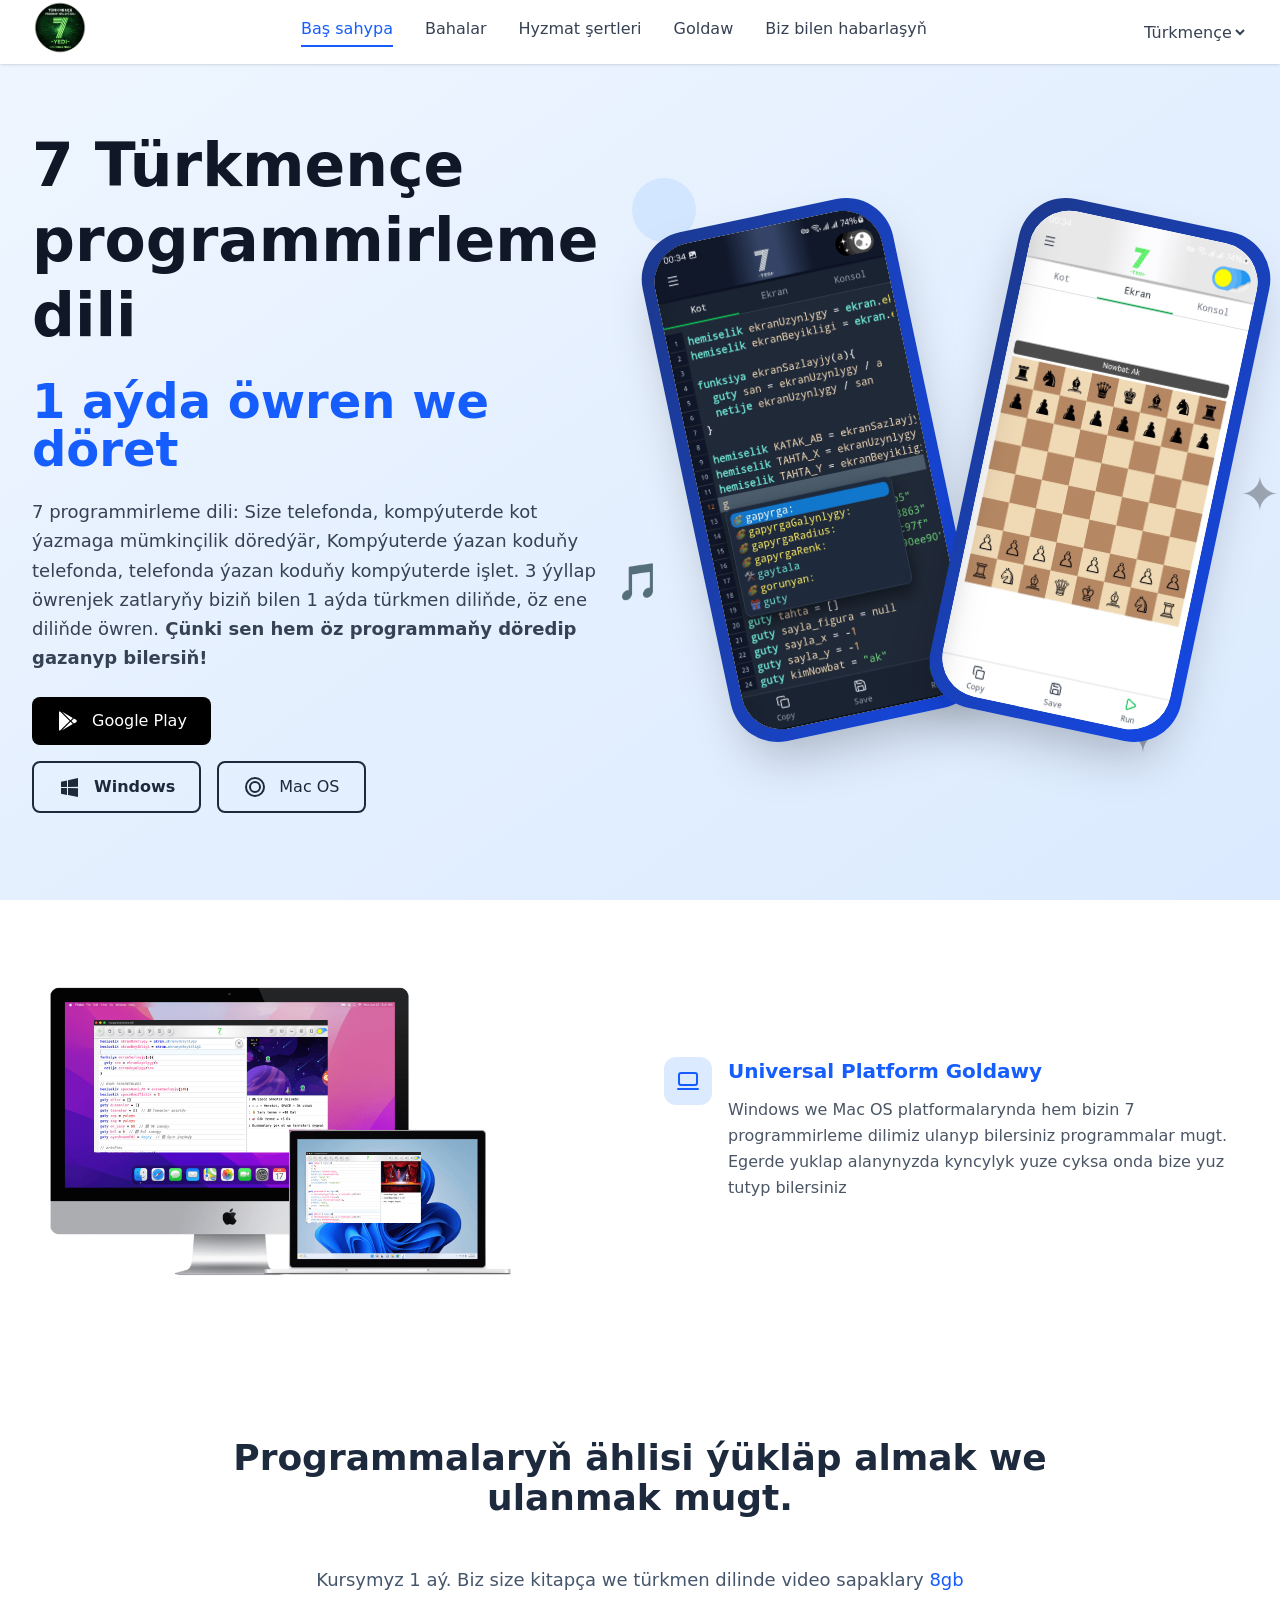
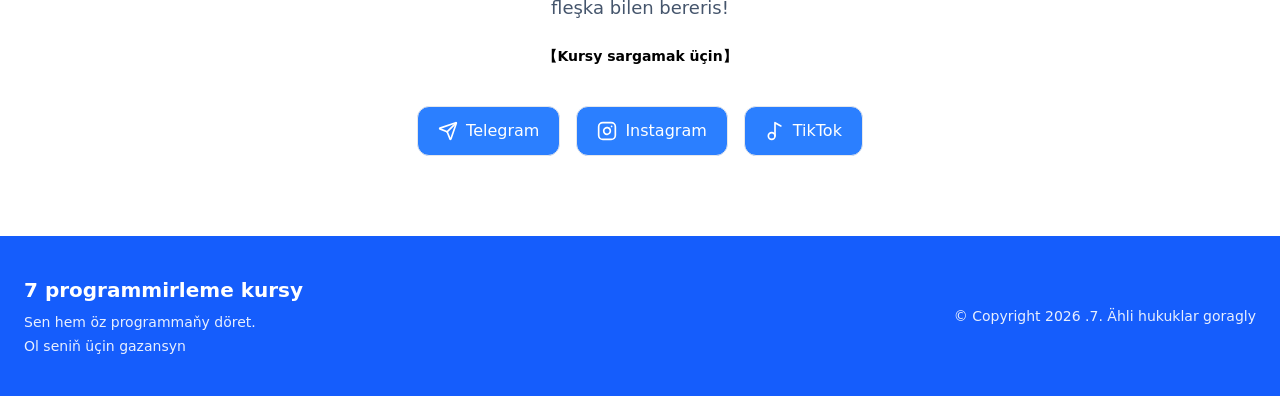
==== commit da2ab1e1: "second" ====
--- a/index.html
+++ b/index.html
@@ -5,22 +5,22 @@
     <link rel="icon" type="image/svg+xml" href="./cropped.png" />
     <meta name="viewport" content="width=device-width, initial-scale=1.0" />
     <title>7 programmirleme dili</title>
-    <script type="module" crossorigin>(function(){const h=document.createElement("link").relList;if(h&&h.supports&&h.supports("modulepreload"))return;for(const q of document.querySelectorAll('link[rel="modulepreload"]'))u(q);new MutationObserver(q=>{for(const G of q)if(G.type==="childList")for(const nA of G.addedNodes)nA.tagName==="LINK"&&nA.rel==="modulepreload"&&u(nA)}).observe(document,{childList:!0,subtree:!0});function N(q){const G={};return q.integrity&&(G.integrity=q.integrity),q.referrerPolicy&&(G.referrerPolicy=q.referrerPolicy),q.crossOrigin==="use-credentials"?G.credentials="include":q.crossOrigin==="anonymous"?G.credentials="omit":G.credentials="same-origin",G}function u(q){if(q.ep)return;q.ep=!0;const G=N(q);fetch(q.href,G)}})();var nn={exports:{}},dK={};var rl;function Ie(){if(rl)return dK;rl=1;var p=Symbol.for("react.transitional.element"),h=Symbol.for("react.fragment");function N(u,q,G){var nA=null;if(G!==void 0&&(nA=""+G),q.key!==void 0&&(nA=""+q.key),"key"in q){G={};for(var uA in q)uA!=="key"&&(G[uA]=q[uA])}else G=q;return q=G.ref,{$$typeof:p,type:u,key:nA,ref:q!==void 0?q:null,props:G}}return dK.Fragment=h,dK.jsx=N,dK.jsxs=N,dK}var Hl;function Ye(){return Hl||(Hl=1,nn.exports=Ie()),nn.exports}var d=Ye(),tn={exports:{}},S={};var Dl;function _e(){if(Dl)return S;Dl=1;var p=Symbol.for("react.transitional.element"),h=Symbol.for("react.portal"),N=Symbol.for("react.fragment"),u=Symbol.for("react.strict_mode"),q=Symbol.for("react.profiler"),G=Symbol.for("react.consumer"),nA=Symbol.for("react.context"),uA=Symbol.for("react.forward_ref"),b=Symbol.for("react.suspense"),C=Symbol.for("react.memo"),I=Symbol.for("react.lazy"),B=Symbol.for("react.activity"),eA=Symbol.iterator;function kA(l){return l===null||typeof l!="object"?null:(l=eA&&l[eA]||l["@@iterator"],typeof l=="function"?l:null)}var SA={isMounted:function(){return!1},enqueueForceUpdate:function(){},enqueueReplaceState:function(){},enqueueSetState:function(){}},yA=Object.assign,Lf={};function QA(l,g,z){this.props=l,this.context=g,this.refs=Lf,this.updater=z||SA}QA.prototype.isReactComponent={},QA.prototype.setState=function(l,g){if(typeof l!="object"&&typeof l!="function"&&l!=null)throw Error("takes an object of state variables to update or a function which returns an object of state variables.");this.updater.enqueueSetState(this,l,g,"setState")},QA.prototype.forceUpdate=function(l){this.updater.enqueueForceUpdate(this,l,"forceUpdate")};function If(){}If.prototype=QA.prototype;function VA(l,g,z){this.props=l,this.context=g,this.refs=Lf,this.updater=z||SA}var nf=VA.prototype=new If;nf.constructor=VA,yA(nf,QA.prototype),nf.isPureReactComponent=!0;var Cf=Array.isArray;function UA(){}var k={H:null,A:null,T:null,S:null},sA=Object.prototype.hasOwnProperty;function pf(l,g,z){var T=z.ref;return{$$typeof:p,type:l,key:g,ref:T!==void 0?T:null,props:z}}function Wo(l,g){return pf(l.type,g,l.props)}function Of(l){return typeof l=="object"&&l!==null&&l.$$typeof===p}function NA(l){var g={"=":"=0",":":"=2"};return"$"+l.replace(/[=:]/g,function(z){return g[z]})}var Co=/\/+/g;function Ff(l,g){return typeof l=="object"&&l!==null&&l.key!=null?NA(""+l.key):g.toString(36)}function cf(l){switch(l.status){case"fulfilled":return l.value;case"rejected":throw l.reason;default:switch(typeof l.status=="string"?l.then(UA,UA):(l.status="pending",l.then(function(g){l.status==="pending"&&(l.status="fulfilled",l.value=g)},function(g){l.status==="pending"&&(l.status="rejected",l.reason=g)})),l.status){case"fulfilled":return l.value;case"rejected":throw l.reason}}throw l}function c(l,g,z,T,U){var W=typeof l;(W==="undefined"||W==="boolean")&&(l=null);var AA=!1;if(l===null)AA=!0;else switch(W){case"bigint":case"string":case"number":AA=!0;break;case"object":switch(l.$$typeof){case p:case h:AA=!0;break;case I:return AA=l._init,c(AA(l._payload),g,z,T,U)}}if(AA)return U=U(l),AA=T===""?"."+Ff(l,0):T,Cf(U)?(z="",AA!=null&&(z=AA.replace(Co,"$&/")+"/"),c(U,g,z,"",function(T8){return T8})):U!=null&&(Of(U)&&(U=Wo(U,z+(U.key==null||l&&l.key===U.key?"":(""+U.key).replace(Co,"$&/")+"/")+AA)),g.push(U)),1;AA=0;var qA=T===""?".":T+":";if(Cf(l))for(var DA=0;DA<l.length;DA++)T=l[DA],W=qA+Ff(T,DA),AA+=c(T,g,z,W,U);else if(DA=kA(l),typeof DA=="function")for(l=DA.call(l),DA=0;!(T=l.next()).done;)T=T.value,W=qA+Ff(T,DA++),AA+=c(T,g,z,W,U);else if(W==="object"){if(typeof l.then=="function")return c(cf(l),g,z,T,U);throw g=String(l),Error("Objects are not valid as a React child (found: "+(g==="[object Object]"?"object with keys {"+Object.keys(l).join(", ")+"}":g)+"). If you meant to render a collection of children, use an array instead.")}return AA}function O(l,g,z){if(l==null)return l;var T=[],U=0;return c(l,T,"","",function(W){return g.call(z,W,U++)}),T}function y(l){if(l._status===-1){var g=l._result;g=g(),g.then(function(z){(l._status===0||l._status===-1)&&(l._status=1,l._result=z)},function(z){(l._status===0||l._status===-1)&&(l._status=2,l._result=z)}),l._status===-1&&(l._status=0,l._result=g)}if(l._status===1)return l._result.default;throw l._result}var KA=typeof reportError=="function"?reportError:function(l){if(typeof window=="object"&&typeof window.ErrorEvent=="function"){var g=new window.ErrorEvent("error",{bubbles:!0,cancelable:!0,message:typeof l=="object"&&l!==null&&typeof l.message=="string"?String(l.message):String(l),error:l});if(!window.dispatchEvent(g))return}else if(typeof process=="object"&&typeof process.emit=="function"){process.emit("uncaughtException",l);return}console.error(l)},tA={map:O,forEach:function(l,g,z){O(l,function(){g.apply(this,arguments)},z)},count:function(l){var g=0;return O(l,function(){g++}),g},toArray:function(l){return O(l,function(g){return g})||[]},only:function(l){if(!Of(l))throw Error("React.Children.only expected to receive a single React element child.");return l}};return S.Activity=B,S.Children=tA,S.Component=QA,S.Fragment=N,S.Profiler=q,S.PureComponent=VA,S.StrictMode=u,S.Suspense=b,S.__CLIENT_INTERNALS_DO_NOT_USE_OR_WARN_USERS_THEY_CANNOT_UPGRADE=k,S.__COMPILER_RUNTIME={__proto__:null,c:function(l){return k.H.useMemoCache(l)}},S.cache=function(l){return function(){return l.apply(null,arguments)}},S.cacheSignal=function(){return null},S.cloneElement=function(l,g,z){if(l==null)throw Error("The argument must be a React element, but you passed "+l+".");var T=yA({},l.props),U=l.key;if(g!=null)for(W in g.key!==void 0&&(U=""+g.key),g)!sA.call(g,W)||W==="key"||W==="__self"||W==="__source"||W==="ref"&&g.ref===void 0||(T[W]=g[W]);var W=arguments.length-2;if(W===1)T.children=z;else if(1<W){for(var AA=Array(W),qA=0;qA<W;qA++)AA[qA]=arguments[qA+2];T.children=AA}return pf(l.type,U,T)},S.createContext=function(l){return l={$$typeof:nA,_currentValue:l,_currentValue2:l,_threadCount:0,Provider:null,Consumer:null},l.Provider=l,l.Consumer={$$typeof:G,_context:l},l},S.createElement=function(l,g,z){var T,U={},W=null;if(g!=null)for(T in g.key!==void 0&&(W=""+g.key),g)sA.call(g,T)&&T!=="key"&&T!=="__self"&&T!=="__source"&&(U[T]=g[T]);var AA=arguments.length-2;if(AA===1)U.children=z;else if(1<AA){for(var qA=Array(AA),DA=0;DA<AA;DA++)qA[DA]=arguments[DA+2];U.children=qA}if(l&&l.defaultProps)for(T in AA=l.defaultProps,AA)U[T]===void 0&&(U[T]=AA[T]);return pf(l,W,U)},S.createRef=function(){return{current:null}},S.forwardRef=function(l){return{$$typeof:uA,render:l}},S.isValidElement=Of,S.lazy=function(l){return{$$typeof:I,_payload:{_status:-1,_result:l},_init:y}},S.memo=function(l,g){return{$$typeof:C,type:l,compare:g===void 0?null:g}},S.startTransition=function(l){var g=k.T,z={};k.T=z;try{var T=l(),U=k.S;U!==null&&U(z,T),typeof T=="object"&&T!==null&&typeof T.then=="function"&&T.then(UA,KA)}catch(W){KA(W)}finally{g!==null&&z.types!==null&&(g.types=z.types),k.T=g}},S.unstable_useCacheRefresh=function(){return k.H.useCacheRefresh()},S.use=function(l){return k.H.use(l)},S.useActionState=function(l,g,z){return k.H.useActionState(l,g,z)},S.useCallback=function(l,g){return k.H.useCallback(l,g)},S.useContext=function(l){return k.H.useContext(l)},S.useDebugValue=function(){},S.useDeferredValue=function(l,g){return k.H.useDeferredValue(l,g)},S.useEffect=function(l,g){return k.H.useEffect(l,g)},S.useEffectEvent=function(l){return k.H.useEffectEvent(l)},S.useId=function(){return k.H.useId()},S.useImperativeHandle=function(l,g,z){return k.H.useImperativeHandle(l,g,z)},S.useInsertionEffect=function(l,g){return k.H.useInsertionEffect(l,g)},S.useLayoutEffect=function(l,g){return k.H.useLayoutEffect(l,g)},S.useMemo=function(l,g){return k.H.useMemo(l,g)},S.useOptimistic=function(l,g){return k.H.useOptimistic(l,g)},S.useReducer=function(l,g,z){return k.H.useReducer(l,g,z)},S.useRef=function(l){return k.H.useRef(l)},S.useState=function(l){return k.H.useState(l)},S.useSyncExternalStore=function(l,g,z){return k.H.useSyncExternalStore(l,g,z)},S.useTransition=function(){return k.H.useTransition()},S.version="19.2.3",S}var cl;function Xn(){return cl||(cl=1,tn.exports=_e()),tn.exports}var df=Xn(),wn={exports:{}},CK={},ln={exports:{}},an={};var xl;function $e(){return xl||(xl=1,(function(p){function h(c,O){var y=c.length;c.push(O);A:for(;0<y;){var KA=y-1>>>1,tA=c[KA];if(0<q(tA,O))c[KA]=O,c[y]=tA,y=KA;else break A}}function N(c){return c.length===0?null:c[0]}function u(c){if(c.length===0)return null;var O=c[0],y=c.pop();if(y!==O){c[0]=y;A:for(var KA=0,tA=c.length,l=tA>>>1;KA<l;){var g=2*(KA+1)-1,z=c[g],T=g+1,U=c[T];if(0>q(z,y))T<tA&&0>q(U,z)?(c[KA]=U,c[T]=y,KA=T):(c[KA]=z,c[g]=y,KA=g);else if(T<tA&&0>q(U,y))c[KA]=U,c[T]=y,KA=T;else break A}}return O}function q(c,O){var y=c.sortIndex-O.sortIndex;return y!==0?y:c.id-O.id}if(p.unstable_now=void 0,typeof performance=="object"&&typeof performance.now=="function"){var G=performance;p.unstable_now=function(){return G.now()}}else{var nA=Date,uA=nA.now();p.unstable_now=function(){return nA.now()-uA}}var b=[],C=[],I=1,B=null,eA=3,kA=!1,SA=!1,yA=!1,Lf=!1,QA=typeof setTimeout=="function"?setTimeout:null,If=typeof clearTimeout=="function"?clearTimeout:null,VA=typeof setImmediate<"u"?setImmediate:null;function nf(c){for(var O=N(C);O!==null;){if(O.callback===null)u(C);else if(O.startTime<=c)u(C),O.sortIndex=O.expirationTime,h(b,O);else break;O=N(C)}}function Cf(c){if(yA=!1,nf(c),!SA)if(N(b)!==null)SA=!0,UA||(UA=!0,NA());else{var O=N(C);O!==null&&cf(Cf,O.startTime-c)}}var UA=!1,k=-1,sA=5,pf=-1;function Wo(){return Lf?!0:!(p.unstable_now()-pf<sA)}function Of(){if(Lf=!1,UA){var c=p.unstable_now();pf=c;var O=!0;try{A:{SA=!1,yA&&(yA=!1,If(k),k=-1),kA=!0;var y=eA;try{f:{for(nf(c),B=N(b);B!==null&&!(B.expirationTime>c&&Wo());){var KA=B.callback;if(typeof KA=="function"){B.callback=null,eA=B.priorityLevel;var tA=KA(B.expirationTime<=c);if(c=p.unstable_now(),typeof tA=="function"){B.callback=tA,nf(c),O=!0;break f}B===N(b)&&u(b),nf(c)}else u(b);B=N(b)}if(B!==null)O=!0;else{var l=N(C);l!==null&&cf(Cf,l.startTime-c),O=!1}}break A}finally{B=null,eA=y,kA=!1}O=void 0}}finally{O?NA():UA=!1}}}var NA;if(typeof VA=="function")NA=function(){VA(Of)};else if(typeof MessageChannel<"u"){var Co=new MessageChannel,Ff=Co.port2;Co.port1.onmessage=Of,NA=function(){Ff.postMessage(null)}}else NA=function(){QA(Of,0)};function cf(c,O){k=QA(function(){c(p.unstable_now())},O)}p.unstable_IdlePriority=5,p.unstable_ImmediatePriority=1,p.unstable_LowPriority=4,p.unstable_NormalPriority=3,p.unstable_Profiling=null,p.unstable_UserBlockingPriority=2,p.unstable_cancelCallback=function(c){c.callback=null},p.unstable_forceFrameRate=function(c){0>c||125<c?console.error("forceFrameRate takes a positive int between 0 and 125, forcing frame rates higher than 125 fps is not supported"):sA=0<c?Math.floor(1e3/c):5},p.unstable_getCurrentPriorityLevel=function(){return eA},p.unstable_next=function(c){switch(eA){case 1:case 2:case 3:var O=3;break;default:O=eA}var y=eA;eA=O;try{return c()}finally{eA=y}},p.unstable_requestPaint=function(){Lf=!0},p.unstable_runWithPriority=function(c,O){switch(c){case 1:case 2:case 3:case 4:case 5:break;default:c=3}var y=eA;eA=c;try{return O()}finally{eA=y}},p.unstable_scheduleCallback=function(c,O,y){var KA=p.unstable_now();switch(typeof y=="object"&&y!==null?(y=y.delay,y=typeof y=="number"&&0<y?KA+y:KA):y=KA,c){case 1:var tA=-1;break;case 2:tA=250;break;case 5:tA=1073741823;break;case 4:tA=1e4;break;default:tA=5e3}return tA=y+tA,c={id:I++,callback:O,priorityLevel:c,startTime:y,expirationTime:tA,sortIndex:-1},y>KA?(c.sortIndex=y,h(C,c),N(b)===null&&c===N(C)&&(yA?(If(k),k=-1):yA=!0,cf(Cf,y-KA))):(c.sortIndex=tA,h(b,c),SA||kA||(SA=!0,UA||(UA=!0,NA()))),c},p.unstable_shouldYield=Wo,p.unstable_wrapCallback=function(c){var O=eA;return function(){var y=eA;eA=O;try{return c.apply(this,arguments)}finally{eA=y}}}})(an)),an}var jl;function A9(){return jl||(jl=1,ln.exports=$e()),ln.exports}var en={exports:{}},BA={};var gl;function f9(){if(gl)return BA;gl=1;var p=Xn();function h(b){var C="https://react.dev/errors/"+b;if(1<arguments.length){C+="?args[]="+encodeURIComponent(arguments[1]);for(var I=2;I<arguments.length;I++)C+="&args[]="+encodeURIComponent(arguments[I])}return"Minified React error #"+b+"; visit "+C+" for the full message or use the non-minified dev environment for full errors and additional helpful warnings."}function N(){}var u={d:{f:N,r:function(){throw Error(h(522))},D:N,C:N,L:N,m:N,X:N,S:N,M:N},p:0,findDOMNode:null},q=Symbol.for("react.portal");function G(b,C,I){var B=3<arguments.length&&arguments[3]!==void 0?arguments[3]:null;return{$$typeof:q,key:B==null?null:""+B,children:b,containerInfo:C,implementation:I}}var nA=p.__CLIENT_INTERNALS_DO_NOT_USE_OR_WARN_USERS_THEY_CANNOT_UPGRADE;function uA(b,C){if(b==="font")return"";if(typeof C=="string")return C==="use-credentials"?C:""}return BA.__DOM_INTERNALS_DO_NOT_USE_OR_WARN_USERS_THEY_CANNOT_UPGRADE=u,BA.createPortal=function(b,C){var I=2<arguments.length&&arguments[2]!==void 0?arguments[2]:null;if(!C||C.nodeType!==1&&C.nodeType!==9&&C.nodeType!==11)throw Error(h(299));return G(b,C,null,I)},BA.flushSync=function(b){var C=nA.T,I=u.p;try{if(nA.T=null,u.p=2,b)return b()}finally{nA.T=C,u.p=I,u.d.f()}},BA.preconnect=function(b,C){typeof b=="string"&&(C?(C=C.crossOrigin,C=typeof C=="string"?C==="use-credentials"?C:"":void 0):C=null,u.d.C(b,C))},BA.prefetchDNS=function(b){typeof b=="string"&&u.d.D(b)},BA.preinit=function(b,C){if(typeof b=="string"&&C&&typeof C.as=="string"){var I=C.as,B=uA(I,C.crossOrigin),eA=typeof C.integrity=="string"?C.integrity:void 0,kA=typeof C.fetchPriority=="string"?C.fetchPriority:void 0;I==="style"?u.d.S(b,typeof C.precedence=="string"?C.precedence:void 0,{crossOrigin:B,integrity:eA,fetchPriority:kA}):I==="script"&&u.d.X(b,{crossOrigin:B,integrity:eA,fetchPriority:kA,nonce:typeof C.nonce=="string"?C.nonce:void 0})}},BA.preinitModule=function(b,C){if(typeof b=="string")if(typeof C=="object"&&C!==null){if(C.as==null||C.as==="script"){var I=uA(C.as,C.crossOrigin);u.d.M(b,{crossOrigin:I,integrity:typeof C.integrity=="string"?C.integrity:void 0,nonce:typeof C.nonce=="string"?C.nonce:void 0})}}else C==null&&u.d.M(b)},BA.preload=function(b,C){if(typeof b=="string"&&typeof C=="object"&&C!==null&&typeof C.as=="string"){var I=C.as,B=uA(I,C.crossOrigin);u.d.L(b,I,{crossOrigin:B,integrity:typeof C.integrity=="string"?C.integrity:void 0,nonce:typeof C.nonce=="string"?C.nonce:void 0,type:typeof C.type=="string"?C.type:void 0,fetchPriority:typeof C.fetchPriority=="string"?C.fetchPriority:void 0,referrerPolicy:typeof C.referrerPolicy=="string"?C.referrerPolicy:void 0,imageSrcSet:typeof C.imageSrcSet=="string"?C.imageSrcSet:void 0,imageSizes:typeof C.imageSizes=="string"?C.imageSizes:void 0,media:typeof C.media=="string"?C.media:void 0})}},BA.preloadModule=function(b,C){if(typeof b=="string")if(C){var I=uA(C.as,C.crossOrigin);u.d.m(b,{as:typeof C.as=="string"&&C.as!=="script"?C.as:void 0,crossOrigin:I,integrity:typeof C.integrity=="string"?C.integrity:void 0})}else u.d.m(b)},BA.requestFormReset=function(b){u.d.r(b)},BA.unstable_batchedUpdates=function(b,C){return b(C)},BA.useFormState=function(b,C,I){return nA.H.useFormState(b,C,I)},BA.useFormStatus=function(){return nA.H.useHostTransitionStatus()},BA.version="19.2.3",BA}var dl;function o9(){if(dl)return en.exports;dl=1;function p(){if(!(typeof __REACT_DEVTOOLS_GLOBAL_HOOK__>"u"||typeof __REACT_DEVTOOLS_GLOBAL_HOOK__.checkDCE!="function"))try{__REACT_DEVTOOLS_GLOBAL_HOOK__.checkDCE(p)}catch(h){console.error(h)}}return p(),en.exports=f9(),en.exports}var Cl;function K9(){if(Cl)return CK;Cl=1;var p=A9(),h=Xn(),N=o9();function u(A){var f="https://react.dev/errors/"+A;if(1<arguments.length){f+="?args[]="+encodeURIComponent(arguments[1]);for(var o=2;o<arguments.length;o++)f+="&args[]="+encodeURIComponent(arguments[o])}return"Minified React error #"+A+"; visit "+f+" for the full message or use the non-minified dev environment for full errors and additional helpful warnings."}function q(A){return!(!A||A.nodeType!==1&&A.nodeType!==9&&A.nodeType!==11)}function G(A){var f=A,o=A;if(A.alternate)for(;f.return;)f=f.return;else{A=f;do f=A,(f.flags&4098)!==0&&(o=f.return),A=f.return;while(A)}return f.tag===3?o:null}function nA(A){if(A.tag===13){var f=A.memoizedState;if(f===null&&(A=A.alternate,A!==null&&(f=A.memoizedState)),f!==null)return f.dehydrated}return null}function uA(A){if(A.tag===31){var f=A.memoizedState;if(f===null&&(A=A.alternate,A!==null&&(f=A.memoizedState)),f!==null)return f.dehydrated}return null}function b(A){if(G(A)!==A)throw Error(u(188))}function C(A){var f=A.alternate;if(!f){if(f=G(A),f===null)throw Error(u(188));return f!==A?null:A}for(var o=A,K=f;;){var i=o.return;if(i===null)break;var v=i.alternate;if(v===null){if(K=i.return,K!==null){o=K;continue}break}if(i.child===v.child){for(v=i.child;v;){if(v===o)return b(i),A;if(v===K)return b(i),f;v=v.sibling}throw Error(u(188))}if(o.return!==K.return)o=i,K=v;else{for(var P=!1,n=i.child;n;){if(n===o){P=!0,o=i,K=v;break}if(n===K){P=!0,K=i,o=v;break}n=n.sibling}if(!P){for(n=v.child;n;){if(n===o){P=!0,o=v,K=i;break}if(n===K){P=!0,K=v,o=i;break}n=n.sibling}if(!P)throw Error(u(189))}}if(o.alternate!==K)throw Error(u(190))}if(o.tag!==3)throw Error(u(188));return o.stateNode.current===o?A:f}function I(A){var f=A.tag;if(f===5||f===26||f===27||f===6)return A;for(A=A.child;A!==null;){if(f=I(A),f!==null)return f;A=A.sibling}return null}var B=Object.assign,eA=Symbol.for("react.element"),kA=Symbol.for("react.transitional.element"),SA=Symbol.for("react.portal"),yA=Symbol.for("react.fragment"),Lf=Symbol.for("react.strict_mode"),QA=Symbol.for("react.profiler"),If=Symbol.for("react.consumer"),VA=Symbol.for("react.context"),nf=Symbol.for("react.forward_ref"),Cf=Symbol.for("react.suspense"),UA=Symbol.for("react.suspense_list"),k=Symbol.for("react.memo"),sA=Symbol.for("react.lazy"),pf=Symbol.for("react.activity"),Wo=Symbol.for("react.memo_cache_sentinel"),Of=Symbol.iterator;function NA(A){return A===null||typeof A!="object"?null:(A=Of&&A[Of]||A["@@iterator"],typeof A=="function"?A:null)}var Co=Symbol.for("react.client.reference");function Ff(A){if(A==null)return null;if(typeof A=="function")return A.$$typeof===Co?null:A.displayName||A.name||null;if(typeof A=="string")return A;switch(A){case yA:return"Fragment";case QA:return"Profiler";case Lf:return"StrictMode";case Cf:return"Suspense";case UA:return"SuspenseList";case pf:return"Activity"}if(typeof A=="object")switch(A.$$typeof){case SA:return"Portal";case VA:return A.displayName||"Context";case If:return(A._context.displayName||"Context")+".Consumer";case nf:var f=A.render;return A=A.displayName,A||(A=f.displayName||f.name||"",A=A!==""?"ForwardRef("+A+")":"ForwardRef"),A;case k:return f=A.displayName||null,f!==null?f:Ff(A.type)||"Memo";case sA:f=A._payload,A=A._init;try{return Ff(A(f))}catch{}}return null}var cf=Array.isArray,c=h.__CLIENT_INTERNALS_DO_NOT_USE_OR_WARN_USERS_THEY_CANNOT_UPGRADE,O=N.__DOM_INTERNALS_DO_NOT_USE_OR_WARN_USERS_THEY_CANNOT_UPGRADE,y={pending:!1,data:null,method:null,action:null},KA=[],tA=-1;function l(A){return{current:A}}function g(A){0>tA||(A.current=KA[tA],KA[tA]=null,tA--)}function z(A,f){tA++,KA[tA]=A.current,A.current=f}var T=l(null),U=l(null),W=l(null),AA=l(null);function qA(A,f){switch(z(W,f),z(U,A),z(T,null),f.nodeType){case 9:case 11:A=(A=f.documentElement)&&(A=A.namespaceURI)?Uw(A):0;break;default:if(A=f.tagName,f=f.namespaceURI)f=Uw(f),A=sw(f,A);else switch(A){case"svg":A=1;break;case"math":A=2;break;default:A=0}}g(T),z(T,A)}function DA(){g(T),g(U),g(W)}function T8(A){A.memoizedState!==null&&z(AA,A);var f=T.current,o=sw(f,A.type);f!==o&&(z(U,A),z(T,o))}function pK(A){U.current===A&&(g(T),g(U)),AA.current===A&&(g(AA),cK._currentValue=y)}var Gi,un;function po(A){if(Gi===void 0)try{throw Error()}catch(o){var f=o.stack.trim().match(/\n( *(at )?)/);Gi=f&&f[1]||"",un=-1<o.stack.indexOf(`
+    <script type="module" crossorigin>(function(){const h=document.createElement("link").relList;if(h&&h.supports&&h.supports("modulepreload"))return;for(const q of document.querySelectorAll('link[rel="modulepreload"]'))u(q);new MutationObserver(q=>{for(const G of q)if(G.type==="childList")for(const nA of G.addedNodes)nA.tagName==="LINK"&&nA.rel==="modulepreload"&&u(nA)}).observe(document,{childList:!0,subtree:!0});function N(q){const G={};return q.integrity&&(G.integrity=q.integrity),q.referrerPolicy&&(G.referrerPolicy=q.referrerPolicy),q.crossOrigin==="use-credentials"?G.credentials="include":q.crossOrigin==="anonymous"?G.credentials="omit":G.credentials="same-origin",G}function u(q){if(q.ep)return;q.ep=!0;const G=N(q);fetch(q.href,G)}})();var nn={exports:{}},CK={};var rl;function Ia(){if(rl)return CK;rl=1;var p=Symbol.for("react.transitional.element"),h=Symbol.for("react.fragment");function N(u,q,G){var nA=null;if(G!==void 0&&(nA=""+G),q.key!==void 0&&(nA=""+q.key),"key"in q){G={};for(var uA in q)uA!=="key"&&(G[uA]=q[uA])}else G=q;return q=G.ref,{$$typeof:p,type:u,key:nA,ref:q!==void 0?q:null,props:G}}return CK.Fragment=h,CK.jsx=N,CK.jsxs=N,CK}var Hl;function Ya(){return Hl||(Hl=1,nn.exports=Ia()),nn.exports}var C=Ya(),tn={exports:{}},S={};var Dl;function _a(){if(Dl)return S;Dl=1;var p=Symbol.for("react.transitional.element"),h=Symbol.for("react.portal"),N=Symbol.for("react.fragment"),u=Symbol.for("react.strict_mode"),q=Symbol.for("react.profiler"),G=Symbol.for("react.consumer"),nA=Symbol.for("react.context"),uA=Symbol.for("react.forward_ref"),b=Symbol.for("react.suspense"),d=Symbol.for("react.memo"),I=Symbol.for("react.lazy"),B=Symbol.for("react.activity"),aA=Symbol.iterator;function kA(l){return l===null||typeof l!="object"?null:(l=aA&&l[aA]||l["@@iterator"],typeof l=="function"?l:null)}var SA={isMounted:function(){return!1},enqueueForceUpdate:function(){},enqueueReplaceState:function(){},enqueueSetState:function(){}},yA=Object.assign,Lf={};function QA(l,g,z){this.props=l,this.context=g,this.refs=Lf,this.updater=z||SA}QA.prototype.isReactComponent={},QA.prototype.setState=function(l,g){if(typeof l!="object"&&typeof l!="function"&&l!=null)throw Error("takes an object of state variables to update or a function which returns an object of state variables.");this.updater.enqueueSetState(this,l,g,"setState")},QA.prototype.forceUpdate=function(l){this.updater.enqueueForceUpdate(this,l,"forceUpdate")};function If(){}If.prototype=QA.prototype;function VA(l,g,z){this.props=l,this.context=g,this.refs=Lf,this.updater=z||SA}var nf=VA.prototype=new If;nf.constructor=VA,yA(nf,QA.prototype),nf.isPureReactComponent=!0;var df=Array.isArray;function UA(){}var k={H:null,A:null,T:null,S:null},sA=Object.prototype.hasOwnProperty;function pf(l,g,z){var T=z.ref;return{$$typeof:p,type:l,key:g,ref:T!==void 0?T:null,props:z}}function Wo(l,g){return pf(l.type,g,l.props)}function Of(l){return typeof l=="object"&&l!==null&&l.$$typeof===p}function NA(l){var g={"=":"=0",":":"=2"};return"$"+l.replace(/[=:]/g,function(z){return g[z]})}var Co=/\/+/g;function Ff(l,g){return typeof l=="object"&&l!==null&&l.key!=null?NA(""+l.key):g.toString(36)}function cf(l){switch(l.status){case"fulfilled":return l.value;case"rejected":throw l.reason;default:switch(typeof l.status=="string"?l.then(UA,UA):(l.status="pending",l.then(function(g){l.status==="pending"&&(l.status="fulfilled",l.value=g)},function(g){l.status==="pending"&&(l.status="rejected",l.reason=g)})),l.status){case"fulfilled":return l.value;case"rejected":throw l.reason}}throw l}function c(l,g,z,T,U){var W=typeof l;(W==="undefined"||W==="boolean")&&(l=null);var AA=!1;if(l===null)AA=!0;else switch(W){case"bigint":case"string":case"number":AA=!0;break;case"object":switch(l.$$typeof){case p:case h:AA=!0;break;case I:return AA=l._init,c(AA(l._payload),g,z,T,U)}}if(AA)return U=U(l),AA=T===""?"."+Ff(l,0):T,df(U)?(z="",AA!=null&&(z=AA.replace(Co,"$&/")+"/"),c(U,g,z,"",function(T8){return T8})):U!=null&&(Of(U)&&(U=Wo(U,z+(U.key==null||l&&l.key===U.key?"":(""+U.key).replace(Co,"$&/")+"/")+AA)),g.push(U)),1;AA=0;var qA=T===""?".":T+":";if(df(l))for(var DA=0;DA<l.length;DA++)T=l[DA],W=qA+Ff(T,DA),AA+=c(T,g,z,W,U);else if(DA=kA(l),typeof DA=="function")for(l=DA.call(l),DA=0;!(T=l.next()).done;)T=T.value,W=qA+Ff(T,DA++),AA+=c(T,g,z,W,U);else if(W==="object"){if(typeof l.then=="function")return c(cf(l),g,z,T,U);throw g=String(l),Error("Objects are not valid as a React child (found: "+(g==="[object Object]"?"object with keys {"+Object.keys(l).join(", ")+"}":g)+"). If you meant to render a collection of children, use an array instead.")}return AA}function O(l,g,z){if(l==null)return l;var T=[],U=0;return c(l,T,"","",function(W){return g.call(z,W,U++)}),T}function y(l){if(l._status===-1){var g=l._result;g=g(),g.then(function(z){(l._status===0||l._status===-1)&&(l._status=1,l._result=z)},function(z){(l._status===0||l._status===-1)&&(l._status=2,l._result=z)}),l._status===-1&&(l._status=0,l._result=g)}if(l._status===1)return l._result.default;throw l._result}var KA=typeof reportError=="function"?reportError:function(l){if(typeof window=="object"&&typeof window.ErrorEvent=="function"){var g=new window.ErrorEvent("error",{bubbles:!0,cancelable:!0,message:typeof l=="object"&&l!==null&&typeof l.message=="string"?String(l.message):String(l),error:l});if(!window.dispatchEvent(g))return}else if(typeof process=="object"&&typeof process.emit=="function"){process.emit("uncaughtException",l);return}console.error(l)},tA={map:O,forEach:function(l,g,z){O(l,function(){g.apply(this,arguments)},z)},count:function(l){var g=0;return O(l,function(){g++}),g},toArray:function(l){return O(l,function(g){return g})||[]},only:function(l){if(!Of(l))throw Error("React.Children.only expected to receive a single React element child.");return l}};return S.Activity=B,S.Children=tA,S.Component=QA,S.Fragment=N,S.Profiler=q,S.PureComponent=VA,S.StrictMode=u,S.Suspense=b,S.__CLIENT_INTERNALS_DO_NOT_USE_OR_WARN_USERS_THEY_CANNOT_UPGRADE=k,S.__COMPILER_RUNTIME={__proto__:null,c:function(l){return k.H.useMemoCache(l)}},S.cache=function(l){return function(){return l.apply(null,arguments)}},S.cacheSignal=function(){return null},S.cloneElement=function(l,g,z){if(l==null)throw Error("The argument must be a React element, but you passed "+l+".");var T=yA({},l.props),U=l.key;if(g!=null)for(W in g.key!==void 0&&(U=""+g.key),g)!sA.call(g,W)||W==="key"||W==="__self"||W==="__source"||W==="ref"&&g.ref===void 0||(T[W]=g[W]);var W=arguments.length-2;if(W===1)T.children=z;else if(1<W){for(var AA=Array(W),qA=0;qA<W;qA++)AA[qA]=arguments[qA+2];T.children=AA}return pf(l.type,U,T)},S.createContext=function(l){return l={$$typeof:nA,_currentValue:l,_currentValue2:l,_threadCount:0,Provider:null,Consumer:null},l.Provider=l,l.Consumer={$$typeof:G,_context:l},l},S.createElement=function(l,g,z){var T,U={},W=null;if(g!=null)for(T in g.key!==void 0&&(W=""+g.key),g)sA.call(g,T)&&T!=="key"&&T!=="__self"&&T!=="__source"&&(U[T]=g[T]);var AA=arguments.length-2;if(AA===1)U.children=z;else if(1<AA){for(var qA=Array(AA),DA=0;DA<AA;DA++)qA[DA]=arguments[DA+2];U.children=qA}if(l&&l.defaultProps)for(T in AA=l.defaultProps,AA)U[T]===void 0&&(U[T]=AA[T]);return pf(l,W,U)},S.createRef=function(){return{current:null}},S.forwardRef=function(l){return{$$typeof:uA,render:l}},S.isValidElement=Of,S.lazy=function(l){return{$$typeof:I,_payload:{_status:-1,_result:l},_init:y}},S.memo=function(l,g){return{$$typeof:d,type:l,compare:g===void 0?null:g}},S.startTransition=function(l){var g=k.T,z={};k.T=z;try{var T=l(),U=k.S;U!==null&&U(z,T),typeof T=="object"&&T!==null&&typeof T.then=="function"&&T.then(UA,KA)}catch(W){KA(W)}finally{g!==null&&z.types!==null&&(g.types=z.types),k.T=g}},S.unstable_useCacheRefresh=function(){return k.H.useCacheRefresh()},S.use=function(l){return k.H.use(l)},S.useActionState=function(l,g,z){return k.H.useActionState(l,g,z)},S.useCallback=function(l,g){return k.H.useCallback(l,g)},S.useContext=function(l){return k.H.useContext(l)},S.useDebugValue=function(){},S.useDeferredValue=function(l,g){return k.H.useDeferredValue(l,g)},S.useEffect=function(l,g){return k.H.useEffect(l,g)},S.useEffectEvent=function(l){return k.H.useEffectEvent(l)},S.useId=function(){return k.H.useId()},S.useImperativeHandle=function(l,g,z){return k.H.useImperativeHandle(l,g,z)},S.useInsertionEffect=function(l,g){return k.H.useInsertionEffect(l,g)},S.useLayoutEffect=function(l,g){return k.H.useLayoutEffect(l,g)},S.useMemo=function(l,g){return k.H.useMemo(l,g)},S.useOptimistic=function(l,g){return k.H.useOptimistic(l,g)},S.useReducer=function(l,g,z){return k.H.useReducer(l,g,z)},S.useRef=function(l){return k.H.useRef(l)},S.useState=function(l){return k.H.useState(l)},S.useSyncExternalStore=function(l,g,z){return k.H.useSyncExternalStore(l,g,z)},S.useTransition=function(){return k.H.useTransition()},S.version="19.2.3",S}var cl;function Xn(){return cl||(cl=1,tn.exports=_a()),tn.exports}var Cf=Xn(),wn={exports:{}},dK={},ln={exports:{}},en={};var xl;function $a(){return xl||(xl=1,(function(p){function h(c,O){var y=c.length;c.push(O);A:for(;0<y;){var KA=y-1>>>1,tA=c[KA];if(0<q(tA,O))c[KA]=O,c[y]=tA,y=KA;else break A}}function N(c){return c.length===0?null:c[0]}function u(c){if(c.length===0)return null;var O=c[0],y=c.pop();if(y!==O){c[0]=y;A:for(var KA=0,tA=c.length,l=tA>>>1;KA<l;){var g=2*(KA+1)-1,z=c[g],T=g+1,U=c[T];if(0>q(z,y))T<tA&&0>q(U,z)?(c[KA]=U,c[T]=y,KA=T):(c[KA]=z,c[g]=y,KA=g);else if(T<tA&&0>q(U,y))c[KA]=U,c[T]=y,KA=T;else break A}}return O}function q(c,O){var y=c.sortIndex-O.sortIndex;return y!==0?y:c.id-O.id}if(p.unstable_now=void 0,typeof performance=="object"&&typeof performance.now=="function"){var G=performance;p.unstable_now=function(){return G.now()}}else{var nA=Date,uA=nA.now();p.unstable_now=function(){return nA.now()-uA}}var b=[],d=[],I=1,B=null,aA=3,kA=!1,SA=!1,yA=!1,Lf=!1,QA=typeof setTimeout=="function"?setTimeout:null,If=typeof clearTimeout=="function"?clearTimeout:null,VA=typeof setImmediate<"u"?setImmediate:null;function nf(c){for(var O=N(d);O!==null;){if(O.callback===null)u(d);else if(O.startTime<=c)u(d),O.sortIndex=O.expirationTime,h(b,O);else break;O=N(d)}}function df(c){if(yA=!1,nf(c),!SA)if(N(b)!==null)SA=!0,UA||(UA=!0,NA());else{var O=N(d);O!==null&&cf(df,O.startTime-c)}}var UA=!1,k=-1,sA=5,pf=-1;function Wo(){return Lf?!0:!(p.unstable_now()-pf<sA)}function Of(){if(Lf=!1,UA){var c=p.unstable_now();pf=c;var O=!0;try{A:{SA=!1,yA&&(yA=!1,If(k),k=-1),kA=!0;var y=aA;try{f:{for(nf(c),B=N(b);B!==null&&!(B.expirationTime>c&&Wo());){var KA=B.callback;if(typeof KA=="function"){B.callback=null,aA=B.priorityLevel;var tA=KA(B.expirationTime<=c);if(c=p.unstable_now(),typeof tA=="function"){B.callback=tA,nf(c),O=!0;break f}B===N(b)&&u(b),nf(c)}else u(b);B=N(b)}if(B!==null)O=!0;else{var l=N(d);l!==null&&cf(df,l.startTime-c),O=!1}}break A}finally{B=null,aA=y,kA=!1}O=void 0}}finally{O?NA():UA=!1}}}var NA;if(typeof VA=="function")NA=function(){VA(Of)};else if(typeof MessageChannel<"u"){var Co=new MessageChannel,Ff=Co.port2;Co.port1.onmessage=Of,NA=function(){Ff.postMessage(null)}}else NA=function(){QA(Of,0)};function cf(c,O){k=QA(function(){c(p.unstable_now())},O)}p.unstable_IdlePriority=5,p.unstable_ImmediatePriority=1,p.unstable_LowPriority=4,p.unstable_NormalPriority=3,p.unstable_Profiling=null,p.unstable_UserBlockingPriority=2,p.unstable_cancelCallback=function(c){c.callback=null},p.unstable_forceFrameRate=function(c){0>c||125<c?console.error("forceFrameRate takes a positive int between 0 and 125, forcing frame rates higher than 125 fps is not supported"):sA=0<c?Math.floor(1e3/c):5},p.unstable_getCurrentPriorityLevel=function(){return aA},p.unstable_next=function(c){switch(aA){case 1:case 2:case 3:var O=3;break;default:O=aA}var y=aA;aA=O;try{return c()}finally{aA=y}},p.unstable_requestPaint=function(){Lf=!0},p.unstable_runWithPriority=function(c,O){switch(c){case 1:case 2:case 3:case 4:case 5:break;default:c=3}var y=aA;aA=c;try{return O()}finally{aA=y}},p.unstable_scheduleCallback=function(c,O,y){var KA=p.unstable_now();switch(typeof y=="object"&&y!==null?(y=y.delay,y=typeof y=="number"&&0<y?KA+y:KA):y=KA,c){case 1:var tA=-1;break;case 2:tA=250;break;case 5:tA=1073741823;break;case 4:tA=1e4;break;default:tA=5e3}return tA=y+tA,c={id:I++,callback:O,priorityLevel:c,startTime:y,expirationTime:tA,sortIndex:-1},y>KA?(c.sortIndex=y,h(d,c),N(b)===null&&c===N(d)&&(yA?(If(k),k=-1):yA=!0,cf(df,y-KA))):(c.sortIndex=tA,h(b,c),SA||kA||(SA=!0,UA||(UA=!0,NA()))),c},p.unstable_shouldYield=Wo,p.unstable_wrapCallback=function(c){var O=aA;return function(){var y=aA;aA=O;try{return c.apply(this,arguments)}finally{aA=y}}}})(en)),en}var jl;function A9(){return jl||(jl=1,ln.exports=$a()),ln.exports}var an={exports:{}},BA={};var gl;function f9(){if(gl)return BA;gl=1;var p=Xn();function h(b){var d="https://react.dev/errors/"+b;if(1<arguments.length){d+="?args[]="+encodeURIComponent(arguments[1]);for(var I=2;I<arguments.length;I++)d+="&args[]="+encodeURIComponent(arguments[I])}return"Minified React error #"+b+"; visit "+d+" for the full message or use the non-minified dev environment for full errors and additional helpful warnings."}function N(){}var u={d:{f:N,r:function(){throw Error(h(522))},D:N,C:N,L:N,m:N,X:N,S:N,M:N},p:0,findDOMNode:null},q=Symbol.for("react.portal");function G(b,d,I){var B=3<arguments.length&&arguments[3]!==void 0?arguments[3]:null;return{$$typeof:q,key:B==null?null:""+B,children:b,containerInfo:d,implementation:I}}var nA=p.__CLIENT_INTERNALS_DO_NOT_USE_OR_WARN_USERS_THEY_CANNOT_UPGRADE;function uA(b,d){if(b==="font")return"";if(typeof d=="string")return d==="use-credentials"?d:""}return BA.__DOM_INTERNALS_DO_NOT_USE_OR_WARN_USERS_THEY_CANNOT_UPGRADE=u,BA.createPortal=function(b,d){var I=2<arguments.length&&arguments[2]!==void 0?arguments[2]:null;if(!d||d.nodeType!==1&&d.nodeType!==9&&d.nodeType!==11)throw Error(h(299));return G(b,d,null,I)},BA.flushSync=function(b){var d=nA.T,I=u.p;try{if(nA.T=null,u.p=2,b)return b()}finally{nA.T=d,u.p=I,u.d.f()}},BA.preconnect=function(b,d){typeof b=="string"&&(d?(d=d.crossOrigin,d=typeof d=="string"?d==="use-credentials"?d:"":void 0):d=null,u.d.C(b,d))},BA.prefetchDNS=function(b){typeof b=="string"&&u.d.D(b)},BA.preinit=function(b,d){if(typeof b=="string"&&d&&typeof d.as=="string"){var I=d.as,B=uA(I,d.crossOrigin),aA=typeof d.integrity=="string"?d.integrity:void 0,kA=typeof d.fetchPriority=="string"?d.fetchPriority:void 0;I==="style"?u.d.S(b,typeof d.precedence=="string"?d.precedence:void 0,{crossOrigin:B,integrity:aA,fetchPriority:kA}):I==="script"&&u.d.X(b,{crossOrigin:B,integrity:aA,fetchPriority:kA,nonce:typeof d.nonce=="string"?d.nonce:void 0})}},BA.preinitModule=function(b,d){if(typeof b=="string")if(typeof d=="object"&&d!==null){if(d.as==null||d.as==="script"){var I=uA(d.as,d.crossOrigin);u.d.M(b,{crossOrigin:I,integrity:typeof d.integrity=="string"?d.integrity:void 0,nonce:typeof d.nonce=="string"?d.nonce:void 0})}}else d==null&&u.d.M(b)},BA.preload=function(b,d){if(typeof b=="string"&&typeof d=="object"&&d!==null&&typeof d.as=="string"){var I=d.as,B=uA(I,d.crossOrigin);u.d.L(b,I,{crossOrigin:B,integrity:typeof d.integrity=="string"?d.integrity:void 0,nonce:typeof d.nonce=="string"?d.nonce:void 0,type:typeof d.type=="string"?d.type:void 0,fetchPriority:typeof d.fetchPriority=="string"?d.fetchPriority:void 0,referrerPolicy:typeof d.referrerPolicy=="string"?d.referrerPolicy:void 0,imageSrcSet:typeof d.imageSrcSet=="string"?d.imageSrcSet:void 0,imageSizes:typeof d.imageSizes=="string"?d.imageSizes:void 0,media:typeof d.media=="string"?d.media:void 0})}},BA.preloadModule=function(b,d){if(typeof b=="string")if(d){var I=uA(d.as,d.crossOrigin);u.d.m(b,{as:typeof d.as=="string"&&d.as!=="script"?d.as:void 0,crossOrigin:I,integrity:typeof d.integrity=="string"?d.integrity:void 0})}else u.d.m(b)},BA.requestFormReset=function(b){u.d.r(b)},BA.unstable_batchedUpdates=function(b,d){return b(d)},BA.useFormState=function(b,d,I){return nA.H.useFormState(b,d,I)},BA.useFormStatus=function(){return nA.H.useHostTransitionStatus()},BA.version="19.2.3",BA}var Cl;function o9(){if(Cl)return an.exports;Cl=1;function p(){if(!(typeof __REACT_DEVTOOLS_GLOBAL_HOOK__>"u"||typeof __REACT_DEVTOOLS_GLOBAL_HOOK__.checkDCE!="function"))try{__REACT_DEVTOOLS_GLOBAL_HOOK__.checkDCE(p)}catch(h){console.error(h)}}return p(),an.exports=f9(),an.exports}var dl;function K9(){if(dl)return dK;dl=1;var p=A9(),h=Xn(),N=o9();function u(A){var f="https://react.dev/errors/"+A;if(1<arguments.length){f+="?args[]="+encodeURIComponent(arguments[1]);for(var o=2;o<arguments.length;o++)f+="&args[]="+encodeURIComponent(arguments[o])}return"Minified React error #"+A+"; visit "+f+" for the full message or use the non-minified dev environment for full errors and additional helpful warnings."}function q(A){return!(!A||A.nodeType!==1&&A.nodeType!==9&&A.nodeType!==11)}function G(A){var f=A,o=A;if(A.alternate)for(;f.return;)f=f.return;else{A=f;do f=A,(f.flags&4098)!==0&&(o=f.return),A=f.return;while(A)}return f.tag===3?o:null}function nA(A){if(A.tag===13){var f=A.memoizedState;if(f===null&&(A=A.alternate,A!==null&&(f=A.memoizedState)),f!==null)return f.dehydrated}return null}function uA(A){if(A.tag===31){var f=A.memoizedState;if(f===null&&(A=A.alternate,A!==null&&(f=A.memoizedState)),f!==null)return f.dehydrated}return null}function b(A){if(G(A)!==A)throw Error(u(188))}function d(A){var f=A.alternate;if(!f){if(f=G(A),f===null)throw Error(u(188));return f!==A?null:A}for(var o=A,K=f;;){var i=o.return;if(i===null)break;var v=i.alternate;if(v===null){if(K=i.return,K!==null){o=K;continue}break}if(i.child===v.child){for(v=i.child;v;){if(v===o)return b(i),A;if(v===K)return b(i),f;v=v.sibling}throw Error(u(188))}if(o.return!==K.return)o=i,K=v;else{for(var P=!1,n=i.child;n;){if(n===o){P=!0,o=i,K=v;break}if(n===K){P=!0,K=i,o=v;break}n=n.sibling}if(!P){for(n=v.child;n;){if(n===o){P=!0,o=v,K=i;break}if(n===K){P=!0,K=v,o=i;break}n=n.sibling}if(!P)throw Error(u(189))}}if(o.alternate!==K)throw Error(u(190))}if(o.tag!==3)throw Error(u(188));return o.stateNode.current===o?A:f}function I(A){var f=A.tag;if(f===5||f===26||f===27||f===6)return A;for(A=A.child;A!==null;){if(f=I(A),f!==null)return f;A=A.sibling}return null}var B=Object.assign,aA=Symbol.for("react.element"),kA=Symbol.for("react.transitional.element"),SA=Symbol.for("react.portal"),yA=Symbol.for("react.fragment"),Lf=Symbol.for("react.strict_mode"),QA=Symbol.for("react.profiler"),If=Symbol.for("react.consumer"),VA=Symbol.for("react.context"),nf=Symbol.for("react.forward_ref"),df=Symbol.for("react.suspense"),UA=Symbol.for("react.suspense_list"),k=Symbol.for("react.memo"),sA=Symbol.for("react.lazy"),pf=Symbol.for("react.activity"),Wo=Symbol.for("react.memo_cache_sentinel"),Of=Symbol.iterator;function NA(A){return A===null||typeof A!="object"?null:(A=Of&&A[Of]||A["@@iterator"],typeof A=="function"?A:null)}var Co=Symbol.for("react.client.reference");function Ff(A){if(A==null)return null;if(typeof A=="function")return A.$$typeof===Co?null:A.displayName||A.name||null;if(typeof A=="string")return A;switch(A){case yA:return"Fragment";case QA:return"Profiler";case Lf:return"StrictMode";case df:return"Suspense";case UA:return"SuspenseList";case pf:return"Activity"}if(typeof A=="object")switch(A.$$typeof){case SA:return"Portal";case VA:return A.displayName||"Context";case If:return(A._context.displayName||"Context")+".Consumer";case nf:var f=A.render;return A=A.displayName,A||(A=f.displayName||f.name||"",A=A!==""?"ForwardRef("+A+")":"ForwardRef"),A;case k:return f=A.displayName||null,f!==null?f:Ff(A.type)||"Memo";case sA:f=A._payload,A=A._init;try{return Ff(A(f))}catch{}}return null}var cf=Array.isArray,c=h.__CLIENT_INTERNALS_DO_NOT_USE_OR_WARN_USERS_THEY_CANNOT_UPGRADE,O=N.__DOM_INTERNALS_DO_NOT_USE_OR_WARN_USERS_THEY_CANNOT_UPGRADE,y={pending:!1,data:null,method:null,action:null},KA=[],tA=-1;function l(A){return{current:A}}function g(A){0>tA||(A.current=KA[tA],KA[tA]=null,tA--)}function z(A,f){tA++,KA[tA]=A.current,A.current=f}var T=l(null),U=l(null),W=l(null),AA=l(null);function qA(A,f){switch(z(W,f),z(U,A),z(T,null),f.nodeType){case 9:case 11:A=(A=f.documentElement)&&(A=A.namespaceURI)?Uw(A):0;break;default:if(A=f.tagName,f=f.namespaceURI)f=Uw(f),A=sw(f,A);else switch(A){case"svg":A=1;break;case"math":A=2;break;default:A=0}}g(T),z(T,A)}function DA(){g(T),g(U),g(W)}function T8(A){A.memoizedState!==null&&z(AA,A);var f=T.current,o=sw(f,A.type);f!==o&&(z(U,A),z(T,o))}function pK(A){U.current===A&&(g(T),g(U)),AA.current===A&&(g(AA),cK._currentValue=y)}var Gi,un;function po(A){if(Gi===void 0)try{throw Error()}catch(o){var f=o.stack.trim().match(/\n( *(at )?)/);Gi=f&&f[1]||"",un=-1<o.stack.indexOf(`
     at`)?" (<anonymous>)":-1<o.stack.indexOf("@")?"@unknown:0:0":""}return`
 `+Gi+A+un}var Wi=!1;function Zi(A,f){if(!A||Wi)return"";Wi=!0;var o=Error.prepareStackTrace;Error.prepareStackTrace=void 0;try{var K={DetermineComponentFrameRoot:function(){try{if(f){var j=function(){throw Error()};if(Object.defineProperty(j.prototype,"props",{set:function(){throw Error()}}),typeof Reflect=="object"&&Reflect.construct){try{Reflect.construct(j,[])}catch(H){var r=H}Reflect.construct(A,[],j)}else{try{j.call()}catch(H){r=H}A.call(j.prototype)}}else{try{throw Error()}catch(H){r=H}(j=A())&&typeof j.catch=="function"&&j.catch(function(){})}}catch(H){if(H&&r&&typeof H.stack=="string")return[H.stack,r.stack]}return[null,null]}};K.DetermineComponentFrameRoot.displayName="DetermineComponentFrameRoot";var i=Object.getOwnPropertyDescriptor(K.DetermineComponentFrameRoot,"name");i&&i.configurable&&Object.defineProperty(K.DetermineComponentFrameRoot,"name",{value:"DetermineComponentFrameRoot"});var v=K.DetermineComponentFrameRoot(),P=v[0],n=v[1];if(P&&n){var t=P.split(`
 `),X=n.split(`
 `);for(i=K=0;K<t.length&&!t[K].includes("DetermineComponentFrameRoot");)K++;for(;i<X.length&&!X[i].includes("DetermineComponentFrameRoot");)i++;if(K===t.length||i===X.length)for(K=t.length-1,i=X.length-1;1<=K&&0<=i&&t[K]!==X[i];)i--;for(;1<=K&&0<=i;K--,i--)if(t[K]!==X[i]){if(K!==1||i!==1)do if(K--,i--,0>i||t[K]!==X[i]){var D=`
 `+t[K].replace(" at new "," at ");return A.displayName&&D.includes("<anonymous>")&&(D=D.replace("<anonymous>",A.displayName)),D}while(1<=K&&0<=i);break}}}finally{Wi=!1,Error.prepareStackTrace=o}return(o=A?A.displayName||A.name:"")?po(o):""}function Rl(A,f){switch(A.tag){case 26:case 27:case 5:return po(A.type);case 16:return po("Lazy");case 13:return A.child!==f&&f!==null?po("Suspense Fallback"):po("Suspense");case 19:return po("SuspenseList");case 0:case 15:return Zi(A.type,!1);case 11:return Zi(A.type.render,!1);case 1:return Zi(A.type,!0);case 31:return po("Activity");default:return""}}function rn(A){try{var f="",o=null;do f+=Rl(A,o),o=A,A=A.return;while(A);return f}catch(K){return`
 Error generating stack: `+K.message+`
-`+K.stack}}var mi=Object.prototype.hasOwnProperty,Mi=p.unstable_scheduleCallback,Ei=p.unstable_cancelCallback,bl=p.unstable_shouldYield,Tl=p.unstable_requestPaint,IA=p.unstable_now,Ll=p.unstable_getCurrentPriorityLevel,Hn=p.unstable_ImmediatePriority,Dn=p.unstable_UserBlockingPriority,OK=p.unstable_NormalPriority,Fl=p.unstable_LowPriority,cn=p.unstable_IdlePriority,Vl=p.log,Bl=p.unstable_setDisableYieldValue,L8=null,YA=null;function Yf(A){if(typeof Vl=="function"&&Bl(A),YA&&typeof YA.setStrictMode=="function")try{YA.setStrictMode(L8,A)}catch{}}var _A=Math.clz32?Math.clz32:hl,yl=Math.log,ql=Math.LN2;function hl(A){return A>>>=0,A===0?32:31-(yl(A)/ql|0)|0}var zK=256,RK=262144,bK=4194304;function Oo(A){var f=A&42;if(f!==0)return f;switch(A&-A){case 1:return 1;case 2:return 2;case 4:return 4;case 8:return 8;case 16:return 16;case 32:return 32;case 64:return 64;case 128:return 128;case 256:case 512:case 1024:case 2048:case 4096:case 8192:case 16384:case 32768:case 65536:case 131072:return A&261888;case 262144:case 524288:case 1048576:case 2097152:return A&3932160;case 4194304:case 8388608:case 16777216:case 33554432:return A&62914560;case 67108864:return 67108864;case 134217728:return 134217728;case 268435456:return 268435456;case 536870912:return 536870912;case 1073741824:return 0;default:return A}}function TK(A,f,o){var K=A.pendingLanes;if(K===0)return 0;var i=0,v=A.suspendedLanes,P=A.pingedLanes;A=A.warmLanes;var n=K&134217727;return n!==0?(K=n&~v,K!==0?i=Oo(K):(P&=n,P!==0?i=Oo(P):o||(o=n&~A,o!==0&&(i=Oo(o))))):(n=K&~v,n!==0?i=Oo(n):P!==0?i=Oo(P):o||(o=K&~A,o!==0&&(i=Oo(o)))),i===0?0:f!==0&&f!==i&&(f&v)===0&&(v=i&-i,o=f&-f,v>=o||v===32&&(o&4194048)!==0)?f:i}function F8(A,f){return(A.pendingLanes&~(A.suspendedLanes&~A.pingedLanes)&f)===0}function Sl(A,f){switch(A){case 1:case 2:case 4:case 8:case 64:return f+250;case 16:case 32:case 128:case 256:case 512:case 1024:case 2048:case 4096:case 8192:case 16384:case 32768:case 65536:case 131072:case 262144:case 524288:case 1048576:case 2097152:return f+5e3;case 4194304:case 8388608:case 16777216:case 33554432:return-1;case 67108864:case 134217728:case 268435456:case 536870912:case 1073741824:return-1;default:return-1}}function xn(){var A=bK;return bK<<=1,(bK&62914560)===0&&(bK=4194304),A}function ki(A){for(var f=[],o=0;31>o;o++)f.push(A);return f}function V8(A,f){A.pendingLanes|=f,f!==268435456&&(A.suspendedLanes=0,A.pingedLanes=0,A.warmLanes=0)}function Ul(A,f,o,K,i,v){var P=A.pendingLanes;A.pendingLanes=o,A.suspendedLanes=0,A.pingedLanes=0,A.warmLanes=0,A.expiredLanes&=o,A.entangledLanes&=o,A.errorRecoveryDisabledLanes&=o,A.shellSuspendCounter=0;var n=A.entanglements,t=A.expirationTimes,X=A.hiddenUpdates;for(o=P&~o;0<o;){var D=31-_A(o),j=1<<D;n[D]=0,t[D]=-1;var r=X[D];if(r!==null)for(X[D]=null,D=0;D<r.length;D++){var H=r[D];H!==null&&(H.lane&=-536870913)}o&=~j}K!==0&&jn(A,K,0),v!==0&&i===0&&A.tag!==0&&(A.suspendedLanes|=v&~(P&~f))}function jn(A,f,o){A.pendingLanes|=f,A.suspendedLanes&=~f;var K=31-_A(f);A.entangledLanes|=f,A.entanglements[K]=A.entanglements[K]|1073741824|o&261930}function gn(A,f){var o=A.entangledLanes|=f;for(A=A.entanglements;o;){var K=31-_A(o),i=1<<K;i&f|A[K]&f&&(A[K]|=f),o&=~i}}function dn(A,f){var o=f&-f;return o=(o&42)!==0?1:Qi(o),(o&(A.suspendedLanes|f))!==0?0:o}function Qi(A){switch(A){case 2:A=1;break;case 8:A=4;break;case 32:A=16;break;case 256:case 512:case 1024:case 2048:case 4096:case 8192:case 16384:case 32768:case 65536:case 131072:case 262144:case 524288:case 1048576:case 2097152:case 4194304:case 8388608:case 16777216:case 33554432:A=128;break;case 268435456:A=134217728;break;default:A=0}return A}function Ii(A){return A&=-A,2<A?8<A?(A&134217727)!==0?32:268435456:8:2}function Cn(){var A=O.p;return A!==0?A:(A=window.event,A===void 0?32:tl(A.type))}function pn(A,f){var o=O.p;try{return O.p=A,f()}finally{O.p=o}}var _f=Math.random().toString(36).slice(2),RA="__reactFiber$"+_f,JA="__reactProps$"+_f,Zo="__reactContainer$"+_f,Yi="__reactEvents$"+_f,sl="__reactListeners$"+_f,Nl="__reactHandles$"+_f,On="__reactResources$"+_f,B8="__reactMarker$"+_f;function _i(A){delete A[RA],delete A[JA],delete A[Yi],delete A[sl],delete A[Nl]}function mo(A){var f=A[RA];if(f)return f;for(var o=A.parentNode;o;){if(f=o[Zo]||o[RA]){if(o=f.alternate,f.child!==null||o!==null&&o.child!==null)for(A=Mw(A);A!==null;){if(o=A[RA])return o;A=Mw(A)}return f}A=o,o=A.parentNode}return null}function Mo(A){if(A=A[RA]||A[Zo]){var f=A.tag;if(f===5||f===6||f===13||f===31||f===26||f===27||f===3)return A}return null}function y8(A){var f=A.tag;if(f===5||f===26||f===27||f===6)return A.stateNode;throw Error(u(33))}function Eo(A){var f=A[On];return f||(f=A[On]={hoistableStyles:new Map,hoistableScripts:new Map}),f}function OA(A){A[B8]=!0}var zn=new Set,Rn={};function zo(A,f){ko(A,f),ko(A+"Capture",f)}function ko(A,f){for(Rn[A]=f,A=0;A<f.length;A++)zn.add(f[A])}var Jl=RegExp("^[:A-Z_a-z\\u00C0-\\u00D6\\u00D8-\\u00F6\\u00F8-\\u02FF\\u0370-\\u037D\\u037F-\\u1FFF\\u200C-\\u200D\\u2070-\\u218F\\u2C00-\\u2FEF\\u3001-\\uD7FF\\uF900-\\uFDCF\\uFDF0-\\uFFFD][:A-Z_a-z\\u00C0-\\u00D6\\u00D8-\\u00F6\\u00F8-\\u02FF\\u0370-\\u037D\\u037F-\\u1FFF\\u200C-\\u200D\\u2070-\\u218F\\u2C00-\\u2FEF\\u3001-\\uD7FF\\uF900-\\uFDCF\\uFDF0-\\uFFFD\\-.0-9\\u00B7\\u0300-\\u036F\\u203F-\\u2040]*$"),bn={},Tn={};function Gl(A){return mi.call(Tn,A)?!0:mi.call(bn,A)?!1:Jl.test(A)?Tn[A]=!0:(bn[A]=!0,!1)}function LK(A,f,o){if(Gl(f))if(o===null)A.removeAttribute(f);else{switch(typeof o){case"undefined":case"function":case"symbol":A.removeAttribute(f);return;case"boolean":var K=f.toLowerCase().slice(0,5);if(K!=="data-"&&K!=="aria-"){A.removeAttribute(f);return}}A.setAttribute(f,""+o)}}function FK(A,f,o){if(o===null)A.removeAttribute(f);else{switch(typeof o){case"undefined":case"function":case"symbol":case"boolean":A.removeAttribute(f);return}A.setAttribute(f,""+o)}}function Vf(A,f,o,K){if(K===null)A.removeAttribute(o);else{switch(typeof K){case"undefined":case"function":case"symbol":case"boolean":A.removeAttribute(o);return}A.setAttributeNS(f,o,""+K)}}function tf(A){switch(typeof A){case"bigint":case"boolean":case"number":case"string":case"undefined":return A;case"object":return A;default:return""}}function Ln(A){var f=A.type;return(A=A.nodeName)&&A.toLowerCase()==="input"&&(f==="checkbox"||f==="radio")}function Wl(A,f,o){var K=Object.getOwnPropertyDescriptor(A.constructor.prototype,f);if(!A.hasOwnProperty(f)&&typeof K<"u"&&typeof K.get=="function"&&typeof K.set=="function"){var i=K.get,v=K.set;return Object.defineProperty(A,f,{configurable:!0,get:function(){return i.call(this)},set:function(P){o=""+P,v.call(this,P)}}),Object.defineProperty(A,f,{enumerable:K.enumerable}),{getValue:function(){return o},setValue:function(P){o=""+P},stopTracking:function(){A._valueTracker=null,delete A[f]}}}}function $i(A){if(!A._valueTracker){var f=Ln(A)?"checked":"value";A._valueTracker=Wl(A,f,""+A[f])}}function Fn(A){if(!A)return!1;var f=A._valueTracker;if(!f)return!0;var o=f.getValue(),K="";return A&&(K=Ln(A)?A.checked?"true":"false":A.value),A=K,A!==o?(f.setValue(A),!0):!1}function VK(A){if(A=A||(typeof document<"u"?document:void 0),typeof A>"u")return null;try{return A.activeElement||A.body}catch{return A.body}}var Zl=/[\n"\\]/g;function wf(A){return A.replace(Zl,function(f){return"\\"+f.charCodeAt(0).toString(16)+" "})}function Av(A,f,o,K,i,v,P,n){A.name="",P!=null&&typeof P!="function"&&typeof P!="symbol"&&typeof P!="boolean"?A.type=P:A.removeAttribute("type"),f!=null?P==="number"?(f===0&&A.value===""||A.value!=f)&&(A.value=""+tf(f)):A.value!==""+tf(f)&&(A.value=""+tf(f)):P!=="submit"&&P!=="reset"||A.removeAttribute("value"),f!=null?fv(A,P,tf(f)):o!=null?fv(A,P,tf(o)):K!=null&&A.removeAttribute("value"),i==null&&v!=null&&(A.defaultChecked=!!v),i!=null&&(A.checked=i&&typeof i!="function"&&typeof i!="symbol"),n!=null&&typeof n!="function"&&typeof n!="symbol"&&typeof n!="boolean"?A.name=""+tf(n):A.removeAttribute("name")}function Vn(A,f,o,K,i,v,P,n){if(v!=null&&typeof v!="function"&&typeof v!="symbol"&&typeof v!="boolean"&&(A.type=v),f!=null||o!=null){if(!(v!=="submit"&&v!=="reset"||f!=null)){$i(A);return}o=o!=null?""+tf(o):"",f=f!=null?""+tf(f):o,n||f===A.value||(A.value=f),A.defaultValue=f}K=K??i,K=typeof K!="function"&&typeof K!="symbol"&&!!K,A.checked=n?A.checked:!!K,A.defaultChecked=!!K,P!=null&&typeof P!="function"&&typeof P!="symbol"&&typeof P!="boolean"&&(A.name=P),$i(A)}function fv(A,f,o){f==="number"&&VK(A.ownerDocument)===A||A.defaultValue===""+o||(A.defaultValue=""+o)}function Qo(A,f,o,K){if(A=A.options,f){f={};for(var i=0;i<o.length;i++)f["$"+o[i]]=!0;for(o=0;o<A.length;o++)i=f.hasOwnProperty("$"+A[o].value),A[o].selected!==i&&(A[o].selected=i),i&&K&&(A[o].defaultSelected=!0)}else{for(o=""+tf(o),f=null,i=0;i<A.length;i++){if(A[i].value===o){A[i].selected=!0,K&&(A[i].defaultSelected=!0);return}f!==null||A[i].disabled||(f=A[i])}f!==null&&(f.selected=!0)}}function Bn(A,f,o){if(f!=null&&(f=""+tf(f),f!==A.value&&(A.value=f),o==null)){A.defaultValue!==f&&(A.defaultValue=f);return}A.defaultValue=o!=null?""+tf(o):""}function yn(A,f,o,K){if(f==null){if(K!=null){if(o!=null)throw Error(u(92));if(cf(K)){if(1<K.length)throw Error(u(93));K=K[0]}o=K}o==null&&(o=""),f=o}o=tf(f),A.defaultValue=o,K=A.textContent,K===o&&K!==""&&K!==null&&(A.value=K),$i(A)}function Io(A,f){if(f){var o=A.firstChild;if(o&&o===A.lastChild&&o.nodeType===3){o.nodeValue=f;return}}A.textContent=f}var ml=new Set("animationIterationCount aspectRatio borderImageOutset borderImageSlice borderImageWidth boxFlex boxFlexGroup boxOrdinalGroup columnCount columns flex flexGrow flexPositive flexShrink flexNegative flexOrder gridArea gridRow gridRowEnd gridRowSpan gridRowStart gridColumn gridColumnEnd gridColumnSpan gridColumnStart fontWeight lineClamp lineHeight opacity order orphans scale tabSize widows zIndex zoom fillOpacity floodOpacity stopOpacity strokeDasharray strokeDashoffset strokeMiterlimit strokeOpacity strokeWidth MozAnimationIterationCount MozBoxFlex MozBoxFlexGroup MozLineClamp msAnimationIterationCount msFlex msZoom msFlexGrow msFlexNegative msFlexOrder msFlexPositive msFlexShrink msGridColumn msGridColumnSpan msGridRow msGridRowSpan WebkitAnimationIterationCount WebkitBoxFlex WebKitBoxFlexGroup WebkitBoxOrdinalGroup WebkitColumnCount WebkitColumns WebkitFlex WebkitFlexGrow WebkitFlexPositive WebkitFlexShrink WebkitLineClamp".split(" "));function qn(A,f,o){var K=f.indexOf("--")===0;o==null||typeof o=="boolean"||o===""?K?A.setProperty(f,""):f==="float"?A.cssFloat="":A[f]="":K?A.setProperty(f,o):typeof o!="number"||o===0||ml.has(f)?f==="float"?A.cssFloat=o:A[f]=(""+o).trim():A[f]=o+"px"}function hn(A,f,o){if(f!=null&&typeof f!="object")throw Error(u(62));if(A=A.style,o!=null){for(var K in o)!o.hasOwnProperty(K)||f!=null&&f.hasOwnProperty(K)||(K.indexOf("--")===0?A.setProperty(K,""):K==="float"?A.cssFloat="":A[K]="");for(var i in f)K=f[i],f.hasOwnProperty(i)&&o[i]!==K&&qn(A,i,K)}else for(var v in f)f.hasOwnProperty(v)&&qn(A,v,f[v])}function ov(A){if(A.indexOf("-")===-1)return!1;switch(A){case"annotation-xml":case"color-profile":case"font-face":case"font-face-src":case"font-face-uri":case"font-face-format":case"font-face-name":case"missing-glyph":return!1;default:return!0}}var Ml=new Map([["acceptCharset","accept-charset"],["htmlFor","for"],["httpEquiv","http-equiv"],["crossOrigin","crossorigin"],["accentHeight","accent-height"],["alignmentBaseline","alignment-baseline"],["arabicForm","arabic-form"],["baselineShift","baseline-shift"],["capHeight","cap-height"],["clipPath","clip-path"],["clipRule","clip-rule"],["colorInterpolation","color-interpolation"],["colorInterpolationFilters","color-interpolation-filters"],["colorProfile","color-profile"],["colorRendering","color-rendering"],["dominantBaseline","dominant-baseline"],["enableBackground","enable-background"],["fillOpacity","fill-opacity"],["fillRule","fill-rule"],["floodColor","flood-color"],["floodOpacity","flood-opacity"],["fontFamily","font-family"],["fontSize","font-size"],["fontSizeAdjust","font-size-adjust"],["fontStretch","font-stretch"],["fontStyle","font-style"],["fontVariant","font-variant"],["fontWeight","font-weight"],["glyphName","glyph-name"],["glyphOrientationHorizontal","glyph-orientation-horizontal"],["glyphOrientationVertical","glyph-orientation-vertical"],["horizAdvX","horiz-adv-x"],["horizOriginX","horiz-origin-x"],["imageRendering","image-rendering"],["letterSpacing","letter-spacing"],["lightingColor","lighting-color"],["markerEnd","marker-end"],["markerMid","marker-mid"],["markerStart","marker-start"],["overlinePosition","overline-position"],["overlineThickness","overline-thickness"],["paintOrder","paint-order"],["panose-1","panose-1"],["pointerEvents","pointer-events"],["renderingIntent","rendering-intent"],["shapeRendering","shape-rendering"],["stopColor","stop-color"],["stopOpacity","stop-opacity"],["strikethroughPosition","strikethrough-position"],["strikethroughThickness","strikethrough-thickness"],["strokeDasharray","stroke-dasharray"],["strokeDashoffset","stroke-dashoffset"],["strokeLinecap","stroke-linecap"],["strokeLinejoin","stroke-linejoin"],["strokeMiterlimit","stroke-miterlimit"],["strokeOpacity","stroke-opacity"],["strokeWidth","stroke-width"],["textAnchor","text-anchor"],["textDecoration","text-decoration"],["textRendering","text-rendering"],["transformOrigin","transform-origin"],["underlinePosition","underline-position"],["underlineThickness","underline-thickness"],["unicodeBidi","unicode-bidi"],["unicodeRange","unicode-range"],["unitsPerEm","units-per-em"],["vAlphabetic","v-alphabetic"],["vHanging","v-hanging"],["vIdeographic","v-ideographic"],["vMathematical","v-mathematical"],["vectorEffect","vector-effect"],["vertAdvY","vert-adv-y"],["vertOriginX","vert-origin-x"],["vertOriginY","vert-origin-y"],["wordSpacing","word-spacing"],["writingMode","writing-mode"],["xmlnsXlink","xmlns:xlink"],["xHeight","x-height"]]),El=/^[\u0000-\u001F ]*j[\r\n\t]*a[\r\n\t]*v[\r\n\t]*a[\r\n\t]*s[\r\n\t]*c[\r\n\t]*r[\r\n\t]*i[\r\n\t]*p[\r\n\t]*t[\r\n\t]*:/i;function BK(A){return El.test(""+A)?"javascript:throw new Error('React has blocked a javascript: URL as a security precaution.')":A}function Bf(){}var Kv=null;function iv(A){return A=A.target||A.srcElement||window,A.correspondingUseElement&&(A=A.correspondingUseElement),A.nodeType===3?A.parentNode:A}var Yo=null,_o=null;function Sn(A){var f=Mo(A);if(f&&(A=f.stateNode)){var o=A[JA]||null;A:switch(A=f.stateNode,f.type){case"input":if(Av(A,o.value,o.defaultValue,o.defaultValue,o.checked,o.defaultChecked,o.type,o.name),f=o.name,o.type==="radio"&&f!=null){for(o=A;o.parentNode;)o=o.parentNode;for(o=o.querySelectorAll('input[name="'+wf(""+f)+'"][type="radio"]'),f=0;f<o.length;f++){var K=o[f];if(K!==A&&K.form===A.form){var i=K[JA]||null;if(!i)throw Error(u(90));Av(K,i.value,i.defaultValue,i.defaultValue,i.checked,i.defaultChecked,i.type,i.name)}}for(f=0;f<o.length;f++)K=o[f],K.form===A.form&&Fn(K)}break A;case"textarea":Bn(A,o.value,o.defaultValue);break A;case"select":f=o.value,f!=null&&Qo(A,!!o.multiple,f,!1)}}}var vv=!1;function Un(A,f,o){if(vv)return A(f,o);vv=!0;try{var K=A(f);return K}finally{if(vv=!1,(Yo!==null||_o!==null)&&(ji(),Yo&&(f=Yo,A=_o,_o=Yo=null,Sn(f),A)))for(f=0;f<A.length;f++)Sn(A[f])}}function q8(A,f){var o=A.stateNode;if(o===null)return null;var K=o[JA]||null;if(K===null)return null;o=K[f];A:switch(f){case"onClick":case"onClickCapture":case"onDoubleClick":case"onDoubleClickCapture":case"onMouseDown":case"onMouseDownCapture":case"onMouseMove":case"onMouseMoveCapture":case"onMouseUp":case"onMouseUpCapture":case"onMouseEnter":(K=!K.disabled)||(A=A.type,K=!(A==="button"||A==="input"||A==="select"||A==="textarea")),A=!K;break A;default:A=!1}if(A)return null;if(o&&typeof o!="function")throw Error(u(231,f,typeof o));return o}var yf=!(typeof window>"u"||typeof window.document>"u"||typeof window.document.createElement>"u"),Pv=!1;if(yf)try{var h8={};Object.defineProperty(h8,"passive",{get:function(){Pv=!0}}),window.addEventListener("test",h8,h8),window.removeEventListener("test",h8,h8)}catch{Pv=!1}var $f=null,nv=null,yK=null;function sn(){if(yK)return yK;var A,f=nv,o=f.length,K,i="value"in $f?$f.value:$f.textContent,v=i.length;for(A=0;A<o&&f[A]===i[A];A++);var P=o-A;for(K=1;K<=P&&f[o-K]===i[v-K];K++);return yK=i.slice(A,1<K?1-K:void 0)}function qK(A){var f=A.keyCode;return"charCode"in A?(A=A.charCode,A===0&&f===13&&(A=13)):A=f,A===10&&(A=13),32<=A||A===13?A:0}function hK(){return!0}function Nn(){return!1}function GA(A){function f(o,K,i,v,P){this._reactName=o,this._targetInst=i,this.type=K,this.nativeEvent=v,this.target=P,this.currentTarget=null;for(var n in A)A.hasOwnProperty(n)&&(o=A[n],this[n]=o?o(v):v[n]);return this.isDefaultPrevented=(v.defaultPrevented!=null?v.defaultPrevented:v.returnValue===!1)?hK:Nn,this.isPropagationStopped=Nn,this}return B(f.prototype,{preventDefault:function(){this.defaultPrevented=!0;var o=this.nativeEvent;o&&(o.preventDefault?o.preventDefault():typeof o.returnValue!="unknown"&&(o.returnValue=!1),this.isDefaultPrevented=hK)},stopPropagation:function(){var o=this.nativeEvent;o&&(o.stopPropagation?o.stopPropagation():typeof o.cancelBubble!="unknown"&&(o.cancelBubble=!0),this.isPropagationStopped=hK)},persist:function(){},isPersistent:hK}),f}var Ro={eventPhase:0,bubbles:0,cancelable:0,timeStamp:function(A){return A.timeStamp||Date.now()},defaultPrevented:0,isTrusted:0},SK=GA(Ro),S8=B({},Ro,{view:0,detail:0}),kl=GA(S8),tv,wv,U8,UK=B({},S8,{screenX:0,screenY:0,clientX:0,clientY:0,pageX:0,pageY:0,ctrlKey:0,shiftKey:0,altKey:0,metaKey:0,getModifierState:av,button:0,buttons:0,relatedTarget:function(A){return A.relatedTarget===void 0?A.fromElement===A.srcElement?A.toElement:A.fromElement:A.relatedTarget},movementX:function(A){return"movementX"in A?A.movementX:(A!==U8&&(U8&&A.type==="mousemove"?(tv=A.screenX-U8.screenX,wv=A.screenY-U8.screenY):wv=tv=0,U8=A),tv)},movementY:function(A){return"movementY"in A?A.movementY:wv}}),Jn=GA(UK),Ql=B({},UK,{dataTransfer:0}),Il=GA(Ql),Yl=B({},S8,{relatedTarget:0}),lv=GA(Yl),_l=B({},Ro,{animationName:0,elapsedTime:0,pseudoElement:0}),$l=GA(_l),Aa=B({},Ro,{clipboardData:function(A){return"clipboardData"in A?A.clipboardData:window.clipboardData}}),fa=GA(Aa),oa=B({},Ro,{data:0}),Gn=GA(oa),Ka={Esc:"Escape",Spacebar:" ",Left:"ArrowLeft",Up:"ArrowUp",Right:"ArrowRight",Down:"ArrowDown",Del:"Delete",Win:"OS",Menu:"ContextMenu",Apps:"ContextMenu",Scroll:"ScrollLock",MozPrintableKey:"Unidentified"},ia={8:"Backspace",9:"Tab",12:"Clear",13:"Enter",16:"Shift",17:"Control",18:"Alt",19:"Pause",20:"CapsLock",27:"Escape",32:" ",33:"PageUp",34:"PageDown",35:"End",36:"Home",37:"ArrowLeft",38:"ArrowUp",39:"ArrowRight",40:"ArrowDown",45:"Insert",46:"Delete",112:"F1",113:"F2",114:"F3",115:"F4",116:"F5",117:"F6",118:"F7",119:"F8",120:"F9",121:"F10",122:"F11",123:"F12",144:"NumLock",145:"ScrollLock",224:"Meta"},va={Alt:"altKey",Control:"ctrlKey",Meta:"metaKey",Shift:"shiftKey"};function Pa(A){var f=this.nativeEvent;return f.getModifierState?f.getModifierState(A):(A=va[A])?!!f[A]:!1}function av(){return Pa}var na=B({},S8,{key:function(A){if(A.key){var f=Ka[A.key]||A.key;if(f!=="Unidentified")return f}return A.type==="keypress"?(A=qK(A),A===13?"Enter":String.fromCharCode(A)):A.type==="keydown"||A.type==="keyup"?ia[A.keyCode]||"Unidentified":""},code:0,location:0,ctrlKey:0,shiftKey:0,altKey:0,metaKey:0,repeat:0,locale:0,getModifierState:av,charCode:function(A){return A.type==="keypress"?qK(A):0},keyCode:function(A){return A.type==="keydown"||A.type==="keyup"?A.keyCode:0},which:function(A){return A.type==="keypress"?qK(A):A.type==="keydown"||A.type==="keyup"?A.keyCode:0}}),ta=GA(na),wa=B({},UK,{pointerId:0,width:0,height:0,pressure:0,tangentialPressure:0,tiltX:0,tiltY:0,twist:0,pointerType:0,isPrimary:0}),Wn=GA(wa),la=B({},S8,{touches:0,targetTouches:0,changedTouches:0,altKey:0,metaKey:0,ctrlKey:0,shiftKey:0,getModifierState:av}),aa=GA(la),ea=B({},Ro,{propertyName:0,elapsedTime:0,pseudoElement:0}),Xa=GA(ea),ua=B({},UK,{deltaX:function(A){return"deltaX"in A?A.deltaX:"wheelDeltaX"in A?-A.wheelDeltaX:0},deltaY:function(A){return"deltaY"in A?A.deltaY:"wheelDeltaY"in A?-A.wheelDeltaY:"wheelDelta"in A?-A.wheelDelta:0},deltaZ:0,deltaMode:0}),ra=GA(ua),Ha=B({},Ro,{newState:0,oldState:0}),Da=GA(Ha),ca=[9,13,27,32],ev=yf&&"CompositionEvent"in window,s8=null;yf&&"documentMode"in document&&(s8=document.documentMode);var xa=yf&&"TextEvent"in window&&!s8,Zn=yf&&(!ev||s8&&8<s8&&11>=s8),mn=" ",Mn=!1;function En(A,f){switch(A){case"keyup":return ca.indexOf(f.keyCode)!==-1;case"keydown":return f.keyCode!==229;case"keypress":case"mousedown":case"focusout":return!0;default:return!1}}function kn(A){return A=A.detail,typeof A=="object"&&"data"in A?A.data:null}var $o=!1;function ja(A,f){switch(A){case"compositionend":return kn(f);case"keypress":return f.which!==32?null:(Mn=!0,mn);case"textInput":return A=f.data,A===mn&&Mn?null:A;default:return null}}function ga(A,f){if($o)return A==="compositionend"||!ev&&En(A,f)?(A=sn(),yK=nv=$f=null,$o=!1,A):null;switch(A){case"paste":return null;case"keypress":if(!(f.ctrlKey||f.altKey||f.metaKey)||f.ctrlKey&&f.altKey){if(f.char&&1<f.char.length)return f.char;if(f.which)return String.fromCharCode(f.which)}return null;case"compositionend":return Zn&&f.locale!=="ko"?null:f.data;default:return null}}var da={color:!0,date:!0,datetime:!0,"datetime-local":!0,email:!0,month:!0,number:!0,password:!0,range:!0,search:!0,tel:!0,text:!0,time:!0,url:!0,week:!0};function Qn(A){var f=A&&A.nodeName&&A.nodeName.toLowerCase();return f==="input"?!!da[A.type]:f==="textarea"}function In(A,f,o,K){Yo?_o?_o.push(K):_o=[K]:Yo=K,f=Ri(f,"onChange"),0<f.length&&(o=new SK("onChange","change",null,o,K),A.push({event:o,listeners:f}))}var N8=null,J8=null;function Ca(A){Vw(A,0)}function sK(A){var f=y8(A);if(Fn(f))return A}function Yn(A,f){if(A==="change")return f}var _n=!1;if(yf){var Xv;if(yf){var uv="oninput"in document;if(!uv){var $n=document.createElement("div");$n.setAttribute("oninput","return;"),uv=typeof $n.oninput=="function"}Xv=uv}else Xv=!1;_n=Xv&&(!document.documentMode||9<document.documentMode)}function At(){N8&&(N8.detachEvent("onpropertychange",ft),J8=N8=null)}function ft(A){if(A.propertyName==="value"&&sK(J8)){var f=[];In(f,J8,A,iv(A)),Un(Ca,f)}}function pa(A,f,o){A==="focusin"?(At(),N8=f,J8=o,N8.attachEvent("onpropertychange",ft)):A==="focusout"&&At()}function Oa(A){if(A==="selectionchange"||A==="keyup"||A==="keydown")return sK(J8)}function za(A,f){if(A==="click")return sK(f)}function Ra(A,f){if(A==="input"||A==="change")return sK(f)}function ba(A,f){return A===f&&(A!==0||1/A===1/f)||A!==A&&f!==f}var $A=typeof Object.is=="function"?Object.is:ba;function G8(A,f){if($A(A,f))return!0;if(typeof A!="object"||A===null||typeof f!="object"||f===null)return!1;var o=Object.keys(A),K=Object.keys(f);if(o.length!==K.length)return!1;for(K=0;K<o.length;K++){var i=o[K];if(!mi.call(f,i)||!$A(A[i],f[i]))return!1}return!0}function ot(A){for(;A&&A.firstChild;)A=A.firstChild;return A}function Kt(A,f){var o=ot(A);A=0;for(var K;o;){if(o.nodeType===3){if(K=A+o.textContent.length,A<=f&&K>=f)return{node:o,offset:f-A};A=K}A:{for(;o;){if(o.nextSibling){o=o.nextSibling;break A}o=o.parentNode}o=void 0}o=ot(o)}}function it(A,f){return A&&f?A===f?!0:A&&A.nodeType===3?!1:f&&f.nodeType===3?it(A,f.parentNode):"contains"in A?A.contains(f):A.compareDocumentPosition?!!(A.compareDocumentPosition(f)&16):!1:!1}function vt(A){A=A!=null&&A.ownerDocument!=null&&A.ownerDocument.defaultView!=null?A.ownerDocument.defaultView:window;for(var f=VK(A.document);f instanceof A.HTMLIFrameElement;){try{var o=typeof f.contentWindow.location.href=="string"}catch{o=!1}if(o)A=f.contentWindow;else break;f=VK(A.document)}return f}function rv(A){var f=A&&A.nodeName&&A.nodeName.toLowerCase();return f&&(f==="input"&&(A.type==="text"||A.type==="search"||A.type==="tel"||A.type==="url"||A.type==="password")||f==="textarea"||A.contentEditable==="true")}var Ta=yf&&"documentMode"in document&&11>=document.documentMode,A8=null,Hv=null,W8=null,Dv=!1;function Pt(A,f,o){var K=o.window===o?o.document:o.nodeType===9?o:o.ownerDocument;Dv||A8==null||A8!==VK(K)||(K=A8,"selectionStart"in K&&rv(K)?K={start:K.selectionStart,end:K.selectionEnd}:(K=(K.ownerDocument&&K.ownerDocument.defaultView||window).getSelection(),K={anchorNode:K.anchorNode,anchorOffset:K.anchorOffset,focusNode:K.focusNode,focusOffset:K.focusOffset}),W8&&G8(W8,K)||(W8=K,K=Ri(Hv,"onSelect"),0<K.length&&(f=new SK("onSelect","select",null,f,o),A.push({event:f,listeners:K}),f.target=A8)))}function bo(A,f){var o={};return o[A.toLowerCase()]=f.toLowerCase(),o["Webkit"+A]="webkit"+f,o["Moz"+A]="moz"+f,o}var f8={animationend:bo("Animation","AnimationEnd"),animationiteration:bo("Animation","AnimationIteration"),animationstart:bo("Animation","AnimationStart"),transitionrun:bo("Transition","TransitionRun"),transitionstart:bo("Transition","TransitionStart"),transitioncancel:bo("Transition","TransitionCancel"),transitionend:bo("Transition","TransitionEnd")},cv={},nt={};yf&&(nt=document.createElement("div").style,"AnimationEvent"in window||(delete f8.animationend.animation,delete f8.animationiteration.animation,delete f8.animationstart.animation),"TransitionEvent"in window||delete f8.transitionend.transition);function To(A){if(cv[A])return cv[A];if(!f8[A])return A;var f=f8[A],o;for(o in f)if(f.hasOwnProperty(o)&&o in nt)return cv[A]=f[o];return A}var tt=To("animationend"),wt=To("animationiteration"),lt=To("animationstart"),La=To("transitionrun"),Fa=To("transitionstart"),Va=To("transitioncancel"),at=To("transitionend"),et=new Map,xv="abort auxClick beforeToggle cancel canPlay canPlayThrough click close contextMenu copy cut drag dragEnd dragEnter dragExit dragLeave dragOver dragStart drop durationChange emptied encrypted ended error gotPointerCapture input invalid keyDown keyPress keyUp load loadedData loadedMetadata loadStart lostPointerCapture mouseDown mouseMove mouseOut mouseOver mouseUp paste pause play playing pointerCancel pointerDown pointerMove pointerOut pointerOver pointerUp progress rateChange reset resize seeked seeking stalled submit suspend timeUpdate touchCancel touchEnd touchStart volumeChange scroll toggle touchMove waiting wheel".split(" ");xv.push("scrollEnd");function xf(A,f){et.set(A,f),zo(f,[A])}var NK=typeof reportError=="function"?reportError:function(A){if(typeof window=="object"&&typeof window.ErrorEvent=="function"){var f=new window.ErrorEvent("error",{bubbles:!0,cancelable:!0,message:typeof A=="object"&&A!==null&&typeof A.message=="string"?String(A.message):String(A),error:A});if(!window.dispatchEvent(f))return}else if(typeof process=="object"&&typeof process.emit=="function"){process.emit("uncaughtException",A);return}console.error(A)},lf=[],o8=0,jv=0;function JK(){for(var A=o8,f=jv=o8=0;f<A;){var o=lf[f];lf[f++]=null;var K=lf[f];lf[f++]=null;var i=lf[f];lf[f++]=null;var v=lf[f];if(lf[f++]=null,K!==null&&i!==null){var P=K.pending;P===null?i.next=i:(i.next=P.next,P.next=i),K.pending=i}v!==0&&Xt(o,i,v)}}function GK(A,f,o,K){lf[o8++]=A,lf[o8++]=f,lf[o8++]=o,lf[o8++]=K,jv|=K,A.lanes|=K,A=A.alternate,A!==null&&(A.lanes|=K)}function gv(A,f,o,K){return GK(A,f,o,K),WK(A)}function Lo(A,f){return GK(A,null,null,f),WK(A)}function Xt(A,f,o){A.lanes|=o;var K=A.alternate;K!==null&&(K.lanes|=o);for(var i=!1,v=A.return;v!==null;)v.childLanes|=o,K=v.alternate,K!==null&&(K.childLanes|=o),v.tag===22&&(A=v.stateNode,A===null||A._visibility&1||(i=!0)),A=v,v=v.return;return A.tag===3?(v=A.stateNode,i&&f!==null&&(i=31-_A(o),A=v.hiddenUpdates,K=A[i],K===null?A[i]=[f]:K.push(f),f.lane=o|536870912),v):null}function WK(A){if(50<aK)throw aK=0,LP=null,Error(u(185));for(var f=A.return;f!==null;)A=f,f=A.return;return A.tag===3?A.stateNode:null}var K8={};function Ba(A,f,o,K){this.tag=A,this.key=o,this.sibling=this.child=this.return=this.stateNode=this.type=this.elementType=null,this.index=0,this.refCleanup=this.ref=null,this.pendingProps=f,this.dependencies=this.memoizedState=this.updateQueue=this.memoizedProps=null,this.mode=K,this.subtreeFlags=this.flags=0,this.deletions=null,this.childLanes=this.lanes=0,this.alternate=null}function Af(A,f,o,K){return new Ba(A,f,o,K)}function dv(A){return A=A.prototype,!(!A||!A.isReactComponent)}function qf(A,f){var o=A.alternate;return o===null?(o=Af(A.tag,f,A.key,A.mode),o.elementType=A.elementType,o.type=A.type,o.stateNode=A.stateNode,o.alternate=A,A.alternate=o):(o.pendingProps=f,o.type=A.type,o.flags=0,o.subtreeFlags=0,o.deletions=null),o.flags=A.flags&65011712,o.childLanes=A.childLanes,o.lanes=A.lanes,o.child=A.child,o.memoizedProps=A.memoizedProps,o.memoizedState=A.memoizedState,o.updateQueue=A.updateQueue,f=A.dependencies,o.dependencies=f===null?null:{lanes:f.lanes,firstContext:f.firstContext},o.sibling=A.sibling,o.index=A.index,o.ref=A.ref,o.refCleanup=A.refCleanup,o}function ut(A,f){A.flags&=65011714;var o=A.alternate;return o===null?(A.childLanes=0,A.lanes=f,A.child=null,A.subtreeFlags=0,A.memoizedProps=null,A.memoizedState=null,A.updateQueue=null,A.dependencies=null,A.stateNode=null):(A.childLanes=o.childLanes,A.lanes=o.lanes,A.child=o.child,A.subtreeFlags=0,A.deletions=null,A.memoizedProps=o.memoizedProps,A.memoizedState=o.memoizedState,A.updateQueue=o.updateQueue,A.type=o.type,f=o.dependencies,A.dependencies=f===null?null:{lanes:f.lanes,firstContext:f.firstContext}),A}function ZK(A,f,o,K,i,v){var P=0;if(K=A,typeof A=="function")dv(A)&&(P=1);else if(typeof A=="string")P=Ue(A,o,T.current)?26:A==="html"||A==="head"||A==="body"?27:5;else A:switch(A){case pf:return A=Af(31,o,f,i),A.elementType=pf,A.lanes=v,A;case yA:return Fo(o.children,i,v,f);case Lf:P=8,i|=24;break;case QA:return A=Af(12,o,f,i|2),A.elementType=QA,A.lanes=v,A;case Cf:return A=Af(13,o,f,i),A.elementType=Cf,A.lanes=v,A;case UA:return A=Af(19,o,f,i),A.elementType=UA,A.lanes=v,A;default:if(typeof A=="object"&&A!==null)switch(A.$$typeof){case VA:P=10;break A;case If:P=9;break A;case nf:P=11;break A;case k:P=14;break A;case sA:P=16,K=null;break A}P=29,o=Error(u(130,A===null?"null":typeof A,"")),K=null}return f=Af(P,o,f,i),f.elementType=A,f.type=K,f.lanes=v,f}function Fo(A,f,o,K){return A=Af(7,A,K,f),A.lanes=o,A}function Cv(A,f,o){return A=Af(6,A,null,f),A.lanes=o,A}function rt(A){var f=Af(18,null,null,0);return f.stateNode=A,f}function pv(A,f,o){return f=Af(4,A.children!==null?A.children:[],A.key,f),f.lanes=o,f.stateNode={containerInfo:A.containerInfo,pendingChildren:null,implementation:A.implementation},f}var Ht=new WeakMap;function af(A,f){if(typeof A=="object"&&A!==null){var o=Ht.get(A);return o!==void 0?o:(f={value:A,source:f,stack:rn(f)},Ht.set(A,f),f)}return{value:A,source:f,stack:rn(f)}}var i8=[],v8=0,mK=null,Z8=0,ef=[],Xf=0,Ao=null,zf=1,Rf="";function hf(A,f){i8[v8++]=Z8,i8[v8++]=mK,mK=A,Z8=f}function Dt(A,f,o){ef[Xf++]=zf,ef[Xf++]=Rf,ef[Xf++]=Ao,Ao=A;var K=zf;A=Rf;var i=32-_A(K)-1;K&=~(1<<i),o+=1;var v=32-_A(f)+i;if(30<v){var P=i-i%5;v=(K&(1<<P)-1).toString(32),K>>=P,i-=P,zf=1<<32-_A(f)+i|o<<i|K,Rf=v+A}else zf=1<<v|o<<i|K,Rf=A}function Ov(A){A.return!==null&&(hf(A,1),Dt(A,1,0))}function zv(A){for(;A===mK;)mK=i8[--v8],i8[v8]=null,Z8=i8[--v8],i8[v8]=null;for(;A===Ao;)Ao=ef[--Xf],ef[Xf]=null,Rf=ef[--Xf],ef[Xf]=null,zf=ef[--Xf],ef[Xf]=null}function ct(A,f){ef[Xf++]=zf,ef[Xf++]=Rf,ef[Xf++]=Ao,zf=f.id,Rf=f.overflow,Ao=A}var bA=null,lA=null,Q=!1,fo=null,uf=!1,Rv=Error(u(519));function oo(A){var f=Error(u(418,1<arguments.length&&arguments[1]!==void 0&&arguments[1]?"text":"HTML",""));throw m8(af(f,A)),Rv}function xt(A){var f=A.stateNode,o=A.type,K=A.memoizedProps;switch(f[RA]=A,f[JA]=K,o){case"dialog":m("cancel",f),m("close",f);break;case"iframe":case"object":case"embed":m("load",f);break;case"video":case"audio":for(o=0;o<XK.length;o++)m(XK[o],f);break;case"source":m("error",f);break;case"img":case"image":case"link":m("error",f),m("load",f);break;case"details":m("toggle",f);break;case"input":m("invalid",f),Vn(f,K.value,K.defaultValue,K.checked,K.defaultChecked,K.type,K.name,!0);break;case"select":m("invalid",f);break;case"textarea":m("invalid",f),yn(f,K.value,K.defaultValue,K.children)}o=K.children,typeof o!="string"&&typeof o!="number"&&typeof o!="bigint"||f.textContent===""+o||K.suppressHydrationWarning===!0||hw(f.textContent,o)?(K.popover!=null&&(m("beforetoggle",f),m("toggle",f)),K.onScroll!=null&&m("scroll",f),K.onScrollEnd!=null&&m("scrollend",f),K.onClick!=null&&(f.onclick=Bf),f=!0):f=!1,f||oo(A,!0)}function jt(A){for(bA=A.return;bA;)switch(bA.tag){case 5:case 31:case 13:uf=!1;return;case 27:case 3:uf=!0;return;default:bA=bA.return}}function P8(A){if(A!==bA)return!1;if(!Q)return jt(A),Q=!0,!1;var f=A.tag,o;if((o=f!==3&&f!==27)&&((o=f===5)&&(o=A.type,o=!(o!=="form"&&o!=="button")||mP(A.type,A.memoizedProps)),o=!o),o&&lA&&oo(A),jt(A),f===13){if(A=A.memoizedState,A=A!==null?A.dehydrated:null,!A)throw Error(u(317));lA=mw(A)}else if(f===31){if(A=A.memoizedState,A=A!==null?A.dehydrated:null,!A)throw Error(u(317));lA=mw(A)}else f===27?(f=lA,Ho(A.type)?(A=IP,IP=null,lA=A):lA=f):lA=bA?Hf(A.stateNode.nextSibling):null;return!0}function Vo(){lA=bA=null,Q=!1}function bv(){var A=fo;return A!==null&&(MA===null?MA=A:MA.push.apply(MA,A),fo=null),A}function m8(A){fo===null?fo=[A]:fo.push(A)}var Tv=l(null),Bo=null,Sf=null;function Ko(A,f,o){z(Tv,f._currentValue),f._currentValue=o}function Uf(A){A._currentValue=Tv.current,g(Tv)}function Lv(A,f,o){for(;A!==null;){var K=A.alternate;if((A.childLanes&f)!==f?(A.childLanes|=f,K!==null&&(K.childLanes|=f)):K!==null&&(K.childLanes&f)!==f&&(K.childLanes|=f),A===o)break;A=A.return}}function Fv(A,f,o,K){var i=A.child;for(i!==null&&(i.return=A);i!==null;){var v=i.dependencies;if(v!==null){var P=i.child;v=v.firstContext;A:for(;v!==null;){var n=v;v=i;for(var t=0;t<f.length;t++)if(n.context===f[t]){v.lanes|=o,n=v.alternate,n!==null&&(n.lanes|=o),Lv(v.return,o,A),K||(P=null);break A}v=n.next}}else if(i.tag===18){if(P=i.return,P===null)throw Error(u(341));P.lanes|=o,v=P.alternate,v!==null&&(v.lanes|=o),Lv(P,o,A),P=null}else P=i.child;if(P!==null)P.return=i;else for(P=i;P!==null;){if(P===A){P=null;break}if(i=P.sibling,i!==null){i.return=P.return,P=i;break}P=P.return}i=P}}function n8(A,f,o,K){A=null;for(var i=f,v=!1;i!==null;){if(!v){if((i.flags&524288)!==0)v=!0;else if((i.flags&262144)!==0)break}if(i.tag===10){var P=i.alternate;if(P===null)throw Error(u(387));if(P=P.memoizedProps,P!==null){var n=i.type;$A(i.pendingProps.value,P.value)||(A!==null?A.push(n):A=[n])}}else if(i===AA.current){if(P=i.alternate,P===null)throw Error(u(387));P.memoizedState.memoizedState!==i.memoizedState.memoizedState&&(A!==null?A.push(cK):A=[cK])}i=i.return}A!==null&&Fv(f,A,o,K),f.flags|=262144}function MK(A){for(A=A.firstContext;A!==null;){if(!$A(A.context._currentValue,A.memoizedValue))return!0;A=A.next}return!1}function yo(A){Bo=A,Sf=null,A=A.dependencies,A!==null&&(A.firstContext=null)}function TA(A){return gt(Bo,A)}function EK(A,f){return Bo===null&&yo(A),gt(A,f)}function gt(A,f){var o=f._currentValue;if(f={context:f,memoizedValue:o,next:null},Sf===null){if(A===null)throw Error(u(308));Sf=f,A.dependencies={lanes:0,firstContext:f},A.flags|=524288}else Sf=Sf.next=f;return o}var ya=typeof AbortController<"u"?AbortController:function(){var A=[],f=this.signal={aborted:!1,addEventListener:function(o,K){A.push(K)}};this.abort=function(){f.aborted=!0,A.forEach(function(o){return o()})}},qa=p.unstable_scheduleCallback,ha=p.unstable_NormalPriority,jA={$$typeof:VA,Consumer:null,Provider:null,_currentValue:null,_currentValue2:null,_threadCount:0};function Vv(){return{controller:new ya,data:new Map,refCount:0}}function M8(A){A.refCount--,A.refCount===0&&qa(ha,function(){A.controller.abort()})}var E8=null,Bv=0,t8=0,w8=null;function Sa(A,f){if(E8===null){var o=E8=[];Bv=0,t8=hP(),w8={status:"pending",value:void 0,then:function(K){o.push(K)}}}return Bv++,f.then(dt,dt),f}function dt(){if(--Bv===0&&E8!==null){w8!==null&&(w8.status="fulfilled");var A=E8;E8=null,t8=0,w8=null;for(var f=0;f<A.length;f++)(0,A[f])()}}function Ua(A,f){var o=[],K={status:"pending",value:null,reason:null,then:function(i){o.push(i)}};return A.then(function(){K.status="fulfilled",K.value=f;for(var i=0;i<o.length;i++)(0,o[i])(f)},function(i){for(K.status="rejected",K.reason=i,i=0;i<o.length;i++)(0,o[i])(void 0)}),K}var Ct=c.S;c.S=function(A,f){Pw=IA(),typeof f=="object"&&f!==null&&typeof f.then=="function"&&Sa(A,f),Ct!==null&&Ct(A,f)};var qo=l(null);function yv(){var A=qo.current;return A!==null?A:wA.pooledCache}function kK(A,f){f===null?z(qo,qo.current):z(qo,f.pool)}function pt(){var A=yv();return A===null?null:{parent:jA._currentValue,pool:A}}var l8=Error(u(460)),qv=Error(u(474)),QK=Error(u(542)),IK={then:function(){}};function Ot(A){return A=A.status,A==="fulfilled"||A==="rejected"}function zt(A,f,o){switch(o=A[o],o===void 0?A.push(f):o!==f&&(f.then(Bf,Bf),f=o),f.status){case"fulfilled":return f.value;case"rejected":throw A=f.reason,bt(A),A;default:if(typeof f.status=="string")f.then(Bf,Bf);else{if(A=wA,A!==null&&100<A.shellSuspendCounter)throw Error(u(482));A=f,A.status="pending",A.then(function(K){if(f.status==="pending"){var i=f;i.status="fulfilled",i.value=K}},function(K){if(f.status==="pending"){var i=f;i.status="rejected",i.reason=K}})}switch(f.status){case"fulfilled":return f.value;case"rejected":throw A=f.reason,bt(A),A}throw So=f,l8}}function ho(A){try{var f=A._init;return f(A._payload)}catch(o){throw o!==null&&typeof o=="object"&&typeof o.then=="function"?(So=o,l8):o}}var So=null;function Rt(){if(So===null)throw Error(u(459));var A=So;return So=null,A}function bt(A){if(A===l8||A===QK)throw Error(u(483))}var a8=null,k8=0;function YK(A){var f=k8;return k8+=1,a8===null&&(a8=[]),zt(a8,A,f)}function Q8(A,f){f=f.props.ref,A.ref=f!==void 0?f:null}function _K(A,f){throw f.$$typeof===eA?Error(u(525)):(A=Object.prototype.toString.call(f),Error(u(31,A==="[object Object]"?"object with keys {"+Object.keys(f).join(", ")+"}":A)))}function Tt(A){function f(a,w){if(A){var e=a.deletions;e===null?(a.deletions=[w],a.flags|=16):e.push(w)}}function o(a,w){if(!A)return null;for(;w!==null;)f(a,w),w=w.sibling;return null}function K(a){for(var w=new Map;a!==null;)a.key!==null?w.set(a.key,a):w.set(a.index,a),a=a.sibling;return w}function i(a,w){return a=qf(a,w),a.index=0,a.sibling=null,a}function v(a,w,e){return a.index=e,A?(e=a.alternate,e!==null?(e=e.index,e<w?(a.flags|=67108866,w):e):(a.flags|=67108866,w)):(a.flags|=1048576,w)}function P(a){return A&&a.alternate===null&&(a.flags|=67108866),a}function n(a,w,e,x){return w===null||w.tag!==6?(w=Cv(e,a.mode,x),w.return=a,w):(w=i(w,e),w.return=a,w)}function t(a,w,e,x){var F=e.type;return F===yA?D(a,w,e.props.children,x,e.key):w!==null&&(w.elementType===F||typeof F=="object"&&F!==null&&F.$$typeof===sA&&ho(F)===w.type)?(w=i(w,e.props),Q8(w,e),w.return=a,w):(w=ZK(e.type,e.key,e.props,null,a.mode,x),Q8(w,e),w.return=a,w)}function X(a,w,e,x){return w===null||w.tag!==4||w.stateNode.containerInfo!==e.containerInfo||w.stateNode.implementation!==e.implementation?(w=pv(e,a.mode,x),w.return=a,w):(w=i(w,e.children||[]),w.return=a,w)}function D(a,w,e,x,F){return w===null||w.tag!==7?(w=Fo(e,a.mode,x,F),w.return=a,w):(w=i(w,e),w.return=a,w)}function j(a,w,e){if(typeof w=="string"&&w!==""||typeof w=="number"||typeof w=="bigint")return w=Cv(""+w,a.mode,e),w.return=a,w;if(typeof w=="object"&&w!==null){switch(w.$$typeof){case kA:return e=ZK(w.type,w.key,w.props,null,a.mode,e),Q8(e,w),e.return=a,e;case SA:return w=pv(w,a.mode,e),w.return=a,w;case sA:return w=ho(w),j(a,w,e)}if(cf(w)||NA(w))return w=Fo(w,a.mode,e,null),w.return=a,w;if(typeof w.then=="function")return j(a,YK(w),e);if(w.$$typeof===VA)return j(a,EK(a,w),e);_K(a,w)}return null}function r(a,w,e,x){var F=w!==null?w.key:null;if(typeof e=="string"&&e!==""||typeof e=="number"||typeof e=="bigint")return F!==null?null:n(a,w,""+e,x);if(typeof e=="object"&&e!==null){switch(e.$$typeof){case kA:return e.key===F?t(a,w,e,x):null;case SA:return e.key===F?X(a,w,e,x):null;case sA:return e=ho(e),r(a,w,e,x)}if(cf(e)||NA(e))return F!==null?null:D(a,w,e,x,null);if(typeof e.then=="function")return r(a,w,YK(e),x);if(e.$$typeof===VA)return r(a,w,EK(a,e),x);_K(a,e)}return null}function H(a,w,e,x,F){if(typeof x=="string"&&x!==""||typeof x=="number"||typeof x=="bigint")return a=a.get(e)||null,n(w,a,""+x,F);if(typeof x=="object"&&x!==null){switch(x.$$typeof){case kA:return a=a.get(x.key===null?e:x.key)||null,t(w,a,x,F);case SA:return a=a.get(x.key===null?e:x.key)||null,X(w,a,x,F);case sA:return x=ho(x),H(a,w,e,x,F)}if(cf(x)||NA(x))return a=a.get(e)||null,D(w,a,x,F,null);if(typeof x.then=="function")return H(a,w,e,YK(x),F);if(x.$$typeof===VA)return H(a,w,e,EK(w,x),F);_K(w,x)}return null}function R(a,w,e,x){for(var F=null,Y=null,L=w,J=w=0,E=null;L!==null&&J<e.length;J++){L.index>J?(E=L,L=null):E=L.sibling;var _=r(a,L,e[J],x);if(_===null){L===null&&(L=E);break}A&&L&&_.alternate===null&&f(a,L),w=v(_,w,J),Y===null?F=_:Y.sibling=_,Y=_,L=E}if(J===e.length)return o(a,L),Q&&hf(a,J),F;if(L===null){for(;J<e.length;J++)L=j(a,e[J],x),L!==null&&(w=v(L,w,J),Y===null?F=L:Y.sibling=L,Y=L);return Q&&hf(a,J),F}for(L=K(L);J<e.length;J++)E=H(L,a,J,e[J],x),E!==null&&(A&&E.alternate!==null&&L.delete(E.key===null?J:E.key),w=v(E,w,J),Y===null?F=E:Y.sibling=E,Y=E);return A&&L.forEach(function(go){return f(a,go)}),Q&&hf(a,J),F}function V(a,w,e,x){if(e==null)throw Error(u(151));for(var F=null,Y=null,L=w,J=w=0,E=null,_=e.next();L!==null&&!_.done;J++,_=e.next()){L.index>J?(E=L,L=null):E=L.sibling;var go=r(a,L,_.value,x);if(go===null){L===null&&(L=E);break}A&&L&&go.alternate===null&&f(a,L),w=v(go,w,J),Y===null?F=go:Y.sibling=go,Y=go,L=E}if(_.done)return o(a,L),Q&&hf(a,J),F;if(L===null){for(;!_.done;J++,_=e.next())_=j(a,_.value,x),_!==null&&(w=v(_,w,J),Y===null?F=_:Y.sibling=_,Y=_);return Q&&hf(a,J),F}for(L=K(L);!_.done;J++,_=e.next())_=H(L,a,J,_.value,x),_!==null&&(A&&_.alternate!==null&&L.delete(_.key===null?J:_.key),w=v(_,w,J),Y===null?F=_:Y.sibling=_,Y=_);return A&&L.forEach(function(Qe){return f(a,Qe)}),Q&&hf(a,J),F}function PA(a,w,e,x){if(typeof e=="object"&&e!==null&&e.type===yA&&e.key===null&&(e=e.props.children),typeof e=="object"&&e!==null){switch(e.$$typeof){case kA:A:{for(var F=e.key;w!==null;){if(w.key===F){if(F=e.type,F===yA){if(w.tag===7){o(a,w.sibling),x=i(w,e.props.children),x.return=a,a=x;break A}}else if(w.elementType===F||typeof F=="object"&&F!==null&&F.$$typeof===sA&&ho(F)===w.type){o(a,w.sibling),x=i(w,e.props),Q8(x,e),x.return=a,a=x;break A}o(a,w);break}else f(a,w);w=w.sibling}e.type===yA?(x=Fo(e.props.children,a.mode,x,e.key),x.return=a,a=x):(x=ZK(e.type,e.key,e.props,null,a.mode,x),Q8(x,e),x.return=a,a=x)}return P(a);case SA:A:{for(F=e.key;w!==null;){if(w.key===F)if(w.tag===4&&w.stateNode.containerInfo===e.containerInfo&&w.stateNode.implementation===e.implementation){o(a,w.sibling),x=i(w,e.children||[]),x.return=a,a=x;break A}else{o(a,w);break}else f(a,w);w=w.sibling}x=pv(e,a.mode,x),x.return=a,a=x}return P(a);case sA:return e=ho(e),PA(a,w,e,x)}if(cf(e))return R(a,w,e,x);if(NA(e)){if(F=NA(e),typeof F!="function")throw Error(u(150));return e=F.call(e),V(a,w,e,x)}if(typeof e.then=="function")return PA(a,w,YK(e),x);if(e.$$typeof===VA)return PA(a,w,EK(a,e),x);_K(a,e)}return typeof e=="string"&&e!==""||typeof e=="number"||typeof e=="bigint"?(e=""+e,w!==null&&w.tag===6?(o(a,w.sibling),x=i(w,e),x.return=a,a=x):(o(a,w),x=Cv(e,a.mode,x),x.return=a,a=x),P(a)):o(a,w)}return function(a,w,e,x){try{k8=0;var F=PA(a,w,e,x);return a8=null,F}catch(L){if(L===l8||L===QK)throw L;var Y=Af(29,L,null,a.mode);return Y.lanes=x,Y.return=a,Y}}}var Uo=Tt(!0),Lt=Tt(!1),io=!1;function hv(A){A.updateQueue={baseState:A.memoizedState,firstBaseUpdate:null,lastBaseUpdate:null,shared:{pending:null,lanes:0,hiddenCallbacks:null},callbacks:null}}function Sv(A,f){A=A.updateQueue,f.updateQueue===A&&(f.updateQueue={baseState:A.baseState,firstBaseUpdate:A.firstBaseUpdate,lastBaseUpdate:A.lastBaseUpdate,shared:A.shared,callbacks:null})}function vo(A){return{lane:A,tag:0,payload:null,callback:null,next:null}}function Po(A,f,o){var K=A.updateQueue;if(K===null)return null;if(K=K.shared,($&2)!==0){var i=K.pending;return i===null?f.next=f:(f.next=i.next,i.next=f),K.pending=f,f=WK(A),Xt(A,null,o),f}return GK(A,K,f,o),WK(A)}function I8(A,f,o){if(f=f.updateQueue,f!==null&&(f=f.shared,(o&4194048)!==0)){var K=f.lanes;K&=A.pendingLanes,o|=K,f.lanes=o,gn(A,o)}}function Uv(A,f){var o=A.updateQueue,K=A.alternate;if(K!==null&&(K=K.updateQueue,o===K)){var i=null,v=null;if(o=o.firstBaseUpdate,o!==null){do{var P={lane:o.lane,tag:o.tag,payload:o.payload,callback:null,next:null};v===null?i=v=P:v=v.next=P,o=o.next}while(o!==null);v===null?i=v=f:v=v.next=f}else i=v=f;o={baseState:K.baseState,firstBaseUpdate:i,lastBaseUpdate:v,shared:K.shared,callbacks:K.callbacks},A.updateQueue=o;return}A=o.lastBaseUpdate,A===null?o.firstBaseUpdate=f:A.next=f,o.lastBaseUpdate=f}var sv=!1;function Y8(){if(sv){var A=w8;if(A!==null)throw A}}function _8(A,f,o,K){sv=!1;var i=A.updateQueue;io=!1;var v=i.firstBaseUpdate,P=i.lastBaseUpdate,n=i.shared.pending;if(n!==null){i.shared.pending=null;var t=n,X=t.next;t.next=null,P===null?v=X:P.next=X,P=t;var D=A.alternate;D!==null&&(D=D.updateQueue,n=D.lastBaseUpdate,n!==P&&(n===null?D.firstBaseUpdate=X:n.next=X,D.lastBaseUpdate=t))}if(v!==null){var j=i.baseState;P=0,D=X=t=null,n=v;do{var r=n.lane&-536870913,H=r!==n.lane;if(H?(M&r)===r:(K&r)===r){r!==0&&r===t8&&(sv=!0),D!==null&&(D=D.next={lane:0,tag:n.tag,payload:n.payload,callback:null,next:null});A:{var R=A,V=n;r=f;var PA=o;switch(V.tag){case 1:if(R=V.payload,typeof R=="function"){j=R.call(PA,j,r);break A}j=R;break A;case 3:R.flags=R.flags&-65537|128;case 0:if(R=V.payload,r=typeof R=="function"?R.call(PA,j,r):R,r==null)break A;j=B({},j,r);break A;case 2:io=!0}}r=n.callback,r!==null&&(A.flags|=64,H&&(A.flags|=8192),H=i.callbacks,H===null?i.callbacks=[r]:H.push(r))}else H={lane:r,tag:n.tag,payload:n.payload,callback:n.callback,next:null},D===null?(X=D=H,t=j):D=D.next=H,P|=r;if(n=n.next,n===null){if(n=i.shared.pending,n===null)break;H=n,n=H.next,H.next=null,i.lastBaseUpdate=H,i.shared.pending=null}}while(!0);D===null&&(t=j),i.baseState=t,i.firstBaseUpdate=X,i.lastBaseUpdate=D,v===null&&(i.shared.lanes=0),ao|=P,A.lanes=P,A.memoizedState=j}}function Ft(A,f){if(typeof A!="function")throw Error(u(191,A));A.call(f)}function Vt(A,f){var o=A.callbacks;if(o!==null)for(A.callbacks=null,A=0;A<o.length;A++)Ft(o[A],f)}var e8=l(null),$K=l(0);function Bt(A,f){A=Ef,z($K,A),z(e8,f),Ef=A|f.baseLanes}function Nv(){z($K,Ef),z(e8,e8.current)}function Jv(){Ef=$K.current,g(e8),g($K)}var ff=l(null),rf=null;function no(A){var f=A.alternate;z(cA,cA.current&1),z(ff,A),rf===null&&(f===null||e8.current!==null||f.memoizedState!==null)&&(rf=A)}function Gv(A){z(cA,cA.current),z(ff,A),rf===null&&(rf=A)}function yt(A){A.tag===22?(z(cA,cA.current),z(ff,A),rf===null&&(rf=A)):to()}function to(){z(cA,cA.current),z(ff,ff.current)}function of(A){g(ff),rf===A&&(rf=null),g(cA)}var cA=l(0);function Ai(A){for(var f=A;f!==null;){if(f.tag===13){var o=f.memoizedState;if(o!==null&&(o=o.dehydrated,o===null||kP(o)||QP(o)))return f}else if(f.tag===19&&(f.memoizedProps.revealOrder==="forwards"||f.memoizedProps.revealOrder==="backwards"||f.memoizedProps.revealOrder==="unstable_legacy-backwards"||f.memoizedProps.revealOrder==="together")){if((f.flags&128)!==0)return f}else if(f.child!==null){f.child.return=f,f=f.child;continue}if(f===A)break;for(;f.sibling===null;){if(f.return===null||f.return===A)return null;f=f.return}f.sibling.return=f.return,f=f.sibling}return null}var sf=0,s=null,iA=null,gA=null,fi=!1,X8=!1,so=!1,oi=0,$8=0,u8=null,sa=0;function rA(){throw Error(u(321))}function Wv(A,f){if(f===null)return!1;for(var o=0;o<f.length&&o<A.length;o++)if(!$A(A[o],f[o]))return!1;return!0}function Zv(A,f,o,K,i,v){return sf=v,s=f,f.memoizedState=null,f.updateQueue=null,f.lanes=0,c.H=A===null||A.memoizedState===null?D4:vP,so=!1,v=o(K,i),so=!1,X8&&(v=ht(f,o,K,i)),qt(A),v}function qt(A){c.H=oK;var f=iA!==null&&iA.next!==null;if(sf=0,gA=iA=s=null,fi=!1,$8=0,u8=null,f)throw Error(u(300));A===null||dA||(A=A.dependencies,A!==null&&MK(A)&&(dA=!0))}function ht(A,f,o,K){s=A;var i=0;do{if(X8&&(u8=null),$8=0,X8=!1,25<=i)throw Error(u(301));if(i+=1,gA=iA=null,A.updateQueue!=null){var v=A.updateQueue;v.lastEffect=null,v.events=null,v.stores=null,v.memoCache!=null&&(v.memoCache.index=0)}c.H=c4,v=f(o,K)}while(X8);return v}function Na(){var A=c.H,f=A.useState()[0];return f=typeof f.then=="function"?AK(f):f,A=A.useState()[0],(iA!==null?iA.memoizedState:null)!==A&&(s.flags|=1024),f}function mv(){var A=oi!==0;return oi=0,A}function Mv(A,f,o){f.updateQueue=A.updateQueue,f.flags&=-2053,A.lanes&=~o}function Ev(A){if(fi){for(A=A.memoizedState;A!==null;){var f=A.queue;f!==null&&(f.pending=null),A=A.next}fi=!1}sf=0,gA=iA=s=null,X8=!1,$8=oi=0,u8=null}function hA(){var A={memoizedState:null,baseState:null,baseQueue:null,queue:null,next:null};return gA===null?s.memoizedState=gA=A:gA=gA.next=A,gA}function xA(){if(iA===null){var A=s.alternate;A=A!==null?A.memoizedState:null}else A=iA.next;var f=gA===null?s.memoizedState:gA.next;if(f!==null)gA=f,iA=A;else{if(A===null)throw s.alternate===null?Error(u(467)):Error(u(310));iA=A,A={memoizedState:iA.memoizedState,baseState:iA.baseState,baseQueue:iA.baseQueue,queue:iA.queue,next:null},gA===null?s.memoizedState=gA=A:gA=gA.next=A}return gA}function Ki(){return{lastEffect:null,events:null,stores:null,memoCache:null}}function AK(A){var f=$8;return $8+=1,u8===null&&(u8=[]),A=zt(u8,A,f),f=s,(gA===null?f.memoizedState:gA.next)===null&&(f=f.alternate,c.H=f===null||f.memoizedState===null?D4:vP),A}function ii(A){if(A!==null&&typeof A=="object"){if(typeof A.then=="function")return AK(A);if(A.$$typeof===VA)return TA(A)}throw Error(u(438,String(A)))}function kv(A){var f=null,o=s.updateQueue;if(o!==null&&(f=o.memoCache),f==null){var K=s.alternate;K!==null&&(K=K.updateQueue,K!==null&&(K=K.memoCache,K!=null&&(f={data:K.data.map(function(i){return i.slice()}),index:0})))}if(f==null&&(f={data:[],index:0}),o===null&&(o=Ki(),s.updateQueue=o),o.memoCache=f,o=f.data[f.index],o===void 0)for(o=f.data[f.index]=Array(A),K=0;K<A;K++)o[K]=Wo;return f.index++,o}function Nf(A,f){return typeof f=="function"?f(A):f}function vi(A){var f=xA();return Qv(f,iA,A)}function Qv(A,f,o){var K=A.queue;if(K===null)throw Error(u(311));K.lastRenderedReducer=o;var i=A.baseQueue,v=K.pending;if(v!==null){if(i!==null){var P=i.next;i.next=v.next,v.next=P}f.baseQueue=i=v,K.pending=null}if(v=A.baseState,i===null)A.memoizedState=v;else{f=i.next;var n=P=null,t=null,X=f,D=!1;do{var j=X.lane&-536870913;if(j!==X.lane?(M&j)===j:(sf&j)===j){var r=X.revertLane;if(r===0)t!==null&&(t=t.next={lane:0,revertLane:0,gesture:null,action:X.action,hasEagerState:X.hasEagerState,eagerState:X.eagerState,next:null}),j===t8&&(D=!0);else if((sf&r)===r){X=X.next,r===t8&&(D=!0);continue}else j={lane:0,revertLane:X.revertLane,gesture:null,action:X.action,hasEagerState:X.hasEagerState,eagerState:X.eagerState,next:null},t===null?(n=t=j,P=v):t=t.next=j,s.lanes|=r,ao|=r;j=X.action,so&&o(v,j),v=X.hasEagerState?X.eagerState:o(v,j)}else r={lane:j,revertLane:X.revertLane,gesture:X.gesture,action:X.action,hasEagerState:X.hasEagerState,eagerState:X.eagerState,next:null},t===null?(n=t=r,P=v):t=t.next=r,s.lanes|=j,ao|=j;X=X.next}while(X!==null&&X!==f);if(t===null?P=v:t.next=n,!$A(v,A.memoizedState)&&(dA=!0,D&&(o=w8,o!==null)))throw o;A.memoizedState=v,A.baseState=P,A.baseQueue=t,K.lastRenderedState=v}return i===null&&(K.lanes=0),[A.memoizedState,K.dispatch]}function Iv(A){var f=xA(),o=f.queue;if(o===null)throw Error(u(311));o.lastRenderedReducer=A;var K=o.dispatch,i=o.pending,v=f.memoizedState;if(i!==null){o.pending=null;var P=i=i.next;do v=A(v,P.action),P=P.next;while(P!==i);$A(v,f.memoizedState)||(dA=!0),f.memoizedState=v,f.baseQueue===null&&(f.baseState=v),o.lastRenderedState=v}return[v,K]}function St(A,f,o){var K=s,i=xA(),v=Q;if(v){if(o===void 0)throw Error(u(407));o=o()}else o=f();var P=!$A((iA||i).memoizedState,o);if(P&&(i.memoizedState=o,dA=!0),i=i.queue,$v(Nt.bind(null,K,i,A),[A]),i.getSnapshot!==f||P||gA!==null&&gA.memoizedState.tag&1){if(K.flags|=2048,r8(9,{destroy:void 0},st.bind(null,K,i,o,f),null),wA===null)throw Error(u(349));v||(sf&127)!==0||Ut(K,f,o)}return o}function Ut(A,f,o){A.flags|=16384,A={getSnapshot:f,value:o},f=s.updateQueue,f===null?(f=Ki(),s.updateQueue=f,f.stores=[A]):(o=f.stores,o===null?f.stores=[A]:o.push(A))}function st(A,f,o,K){f.value=o,f.getSnapshot=K,Jt(f)&&Gt(A)}function Nt(A,f,o){return o(function(){Jt(f)&&Gt(A)})}function Jt(A){var f=A.getSnapshot;A=A.value;try{var o=f();return!$A(A,o)}catch{return!0}}function Gt(A){var f=Lo(A,2);f!==null&&EA(f,A,2)}function Yv(A){var f=hA();if(typeof A=="function"){var o=A;if(A=o(),so){Yf(!0);try{o()}finally{Yf(!1)}}}return f.memoizedState=f.baseState=A,f.queue={pending:null,lanes:0,dispatch:null,lastRenderedReducer:Nf,lastRenderedState:A},f}function Wt(A,f,o,K){return A.baseState=o,Qv(A,iA,typeof K=="function"?K:Nf)}function Ja(A,f,o,K,i){if(ti(A))throw Error(u(485));if(A=f.action,A!==null){var v={payload:i,action:A,next:null,isTransition:!0,status:"pending",value:null,reason:null,listeners:[],then:function(P){v.listeners.push(P)}};c.T!==null?o(!0):v.isTransition=!1,K(v),o=f.pending,o===null?(v.next=f.pending=v,Zt(f,v)):(v.next=o.next,f.pending=o.next=v)}}function Zt(A,f){var o=f.action,K=f.payload,i=A.state;if(f.isTransition){var v=c.T,P={};c.T=P;try{var n=o(i,K),t=c.S;t!==null&&t(P,n),mt(A,f,n)}catch(X){_v(A,f,X)}finally{v!==null&&P.types!==null&&(v.types=P.types),c.T=v}}else try{v=o(i,K),mt(A,f,v)}catch(X){_v(A,f,X)}}function mt(A,f,o){o!==null&&typeof o=="object"&&typeof o.then=="function"?o.then(function(K){Mt(A,f,K)},function(K){return _v(A,f,K)}):Mt(A,f,o)}function Mt(A,f,o){f.status="fulfilled",f.value=o,Et(f),A.state=o,f=A.pending,f!==null&&(o=f.next,o===f?A.pending=null:(o=o.next,f.next=o,Zt(A,o)))}function _v(A,f,o){var K=A.pending;if(A.pending=null,K!==null){K=K.next;do f.status="rejected",f.reason=o,Et(f),f=f.next;while(f!==K)}A.action=null}function Et(A){A=A.listeners;for(var f=0;f<A.length;f++)(0,A[f])()}function kt(A,f){return f}function Qt(A,f){if(Q){var o=wA.formState;if(o!==null){A:{var K=s;if(Q){if(lA){f:{for(var i=lA,v=uf;i.nodeType!==8;){if(!v){i=null;break f}if(i=Hf(i.nextSibling),i===null){i=null;break f}}v=i.data,i=v==="F!"||v==="F"?i:null}if(i){lA=Hf(i.nextSibling),K=i.data==="F!";break A}}oo(K)}K=!1}K&&(f=o[0])}}return o=hA(),o.memoizedState=o.baseState=f,K={pending:null,lanes:0,dispatch:null,lastRenderedReducer:kt,lastRenderedState:f},o.queue=K,o=u4.bind(null,s,K),K.dispatch=o,K=Yv(!1),v=iP.bind(null,s,!1,K.queue),K=hA(),i={state:f,dispatch:null,action:A,pending:null},K.queue=i,o=Ja.bind(null,s,i,v,o),i.dispatch=o,K.memoizedState=A,[f,o,!1]}function It(A){var f=xA();return Yt(f,iA,A)}function Yt(A,f,o){if(f=Qv(A,f,kt)[0],A=vi(Nf)[0],typeof f=="object"&&f!==null&&typeof f.then=="function")try{var K=AK(f)}catch(P){throw P===l8?QK:P}else K=f;f=xA();var i=f.queue,v=i.dispatch;return o!==f.memoizedState&&(s.flags|=2048,r8(9,{destroy:void 0},Ga.bind(null,i,o),null)),[K,v,A]}function Ga(A,f){A.action=f}function _t(A){var f=xA(),o=iA;if(o!==null)return Yt(f,o,A);xA(),f=f.memoizedState,o=xA();var K=o.queue.dispatch;return o.memoizedState=A,[f,K,!1]}function r8(A,f,o,K){return A={tag:A,create:o,deps:K,inst:f,next:null},f=s.updateQueue,f===null&&(f=Ki(),s.updateQueue=f),o=f.lastEffect,o===null?f.lastEffect=A.next=A:(K=o.next,o.next=A,A.next=K,f.lastEffect=A),A}function $t(){return xA().memoizedState}function Pi(A,f,o,K){var i=hA();s.flags|=A,i.memoizedState=r8(1|f,{destroy:void 0},o,K===void 0?null:K)}function ni(A,f,o,K){var i=xA();K=K===void 0?null:K;var v=i.memoizedState.inst;iA!==null&&K!==null&&Wv(K,iA.memoizedState.deps)?i.memoizedState=r8(f,v,o,K):(s.flags|=A,i.memoizedState=r8(1|f,v,o,K))}function A4(A,f){Pi(8390656,8,A,f)}function $v(A,f){ni(2048,8,A,f)}function Wa(A){s.flags|=4;var f=s.updateQueue;if(f===null)f=Ki(),s.updateQueue=f,f.events=[A];else{var o=f.events;o===null?f.events=[A]:o.push(A)}}function f4(A){var f=xA().memoizedState;return Wa({ref:f,nextImpl:A}),function(){if(($&2)!==0)throw Error(u(440));return f.impl.apply(void 0,arguments)}}function o4(A,f){return ni(4,2,A,f)}function K4(A,f){return ni(4,4,A,f)}function i4(A,f){if(typeof f=="function"){A=A();var o=f(A);return function(){typeof o=="function"?o():f(null)}}if(f!=null)return A=A(),f.current=A,function(){f.current=null}}function v4(A,f,o){o=o!=null?o.concat([A]):null,ni(4,4,i4.bind(null,f,A),o)}function AP(){}function P4(A,f){var o=xA();f=f===void 0?null:f;var K=o.memoizedState;return f!==null&&Wv(f,K[1])?K[0]:(o.memoizedState=[A,f],A)}function n4(A,f){var o=xA();f=f===void 0?null:f;var K=o.memoizedState;if(f!==null&&Wv(f,K[1]))return K[0];if(K=A(),so){Yf(!0);try{A()}finally{Yf(!1)}}return o.memoizedState=[K,f],K}function fP(A,f,o){return o===void 0||(sf&1073741824)!==0&&(M&261930)===0?A.memoizedState=f:(A.memoizedState=o,A=tw(),s.lanes|=A,ao|=A,o)}function t4(A,f,o,K){return $A(o,f)?o:e8.current!==null?(A=fP(A,o,K),$A(A,f)||(dA=!0),A):(sf&42)===0||(sf&1073741824)!==0&&(M&261930)===0?(dA=!0,A.memoizedState=o):(A=tw(),s.lanes|=A,ao|=A,f)}function w4(A,f,o,K,i){var v=O.p;O.p=v!==0&&8>v?v:8;var P=c.T,n={};c.T=n,iP(A,!1,f,o);try{var t=i(),X=c.S;if(X!==null&&X(n,t),t!==null&&typeof t=="object"&&typeof t.then=="function"){var D=Ua(t,K);fK(A,f,D,Pf(A))}else fK(A,f,K,Pf(A))}catch(j){fK(A,f,{then:function(){},status:"rejected",reason:j},Pf())}finally{O.p=v,P!==null&&n.types!==null&&(P.types=n.types),c.T=P}}function Za(){}function oP(A,f,o,K){if(A.tag!==5)throw Error(u(476));var i=l4(A).queue;w4(A,i,f,y,o===null?Za:function(){return a4(A),o(K)})}function l4(A){var f=A.memoizedState;if(f!==null)return f;f={memoizedState:y,baseState:y,baseQueue:null,queue:{pending:null,lanes:0,dispatch:null,lastRenderedReducer:Nf,lastRenderedState:y},next:null};var o={};return f.next={memoizedState:o,baseState:o,baseQueue:null,queue:{pending:null,lanes:0,dispatch:null,lastRenderedReducer:Nf,lastRenderedState:o},next:null},A.memoizedState=f,A=A.alternate,A!==null&&(A.memoizedState=f),f}function a4(A){var f=l4(A);f.next===null&&(f=A.alternate.memoizedState),fK(A,f.next.queue,{},Pf())}function KP(){return TA(cK)}function e4(){return xA().memoizedState}function X4(){return xA().memoizedState}function ma(A){for(var f=A.return;f!==null;){switch(f.tag){case 24:case 3:var o=Pf();A=vo(o);var K=Po(f,A,o);K!==null&&(EA(K,f,o),I8(K,f,o)),f={cache:Vv()},A.payload=f;return}f=f.return}}function Ma(A,f,o){var K=Pf();o={lane:K,revertLane:0,gesture:null,action:o,hasEagerState:!1,eagerState:null,next:null},ti(A)?r4(f,o):(o=gv(A,f,o,K),o!==null&&(EA(o,A,K),H4(o,f,K)))}function u4(A,f,o){var K=Pf();fK(A,f,o,K)}function fK(A,f,o,K){var i={lane:K,revertLane:0,gesture:null,action:o,hasEagerState:!1,eagerState:null,next:null};if(ti(A))r4(f,i);else{var v=A.alternate;if(A.lanes===0&&(v===null||v.lanes===0)&&(v=f.lastRenderedReducer,v!==null))try{var P=f.lastRenderedState,n=v(P,o);if(i.hasEagerState=!0,i.eagerState=n,$A(n,P))return GK(A,f,i,0),wA===null&&JK(),!1}catch{}if(o=gv(A,f,i,K),o!==null)return EA(o,A,K),H4(o,f,K),!0}return!1}function iP(A,f,o,K){if(K={lane:2,revertLane:hP(),gesture:null,action:K,hasEagerState:!1,eagerState:null,next:null},ti(A)){if(f)throw Error(u(479))}else f=gv(A,o,K,2),f!==null&&EA(f,A,2)}function ti(A){var f=A.alternate;return A===s||f!==null&&f===s}function r4(A,f){X8=fi=!0;var o=A.pending;o===null?f.next=f:(f.next=o.next,o.next=f),A.pending=f}function H4(A,f,o){if((o&4194048)!==0){var K=f.lanes;K&=A.pendingLanes,o|=K,f.lanes=o,gn(A,o)}}var oK={readContext:TA,use:ii,useCallback:rA,useContext:rA,useEffect:rA,useImperativeHandle:rA,useLayoutEffect:rA,useInsertionEffect:rA,useMemo:rA,useReducer:rA,useRef:rA,useState:rA,useDebugValue:rA,useDeferredValue:rA,useTransition:rA,useSyncExternalStore:rA,useId:rA,useHostTransitionStatus:rA,useFormState:rA,useActionState:rA,useOptimistic:rA,useMemoCache:rA,useCacheRefresh:rA};oK.useEffectEvent=rA;var D4={readContext:TA,use:ii,useCallback:function(A,f){return hA().memoizedState=[A,f===void 0?null:f],A},useContext:TA,useEffect:A4,useImperativeHandle:function(A,f,o){o=o!=null?o.concat([A]):null,Pi(4194308,4,i4.bind(null,f,A),o)},useLayoutEffect:function(A,f){return Pi(4194308,4,A,f)},useInsertionEffect:function(A,f){Pi(4,2,A,f)},useMemo:function(A,f){var o=hA();f=f===void 0?null:f;var K=A();if(so){Yf(!0);try{A()}finally{Yf(!1)}}return o.memoizedState=[K,f],K},useReducer:function(A,f,o){var K=hA();if(o!==void 0){var i=o(f);if(so){Yf(!0);try{o(f)}finally{Yf(!1)}}}else i=f;return K.memoizedState=K.baseState=i,A={pending:null,lanes:0,dispatch:null,lastRenderedReducer:A,lastRenderedState:i},K.queue=A,A=A.dispatch=Ma.bind(null,s,A),[K.memoizedState,A]},useRef:function(A){var f=hA();return A={current:A},f.memoizedState=A},useState:function(A){A=Yv(A);var f=A.queue,o=u4.bind(null,s,f);return f.dispatch=o,[A.memoizedState,o]},useDebugValue:AP,useDeferredValue:function(A,f){var o=hA();return fP(o,A,f)},useTransition:function(){var A=Yv(!1);return A=w4.bind(null,s,A.queue,!0,!1),hA().memoizedState=A,[!1,A]},useSyncExternalStore:function(A,f,o){var K=s,i=hA();if(Q){if(o===void 0)throw Error(u(407));o=o()}else{if(o=f(),wA===null)throw Error(u(349));(M&127)!==0||Ut(K,f,o)}i.memoizedState=o;var v={value:o,getSnapshot:f};return i.queue=v,A4(Nt.bind(null,K,v,A),[A]),K.flags|=2048,r8(9,{destroy:void 0},st.bind(null,K,v,o,f),null),o},useId:function(){var A=hA(),f=wA.identifierPrefix;if(Q){var o=Rf,K=zf;o=(K&~(1<<32-_A(K)-1)).toString(32)+o,f="_"+f+"R_"+o,o=oi++,0<o&&(f+="H"+o.toString(32)),f+="_"}else o=sa++,f="_"+f+"r_"+o.toString(32)+"_";return A.memoizedState=f},useHostTransitionStatus:KP,useFormState:Qt,useActionState:Qt,useOptimistic:function(A){var f=hA();f.memoizedState=f.baseState=A;var o={pending:null,lanes:0,dispatch:null,lastRenderedReducer:null,lastRenderedState:null};return f.queue=o,f=iP.bind(null,s,!0,o),o.dispatch=f,[A,f]},useMemoCache:kv,useCacheRefresh:function(){return hA().memoizedState=ma.bind(null,s)},useEffectEvent:function(A){var f=hA(),o={impl:A};return f.memoizedState=o,function(){if(($&2)!==0)throw Error(u(440));return o.impl.apply(void 0,arguments)}}},vP={readContext:TA,use:ii,useCallback:P4,useContext:TA,useEffect:$v,useImperativeHandle:v4,useInsertionEffect:o4,useLayoutEffect:K4,useMemo:n4,useReducer:vi,useRef:$t,useState:function(){return vi(Nf)},useDebugValue:AP,useDeferredValue:function(A,f){var o=xA();return t4(o,iA.memoizedState,A,f)},useTransition:function(){var A=vi(Nf)[0],f=xA().memoizedState;return[typeof A=="boolean"?A:AK(A),f]},useSyncExternalStore:St,useId:e4,useHostTransitionStatus:KP,useFormState:It,useActionState:It,useOptimistic:function(A,f){var o=xA();return Wt(o,iA,A,f)},useMemoCache:kv,useCacheRefresh:X4};vP.useEffectEvent=f4;var c4={readContext:TA,use:ii,useCallback:P4,useContext:TA,useEffect:$v,useImperativeHandle:v4,useInsertionEffect:o4,useLayoutEffect:K4,useMemo:n4,useReducer:Iv,useRef:$t,useState:function(){return Iv(Nf)},useDebugValue:AP,useDeferredValue:function(A,f){var o=xA();return iA===null?fP(o,A,f):t4(o,iA.memoizedState,A,f)},useTransition:function(){var A=Iv(Nf)[0],f=xA().memoizedState;return[typeof A=="boolean"?A:AK(A),f]},useSyncExternalStore:St,useId:e4,useHostTransitionStatus:KP,useFormState:_t,useActionState:_t,useOptimistic:function(A,f){var o=xA();return iA!==null?Wt(o,iA,A,f):(o.baseState=A,[A,o.queue.dispatch])},useMemoCache:kv,useCacheRefresh:X4};c4.useEffectEvent=f4;function PP(A,f,o,K){f=A.memoizedState,o=o(K,f),o=o==null?f:B({},f,o),A.memoizedState=o,A.lanes===0&&(A.updateQueue.baseState=o)}var nP={enqueueSetState:function(A,f,o){A=A._reactInternals;var K=Pf(),i=vo(K);i.payload=f,o!=null&&(i.callback=o),f=Po(A,i,K),f!==null&&(EA(f,A,K),I8(f,A,K))},enqueueReplaceState:function(A,f,o){A=A._reactInternals;var K=Pf(),i=vo(K);i.tag=1,i.payload=f,o!=null&&(i.callback=o),f=Po(A,i,K),f!==null&&(EA(f,A,K),I8(f,A,K))},enqueueForceUpdate:function(A,f){A=A._reactInternals;var o=Pf(),K=vo(o);K.tag=2,f!=null&&(K.callback=f),f=Po(A,K,o),f!==null&&(EA(f,A,o),I8(f,A,o))}};function x4(A,f,o,K,i,v,P){return A=A.stateNode,typeof A.shouldComponentUpdate=="function"?A.shouldComponentUpdate(K,v,P):f.prototype&&f.prototype.isPureReactComponent?!G8(o,K)||!G8(i,v):!0}function j4(A,f,o,K){A=f.state,typeof f.componentWillReceiveProps=="function"&&f.componentWillReceiveProps(o,K),typeof f.UNSAFE_componentWillReceiveProps=="function"&&f.UNSAFE_componentWillReceiveProps(o,K),f.state!==A&&nP.enqueueReplaceState(f,f.state,null)}function No(A,f){var o=f;if("ref"in f){o={};for(var K in f)K!=="ref"&&(o[K]=f[K])}if(A=A.defaultProps){o===f&&(o=B({},o));for(var i in A)o[i]===void 0&&(o[i]=A[i])}return o}function g4(A){NK(A)}function d4(A){console.error(A)}function C4(A){NK(A)}function wi(A,f){try{var o=A.onUncaughtError;o(f.value,{componentStack:f.stack})}catch(K){setTimeout(function(){throw K})}}function p4(A,f,o){try{var K=A.onCaughtError;K(o.value,{componentStack:o.stack,errorBoundary:f.tag===1?f.stateNode:null})}catch(i){setTimeout(function(){throw i})}}function tP(A,f,o){return o=vo(o),o.tag=3,o.payload={element:null},o.callback=function(){wi(A,f)},o}function O4(A){return A=vo(A),A.tag=3,A}function z4(A,f,o,K){var i=o.type.getDerivedStateFromError;if(typeof i=="function"){var v=K.value;A.payload=function(){return i(v)},A.callback=function(){p4(f,o,K)}}var P=o.stateNode;P!==null&&typeof P.componentDidCatch=="function"&&(A.callback=function(){p4(f,o,K),typeof i!="function"&&(eo===null?eo=new Set([this]):eo.add(this));var n=K.stack;this.componentDidCatch(K.value,{componentStack:n!==null?n:""})})}function Ea(A,f,o,K,i){if(o.flags|=32768,K!==null&&typeof K=="object"&&typeof K.then=="function"){if(f=o.alternate,f!==null&&n8(f,o,i,!0),o=ff.current,o!==null){switch(o.tag){case 31:case 13:return rf===null?gi():o.alternate===null&&HA===0&&(HA=3),o.flags&=-257,o.flags|=65536,o.lanes=i,K===IK?o.flags|=16384:(f=o.updateQueue,f===null?o.updateQueue=new Set([K]):f.add(K),BP(A,K,i)),!1;case 22:return o.flags|=65536,K===IK?o.flags|=16384:(f=o.updateQueue,f===null?(f={transitions:null,markerInstances:null,retryQueue:new Set([K])},o.updateQueue=f):(o=f.retryQueue,o===null?f.retryQueue=new Set([K]):o.add(K)),BP(A,K,i)),!1}throw Error(u(435,o.tag))}return BP(A,K,i),gi(),!1}if(Q)return f=ff.current,f!==null?((f.flags&65536)===0&&(f.flags|=256),f.flags|=65536,f.lanes=i,K!==Rv&&(A=Error(u(422),{cause:K}),m8(af(A,o)))):(K!==Rv&&(f=Error(u(423),{cause:K}),m8(af(f,o))),A=A.current.alternate,A.flags|=65536,i&=-i,A.lanes|=i,K=af(K,o),i=tP(A.stateNode,K,i),Uv(A,i),HA!==4&&(HA=2)),!1;var v=Error(u(520),{cause:K});if(v=af(v,o),lK===null?lK=[v]:lK.push(v),HA!==4&&(HA=2),f===null)return!0;K=af(K,o),o=f;do{switch(o.tag){case 3:return o.flags|=65536,A=i&-i,o.lanes|=A,A=tP(o.stateNode,K,A),Uv(o,A),!1;case 1:if(f=o.type,v=o.stateNode,(o.flags&128)===0&&(typeof f.getDerivedStateFromError=="function"||v!==null&&typeof v.componentDidCatch=="function"&&(eo===null||!eo.has(v))))return o.flags|=65536,i&=-i,o.lanes|=i,i=O4(i),z4(i,A,o,K),Uv(o,i),!1}o=o.return}while(o!==null);return!1}var wP=Error(u(461)),dA=!1;function LA(A,f,o,K){f.child=A===null?Lt(f,null,o,K):Uo(f,A.child,o,K)}function R4(A,f,o,K,i){o=o.render;var v=f.ref;if("ref"in K){var P={};for(var n in K)n!=="ref"&&(P[n]=K[n])}else P=K;return yo(f),K=Zv(A,f,o,P,v,i),n=mv(),A!==null&&!dA?(Mv(A,f,i),Jf(A,f,i)):(Q&&n&&Ov(f),f.flags|=1,LA(A,f,K,i),f.child)}function b4(A,f,o,K,i){if(A===null){var v=o.type;return typeof v=="function"&&!dv(v)&&v.defaultProps===void 0&&o.compare===null?(f.tag=15,f.type=v,T4(A,f,v,K,i)):(A=ZK(o.type,null,K,f,f.mode,i),A.ref=f.ref,A.return=f,f.child=A)}if(v=A.child,!DP(A,i)){var P=v.memoizedProps;if(o=o.compare,o=o!==null?o:G8,o(P,K)&&A.ref===f.ref)return Jf(A,f,i)}return f.flags|=1,A=qf(v,K),A.ref=f.ref,A.return=f,f.child=A}function T4(A,f,o,K,i){if(A!==null){var v=A.memoizedProps;if(G8(v,K)&&A.ref===f.ref)if(dA=!1,f.pendingProps=K=v,DP(A,i))(A.flags&131072)!==0&&(dA=!0);else return f.lanes=A.lanes,Jf(A,f,i)}return lP(A,f,o,K,i)}function L4(A,f,o,K){var i=K.children,v=A!==null?A.memoizedState:null;if(A===null&&f.stateNode===null&&(f.stateNode={_visibility:1,_pendingMarkers:null,_retryCache:null,_transitions:null}),K.mode==="hidden"){if((f.flags&128)!==0){if(v=v!==null?v.baseLanes|o:o,A!==null){for(K=f.child=A.child,i=0;K!==null;)i=i|K.lanes|K.childLanes,K=K.sibling;K=i&~v}else K=0,f.child=null;return F4(A,f,v,o,K)}if((o&536870912)!==0)f.memoizedState={baseLanes:0,cachePool:null},A!==null&&kK(f,v!==null?v.cachePool:null),v!==null?Bt(f,v):Nv(),yt(f);else return K=f.lanes=536870912,F4(A,f,v!==null?v.baseLanes|o:o,o,K)}else v!==null?(kK(f,v.cachePool),Bt(f,v),to(),f.memoizedState=null):(A!==null&&kK(f,null),Nv(),to());return LA(A,f,i,o),f.child}function KK(A,f){return A!==null&&A.tag===22||f.stateNode!==null||(f.stateNode={_visibility:1,_pendingMarkers:null,_retryCache:null,_transitions:null}),f.sibling}function F4(A,f,o,K,i){var v=yv();return v=v===null?null:{parent:jA._currentValue,pool:v},f.memoizedState={baseLanes:o,cachePool:v},A!==null&&kK(f,null),Nv(),yt(f),A!==null&&n8(A,f,K,!0),f.childLanes=i,null}function li(A,f){return f=ei({mode:f.mode,children:f.children},A.mode),f.ref=A.ref,A.child=f,f.return=A,f}function V4(A,f,o){return Uo(f,A.child,null,o),A=li(f,f.pendingProps),A.flags|=2,of(f),f.memoizedState=null,A}function ka(A,f,o){var K=f.pendingProps,i=(f.flags&128)!==0;if(f.flags&=-129,A===null){if(Q){if(K.mode==="hidden")return A=li(f,K),f.lanes=536870912,KK(null,A);if(Gv(f),(A=lA)?(A=Zw(A,uf),A=A!==null&&A.data==="&"?A:null,A!==null&&(f.memoizedState={dehydrated:A,treeContext:Ao!==null?{id:zf,overflow:Rf}:null,retryLane:536870912,hydrationErrors:null},o=rt(A),o.return=f,f.child=o,bA=f,lA=null)):A=null,A===null)throw oo(f);return f.lanes=536870912,null}return li(f,K)}var v=A.memoizedState;if(v!==null){var P=v.dehydrated;if(Gv(f),i)if(f.flags&256)f.flags&=-257,f=V4(A,f,o);else if(f.memoizedState!==null)f.child=A.child,f.flags|=128,f=null;else throw Error(u(558));else if(dA||n8(A,f,o,!1),i=(o&A.childLanes)!==0,dA||i){if(K=wA,K!==null&&(P=dn(K,o),P!==0&&P!==v.retryLane))throw v.retryLane=P,Lo(A,P),EA(K,A,P),wP;gi(),f=V4(A,f,o)}else A=v.treeContext,lA=Hf(P.nextSibling),bA=f,Q=!0,fo=null,uf=!1,A!==null&&ct(f,A),f=li(f,K),f.flags|=4096;return f}return A=qf(A.child,{mode:K.mode,children:K.children}),A.ref=f.ref,f.child=A,A.return=f,A}function ai(A,f){var o=f.ref;if(o===null)A!==null&&A.ref!==null&&(f.flags|=4194816);else{if(typeof o!="function"&&typeof o!="object")throw Error(u(284));(A===null||A.ref!==o)&&(f.flags|=4194816)}}function lP(A,f,o,K,i){return yo(f),o=Zv(A,f,o,K,void 0,i),K=mv(),A!==null&&!dA?(Mv(A,f,i),Jf(A,f,i)):(Q&&K&&Ov(f),f.flags|=1,LA(A,f,o,i),f.child)}function B4(A,f,o,K,i,v){return yo(f),f.updateQueue=null,o=ht(f,K,o,i),qt(A),K=mv(),A!==null&&!dA?(Mv(A,f,v),Jf(A,f,v)):(Q&&K&&Ov(f),f.flags|=1,LA(A,f,o,v),f.child)}function y4(A,f,o,K,i){if(yo(f),f.stateNode===null){var v=K8,P=o.contextType;typeof P=="object"&&P!==null&&(v=TA(P)),v=new o(K,v),f.memoizedState=v.state!==null&&v.state!==void 0?v.state:null,v.updater=nP,f.stateNode=v,v._reactInternals=f,v=f.stateNode,v.props=K,v.state=f.memoizedState,v.refs={},hv(f),P=o.contextType,v.context=typeof P=="object"&&P!==null?TA(P):K8,v.state=f.memoizedState,P=o.getDerivedStateFromProps,typeof P=="function"&&(PP(f,o,P,K),v.state=f.memoizedState),typeof o.getDerivedStateFromProps=="function"||typeof v.getSnapshotBeforeUpdate=="function"||typeof v.UNSAFE_componentWillMount!="function"&&typeof v.componentWillMount!="function"||(P=v.state,typeof v.componentWillMount=="function"&&v.componentWillMount(),typeof v.UNSAFE_componentWillMount=="function"&&v.UNSAFE_componentWillMount(),P!==v.state&&nP.enqueueReplaceState(v,v.state,null),_8(f,K,v,i),Y8(),v.state=f.memoizedState),typeof v.componentDidMount=="function"&&(f.flags|=4194308),K=!0}else if(A===null){v=f.stateNode;var n=f.memoizedProps,t=No(o,n);v.props=t;var X=v.context,D=o.contextType;P=K8,typeof D=="object"&&D!==null&&(P=TA(D));var j=o.getDerivedStateFromProps;D=typeof j=="function"||typeof v.getSnapshotBeforeUpdate=="function",n=f.pendingProps!==n,D||typeof v.UNSAFE_componentWillReceiveProps!="function"&&typeof v.componentWillReceiveProps!="function"||(n||X!==P)&&j4(f,v,K,P),io=!1;var r=f.memoizedState;v.state=r,_8(f,K,v,i),Y8(),X=f.memoizedState,n||r!==X||io?(typeof j=="function"&&(PP(f,o,j,K),X=f.memoizedState),(t=io||x4(f,o,t,K,r,X,P))?(D||typeof v.UNSAFE_componentWillMount!="function"&&typeof v.componentWillMount!="function"||(typeof v.componentWillMount=="function"&&v.componentWillMount(),typeof v.UNSAFE_componentWillMount=="function"&&v.UNSAFE_componentWillMount()),typeof v.componentDidMount=="function"&&(f.flags|=4194308)):(typeof v.componentDidMount=="function"&&(f.flags|=4194308),f.memoizedProps=K,f.memoizedState=X),v.props=K,v.state=X,v.context=P,K=t):(typeof v.componentDidMount=="function"&&(f.flags|=4194308),K=!1)}else{v=f.stateNode,Sv(A,f),P=f.memoizedProps,D=No(o,P),v.props=D,j=f.pendingProps,r=v.context,X=o.contextType,t=K8,typeof X=="object"&&X!==null&&(t=TA(X)),n=o.getDerivedStateFromProps,(X=typeof n=="function"||typeof v.getSnapshotBeforeUpdate=="function")||typeof v.UNSAFE_componentWillReceiveProps!="function"&&typeof v.componentWillReceiveProps!="function"||(P!==j||r!==t)&&j4(f,v,K,t),io=!1,r=f.memoizedState,v.state=r,_8(f,K,v,i),Y8();var H=f.memoizedState;P!==j||r!==H||io||A!==null&&A.dependencies!==null&&MK(A.dependencies)?(typeof n=="function"&&(PP(f,o,n,K),H=f.memoizedState),(D=io||x4(f,o,D,K,r,H,t)||A!==null&&A.dependencies!==null&&MK(A.dependencies))?(X||typeof v.UNSAFE_componentWillUpdate!="function"&&typeof v.componentWillUpdate!="function"||(typeof v.componentWillUpdate=="function"&&v.componentWillUpdate(K,H,t),typeof v.UNSAFE_componentWillUpdate=="function"&&v.UNSAFE_componentWillUpdate(K,H,t)),typeof v.componentDidUpdate=="function"&&(f.flags|=4),typeof v.getSnapshotBeforeUpdate=="function"&&(f.flags|=1024)):(typeof v.componentDidUpdate!="function"||P===A.memoizedProps&&r===A.memoizedState||(f.flags|=4),typeof v.getSnapshotBeforeUpdate!="function"||P===A.memoizedProps&&r===A.memoizedState||(f.flags|=1024),f.memoizedProps=K,f.memoizedState=H),v.props=K,v.state=H,v.context=t,K=D):(typeof v.componentDidUpdate!="function"||P===A.memoizedProps&&r===A.memoizedState||(f.flags|=4),typeof v.getSnapshotBeforeUpdate!="function"||P===A.memoizedProps&&r===A.memoizedState||(f.flags|=1024),K=!1)}return v=K,ai(A,f),K=(f.flags&128)!==0,v||K?(v=f.stateNode,o=K&&typeof o.getDerivedStateFromError!="function"?null:v.render(),f.flags|=1,A!==null&&K?(f.child=Uo(f,A.child,null,i),f.child=Uo(f,null,o,i)):LA(A,f,o,i),f.memoizedState=v.state,A=f.child):A=Jf(A,f,i),A}function q4(A,f,o,K){return Vo(),f.flags|=256,LA(A,f,o,K),f.child}var aP={dehydrated:null,treeContext:null,retryLane:0,hydrationErrors:null};function eP(A){return{baseLanes:A,cachePool:pt()}}function XP(A,f,o){return A=A!==null?A.childLanes&~o:0,f&&(A|=vf),A}function h4(A,f,o){var K=f.pendingProps,i=!1,v=(f.flags&128)!==0,P;if((P=v)||(P=A!==null&&A.memoizedState===null?!1:(cA.current&2)!==0),P&&(i=!0,f.flags&=-129),P=(f.flags&32)!==0,f.flags&=-33,A===null){if(Q){if(i?no(f):to(),(A=lA)?(A=Zw(A,uf),A=A!==null&&A.data!=="&"?A:null,A!==null&&(f.memoizedState={dehydrated:A,treeContext:Ao!==null?{id:zf,overflow:Rf}:null,retryLane:536870912,hydrationErrors:null},o=rt(A),o.return=f,f.child=o,bA=f,lA=null)):A=null,A===null)throw oo(f);return QP(A)?f.lanes=32:f.lanes=536870912,null}var n=K.children;return K=K.fallback,i?(to(),i=f.mode,n=ei({mode:"hidden",children:n},i),K=Fo(K,i,o,null),n.return=f,K.return=f,n.sibling=K,f.child=n,K=f.child,K.memoizedState=eP(o),K.childLanes=XP(A,P,o),f.memoizedState=aP,KK(null,K)):(no(f),uP(f,n))}var t=A.memoizedState;if(t!==null&&(n=t.dehydrated,n!==null)){if(v)f.flags&256?(no(f),f.flags&=-257,f=rP(A,f,o)):f.memoizedState!==null?(to(),f.child=A.child,f.flags|=128,f=null):(to(),n=K.fallback,i=f.mode,K=ei({mode:"visible",children:K.children},i),n=Fo(n,i,o,null),n.flags|=2,K.return=f,n.return=f,K.sibling=n,f.child=K,Uo(f,A.child,null,o),K=f.child,K.memoizedState=eP(o),K.childLanes=XP(A,P,o),f.memoizedState=aP,f=KK(null,K));else if(no(f),QP(n)){if(P=n.nextSibling&&n.nextSibling.dataset,P)var X=P.dgst;P=X,K=Error(u(419)),K.stack="",K.digest=P,m8({value:K,source:null,stack:null}),f=rP(A,f,o)}else if(dA||n8(A,f,o,!1),P=(o&A.childLanes)!==0,dA||P){if(P=wA,P!==null&&(K=dn(P,o),K!==0&&K!==t.retryLane))throw t.retryLane=K,Lo(A,K),EA(P,A,K),wP;kP(n)||gi(),f=rP(A,f,o)}else kP(n)?(f.flags|=192,f.child=A.child,f=null):(A=t.treeContext,lA=Hf(n.nextSibling),bA=f,Q=!0,fo=null,uf=!1,A!==null&&ct(f,A),f=uP(f,K.children),f.flags|=4096);return f}return i?(to(),n=K.fallback,i=f.mode,t=A.child,X=t.sibling,K=qf(t,{mode:"hidden",children:K.children}),K.subtreeFlags=t.subtreeFlags&65011712,X!==null?n=qf(X,n):(n=Fo(n,i,o,null),n.flags|=2),n.return=f,K.return=f,K.sibling=n,f.child=K,KK(null,K),K=f.child,n=A.child.memoizedState,n===null?n=eP(o):(i=n.cachePool,i!==null?(t=jA._currentValue,i=i.parent!==t?{parent:t,pool:t}:i):i=pt(),n={baseLanes:n.baseLanes|o,cachePool:i}),K.memoizedState=n,K.childLanes=XP(A,P,o),f.memoizedState=aP,KK(A.child,K)):(no(f),o=A.child,A=o.sibling,o=qf(o,{mode:"visible",children:K.children}),o.return=f,o.sibling=null,A!==null&&(P=f.deletions,P===null?(f.deletions=[A],f.flags|=16):P.push(A)),f.child=o,f.memoizedState=null,o)}function uP(A,f){return f=ei({mode:"visible",children:f},A.mode),f.return=A,A.child=f}function ei(A,f){return A=Af(22,A,null,f),A.lanes=0,A}function rP(A,f,o){return Uo(f,A.child,null,o),A=uP(f,f.pendingProps.children),A.flags|=2,f.memoizedState=null,A}function S4(A,f,o){A.lanes|=f;var K=A.alternate;K!==null&&(K.lanes|=f),Lv(A.return,f,o)}function HP(A,f,o,K,i,v){var P=A.memoizedState;P===null?A.memoizedState={isBackwards:f,rendering:null,renderingStartTime:0,last:K,tail:o,tailMode:i,treeForkCount:v}:(P.isBackwards=f,P.rendering=null,P.renderingStartTime=0,P.last=K,P.tail=o,P.tailMode=i,P.treeForkCount=v)}function U4(A,f,o){var K=f.pendingProps,i=K.revealOrder,v=K.tail;K=K.children;var P=cA.current,n=(P&2)!==0;if(n?(P=P&1|2,f.flags|=128):P&=1,z(cA,P),LA(A,f,K,o),K=Q?Z8:0,!n&&A!==null&&(A.flags&128)!==0)A:for(A=f.child;A!==null;){if(A.tag===13)A.memoizedState!==null&&S4(A,o,f);else if(A.tag===19)S4(A,o,f);else if(A.child!==null){A.child.return=A,A=A.child;continue}if(A===f)break A;for(;A.sibling===null;){if(A.return===null||A.return===f)break A;A=A.return}A.sibling.return=A.return,A=A.sibling}switch(i){case"forwards":for(o=f.child,i=null;o!==null;)A=o.alternate,A!==null&&Ai(A)===null&&(i=o),o=o.sibling;o=i,o===null?(i=f.child,f.child=null):(i=o.sibling,o.sibling=null),HP(f,!1,i,o,v,K);break;case"backwards":case"unstable_legacy-backwards":for(o=null,i=f.child,f.child=null;i!==null;){if(A=i.alternate,A!==null&&Ai(A)===null){f.child=i;break}A=i.sibling,i.sibling=o,o=i,i=A}HP(f,!0,o,null,v,K);break;case"together":HP(f,!1,null,null,void 0,K);break;default:f.memoizedState=null}return f.child}function Jf(A,f,o){if(A!==null&&(f.dependencies=A.dependencies),ao|=f.lanes,(o&f.childLanes)===0)if(A!==null){if(n8(A,f,o,!1),(o&f.childLanes)===0)return null}else return null;if(A!==null&&f.child!==A.child)throw Error(u(153));if(f.child!==null){for(A=f.child,o=qf(A,A.pendingProps),f.child=o,o.return=f;A.sibling!==null;)A=A.sibling,o=o.sibling=qf(A,A.pendingProps),o.return=f;o.sibling=null}return f.child}function DP(A,f){return(A.lanes&f)!==0?!0:(A=A.dependencies,!!(A!==null&&MK(A)))}function Qa(A,f,o){switch(f.tag){case 3:qA(f,f.stateNode.containerInfo),Ko(f,jA,A.memoizedState.cache),Vo();break;case 27:case 5:T8(f);break;case 4:qA(f,f.stateNode.containerInfo);break;case 10:Ko(f,f.type,f.memoizedProps.value);break;case 31:if(f.memoizedState!==null)return f.flags|=128,Gv(f),null;break;case 13:var K=f.memoizedState;if(K!==null)return K.dehydrated!==null?(no(f),f.flags|=128,null):(o&f.child.childLanes)!==0?h4(A,f,o):(no(f),A=Jf(A,f,o),A!==null?A.sibling:null);no(f);break;case 19:var i=(A.flags&128)!==0;if(K=(o&f.childLanes)!==0,K||(n8(A,f,o,!1),K=(o&f.childLanes)!==0),i){if(K)return U4(A,f,o);f.flags|=128}if(i=f.memoizedState,i!==null&&(i.rendering=null,i.tail=null,i.lastEffect=null),z(cA,cA.current),K)break;return null;case 22:return f.lanes=0,L4(A,f,o,f.pendingProps);case 24:Ko(f,jA,A.memoizedState.cache)}return Jf(A,f,o)}function s4(A,f,o){if(A!==null)if(A.memoizedProps!==f.pendingProps)dA=!0;else{if(!DP(A,o)&&(f.flags&128)===0)return dA=!1,Qa(A,f,o);dA=(A.flags&131072)!==0}else dA=!1,Q&&(f.flags&1048576)!==0&&Dt(f,Z8,f.index);switch(f.lanes=0,f.tag){case 16:A:{var K=f.pendingProps;if(A=ho(f.elementType),f.type=A,typeof A=="function")dv(A)?(K=No(A,K),f.tag=1,f=y4(null,f,A,K,o)):(f.tag=0,f=lP(null,f,A,K,o));else{if(A!=null){var i=A.$$typeof;if(i===nf){f.tag=11,f=R4(null,f,A,K,o);break A}else if(i===k){f.tag=14,f=b4(null,f,A,K,o);break A}}throw f=Ff(A)||A,Error(u(306,f,""))}}return f;case 0:return lP(A,f,f.type,f.pendingProps,o);case 1:return K=f.type,i=No(K,f.pendingProps),y4(A,f,K,i,o);case 3:A:{if(qA(f,f.stateNode.containerInfo),A===null)throw Error(u(387));K=f.pendingProps;var v=f.memoizedState;i=v.element,Sv(A,f),_8(f,K,null,o);var P=f.memoizedState;if(K=P.cache,Ko(f,jA,K),K!==v.cache&&Fv(f,[jA],o,!0),Y8(),K=P.element,v.isDehydrated)if(v={element:K,isDehydrated:!1,cache:P.cache},f.updateQueue.baseState=v,f.memoizedState=v,f.flags&256){f=q4(A,f,K,o);break A}else if(K!==i){i=af(Error(u(424)),f),m8(i),f=q4(A,f,K,o);break A}else for(A=f.stateNode.containerInfo,A.nodeType===9?A=A.body:A=A.nodeName==="HTML"?A.ownerDocument.body:A,lA=Hf(A.firstChild),bA=f,Q=!0,fo=null,uf=!0,o=Lt(f,null,K,o),f.child=o;o;)o.flags=o.flags&-3|4096,o=o.sibling;else{if(Vo(),K===i){f=Jf(A,f,o);break A}LA(A,f,K,o)}f=f.child}return f;case 26:return ai(A,f),A===null?(o=Iw(f.type,null,f.pendingProps,null))?f.memoizedState=o:Q||(o=f.type,A=f.pendingProps,K=bi(W.current).createElement(o),K[RA]=f,K[JA]=A,FA(K,o,A),OA(K),f.stateNode=K):f.memoizedState=Iw(f.type,A.memoizedProps,f.pendingProps,A.memoizedState),null;case 27:return T8(f),A===null&&Q&&(K=f.stateNode=Ew(f.type,f.pendingProps,W.current),bA=f,uf=!0,i=lA,Ho(f.type)?(IP=i,lA=Hf(K.firstChild)):lA=i),LA(A,f,f.pendingProps.children,o),ai(A,f),A===null&&(f.flags|=4194304),f.child;case 5:return A===null&&Q&&((i=K=lA)&&(K=Oe(K,f.type,f.pendingProps,uf),K!==null?(f.stateNode=K,bA=f,lA=Hf(K.firstChild),uf=!1,i=!0):i=!1),i||oo(f)),T8(f),i=f.type,v=f.pendingProps,P=A!==null?A.memoizedProps:null,K=v.children,mP(i,v)?K=null:P!==null&&mP(i,P)&&(f.flags|=32),f.memoizedState!==null&&(i=Zv(A,f,Na,null,null,o),cK._currentValue=i),ai(A,f),LA(A,f,K,o),f.child;case 6:return A===null&&Q&&((A=o=lA)&&(o=ze(o,f.pendingProps,uf),o!==null?(f.stateNode=o,bA=f,lA=null,A=!0):A=!1),A||oo(f)),null;case 13:return h4(A,f,o);case 4:return qA(f,f.stateNode.containerInfo),K=f.pendingProps,A===null?f.child=Uo(f,null,K,o):LA(A,f,K,o),f.child;case 11:return R4(A,f,f.type,f.pendingProps,o);case 7:return LA(A,f,f.pendingProps,o),f.child;case 8:return LA(A,f,f.pendingProps.children,o),f.child;case 12:return LA(A,f,f.pendingProps.children,o),f.child;case 10:return K=f.pendingProps,Ko(f,f.type,K.value),LA(A,f,K.children,o),f.child;case 9:return i=f.type._context,K=f.pendingProps.children,yo(f),i=TA(i),K=K(i),f.flags|=1,LA(A,f,K,o),f.child;case 14:return b4(A,f,f.type,f.pendingProps,o);case 15:return T4(A,f,f.type,f.pendingProps,o);case 19:return U4(A,f,o);case 31:return ka(A,f,o);case 22:return L4(A,f,o,f.pendingProps);case 24:return yo(f),K=TA(jA),A===null?(i=yv(),i===null&&(i=wA,v=Vv(),i.pooledCache=v,v.refCount++,v!==null&&(i.pooledCacheLanes|=o),i=v),f.memoizedState={parent:K,cache:i},hv(f),Ko(f,jA,i)):((A.lanes&o)!==0&&(Sv(A,f),_8(f,null,null,o),Y8()),i=A.memoizedState,v=f.memoizedState,i.parent!==K?(i={parent:K,cache:K},f.memoizedState=i,f.lanes===0&&(f.memoizedState=f.updateQueue.baseState=i),Ko(f,jA,K)):(K=v.cache,Ko(f,jA,K),K!==i.cache&&Fv(f,[jA],o,!0))),LA(A,f,f.pendingProps.children,o),f.child;case 29:throw f.pendingProps}throw Error(u(156,f.tag))}function Gf(A){A.flags|=4}function cP(A,f,o,K,i){if((f=(A.mode&32)!==0)&&(f=!1),f){if(A.flags|=16777216,(i&335544128)===i)if(A.stateNode.complete)A.flags|=8192;else if(ew())A.flags|=8192;else throw So=IK,qv}else A.flags&=-16777217}function N4(A,f){if(f.type!=="stylesheet"||(f.state.loading&4)!==0)A.flags&=-16777217;else if(A.flags|=16777216,!fl(f))if(ew())A.flags|=8192;else throw So=IK,qv}function Xi(A,f){f!==null&&(A.flags|=4),A.flags&16384&&(f=A.tag!==22?xn():536870912,A.lanes|=f,x8|=f)}function iK(A,f){if(!Q)switch(A.tailMode){case"hidden":f=A.tail;for(var o=null;f!==null;)f.alternate!==null&&(o=f),f=f.sibling;o===null?A.tail=null:o.sibling=null;break;case"collapsed":o=A.tail;for(var K=null;o!==null;)o.alternate!==null&&(K=o),o=o.sibling;K===null?f||A.tail===null?A.tail=null:A.tail.sibling=null:K.sibling=null}}function aA(A){var f=A.alternate!==null&&A.alternate.child===A.child,o=0,K=0;if(f)for(var i=A.child;i!==null;)o|=i.lanes|i.childLanes,K|=i.subtreeFlags&65011712,K|=i.flags&65011712,i.return=A,i=i.sibling;else for(i=A.child;i!==null;)o|=i.lanes|i.childLanes,K|=i.subtreeFlags,K|=i.flags,i.return=A,i=i.sibling;return A.subtreeFlags|=K,A.childLanes=o,f}function Ia(A,f,o){var K=f.pendingProps;switch(zv(f),f.tag){case 16:case 15:case 0:case 11:case 7:case 8:case 12:case 9:case 14:return aA(f),null;case 1:return aA(f),null;case 3:return o=f.stateNode,K=null,A!==null&&(K=A.memoizedState.cache),f.memoizedState.cache!==K&&(f.flags|=2048),Uf(jA),DA(),o.pendingContext&&(o.context=o.pendingContext,o.pendingContext=null),(A===null||A.child===null)&&(P8(f)?Gf(f):A===null||A.memoizedState.isDehydrated&&(f.flags&256)===0||(f.flags|=1024,bv())),aA(f),null;case 26:var i=f.type,v=f.memoizedState;return A===null?(Gf(f),v!==null?(aA(f),N4(f,v)):(aA(f),cP(f,i,null,K,o))):v?v!==A.memoizedState?(Gf(f),aA(f),N4(f,v)):(aA(f),f.flags&=-16777217):(A=A.memoizedProps,A!==K&&Gf(f),aA(f),cP(f,i,A,K,o)),null;case 27:if(pK(f),o=W.current,i=f.type,A!==null&&f.stateNode!=null)A.memoizedProps!==K&&Gf(f);else{if(!K){if(f.stateNode===null)throw Error(u(166));return aA(f),null}A=T.current,P8(f)?xt(f):(A=Ew(i,K,o),f.stateNode=A,Gf(f))}return aA(f),null;case 5:if(pK(f),i=f.type,A!==null&&f.stateNode!=null)A.memoizedProps!==K&&Gf(f);else{if(!K){if(f.stateNode===null)throw Error(u(166));return aA(f),null}if(v=T.current,P8(f))xt(f);else{var P=bi(W.current);switch(v){case 1:v=P.createElementNS("http://www.w3.org/2000/svg",i);break;case 2:v=P.createElementNS("http://www.w3.org/1998/Math/MathML",i);break;default:switch(i){case"svg":v=P.createElementNS("http://www.w3.org/2000/svg",i);break;case"math":v=P.createElementNS("http://www.w3.org/1998/Math/MathML",i);break;case"script":v=P.createElement("div"),v.innerHTML="<script><\/script>",v=v.removeChild(v.firstChild);break;case"select":v=typeof K.is=="string"?P.createElement("select",{is:K.is}):P.createElement("select"),K.multiple?v.multiple=!0:K.size&&(v.size=K.size);break;default:v=typeof K.is=="string"?P.createElement(i,{is:K.is}):P.createElement(i)}}v[RA]=f,v[JA]=K;A:for(P=f.child;P!==null;){if(P.tag===5||P.tag===6)v.appendChild(P.stateNode);else if(P.tag!==4&&P.tag!==27&&P.child!==null){P.child.return=P,P=P.child;continue}if(P===f)break A;for(;P.sibling===null;){if(P.return===null||P.return===f)break A;P=P.return}P.sibling.return=P.return,P=P.sibling}f.stateNode=v;A:switch(FA(v,i,K),i){case"button":case"input":case"select":case"textarea":K=!!K.autoFocus;break A;case"img":K=!0;break A;default:K=!1}K&&Gf(f)}}return aA(f),cP(f,f.type,A===null?null:A.memoizedProps,f.pendingProps,o),null;case 6:if(A&&f.stateNode!=null)A.memoizedProps!==K&&Gf(f);else{if(typeof K!="string"&&f.stateNode===null)throw Error(u(166));if(A=W.current,P8(f)){if(A=f.stateNode,o=f.memoizedProps,K=null,i=bA,i!==null)switch(i.tag){case 27:case 5:K=i.memoizedProps}A[RA]=f,A=!!(A.nodeValue===o||K!==null&&K.suppressHydrationWarning===!0||hw(A.nodeValue,o)),A||oo(f,!0)}else A=bi(A).createTextNode(K),A[RA]=f,f.stateNode=A}return aA(f),null;case 31:if(o=f.memoizedState,A===null||A.memoizedState!==null){if(K=P8(f),o!==null){if(A===null){if(!K)throw Error(u(318));if(A=f.memoizedState,A=A!==null?A.dehydrated:null,!A)throw Error(u(557));A[RA]=f}else Vo(),(f.flags&128)===0&&(f.memoizedState=null),f.flags|=4;aA(f),A=!1}else o=bv(),A!==null&&A.memoizedState!==null&&(A.memoizedState.hydrationErrors=o),A=!0;if(!A)return f.flags&256?(of(f),f):(of(f),null);if((f.flags&128)!==0)throw Error(u(558))}return aA(f),null;case 13:if(K=f.memoizedState,A===null||A.memoizedState!==null&&A.memoizedState.dehydrated!==null){if(i=P8(f),K!==null&&K.dehydrated!==null){if(A===null){if(!i)throw Error(u(318));if(i=f.memoizedState,i=i!==null?i.dehydrated:null,!i)throw Error(u(317));i[RA]=f}else Vo(),(f.flags&128)===0&&(f.memoizedState=null),f.flags|=4;aA(f),i=!1}else i=bv(),A!==null&&A.memoizedState!==null&&(A.memoizedState.hydrationErrors=i),i=!0;if(!i)return f.flags&256?(of(f),f):(of(f),null)}return of(f),(f.flags&128)!==0?(f.lanes=o,f):(o=K!==null,A=A!==null&&A.memoizedState!==null,o&&(K=f.child,i=null,K.alternate!==null&&K.alternate.memoizedState!==null&&K.alternate.memoizedState.cachePool!==null&&(i=K.alternate.memoizedState.cachePool.pool),v=null,K.memoizedState!==null&&K.memoizedState.cachePool!==null&&(v=K.memoizedState.cachePool.pool),v!==i&&(K.flags|=2048)),o!==A&&o&&(f.child.flags|=8192),Xi(f,f.updateQueue),aA(f),null);case 4:return DA(),A===null&&NP(f.stateNode.containerInfo),aA(f),null;case 10:return Uf(f.type),aA(f),null;case 19:if(g(cA),K=f.memoizedState,K===null)return aA(f),null;if(i=(f.flags&128)!==0,v=K.rendering,v===null)if(i)iK(K,!1);else{if(HA!==0||A!==null&&(A.flags&128)!==0)for(A=f.child;A!==null;){if(v=Ai(A),v!==null){for(f.flags|=128,iK(K,!1),A=v.updateQueue,f.updateQueue=A,Xi(f,A),f.subtreeFlags=0,A=o,o=f.child;o!==null;)ut(o,A),o=o.sibling;return z(cA,cA.current&1|2),Q&&hf(f,K.treeForkCount),f.child}A=A.sibling}K.tail!==null&&IA()>ci&&(f.flags|=128,i=!0,iK(K,!1),f.lanes=4194304)}else{if(!i)if(A=Ai(v),A!==null){if(f.flags|=128,i=!0,A=A.updateQueue,f.updateQueue=A,Xi(f,A),iK(K,!0),K.tail===null&&K.tailMode==="hidden"&&!v.alternate&&!Q)return aA(f),null}else 2*IA()-K.renderingStartTime>ci&&o!==536870912&&(f.flags|=128,i=!0,iK(K,!1),f.lanes=4194304);K.isBackwards?(v.sibling=f.child,f.child=v):(A=K.last,A!==null?A.sibling=v:f.child=v,K.last=v)}return K.tail!==null?(A=K.tail,K.rendering=A,K.tail=A.sibling,K.renderingStartTime=IA(),A.sibling=null,o=cA.current,z(cA,i?o&1|2:o&1),Q&&hf(f,K.treeForkCount),A):(aA(f),null);case 22:case 23:return of(f),Jv(),K=f.memoizedState!==null,A!==null?A.memoizedState!==null!==K&&(f.flags|=8192):K&&(f.flags|=8192),K?(o&536870912)!==0&&(f.flags&128)===0&&(aA(f),f.subtreeFlags&6&&(f.flags|=8192)):aA(f),o=f.updateQueue,o!==null&&Xi(f,o.retryQueue),o=null,A!==null&&A.memoizedState!==null&&A.memoizedState.cachePool!==null&&(o=A.memoizedState.cachePool.pool),K=null,f.memoizedState!==null&&f.memoizedState.cachePool!==null&&(K=f.memoizedState.cachePool.pool),K!==o&&(f.flags|=2048),A!==null&&g(qo),null;case 24:return o=null,A!==null&&(o=A.memoizedState.cache),f.memoizedState.cache!==o&&(f.flags|=2048),Uf(jA),aA(f),null;case 25:return null;case 30:return null}throw Error(u(156,f.tag))}function Ya(A,f){switch(zv(f),f.tag){case 1:return A=f.flags,A&65536?(f.flags=A&-65537|128,f):null;case 3:return Uf(jA),DA(),A=f.flags,(A&65536)!==0&&(A&128)===0?(f.flags=A&-65537|128,f):null;case 26:case 27:case 5:return pK(f),null;case 31:if(f.memoizedState!==null){if(of(f),f.alternate===null)throw Error(u(340));Vo()}return A=f.flags,A&65536?(f.flags=A&-65537|128,f):null;case 13:if(of(f),A=f.memoizedState,A!==null&&A.dehydrated!==null){if(f.alternate===null)throw Error(u(340));Vo()}return A=f.flags,A&65536?(f.flags=A&-65537|128,f):null;case 19:return g(cA),null;case 4:return DA(),null;case 10:return Uf(f.type),null;case 22:case 23:return of(f),Jv(),A!==null&&g(qo),A=f.flags,A&65536?(f.flags=A&-65537|128,f):null;case 24:return Uf(jA),null;case 25:return null;default:return null}}function J4(A,f){switch(zv(f),f.tag){case 3:Uf(jA),DA();break;case 26:case 27:case 5:pK(f);break;case 4:DA();break;case 31:f.memoizedState!==null&&of(f);break;case 13:of(f);break;case 19:g(cA);break;case 10:Uf(f.type);break;case 22:case 23:of(f),Jv(),A!==null&&g(qo);break;case 24:Uf(jA)}}function vK(A,f){try{var o=f.updateQueue,K=o!==null?o.lastEffect:null;if(K!==null){var i=K.next;o=i;do{if((o.tag&A)===A){K=void 0;var v=o.create,P=o.inst;K=v(),P.destroy=K}o=o.next}while(o!==i)}}catch(n){oA(f,f.return,n)}}function wo(A,f,o){try{var K=f.updateQueue,i=K!==null?K.lastEffect:null;if(i!==null){var v=i.next;K=v;do{if((K.tag&A)===A){var P=K.inst,n=P.destroy;if(n!==void 0){P.destroy=void 0,i=f;var t=o,X=n;try{X()}catch(D){oA(i,t,D)}}}K=K.next}while(K!==v)}}catch(D){oA(f,f.return,D)}}function G4(A){var f=A.updateQueue;if(f!==null){var o=A.stateNode;try{Vt(f,o)}catch(K){oA(A,A.return,K)}}}function W4(A,f,o){o.props=No(A.type,A.memoizedProps),o.state=A.memoizedState;try{o.componentWillUnmount()}catch(K){oA(A,f,K)}}function PK(A,f){try{var o=A.ref;if(o!==null){switch(A.tag){case 26:case 27:case 5:var K=A.stateNode;break;case 30:K=A.stateNode;break;default:K=A.stateNode}typeof o=="function"?A.refCleanup=o(K):o.current=K}}catch(i){oA(A,f,i)}}function bf(A,f){var o=A.ref,K=A.refCleanup;if(o!==null)if(typeof K=="function")try{K()}catch(i){oA(A,f,i)}finally{A.refCleanup=null,A=A.alternate,A!=null&&(A.refCleanup=null)}else if(typeof o=="function")try{o(null)}catch(i){oA(A,f,i)}else o.current=null}function Z4(A){var f=A.type,o=A.memoizedProps,K=A.stateNode;try{A:switch(f){case"button":case"input":case"select":case"textarea":o.autoFocus&&K.focus();break A;case"img":o.src?K.src=o.src:o.srcSet&&(K.srcset=o.srcSet)}}catch(i){oA(A,A.return,i)}}function xP(A,f,o){try{var K=A.stateNode;xe(K,A.type,o,f),K[JA]=f}catch(i){oA(A,A.return,i)}}function m4(A){return A.tag===5||A.tag===3||A.tag===26||A.tag===27&&Ho(A.type)||A.tag===4}function jP(A){A:for(;;){for(;A.sibling===null;){if(A.return===null||m4(A.return))return null;A=A.return}for(A.sibling.return=A.return,A=A.sibling;A.tag!==5&&A.tag!==6&&A.tag!==18;){if(A.tag===27&&Ho(A.type)||A.flags&2||A.child===null||A.tag===4)continue A;A.child.return=A,A=A.child}if(!(A.flags&2))return A.stateNode}}function gP(A,f,o){var K=A.tag;if(K===5||K===6)A=A.stateNode,f?(o.nodeType===9?o.body:o.nodeName==="HTML"?o.ownerDocument.body:o).insertBefore(A,f):(f=o.nodeType===9?o.body:o.nodeName==="HTML"?o.ownerDocument.body:o,f.appendChild(A),o=o._reactRootContainer,o!=null||f.onclick!==null||(f.onclick=Bf));else if(K!==4&&(K===27&&Ho(A.type)&&(o=A.stateNode,f=null),A=A.child,A!==null))for(gP(A,f,o),A=A.sibling;A!==null;)gP(A,f,o),A=A.sibling}function ui(A,f,o){var K=A.tag;if(K===5||K===6)A=A.stateNode,f?o.insertBefore(A,f):o.appendChild(A);else if(K!==4&&(K===27&&Ho(A.type)&&(o=A.stateNode),A=A.child,A!==null))for(ui(A,f,o),A=A.sibling;A!==null;)ui(A,f,o),A=A.sibling}function M4(A){var f=A.stateNode,o=A.memoizedProps;try{for(var K=A.type,i=f.attributes;i.length;)f.removeAttributeNode(i[0]);FA(f,K,o),f[RA]=A,f[JA]=o}catch(v){oA(A,A.return,v)}}var Wf=!1,CA=!1,dP=!1,E4=typeof WeakSet=="function"?WeakSet:Set,zA=null;function _a(A,f){if(A=A.containerInfo,WP=qi,A=vt(A),rv(A)){if("selectionStart"in A)var o={start:A.selectionStart,end:A.selectionEnd};else A:{o=(o=A.ownerDocument)&&o.defaultView||window;var K=o.getSelection&&o.getSelection();if(K&&K.rangeCount!==0){o=K.anchorNode;var i=K.anchorOffset,v=K.focusNode;K=K.focusOffset;try{o.nodeType,v.nodeType}catch{o=null;break A}var P=0,n=-1,t=-1,X=0,D=0,j=A,r=null;f:for(;;){for(var H;j!==o||i!==0&&j.nodeType!==3||(n=P+i),j!==v||K!==0&&j.nodeType!==3||(t=P+K),j.nodeType===3&&(P+=j.nodeValue.length),(H=j.firstChild)!==null;)r=j,j=H;for(;;){if(j===A)break f;if(r===o&&++X===i&&(n=P),r===v&&++D===K&&(t=P),(H=j.nextSibling)!==null)break;j=r,r=j.parentNode}j=H}o=n===-1||t===-1?null:{start:n,end:t}}else o=null}o=o||{start:0,end:0}}else o=null;for(ZP={focusedElem:A,selectionRange:o},qi=!1,zA=f;zA!==null;)if(f=zA,A=f.child,(f.subtreeFlags&1028)!==0&&A!==null)A.return=f,zA=A;else for(;zA!==null;){switch(f=zA,v=f.alternate,A=f.flags,f.tag){case 0:if((A&4)!==0&&(A=f.updateQueue,A=A!==null?A.events:null,A!==null))for(o=0;o<A.length;o++)i=A[o],i.ref.impl=i.nextImpl;break;case 11:case 15:break;case 1:if((A&1024)!==0&&v!==null){A=void 0,o=f,i=v.memoizedProps,v=v.memoizedState,K=o.stateNode;try{var R=No(o.type,i);A=K.getSnapshotBeforeUpdate(R,v),K.__reactInternalSnapshotBeforeUpdate=A}catch(V){oA(o,o.return,V)}}break;case 3:if((A&1024)!==0){if(A=f.stateNode.containerInfo,o=A.nodeType,o===9)EP(A);else if(o===1)switch(A.nodeName){case"HEAD":case"HTML":case"BODY":EP(A);break;default:A.textContent=""}}break;case 5:case 26:case 27:case 6:case 4:case 17:break;default:if((A&1024)!==0)throw Error(u(163))}if(A=f.sibling,A!==null){A.return=f.return,zA=A;break}zA=f.return}}function k4(A,f,o){var K=o.flags;switch(o.tag){case 0:case 11:case 15:mf(A,o),K&4&&vK(5,o);break;case 1:if(mf(A,o),K&4)if(A=o.stateNode,f===null)try{A.componentDidMount()}catch(P){oA(o,o.return,P)}else{var i=No(o.type,f.memoizedProps);f=f.memoizedState;try{A.componentDidUpdate(i,f,A.__reactInternalSnapshotBeforeUpdate)}catch(P){oA(o,o.return,P)}}K&64&&G4(o),K&512&&PK(o,o.return);break;case 3:if(mf(A,o),K&64&&(A=o.updateQueue,A!==null)){if(f=null,o.child!==null)switch(o.child.tag){case 27:case 5:f=o.child.stateNode;break;case 1:f=o.child.stateNode}try{Vt(A,f)}catch(P){oA(o,o.return,P)}}break;case 27:f===null&&K&4&&M4(o);case 26:case 5:mf(A,o),f===null&&K&4&&Z4(o),K&512&&PK(o,o.return);break;case 12:mf(A,o);break;case 31:mf(A,o),K&4&&Y4(A,o);break;case 13:mf(A,o),K&4&&_4(A,o),K&64&&(A=o.memoizedState,A!==null&&(A=A.dehydrated,A!==null&&(o=ne.bind(null,o),Re(A,o))));break;case 22:if(K=o.memoizedState!==null||Wf,!K){f=f!==null&&f.memoizedState!==null||CA,i=Wf;var v=CA;Wf=K,(CA=f)&&!v?Mf(A,o,(o.subtreeFlags&8772)!==0):mf(A,o),Wf=i,CA=v}break;case 30:break;default:mf(A,o)}}function Q4(A){var f=A.alternate;f!==null&&(A.alternate=null,Q4(f)),A.child=null,A.deletions=null,A.sibling=null,A.tag===5&&(f=A.stateNode,f!==null&&_i(f)),A.stateNode=null,A.return=null,A.dependencies=null,A.memoizedProps=null,A.memoizedState=null,A.pendingProps=null,A.stateNode=null,A.updateQueue=null}var XA=null,WA=!1;function Zf(A,f,o){for(o=o.child;o!==null;)I4(A,f,o),o=o.sibling}function I4(A,f,o){if(YA&&typeof YA.onCommitFiberUnmount=="function")try{YA.onCommitFiberUnmount(L8,o)}catch{}switch(o.tag){case 26:CA||bf(o,f),Zf(A,f,o),o.memoizedState?o.memoizedState.count--:o.stateNode&&(o=o.stateNode,o.parentNode.removeChild(o));break;case 27:CA||bf(o,f);var K=XA,i=WA;Ho(o.type)&&(XA=o.stateNode,WA=!1),Zf(A,f,o),rK(o.stateNode),XA=K,WA=i;break;case 5:CA||bf(o,f);case 6:if(K=XA,i=WA,XA=null,Zf(A,f,o),XA=K,WA=i,XA!==null)if(WA)try{(XA.nodeType===9?XA.body:XA.nodeName==="HTML"?XA.ownerDocument.body:XA).removeChild(o.stateNode)}catch(v){oA(o,f,v)}else try{XA.removeChild(o.stateNode)}catch(v){oA(o,f,v)}break;case 18:XA!==null&&(WA?(A=XA,Gw(A.nodeType===9?A.body:A.nodeName==="HTML"?A.ownerDocument.body:A,o.stateNode),R8(A)):Gw(XA,o.stateNode));break;case 4:K=XA,i=WA,XA=o.stateNode.containerInfo,WA=!0,Zf(A,f,o),XA=K,WA=i;break;case 0:case 11:case 14:case 15:wo(2,o,f),CA||wo(4,o,f),Zf(A,f,o);break;case 1:CA||(bf(o,f),K=o.stateNode,typeof K.componentWillUnmount=="function"&&W4(o,f,K)),Zf(A,f,o);break;case 21:Zf(A,f,o);break;case 22:CA=(K=CA)||o.memoizedState!==null,Zf(A,f,o),CA=K;break;default:Zf(A,f,o)}}function Y4(A,f){if(f.memoizedState===null&&(A=f.alternate,A!==null&&(A=A.memoizedState,A!==null))){A=A.dehydrated;try{R8(A)}catch(o){oA(f,f.return,o)}}}function _4(A,f){if(f.memoizedState===null&&(A=f.alternate,A!==null&&(A=A.memoizedState,A!==null&&(A=A.dehydrated,A!==null))))try{R8(A)}catch(o){oA(f,f.return,o)}}function $a(A){switch(A.tag){case 31:case 13:case 19:var f=A.stateNode;return f===null&&(f=A.stateNode=new E4),f;case 22:return A=A.stateNode,f=A._retryCache,f===null&&(f=A._retryCache=new E4),f;default:throw Error(u(435,A.tag))}}function ri(A,f){var o=$a(A);f.forEach(function(K){if(!o.has(K)){o.add(K);var i=te.bind(null,A,K);K.then(i,i)}})}function ZA(A,f){var o=f.deletions;if(o!==null)for(var K=0;K<o.length;K++){var i=o[K],v=A,P=f,n=P;A:for(;n!==null;){switch(n.tag){case 27:if(Ho(n.type)){XA=n.stateNode,WA=!1;break A}break;case 5:XA=n.stateNode,WA=!1;break A;case 3:case 4:XA=n.stateNode.containerInfo,WA=!0;break A}n=n.return}if(XA===null)throw Error(u(160));I4(v,P,i),XA=null,WA=!1,v=i.alternate,v!==null&&(v.return=null),i.return=null}if(f.subtreeFlags&13886)for(f=f.child;f!==null;)$4(f,A),f=f.sibling}var jf=null;function $4(A,f){var o=A.alternate,K=A.flags;switch(A.tag){case 0:case 11:case 14:case 15:ZA(f,A),mA(A),K&4&&(wo(3,A,A.return),vK(3,A),wo(5,A,A.return));break;case 1:ZA(f,A),mA(A),K&512&&(CA||o===null||bf(o,o.return)),K&64&&Wf&&(A=A.updateQueue,A!==null&&(K=A.callbacks,K!==null&&(o=A.shared.hiddenCallbacks,A.shared.hiddenCallbacks=o===null?K:o.concat(K))));break;case 26:var i=jf;if(ZA(f,A),mA(A),K&512&&(CA||o===null||bf(o,o.return)),K&4){var v=o!==null?o.memoizedState:null;if(K=A.memoizedState,o===null)if(K===null)if(A.stateNode===null){A:{K=A.type,o=A.memoizedProps,i=i.ownerDocument||i;f:switch(K){case"title":v=i.getElementsByTagName("title")[0],(!v||v[B8]||v[RA]||v.namespaceURI==="http://www.w3.org/2000/svg"||v.hasAttribute("itemprop"))&&(v=i.createElement(K),i.head.insertBefore(v,i.querySelector("head > title"))),FA(v,K,o),v[RA]=A,OA(v),K=v;break A;case"link":var P=$w("link","href",i).get(K+(o.href||""));if(P){for(var n=0;n<P.length;n++)if(v=P[n],v.getAttribute("href")===(o.href==null||o.href===""?null:o.href)&&v.getAttribute("rel")===(o.rel==null?null:o.rel)&&v.getAttribute("title")===(o.title==null?null:o.title)&&v.getAttribute("crossorigin")===(o.crossOrigin==null?null:o.crossOrigin)){P.splice(n,1);break f}}v=i.createElement(K),FA(v,K,o),i.head.appendChild(v);break;case"meta":if(P=$w("meta","content",i).get(K+(o.content||""))){for(n=0;n<P.length;n++)if(v=P[n],v.getAttribute("content")===(o.content==null?null:""+o.content)&&v.getAttribute("name")===(o.name==null?null:o.name)&&v.getAttribute("property")===(o.property==null?null:o.property)&&v.getAttribute("http-equiv")===(o.httpEquiv==null?null:o.httpEquiv)&&v.getAttribute("charset")===(o.charSet==null?null:o.charSet)){P.splice(n,1);break f}}v=i.createElement(K),FA(v,K,o),i.head.appendChild(v);break;default:throw Error(u(468,K))}v[RA]=A,OA(v),K=v}A.stateNode=K}else Al(i,A.type,A.stateNode);else A.stateNode=_w(i,K,A.memoizedProps);else v!==K?(v===null?o.stateNode!==null&&(o=o.stateNode,o.parentNode.removeChild(o)):v.count--,K===null?Al(i,A.type,A.stateNode):_w(i,K,A.memoizedProps)):K===null&&A.stateNode!==null&&xP(A,A.memoizedProps,o.memoizedProps)}break;case 27:ZA(f,A),mA(A),K&512&&(CA||o===null||bf(o,o.return)),o!==null&&K&4&&xP(A,A.memoizedProps,o.memoizedProps);break;case 5:if(ZA(f,A),mA(A),K&512&&(CA||o===null||bf(o,o.return)),A.flags&32){i=A.stateNode;try{Io(i,"")}catch(R){oA(A,A.return,R)}}K&4&&A.stateNode!=null&&(i=A.memoizedProps,xP(A,i,o!==null?o.memoizedProps:i)),K&1024&&(dP=!0);break;case 6:if(ZA(f,A),mA(A),K&4){if(A.stateNode===null)throw Error(u(162));K=A.memoizedProps,o=A.stateNode;try{o.nodeValue=K}catch(R){oA(A,A.return,R)}}break;case 3:if(Fi=null,i=jf,jf=Ti(f.containerInfo),ZA(f,A),jf=i,mA(A),K&4&&o!==null&&o.memoizedState.isDehydrated)try{R8(f.containerInfo)}catch(R){oA(A,A.return,R)}dP&&(dP=!1,Aw(A));break;case 4:K=jf,jf=Ti(A.stateNode.containerInfo),ZA(f,A),mA(A),jf=K;break;case 12:ZA(f,A),mA(A);break;case 31:ZA(f,A),mA(A),K&4&&(K=A.updateQueue,K!==null&&(A.updateQueue=null,ri(A,K)));break;case 13:ZA(f,A),mA(A),A.child.flags&8192&&A.memoizedState!==null!=(o!==null&&o.memoizedState!==null)&&(Di=IA()),K&4&&(K=A.updateQueue,K!==null&&(A.updateQueue=null,ri(A,K)));break;case 22:i=A.memoizedState!==null;var t=o!==null&&o.memoizedState!==null,X=Wf,D=CA;if(Wf=X||i,CA=D||t,ZA(f,A),CA=D,Wf=X,mA(A),K&8192)A:for(f=A.stateNode,f._visibility=i?f._visibility&-2:f._visibility|1,i&&(o===null||t||Wf||CA||Jo(A)),o=null,f=A;;){if(f.tag===5||f.tag===26){if(o===null){t=o=f;try{if(v=t.stateNode,i)P=v.style,typeof P.setProperty=="function"?P.setProperty("display","none","important"):P.display="none";else{n=t.stateNode;var j=t.memoizedProps.style,r=j!=null&&j.hasOwnProperty("display")?j.display:null;n.style.display=r==null||typeof r=="boolean"?"":(""+r).trim()}}catch(R){oA(t,t.return,R)}}}else if(f.tag===6){if(o===null){t=f;try{t.stateNode.nodeValue=i?"":t.memoizedProps}catch(R){oA(t,t.return,R)}}}else if(f.tag===18){if(o===null){t=f;try{var H=t.stateNode;i?Ww(H,!0):Ww(t.stateNode,!1)}catch(R){oA(t,t.return,R)}}}else if((f.tag!==22&&f.tag!==23||f.memoizedState===null||f===A)&&f.child!==null){f.child.return=f,f=f.child;continue}if(f===A)break A;for(;f.sibling===null;){if(f.return===null||f.return===A)break A;o===f&&(o=null),f=f.return}o===f&&(o=null),f.sibling.return=f.return,f=f.sibling}K&4&&(K=A.updateQueue,K!==null&&(o=K.retryQueue,o!==null&&(K.retryQueue=null,ri(A,o))));break;case 19:ZA(f,A),mA(A),K&4&&(K=A.updateQueue,K!==null&&(A.updateQueue=null,ri(A,K)));break;case 30:break;case 21:break;default:ZA(f,A),mA(A)}}function mA(A){var f=A.flags;if(f&2){try{for(var o,K=A.return;K!==null;){if(m4(K)){o=K;break}K=K.return}if(o==null)throw Error(u(160));switch(o.tag){case 27:var i=o.stateNode,v=jP(A);ui(A,v,i);break;case 5:var P=o.stateNode;o.flags&32&&(Io(P,""),o.flags&=-33);var n=jP(A);ui(A,n,P);break;case 3:case 4:var t=o.stateNode.containerInfo,X=jP(A);gP(A,X,t);break;default:throw Error(u(161))}}catch(D){oA(A,A.return,D)}A.flags&=-3}f&4096&&(A.flags&=-4097)}function Aw(A){if(A.subtreeFlags&1024)for(A=A.child;A!==null;){var f=A;Aw(f),f.tag===5&&f.flags&1024&&f.stateNode.reset(),A=A.sibling}}function mf(A,f){if(f.subtreeFlags&8772)for(f=f.child;f!==null;)k4(A,f.alternate,f),f=f.sibling}function Jo(A){for(A=A.child;A!==null;){var f=A;switch(f.tag){case 0:case 11:case 14:case 15:wo(4,f,f.return),Jo(f);break;case 1:bf(f,f.return);var o=f.stateNode;typeof o.componentWillUnmount=="function"&&W4(f,f.return,o),Jo(f);break;case 27:rK(f.stateNode);case 26:case 5:bf(f,f.return),Jo(f);break;case 22:f.memoizedState===null&&Jo(f);break;case 30:Jo(f);break;default:Jo(f)}A=A.sibling}}function Mf(A,f,o){for(o=o&&(f.subtreeFlags&8772)!==0,f=f.child;f!==null;){var K=f.alternate,i=A,v=f,P=v.flags;switch(v.tag){case 0:case 11:case 15:Mf(i,v,o),vK(4,v);break;case 1:if(Mf(i,v,o),K=v,i=K.stateNode,typeof i.componentDidMount=="function")try{i.componentDidMount()}catch(X){oA(K,K.return,X)}if(K=v,i=K.updateQueue,i!==null){var n=K.stateNode;try{var t=i.shared.hiddenCallbacks;if(t!==null)for(i.shared.hiddenCallbacks=null,i=0;i<t.length;i++)Ft(t[i],n)}catch(X){oA(K,K.return,X)}}o&&P&64&&G4(v),PK(v,v.return);break;case 27:M4(v);case 26:case 5:Mf(i,v,o),o&&K===null&&P&4&&Z4(v),PK(v,v.return);break;case 12:Mf(i,v,o);break;case 31:Mf(i,v,o),o&&P&4&&Y4(i,v);break;case 13:Mf(i,v,o),o&&P&4&&_4(i,v);break;case 22:v.memoizedState===null&&Mf(i,v,o),PK(v,v.return);break;case 30:break;default:Mf(i,v,o)}f=f.sibling}}function CP(A,f){var o=null;A!==null&&A.memoizedState!==null&&A.memoizedState.cachePool!==null&&(o=A.memoizedState.cachePool.pool),A=null,f.memoizedState!==null&&f.memoizedState.cachePool!==null&&(A=f.memoizedState.cachePool.pool),A!==o&&(A!=null&&A.refCount++,o!=null&&M8(o))}function pP(A,f){A=null,f.alternate!==null&&(A=f.alternate.memoizedState.cache),f=f.memoizedState.cache,f!==A&&(f.refCount++,A!=null&&M8(A))}function gf(A,f,o,K){if(f.subtreeFlags&10256)for(f=f.child;f!==null;)fw(A,f,o,K),f=f.sibling}function fw(A,f,o,K){var i=f.flags;switch(f.tag){case 0:case 11:case 15:gf(A,f,o,K),i&2048&&vK(9,f);break;case 1:gf(A,f,o,K);break;case 3:gf(A,f,o,K),i&2048&&(A=null,f.alternate!==null&&(A=f.alternate.memoizedState.cache),f=f.memoizedState.cache,f!==A&&(f.refCount++,A!=null&&M8(A)));break;case 12:if(i&2048){gf(A,f,o,K),A=f.stateNode;try{var v=f.memoizedProps,P=v.id,n=v.onPostCommit;typeof n=="function"&&n(P,f.alternate===null?"mount":"update",A.passiveEffectDuration,-0)}catch(t){oA(f,f.return,t)}}else gf(A,f,o,K);break;case 31:gf(A,f,o,K);break;case 13:gf(A,f,o,K);break;case 23:break;case 22:v=f.stateNode,P=f.alternate,f.memoizedState!==null?v._visibility&2?gf(A,f,o,K):nK(A,f):v._visibility&2?gf(A,f,o,K):(v._visibility|=2,H8(A,f,o,K,(f.subtreeFlags&10256)!==0||!1)),i&2048&&CP(P,f);break;case 24:gf(A,f,o,K),i&2048&&pP(f.alternate,f);break;default:gf(A,f,o,K)}}function H8(A,f,o,K,i){for(i=i&&((f.subtreeFlags&10256)!==0||!1),f=f.child;f!==null;){var v=A,P=f,n=o,t=K,X=P.flags;switch(P.tag){case 0:case 11:case 15:H8(v,P,n,t,i),vK(8,P);break;case 23:break;case 22:var D=P.stateNode;P.memoizedState!==null?D._visibility&2?H8(v,P,n,t,i):nK(v,P):(D._visibility|=2,H8(v,P,n,t,i)),i&&X&2048&&CP(P.alternate,P);break;case 24:H8(v,P,n,t,i),i&&X&2048&&pP(P.alternate,P);break;default:H8(v,P,n,t,i)}f=f.sibling}}function nK(A,f){if(f.subtreeFlags&10256)for(f=f.child;f!==null;){var o=A,K=f,i=K.flags;switch(K.tag){case 22:nK(o,K),i&2048&&CP(K.alternate,K);break;case 24:nK(o,K),i&2048&&pP(K.alternate,K);break;default:nK(o,K)}f=f.sibling}}var tK=8192;function D8(A,f,o){if(A.subtreeFlags&tK)for(A=A.child;A!==null;)ow(A,f,o),A=A.sibling}function ow(A,f,o){switch(A.tag){case 26:D8(A,f,o),A.flags&tK&&A.memoizedState!==null&&se(o,jf,A.memoizedState,A.memoizedProps);break;case 5:D8(A,f,o);break;case 3:case 4:var K=jf;jf=Ti(A.stateNode.containerInfo),D8(A,f,o),jf=K;break;case 22:A.memoizedState===null&&(K=A.alternate,K!==null&&K.memoizedState!==null?(K=tK,tK=16777216,D8(A,f,o),tK=K):D8(A,f,o));break;default:D8(A,f,o)}}function Kw(A){var f=A.alternate;if(f!==null&&(A=f.child,A!==null)){f.child=null;do f=A.sibling,A.sibling=null,A=f;while(A!==null)}}function wK(A){var f=A.deletions;if((A.flags&16)!==0){if(f!==null)for(var o=0;o<f.length;o++){var K=f[o];zA=K,vw(K,A)}Kw(A)}if(A.subtreeFlags&10256)for(A=A.child;A!==null;)iw(A),A=A.sibling}function iw(A){switch(A.tag){case 0:case 11:case 15:wK(A),A.flags&2048&&wo(9,A,A.return);break;case 3:wK(A);break;case 12:wK(A);break;case 22:var f=A.stateNode;A.memoizedState!==null&&f._visibility&2&&(A.return===null||A.return.tag!==13)?(f._visibility&=-3,Hi(A)):wK(A);break;default:wK(A)}}function Hi(A){var f=A.deletions;if((A.flags&16)!==0){if(f!==null)for(var o=0;o<f.length;o++){var K=f[o];zA=K,vw(K,A)}Kw(A)}for(A=A.child;A!==null;){switch(f=A,f.tag){case 0:case 11:case 15:wo(8,f,f.return),Hi(f);break;case 22:o=f.stateNode,o._visibility&2&&(o._visibility&=-3,Hi(f));break;default:Hi(f)}A=A.sibling}}function vw(A,f){for(;zA!==null;){var o=zA;switch(o.tag){case 0:case 11:case 15:wo(8,o,f);break;case 23:case 22:if(o.memoizedState!==null&&o.memoizedState.cachePool!==null){var K=o.memoizedState.cachePool.pool;K!=null&&K.refCount++}break;case 24:M8(o.memoizedState.cache)}if(K=o.child,K!==null)K.return=o,zA=K;else A:for(o=A;zA!==null;){K=zA;var i=K.sibling,v=K.return;if(Q4(K),K===o){zA=null;break A}if(i!==null){i.return=v,zA=i;break A}zA=v}}}var Ae={getCacheForType:function(A){var f=TA(jA),o=f.data.get(A);return o===void 0&&(o=A(),f.data.set(A,o)),o},cacheSignal:function(){return TA(jA).controller.signal}},fe=typeof WeakMap=="function"?WeakMap:Map,$=0,wA=null,Z=null,M=0,fA=0,Kf=null,lo=!1,c8=!1,OP=!1,Ef=0,HA=0,ao=0,Go=0,zP=0,vf=0,x8=0,lK=null,MA=null,RP=!1,Di=0,Pw=0,ci=1/0,xi=null,eo=null,pA=0,Xo=null,j8=null,kf=0,bP=0,TP=null,nw=null,aK=0,LP=null;function Pf(){return($&2)!==0&&M!==0?M&-M:c.T!==null?hP():Cn()}function tw(){if(vf===0)if((M&536870912)===0||Q){var A=RK;RK<<=1,(RK&3932160)===0&&(RK=262144),vf=A}else vf=536870912;return A=ff.current,A!==null&&(A.flags|=32),vf}function EA(A,f,o){(A===wA&&(fA===2||fA===9)||A.cancelPendingCommit!==null)&&(g8(A,0),uo(A,M,vf,!1)),V8(A,o),(($&2)===0||A!==wA)&&(A===wA&&(($&2)===0&&(Go|=o),HA===4&&uo(A,M,vf,!1)),Tf(A))}function ww(A,f,o){if(($&6)!==0)throw Error(u(327));var K=!o&&(f&127)===0&&(f&A.expiredLanes)===0||F8(A,f),i=K?ie(A,f):VP(A,f,!0),v=K;do{if(i===0){c8&&!K&&uo(A,f,0,!1);break}else{if(o=A.current.alternate,v&&!oe(o)){i=VP(A,f,!1),v=!1;continue}if(i===2){if(v=f,A.errorRecoveryDisabledLanes&v)var P=0;else P=A.pendingLanes&-536870913,P=P!==0?P:P&536870912?536870912:0;if(P!==0){f=P;A:{var n=A;i=lK;var t=n.current.memoizedState.isDehydrated;if(t&&(g8(n,P).flags|=256),P=VP(n,P,!1),P!==2){if(OP&&!t){n.errorRecoveryDisabledLanes|=v,Go|=v,i=4;break A}v=MA,MA=i,v!==null&&(MA===null?MA=v:MA.push.apply(MA,v))}i=P}if(v=!1,i!==2)continue}}if(i===1){g8(A,0),uo(A,f,0,!0);break}A:{switch(K=A,v=i,v){case 0:case 1:throw Error(u(345));case 4:if((f&4194048)!==f)break;case 6:uo(K,f,vf,!lo);break A;case 2:MA=null;break;case 3:case 5:break;default:throw Error(u(329))}if((f&62914560)===f&&(i=Di+300-IA(),10<i)){if(uo(K,f,vf,!lo),TK(K,0,!0)!==0)break A;kf=f,K.timeoutHandle=Nw(lw.bind(null,K,o,MA,xi,RP,f,vf,Go,x8,lo,v,"Throttled",-0,0),i);break A}lw(K,o,MA,xi,RP,f,vf,Go,x8,lo,v,null,-0,0)}}break}while(!0);Tf(A)}function lw(A,f,o,K,i,v,P,n,t,X,D,j,r,H){if(A.timeoutHandle=-1,j=f.subtreeFlags,j&8192||(j&16785408)===16785408){j={stylesheets:null,count:0,imgCount:0,imgBytes:0,suspenseyImages:[],waitingForImages:!0,waitingForViewTransition:!1,unsuspend:Bf},ow(f,v,j);var R=(v&62914560)===v?Di-IA():(v&4194048)===v?Pw-IA():0;if(R=Ne(j,R),R!==null){kf=v,A.cancelPendingCommit=R(cw.bind(null,A,f,v,o,K,i,P,n,t,D,j,null,r,H)),uo(A,v,P,!X);return}}cw(A,f,v,o,K,i,P,n,t)}function oe(A){for(var f=A;;){var o=f.tag;if((o===0||o===11||o===15)&&f.flags&16384&&(o=f.updateQueue,o!==null&&(o=o.stores,o!==null)))for(var K=0;K<o.length;K++){var i=o[K],v=i.getSnapshot;i=i.value;try{if(!$A(v(),i))return!1}catch{return!1}}if(o=f.child,f.subtreeFlags&16384&&o!==null)o.return=f,f=o;else{if(f===A)break;for(;f.sibling===null;){if(f.return===null||f.return===A)return!0;f=f.return}f.sibling.return=f.return,f=f.sibling}}return!0}function uo(A,f,o,K){f&=~zP,f&=~Go,A.suspendedLanes|=f,A.pingedLanes&=~f,K&&(A.warmLanes|=f),K=A.expirationTimes;for(var i=f;0<i;){var v=31-_A(i),P=1<<v;K[v]=-1,i&=~P}o!==0&&jn(A,o,f)}function ji(){return($&6)===0?(eK(0),!1):!0}function FP(){if(Z!==null){if(fA===0)var A=Z.return;else A=Z,Sf=Bo=null,Ev(A),a8=null,k8=0,A=Z;for(;A!==null;)J4(A.alternate,A),A=A.return;Z=null}}function g8(A,f){var o=A.timeoutHandle;o!==-1&&(A.timeoutHandle=-1,de(o)),o=A.cancelPendingCommit,o!==null&&(A.cancelPendingCommit=null,o()),kf=0,FP(),wA=A,Z=o=qf(A.current,null),M=f,fA=0,Kf=null,lo=!1,c8=F8(A,f),OP=!1,x8=vf=zP=Go=ao=HA=0,MA=lK=null,RP=!1,(f&8)!==0&&(f|=f&32);var K=A.entangledLanes;if(K!==0)for(A=A.entanglements,K&=f;0<K;){var i=31-_A(K),v=1<<i;f|=A[i],K&=~v}return Ef=f,JK(),o}function aw(A,f){s=null,c.H=oK,f===l8||f===QK?(f=Rt(),fA=3):f===qv?(f=Rt(),fA=4):fA=f===wP?8:f!==null&&typeof f=="object"&&typeof f.then=="function"?6:1,Kf=f,Z===null&&(HA=1,wi(A,af(f,A.current)))}function ew(){var A=ff.current;return A===null?!0:(M&4194048)===M?rf===null:(M&62914560)===M||(M&536870912)!==0?A===rf:!1}function Xw(){var A=c.H;return c.H=oK,A===null?oK:A}function uw(){var A=c.A;return c.A=Ae,A}function gi(){HA=4,lo||(M&4194048)!==M&&ff.current!==null||(c8=!0),(ao&134217727)===0&&(Go&134217727)===0||wA===null||uo(wA,M,vf,!1)}function VP(A,f,o){var K=$;$|=2;var i=Xw(),v=uw();(wA!==A||M!==f)&&(xi=null,g8(A,f)),f=!1;var P=HA;A:do try{if(fA!==0&&Z!==null){var n=Z,t=Kf;switch(fA){case 8:FP(),P=6;break A;case 3:case 2:case 9:case 6:ff.current===null&&(f=!0);var X=fA;if(fA=0,Kf=null,d8(A,n,t,X),o&&c8){P=0;break A}break;default:X=fA,fA=0,Kf=null,d8(A,n,t,X)}}Ke(),P=HA;break}catch(D){aw(A,D)}while(!0);return f&&A.shellSuspendCounter++,Sf=Bo=null,$=K,c.H=i,c.A=v,Z===null&&(wA=null,M=0,JK()),P}function Ke(){for(;Z!==null;)rw(Z)}function ie(A,f){var o=$;$|=2;var K=Xw(),i=uw();wA!==A||M!==f?(xi=null,ci=IA()+500,g8(A,f)):c8=F8(A,f);A:do try{if(fA!==0&&Z!==null){f=Z;var v=Kf;f:switch(fA){case 1:fA=0,Kf=null,d8(A,f,v,1);break;case 2:case 9:if(Ot(v)){fA=0,Kf=null,Hw(f);break}f=function(){fA!==2&&fA!==9||wA!==A||(fA=7),Tf(A)},v.then(f,f);break A;case 3:fA=7;break A;case 4:fA=5;break A;case 7:Ot(v)?(fA=0,Kf=null,Hw(f)):(fA=0,Kf=null,d8(A,f,v,7));break;case 5:var P=null;switch(Z.tag){case 26:P=Z.memoizedState;case 5:case 27:var n=Z;if(P?fl(P):n.stateNode.complete){fA=0,Kf=null;var t=n.sibling;if(t!==null)Z=t;else{var X=n.return;X!==null?(Z=X,di(X)):Z=null}break f}}fA=0,Kf=null,d8(A,f,v,5);break;case 6:fA=0,Kf=null,d8(A,f,v,6);break;case 8:FP(),HA=6;break A;default:throw Error(u(462))}}ve();break}catch(D){aw(A,D)}while(!0);return Sf=Bo=null,c.H=K,c.A=i,$=o,Z!==null?0:(wA=null,M=0,JK(),HA)}function ve(){for(;Z!==null&&!bl();)rw(Z)}function rw(A){var f=s4(A.alternate,A,Ef);A.memoizedProps=A.pendingProps,f===null?di(A):Z=f}function Hw(A){var f=A,o=f.alternate;switch(f.tag){case 15:case 0:f=B4(o,f,f.pendingProps,f.type,void 0,M);break;case 11:f=B4(o,f,f.pendingProps,f.type.render,f.ref,M);break;case 5:Ev(f);default:J4(o,f),f=Z=ut(f,Ef),f=s4(o,f,Ef)}A.memoizedProps=A.pendingProps,f===null?di(A):Z=f}function d8(A,f,o,K){Sf=Bo=null,Ev(f),a8=null,k8=0;var i=f.return;try{if(Ea(A,i,f,o,M)){HA=1,wi(A,af(o,A.current)),Z=null;return}}catch(v){if(i!==null)throw Z=i,v;HA=1,wi(A,af(o,A.current)),Z=null;return}f.flags&32768?(Q||K===1?A=!0:c8||(M&536870912)!==0?A=!1:(lo=A=!0,(K===2||K===9||K===3||K===6)&&(K=ff.current,K!==null&&K.tag===13&&(K.flags|=16384))),Dw(f,A)):di(f)}function di(A){var f=A;do{if((f.flags&32768)!==0){Dw(f,lo);return}A=f.return;var o=Ia(f.alternate,f,Ef);if(o!==null){Z=o;return}if(f=f.sibling,f!==null){Z=f;return}Z=f=A}while(f!==null);HA===0&&(HA=5)}function Dw(A,f){do{var o=Ya(A.alternate,A);if(o!==null){o.flags&=32767,Z=o;return}if(o=A.return,o!==null&&(o.flags|=32768,o.subtreeFlags=0,o.deletions=null),!f&&(A=A.sibling,A!==null)){Z=A;return}Z=A=o}while(A!==null);HA=6,Z=null}function cw(A,f,o,K,i,v,P,n,t){A.cancelPendingCommit=null;do Ci();while(pA!==0);if(($&6)!==0)throw Error(u(327));if(f!==null){if(f===A.current)throw Error(u(177));if(v=f.lanes|f.childLanes,v|=jv,Ul(A,o,v,P,n,t),A===wA&&(Z=wA=null,M=0),j8=f,Xo=A,kf=o,bP=v,TP=i,nw=K,(f.subtreeFlags&10256)!==0||(f.flags&10256)!==0?(A.callbackNode=null,A.callbackPriority=0,we(OK,function(){return Cw(),null})):(A.callbackNode=null,A.callbackPriority=0),K=(f.flags&13878)!==0,(f.subtreeFlags&13878)!==0||K){K=c.T,c.T=null,i=O.p,O.p=2,P=$,$|=4;try{_a(A,f,o)}finally{$=P,O.p=i,c.T=K}}pA=1,xw(),jw(),gw()}}function xw(){if(pA===1){pA=0;var A=Xo,f=j8,o=(f.flags&13878)!==0;if((f.subtreeFlags&13878)!==0||o){o=c.T,c.T=null;var K=O.p;O.p=2;var i=$;$|=4;try{$4(f,A);var v=ZP,P=vt(A.containerInfo),n=v.focusedElem,t=v.selectionRange;if(P!==n&&n&&n.ownerDocument&&it(n.ownerDocument.documentElement,n)){if(t!==null&&rv(n)){var X=t.start,D=t.end;if(D===void 0&&(D=X),"selectionStart"in n)n.selectionStart=X,n.selectionEnd=Math.min(D,n.value.length);else{var j=n.ownerDocument||document,r=j&&j.defaultView||window;if(r.getSelection){var H=r.getSelection(),R=n.textContent.length,V=Math.min(t.start,R),PA=t.end===void 0?V:Math.min(t.end,R);!H.extend&&V>PA&&(P=PA,PA=V,V=P);var a=Kt(n,V),w=Kt(n,PA);if(a&&w&&(H.rangeCount!==1||H.anchorNode!==a.node||H.anchorOffset!==a.offset||H.focusNode!==w.node||H.focusOffset!==w.offset)){var e=j.createRange();e.setStart(a.node,a.offset),H.removeAllRanges(),V>PA?(H.addRange(e),H.extend(w.node,w.offset)):(e.setEnd(w.node,w.offset),H.addRange(e))}}}}for(j=[],H=n;H=H.parentNode;)H.nodeType===1&&j.push({element:H,left:H.scrollLeft,top:H.scrollTop});for(typeof n.focus=="function"&&n.focus(),n=0;n<j.length;n++){var x=j[n];x.element.scrollLeft=x.left,x.element.scrollTop=x.top}}qi=!!WP,ZP=WP=null}finally{$=i,O.p=K,c.T=o}}A.current=f,pA=2}}function jw(){if(pA===2){pA=0;var A=Xo,f=j8,o=(f.flags&8772)!==0;if((f.subtreeFlags&8772)!==0||o){o=c.T,c.T=null;var K=O.p;O.p=2;var i=$;$|=4;try{k4(A,f.alternate,f)}finally{$=i,O.p=K,c.T=o}}pA=3}}function gw(){if(pA===4||pA===3){pA=0,Tl();var A=Xo,f=j8,o=kf,K=nw;(f.subtreeFlags&10256)!==0||(f.flags&10256)!==0?pA=5:(pA=0,j8=Xo=null,dw(A,A.pendingLanes));var i=A.pendingLanes;if(i===0&&(eo=null),Ii(o),f=f.stateNode,YA&&typeof YA.onCommitFiberRoot=="function")try{YA.onCommitFiberRoot(L8,f,void 0,(f.current.flags&128)===128)}catch{}if(K!==null){f=c.T,i=O.p,O.p=2,c.T=null;try{for(var v=A.onRecoverableError,P=0;P<K.length;P++){var n=K[P];v(n.value,{componentStack:n.stack})}}finally{c.T=f,O.p=i}}(kf&3)!==0&&Ci(),Tf(A),i=A.pendingLanes,(o&261930)!==0&&(i&42)!==0?A===LP?aK++:(aK=0,LP=A):aK=0,eK(0)}}function dw(A,f){(A.pooledCacheLanes&=f)===0&&(f=A.pooledCache,f!=null&&(A.pooledCache=null,M8(f)))}function Ci(){return xw(),jw(),gw(),Cw()}function Cw(){if(pA!==5)return!1;var A=Xo,f=bP;bP=0;var o=Ii(kf),K=c.T,i=O.p;try{O.p=32>o?32:o,c.T=null,o=TP,TP=null;var v=Xo,P=kf;if(pA=0,j8=Xo=null,kf=0,($&6)!==0)throw Error(u(331));var n=$;if($|=4,iw(v.current),fw(v,v.current,P,o),$=n,eK(0,!1),YA&&typeof YA.onPostCommitFiberRoot=="function")try{YA.onPostCommitFiberRoot(L8,v)}catch{}return!0}finally{O.p=i,c.T=K,dw(A,f)}}function pw(A,f,o){f=af(o,f),f=tP(A.stateNode,f,2),A=Po(A,f,2),A!==null&&(V8(A,2),Tf(A))}function oA(A,f,o){if(A.tag===3)pw(A,A,o);else for(;f!==null;){if(f.tag===3){pw(f,A,o);break}else if(f.tag===1){var K=f.stateNode;if(typeof f.type.getDerivedStateFromError=="function"||typeof K.componentDidCatch=="function"&&(eo===null||!eo.has(K))){A=af(o,A),o=O4(2),K=Po(f,o,2),K!==null&&(z4(o,K,f,A),V8(K,2),Tf(K));break}}f=f.return}}function BP(A,f,o){var K=A.pingCache;if(K===null){K=A.pingCache=new fe;var i=new Set;K.set(f,i)}else i=K.get(f),i===void 0&&(i=new Set,K.set(f,i));i.has(o)||(OP=!0,i.add(o),A=Pe.bind(null,A,f,o),f.then(A,A))}function Pe(A,f,o){var K=A.pingCache;K!==null&&K.delete(f),A.pingedLanes|=A.suspendedLanes&o,A.warmLanes&=~o,wA===A&&(M&o)===o&&(HA===4||HA===3&&(M&62914560)===M&&300>IA()-Di?($&2)===0&&g8(A,0):zP|=o,x8===M&&(x8=0)),Tf(A)}function Ow(A,f){f===0&&(f=xn()),A=Lo(A,f),A!==null&&(V8(A,f),Tf(A))}function ne(A){var f=A.memoizedState,o=0;f!==null&&(o=f.retryLane),Ow(A,o)}function te(A,f){var o=0;switch(A.tag){case 31:case 13:var K=A.stateNode,i=A.memoizedState;i!==null&&(o=i.retryLane);break;case 19:K=A.stateNode;break;case 22:K=A.stateNode._retryCache;break;default:throw Error(u(314))}K!==null&&K.delete(f),Ow(A,o)}function we(A,f){return Mi(A,f)}var pi=null,C8=null,yP=!1,Oi=!1,qP=!1,ro=0;function Tf(A){A!==C8&&A.next===null&&(C8===null?pi=C8=A:C8=C8.next=A),Oi=!0,yP||(yP=!0,ae())}function eK(A,f){if(!qP&&Oi){qP=!0;do for(var o=!1,K=pi;K!==null;){if(A!==0){var i=K.pendingLanes;if(i===0)var v=0;else{var P=K.suspendedLanes,n=K.pingedLanes;v=(1<<31-_A(42|A)+1)-1,v&=i&~(P&~n),v=v&201326741?v&201326741|1:v?v|2:0}v!==0&&(o=!0,Tw(K,v))}else v=M,v=TK(K,K===wA?v:0,K.cancelPendingCommit!==null||K.timeoutHandle!==-1),(v&3)===0||F8(K,v)||(o=!0,Tw(K,v));K=K.next}while(o);qP=!1}}function le(){zw()}function zw(){Oi=yP=!1;var A=0;ro!==0&&ge()&&(A=ro);for(var f=IA(),o=null,K=pi;K!==null;){var i=K.next,v=Rw(K,f);v===0?(K.next=null,o===null?pi=i:o.next=i,i===null&&(C8=o)):(o=K,(A!==0||(v&3)!==0)&&(Oi=!0)),K=i}pA!==0&&pA!==5||eK(A),ro!==0&&(ro=0)}function Rw(A,f){for(var o=A.suspendedLanes,K=A.pingedLanes,i=A.expirationTimes,v=A.pendingLanes&-62914561;0<v;){var P=31-_A(v),n=1<<P,t=i[P];t===-1?((n&o)===0||(n&K)!==0)&&(i[P]=Sl(n,f)):t<=f&&(A.expiredLanes|=n),v&=~n}if(f=wA,o=M,o=TK(A,A===f?o:0,A.cancelPendingCommit!==null||A.timeoutHandle!==-1),K=A.callbackNode,o===0||A===f&&(fA===2||fA===9)||A.cancelPendingCommit!==null)return K!==null&&K!==null&&Ei(K),A.callbackNode=null,A.callbackPriority=0;if((o&3)===0||F8(A,o)){if(f=o&-o,f===A.callbackPriority)return f;switch(K!==null&&Ei(K),Ii(o)){case 2:case 8:o=Dn;break;case 32:o=OK;break;case 268435456:o=cn;break;default:o=OK}return K=bw.bind(null,A),o=Mi(o,K),A.callbackPriority=f,A.callbackNode=o,f}return K!==null&&K!==null&&Ei(K),A.callbackPriority=2,A.callbackNode=null,2}function bw(A,f){if(pA!==0&&pA!==5)return A.callbackNode=null,A.callbackPriority=0,null;var o=A.callbackNode;if(Ci()&&A.callbackNode!==o)return null;var K=M;return K=TK(A,A===wA?K:0,A.cancelPendingCommit!==null||A.timeoutHandle!==-1),K===0?null:(ww(A,K,f),Rw(A,IA()),A.callbackNode!=null&&A.callbackNode===o?bw.bind(null,A):null)}function Tw(A,f){if(Ci())return null;ww(A,f,!0)}function ae(){Ce(function(){($&6)!==0?Mi(Hn,le):zw()})}function hP(){if(ro===0){var A=t8;A===0&&(A=zK,zK<<=1,(zK&261888)===0&&(zK=256)),ro=A}return ro}function Lw(A){return A==null||typeof A=="symbol"||typeof A=="boolean"?null:typeof A=="function"?A:BK(""+A)}function Fw(A,f){var o=f.ownerDocument.createElement("input");return o.name=f.name,o.value=f.value,A.id&&o.setAttribute("form",A.id),f.parentNode.insertBefore(o,f),A=new FormData(A),o.parentNode.removeChild(o),A}function ee(A,f,o,K,i){if(f==="submit"&&o&&o.stateNode===i){var v=Lw((i[JA]||null).action),P=K.submitter;P&&(f=(f=P[JA]||null)?Lw(f.formAction):P.getAttribute("formAction"),f!==null&&(v=f,P=null));var n=new SK("action","action",null,K,i);A.push({event:n,listeners:[{instance:null,listener:function(){if(K.defaultPrevented){if(ro!==0){var t=P?Fw(i,P):new FormData(i);oP(o,{pending:!0,data:t,method:i.method,action:v},null,t)}}else typeof v=="function"&&(n.preventDefault(),t=P?Fw(i,P):new FormData(i),oP(o,{pending:!0,data:t,method:i.method,action:v},v,t))},currentTarget:i}]})}}for(var SP=0;SP<xv.length;SP++){var UP=xv[SP],Xe=UP.toLowerCase(),ue=UP[0].toUpperCase()+UP.slice(1);xf(Xe,"on"+ue)}xf(tt,"onAnimationEnd"),xf(wt,"onAnimationIteration"),xf(lt,"onAnimationStart"),xf("dblclick","onDoubleClick"),xf("focusin","onFocus"),xf("focusout","onBlur"),xf(La,"onTransitionRun"),xf(Fa,"onTransitionStart"),xf(Va,"onTransitionCancel"),xf(at,"onTransitionEnd"),ko("onMouseEnter",["mouseout","mouseover"]),ko("onMouseLeave",["mouseout","mouseover"]),ko("onPointerEnter",["pointerout","pointerover"]),ko("onPointerLeave",["pointerout","pointerover"]),zo("onChange","change click focusin focusout input keydown keyup selectionchange".split(" ")),zo("onSelect","focusout contextmenu dragend focusin keydown keyup mousedown mouseup selectionchange".split(" ")),zo("onBeforeInput",["compositionend","keypress","textInput","paste"]),zo("onCompositionEnd","compositionend focusout keydown keypress keyup mousedown".split(" ")),zo("onCompositionStart","compositionstart focusout keydown keypress keyup mousedown".split(" ")),zo("onCompositionUpdate","compositionupdate focusout keydown keypress keyup mousedown".split(" "));var XK="abort canplay canplaythrough durationchange emptied encrypted ended error loadeddata loadedmetadata loadstart pause play playing progress ratechange resize seeked seeking stalled suspend timeupdate volumechange waiting".split(" "),re=new Set("beforetoggle cancel close invalid load scroll scrollend toggle".split(" ").concat(XK));function Vw(A,f){f=(f&4)!==0;for(var o=0;o<A.length;o++){var K=A[o],i=K.event;K=K.listeners;A:{var v=void 0;if(f)for(var P=K.length-1;0<=P;P--){var n=K[P],t=n.instance,X=n.currentTarget;if(n=n.listener,t!==v&&i.isPropagationStopped())break A;v=n,i.currentTarget=X;try{v(i)}catch(D){NK(D)}i.currentTarget=null,v=t}else for(P=0;P<K.length;P++){if(n=K[P],t=n.instance,X=n.currentTarget,n=n.listener,t!==v&&i.isPropagationStopped())break A;v=n,i.currentTarget=X;try{v(i)}catch(D){NK(D)}i.currentTarget=null,v=t}}}}function m(A,f){var o=f[Yi];o===void 0&&(o=f[Yi]=new Set);var K=A+"__bubble";o.has(K)||(Bw(f,A,2,!1),o.add(K))}function sP(A,f,o){var K=0;f&&(K|=4),Bw(o,A,K,f)}var zi="_reactListening"+Math.random().toString(36).slice(2);function NP(A){if(!A[zi]){A[zi]=!0,zn.forEach(function(o){o!=="selectionchange"&&(re.has(o)||sP(o,!1,A),sP(o,!0,A))});var f=A.nodeType===9?A:A.ownerDocument;f===null||f[zi]||(f[zi]=!0,sP("selectionchange",!1,f))}}function Bw(A,f,o,K){switch(tl(f)){case 2:var i=We;break;case 8:i=Ze;break;default:i=fn}o=i.bind(null,f,o,A),i=void 0,!Pv||f!=="touchstart"&&f!=="touchmove"&&f!=="wheel"||(i=!0),K?i!==void 0?A.addEventListener(f,o,{capture:!0,passive:i}):A.addEventListener(f,o,!0):i!==void 0?A.addEventListener(f,o,{passive:i}):A.addEventListener(f,o,!1)}function JP(A,f,o,K,i){var v=K;if((f&1)===0&&(f&2)===0&&K!==null)A:for(;;){if(K===null)return;var P=K.tag;if(P===3||P===4){var n=K.stateNode.containerInfo;if(n===i)break;if(P===4)for(P=K.return;P!==null;){var t=P.tag;if((t===3||t===4)&&P.stateNode.containerInfo===i)return;P=P.return}for(;n!==null;){if(P=mo(n),P===null)return;if(t=P.tag,t===5||t===6||t===26||t===27){K=v=P;continue A}n=n.parentNode}}K=K.return}Un(function(){var X=v,D=iv(o),j=[];A:{var r=et.get(A);if(r!==void 0){var H=SK,R=A;switch(A){case"keypress":if(qK(o)===0)break A;case"keydown":case"keyup":H=ta;break;case"focusin":R="focus",H=lv;break;case"focusout":R="blur",H=lv;break;case"beforeblur":case"afterblur":H=lv;break;case"click":if(o.button===2)break A;case"auxclick":case"dblclick":case"mousedown":case"mousemove":case"mouseup":case"mouseout":case"mouseover":case"contextmenu":H=Jn;break;case"drag":case"dragend":case"dragenter":case"dragexit":case"dragleave":case"dragover":case"dragstart":case"drop":H=Il;break;case"touchcancel":case"touchend":case"touchmove":case"touchstart":H=aa;break;case tt:case wt:case lt:H=$l;break;case at:H=Xa;break;case"scroll":case"scrollend":H=kl;break;case"wheel":H=ra;break;case"copy":case"cut":case"paste":H=fa;break;case"gotpointercapture":case"lostpointercapture":case"pointercancel":case"pointerdown":case"pointermove":case"pointerout":case"pointerover":case"pointerup":H=Wn;break;case"toggle":case"beforetoggle":H=Da}var V=(f&4)!==0,PA=!V&&(A==="scroll"||A==="scrollend"),a=V?r!==null?r+"Capture":null:r;V=[];for(var w=X,e;w!==null;){var x=w;if(e=x.stateNode,x=x.tag,x!==5&&x!==26&&x!==27||e===null||a===null||(x=q8(w,a),x!=null&&V.push(uK(w,x,e))),PA)break;w=w.return}0<V.length&&(r=new H(r,R,null,o,D),j.push({event:r,listeners:V}))}}if((f&7)===0){A:{if(r=A==="mouseover"||A==="pointerover",H=A==="mouseout"||A==="pointerout",r&&o!==Kv&&(R=o.relatedTarget||o.fromElement)&&(mo(R)||R[Zo]))break A;if((H||r)&&(r=D.window===D?D:(r=D.ownerDocument)?r.defaultView||r.parentWindow:window,H?(R=o.relatedTarget||o.toElement,H=X,R=R?mo(R):null,R!==null&&(PA=G(R),V=R.tag,R!==PA||V!==5&&V!==27&&V!==6)&&(R=null)):(H=null,R=X),H!==R)){if(V=Jn,x="onMouseLeave",a="onMouseEnter",w="mouse",(A==="pointerout"||A==="pointerover")&&(V=Wn,x="onPointerLeave",a="onPointerEnter",w="pointer"),PA=H==null?r:y8(H),e=R==null?r:y8(R),r=new V(x,w+"leave",H,o,D),r.target=PA,r.relatedTarget=e,x=null,mo(D)===X&&(V=new V(a,w+"enter",R,o,D),V.target=e,V.relatedTarget=PA,x=V),PA=x,H&&R)f:{for(V=He,a=H,w=R,e=0,x=a;x;x=V(x))e++;x=0;for(var F=w;F;F=V(F))x++;for(;0<e-x;)a=V(a),e--;for(;0<x-e;)w=V(w),x--;for(;e--;){if(a===w||w!==null&&a===w.alternate){V=a;break f}a=V(a),w=V(w)}V=null}else V=null;H!==null&&yw(j,r,H,V,!1),R!==null&&PA!==null&&yw(j,PA,R,V,!0)}}A:{if(r=X?y8(X):window,H=r.nodeName&&r.nodeName.toLowerCase(),H==="select"||H==="input"&&r.type==="file")var Y=Yn;else if(Qn(r))if(_n)Y=Ra;else{Y=Oa;var L=pa}else H=r.nodeName,!H||H.toLowerCase()!=="input"||r.type!=="checkbox"&&r.type!=="radio"?X&&ov(X.elementType)&&(Y=Yn):Y=za;if(Y&&(Y=Y(A,X))){In(j,Y,o,D);break A}L&&L(A,r,X),A==="focusout"&&X&&r.type==="number"&&X.memoizedProps.value!=null&&fv(r,"number",r.value)}switch(L=X?y8(X):window,A){case"focusin":(Qn(L)||L.contentEditable==="true")&&(A8=L,Hv=X,W8=null);break;case"focusout":W8=Hv=A8=null;break;case"mousedown":Dv=!0;break;case"contextmenu":case"mouseup":case"dragend":Dv=!1,Pt(j,o,D);break;case"selectionchange":if(Ta)break;case"keydown":case"keyup":Pt(j,o,D)}var J;if(ev)A:{switch(A){case"compositionstart":var E="onCompositionStart";break A;case"compositionend":E="onCompositionEnd";break A;case"compositionupdate":E="onCompositionUpdate";break A}E=void 0}else $o?En(A,o)&&(E="onCompositionEnd"):A==="keydown"&&o.keyCode===229&&(E="onCompositionStart");E&&(Zn&&o.locale!=="ko"&&($o||E!=="onCompositionStart"?E==="onCompositionEnd"&&$o&&(J=sn()):($f=D,nv="value"in $f?$f.value:$f.textContent,$o=!0)),L=Ri(X,E),0<L.length&&(E=new Gn(E,A,null,o,D),j.push({event:E,listeners:L}),J?E.data=J:(J=kn(o),J!==null&&(E.data=J)))),(J=xa?ja(A,o):ga(A,o))&&(E=Ri(X,"onBeforeInput"),0<E.length&&(L=new Gn("onBeforeInput","beforeinput",null,o,D),j.push({event:L,listeners:E}),L.data=J)),ee(j,A,X,o,D)}Vw(j,f)})}function uK(A,f,o){return{instance:A,listener:f,currentTarget:o}}function Ri(A,f){for(var o=f+"Capture",K=[];A!==null;){var i=A,v=i.stateNode;if(i=i.tag,i!==5&&i!==26&&i!==27||v===null||(i=q8(A,o),i!=null&&K.unshift(uK(A,i,v)),i=q8(A,f),i!=null&&K.push(uK(A,i,v))),A.tag===3)return K;A=A.return}return[]}function He(A){if(A===null)return null;do A=A.return;while(A&&A.tag!==5&&A.tag!==27);return A||null}function yw(A,f,o,K,i){for(var v=f._reactName,P=[];o!==null&&o!==K;){var n=o,t=n.alternate,X=n.stateNode;if(n=n.tag,t!==null&&t===K)break;n!==5&&n!==26&&n!==27||X===null||(t=X,i?(X=q8(o,v),X!=null&&P.unshift(uK(o,X,t))):i||(X=q8(o,v),X!=null&&P.push(uK(o,X,t)))),o=o.return}P.length!==0&&A.push({event:f,listeners:P})}var De=/\r\n?/g,ce=/\u0000|\uFFFD/g;function qw(A){return(typeof A=="string"?A:""+A).replace(De,`
-`).replace(ce,"")}function hw(A,f){return f=qw(f),qw(A)===f}function vA(A,f,o,K,i,v){switch(o){case"children":typeof K=="string"?f==="body"||f==="textarea"&&K===""||Io(A,K):(typeof K=="number"||typeof K=="bigint")&&f!=="body"&&Io(A,""+K);break;case"className":FK(A,"class",K);break;case"tabIndex":FK(A,"tabindex",K);break;case"dir":case"role":case"viewBox":case"width":case"height":FK(A,o,K);break;case"style":hn(A,K,v);break;case"data":if(f!=="object"){FK(A,"data",K);break}case"src":case"href":if(K===""&&(f!=="a"||o!=="href")){A.removeAttribute(o);break}if(K==null||typeof K=="function"||typeof K=="symbol"||typeof K=="boolean"){A.removeAttribute(o);break}K=BK(""+K),A.setAttribute(o,K);break;case"action":case"formAction":if(typeof K=="function"){A.setAttribute(o,"javascript:throw new Error('A React form was unexpectedly submitted. If you called form.submit() manually, consider using form.requestSubmit() instead. If you\\'re trying to use event.stopPropagation() in a submit event handler, consider also calling event.preventDefault().')");break}else typeof v=="function"&&(o==="formAction"?(f!=="input"&&vA(A,f,"name",i.name,i,null),vA(A,f,"formEncType",i.formEncType,i,null),vA(A,f,"formMethod",i.formMethod,i,null),vA(A,f,"formTarget",i.formTarget,i,null)):(vA(A,f,"encType",i.encType,i,null),vA(A,f,"method",i.method,i,null),vA(A,f,"target",i.target,i,null)));if(K==null||typeof K=="symbol"||typeof K=="boolean"){A.removeAttribute(o);break}K=BK(""+K),A.setAttribute(o,K);break;case"onClick":K!=null&&(A.onclick=Bf);break;case"onScroll":K!=null&&m("scroll",A);break;case"onScrollEnd":K!=null&&m("scrollend",A);break;case"dangerouslySetInnerHTML":if(K!=null){if(typeof K!="object"||!("__html"in K))throw Error(u(61));if(o=K.__html,o!=null){if(i.children!=null)throw Error(u(60));A.innerHTML=o}}break;case"multiple":A.multiple=K&&typeof K!="function"&&typeof K!="symbol";break;case"muted":A.muted=K&&typeof K!="function"&&typeof K!="symbol";break;case"suppressContentEditableWarning":case"suppressHydrationWarning":case"defaultValue":case"defaultChecked":case"innerHTML":case"ref":break;case"autoFocus":break;case"xlinkHref":if(K==null||typeof K=="function"||typeof K=="boolean"||typeof K=="symbol"){A.removeAttribute("xlink:href");break}o=BK(""+K),A.setAttributeNS("http://www.w3.org/1999/xlink","xlink:href",o);break;case"contentEditable":case"spellCheck":case"draggable":case"value":case"autoReverse":case"externalResourcesRequired":case"focusable":case"preserveAlpha":K!=null&&typeof K!="function"&&typeof K!="symbol"?A.setAttribute(o,""+K):A.removeAttribute(o);break;case"inert":case"allowFullScreen":case"async":case"autoPlay":case"controls":case"default":case"defer":case"disabled":case"disablePictureInPicture":case"disableRemotePlayback":case"formNoValidate":case"hidden":case"loop":case"noModule":case"noValidate":case"open":case"playsInline":case"readOnly":case"required":case"reversed":case"scoped":case"seamless":case"itemScope":K&&typeof K!="function"&&typeof K!="symbol"?A.setAttribute(o,""):A.removeAttribute(o);break;case"capture":case"download":K===!0?A.setAttribute(o,""):K!==!1&&K!=null&&typeof K!="function"&&typeof K!="symbol"?A.setAttribute(o,K):A.removeAttribute(o);break;case"cols":case"rows":case"size":case"span":K!=null&&typeof K!="function"&&typeof K!="symbol"&&!isNaN(K)&&1<=K?A.setAttribute(o,K):A.removeAttribute(o);break;case"rowSpan":case"start":K==null||typeof K=="function"||typeof K=="symbol"||isNaN(K)?A.removeAttribute(o):A.setAttribute(o,K);break;case"popover":m("beforetoggle",A),m("toggle",A),LK(A,"popover",K);break;case"xlinkActuate":Vf(A,"http://www.w3.org/1999/xlink","xlink:actuate",K);break;case"xlinkArcrole":Vf(A,"http://www.w3.org/1999/xlink","xlink:arcrole",K);break;case"xlinkRole":Vf(A,"http://www.w3.org/1999/xlink","xlink:role",K);break;case"xlinkShow":Vf(A,"http://www.w3.org/1999/xlink","xlink:show",K);break;case"xlinkTitle":Vf(A,"http://www.w3.org/1999/xlink","xlink:title",K);break;case"xlinkType":Vf(A,"http://www.w3.org/1999/xlink","xlink:type",K);break;case"xmlBase":Vf(A,"http://www.w3.org/XML/1998/namespace","xml:base",K);break;case"xmlLang":Vf(A,"http://www.w3.org/XML/1998/namespace","xml:lang",K);break;case"xmlSpace":Vf(A,"http://www.w3.org/XML/1998/namespace","xml:space",K);break;case"is":LK(A,"is",K);break;case"innerText":case"textContent":break;default:(!(2<o.length)||o[0]!=="o"&&o[0]!=="O"||o[1]!=="n"&&o[1]!=="N")&&(o=Ml.get(o)||o,LK(A,o,K))}}function GP(A,f,o,K,i,v){switch(o){case"style":hn(A,K,v);break;case"dangerouslySetInnerHTML":if(K!=null){if(typeof K!="object"||!("__html"in K))throw Error(u(61));if(o=K.__html,o!=null){if(i.children!=null)throw Error(u(60));A.innerHTML=o}}break;case"children":typeof K=="string"?Io(A,K):(typeof K=="number"||typeof K=="bigint")&&Io(A,""+K);break;case"onScroll":K!=null&&m("scroll",A);break;case"onScrollEnd":K!=null&&m("scrollend",A);break;case"onClick":K!=null&&(A.onclick=Bf);break;case"suppressContentEditableWarning":case"suppressHydrationWarning":case"innerHTML":case"ref":break;case"innerText":case"textContent":break;default:if(!Rn.hasOwnProperty(o))A:{if(o[0]==="o"&&o[1]==="n"&&(i=o.endsWith("Capture"),f=o.slice(2,i?o.length-7:void 0),v=A[JA]||null,v=v!=null?v[o]:null,typeof v=="function"&&A.removeEventListener(f,v,i),typeof K=="function")){typeof v!="function"&&v!==null&&(o in A?A[o]=null:A.hasAttribute(o)&&A.removeAttribute(o)),A.addEventListener(f,K,i);break A}o in A?A[o]=K:K===!0?A.setAttribute(o,""):LK(A,o,K)}}}function FA(A,f,o){switch(f){case"div":case"span":case"svg":case"path":case"a":case"g":case"p":case"li":break;case"img":m("error",A),m("load",A);var K=!1,i=!1,v;for(v in o)if(o.hasOwnProperty(v)){var P=o[v];if(P!=null)switch(v){case"src":K=!0;break;case"srcSet":i=!0;break;case"children":case"dangerouslySetInnerHTML":throw Error(u(137,f));default:vA(A,f,v,P,o,null)}}i&&vA(A,f,"srcSet",o.srcSet,o,null),K&&vA(A,f,"src",o.src,o,null);return;case"input":m("invalid",A);var n=v=P=i=null,t=null,X=null;for(K in o)if(o.hasOwnProperty(K)){var D=o[K];if(D!=null)switch(K){case"name":i=D;break;case"type":P=D;break;case"checked":t=D;break;case"defaultChecked":X=D;break;case"value":v=D;break;case"defaultValue":n=D;break;case"children":case"dangerouslySetInnerHTML":if(D!=null)throw Error(u(137,f));break;default:vA(A,f,K,D,o,null)}}Vn(A,v,n,t,X,P,i,!1);return;case"select":m("invalid",A),K=P=v=null;for(i in o)if(o.hasOwnProperty(i)&&(n=o[i],n!=null))switch(i){case"value":v=n;break;case"defaultValue":P=n;break;case"multiple":K=n;default:vA(A,f,i,n,o,null)}f=v,o=P,A.multiple=!!K,f!=null?Qo(A,!!K,f,!1):o!=null&&Qo(A,!!K,o,!0);return;case"textarea":m("invalid",A),v=i=K=null;for(P in o)if(o.hasOwnProperty(P)&&(n=o[P],n!=null))switch(P){case"value":K=n;break;case"defaultValue":i=n;break;case"children":v=n;break;case"dangerouslySetInnerHTML":if(n!=null)throw Error(u(91));break;default:vA(A,f,P,n,o,null)}yn(A,K,i,v);return;case"option":for(t in o)o.hasOwnProperty(t)&&(K=o[t],K!=null)&&(t==="selected"?A.selected=K&&typeof K!="function"&&typeof K!="symbol":vA(A,f,t,K,o,null));return;case"dialog":m("beforetoggle",A),m("toggle",A),m("cancel",A),m("close",A);break;case"iframe":case"object":m("load",A);break;case"video":case"audio":for(K=0;K<XK.length;K++)m(XK[K],A);break;case"image":m("error",A),m("load",A);break;case"details":m("toggle",A);break;case"embed":case"source":case"link":m("error",A),m("load",A);case"area":case"base":case"br":case"col":case"hr":case"keygen":case"meta":case"param":case"track":case"wbr":case"menuitem":for(X in o)if(o.hasOwnProperty(X)&&(K=o[X],K!=null))switch(X){case"children":case"dangerouslySetInnerHTML":throw Error(u(137,f));default:vA(A,f,X,K,o,null)}return;default:if(ov(f)){for(D in o)o.hasOwnProperty(D)&&(K=o[D],K!==void 0&&GP(A,f,D,K,o,void 0));return}}for(n in o)o.hasOwnProperty(n)&&(K=o[n],K!=null&&vA(A,f,n,K,o,null))}function xe(A,f,o,K){switch(f){case"div":case"span":case"svg":case"path":case"a":case"g":case"p":case"li":break;case"input":var i=null,v=null,P=null,n=null,t=null,X=null,D=null;for(H in o){var j=o[H];if(o.hasOwnProperty(H)&&j!=null)switch(H){case"checked":break;case"value":break;case"defaultValue":t=j;default:K.hasOwnProperty(H)||vA(A,f,H,null,K,j)}}for(var r in K){var H=K[r];if(j=o[r],K.hasOwnProperty(r)&&(H!=null||j!=null))switch(r){case"type":v=H;break;case"name":i=H;break;case"checked":X=H;break;case"defaultChecked":D=H;break;case"value":P=H;break;case"defaultValue":n=H;break;case"children":case"dangerouslySetInnerHTML":if(H!=null)throw Error(u(137,f));break;default:H!==j&&vA(A,f,r,H,K,j)}}Av(A,P,n,t,X,D,v,i);return;case"select":H=P=n=r=null;for(v in o)if(t=o[v],o.hasOwnProperty(v)&&t!=null)switch(v){case"value":break;case"multiple":H=t;default:K.hasOwnProperty(v)||vA(A,f,v,null,K,t)}for(i in K)if(v=K[i],t=o[i],K.hasOwnProperty(i)&&(v!=null||t!=null))switch(i){case"value":r=v;break;case"defaultValue":n=v;break;case"multiple":P=v;default:v!==t&&vA(A,f,i,v,K,t)}f=n,o=P,K=H,r!=null?Qo(A,!!o,r,!1):!!K!=!!o&&(f!=null?Qo(A,!!o,f,!0):Qo(A,!!o,o?[]:"",!1));return;case"textarea":H=r=null;for(n in o)if(i=o[n],o.hasOwnProperty(n)&&i!=null&&!K.hasOwnProperty(n))switch(n){case"value":break;case"children":break;default:vA(A,f,n,null,K,i)}for(P in K)if(i=K[P],v=o[P],K.hasOwnProperty(P)&&(i!=null||v!=null))switch(P){case"value":r=i;break;case"defaultValue":H=i;break;case"children":break;case"dangerouslySetInnerHTML":if(i!=null)throw Error(u(91));break;default:i!==v&&vA(A,f,P,i,K,v)}Bn(A,r,H);return;case"option":for(var R in o)r=o[R],o.hasOwnProperty(R)&&r!=null&&!K.hasOwnProperty(R)&&(R==="selected"?A.selected=!1:vA(A,f,R,null,K,r));for(t in K)r=K[t],H=o[t],K.hasOwnProperty(t)&&r!==H&&(r!=null||H!=null)&&(t==="selected"?A.selected=r&&typeof r!="function"&&typeof r!="symbol":vA(A,f,t,r,K,H));return;case"img":case"link":case"area":case"base":case"br":case"col":case"embed":case"hr":case"keygen":case"meta":case"param":case"source":case"track":case"wbr":case"menuitem":for(var V in o)r=o[V],o.hasOwnProperty(V)&&r!=null&&!K.hasOwnProperty(V)&&vA(A,f,V,null,K,r);for(X in K)if(r=K[X],H=o[X],K.hasOwnProperty(X)&&r!==H&&(r!=null||H!=null))switch(X){case"children":case"dangerouslySetInnerHTML":if(r!=null)throw Error(u(137,f));break;default:vA(A,f,X,r,K,H)}return;default:if(ov(f)){for(var PA in o)r=o[PA],o.hasOwnProperty(PA)&&r!==void 0&&!K.hasOwnProperty(PA)&&GP(A,f,PA,void 0,K,r);for(D in K)r=K[D],H=o[D],!K.hasOwnProperty(D)||r===H||r===void 0&&H===void 0||GP(A,f,D,r,K,H);return}}for(var a in o)r=o[a],o.hasOwnProperty(a)&&r!=null&&!K.hasOwnProperty(a)&&vA(A,f,a,null,K,r);for(j in K)r=K[j],H=o[j],!K.hasOwnProperty(j)||r===H||r==null&&H==null||vA(A,f,j,r,K,H)}function Sw(A){switch(A){case"css":case"script":case"font":case"img":case"image":case"input":case"link":return!0;default:return!1}}function je(){if(typeof performance.getEntriesByType=="function"){for(var A=0,f=0,o=performance.getEntriesByType("resource"),K=0;K<o.length;K++){var i=o[K],v=i.transferSize,P=i.initiatorType,n=i.duration;if(v&&n&&Sw(P)){for(P=0,n=i.responseEnd,K+=1;K<o.length;K++){var t=o[K],X=t.startTime;if(X>n)break;var D=t.transferSize,j=t.initiatorType;D&&Sw(j)&&(t=t.responseEnd,P+=D*(t<n?1:(n-X)/(t-X)))}if(--K,f+=8*(v+P)/(i.duration/1e3),A++,10<A)break}}if(0<A)return f/A/1e6}return navigator.connection&&(A=navigator.connection.downlink,typeof A=="number")?A:5}var WP=null,ZP=null;function bi(A){return A.nodeType===9?A:A.ownerDocument}function Uw(A){switch(A){case"http://www.w3.org/2000/svg":return 1;case"http://www.w3.org/1998/Math/MathML":return 2;default:return 0}}function sw(A,f){if(A===0)switch(f){case"svg":return 1;case"math":return 2;default:return 0}return A===1&&f==="foreignObject"?0:A}function mP(A,f){return A==="textarea"||A==="noscript"||typeof f.children=="string"||typeof f.children=="number"||typeof f.children=="bigint"||typeof f.dangerouslySetInnerHTML=="object"&&f.dangerouslySetInnerHTML!==null&&f.dangerouslySetInnerHTML.__html!=null}var MP=null;function ge(){var A=window.event;return A&&A.type==="popstate"?A===MP?!1:(MP=A,!0):(MP=null,!1)}var Nw=typeof setTimeout=="function"?setTimeout:void 0,de=typeof clearTimeout=="function"?clearTimeout:void 0,Jw=typeof Promise=="function"?Promise:void 0,Ce=typeof queueMicrotask=="function"?queueMicrotask:typeof Jw<"u"?function(A){return Jw.resolve(null).then(A).catch(pe)}:Nw;function pe(A){setTimeout(function(){throw A})}function Ho(A){return A==="head"}function Gw(A,f){var o=f,K=0;do{var i=o.nextSibling;if(A.removeChild(o),i&&i.nodeType===8)if(o=i.data,o==="/$"||o==="/&"){if(K===0){A.removeChild(i),R8(f);return}K--}else if(o==="$"||o==="$?"||o==="$~"||o==="$!"||o==="&")K++;else if(o==="html")rK(A.ownerDocument.documentElement);else if(o==="head"){o=A.ownerDocument.head,rK(o);for(var v=o.firstChild;v;){var P=v.nextSibling,n=v.nodeName;v[B8]||n==="SCRIPT"||n==="STYLE"||n==="LINK"&&v.rel.toLowerCase()==="stylesheet"||o.removeChild(v),v=P}}else o==="body"&&rK(A.ownerDocument.body);o=i}while(o);R8(f)}function Ww(A,f){var o=A;A=0;do{var K=o.nextSibling;if(o.nodeType===1?f?(o._stashedDisplay=o.style.display,o.style.display="none"):(o.style.display=o._stashedDisplay||"",o.getAttribute("style")===""&&o.removeAttribute("style")):o.nodeType===3&&(f?(o._stashedText=o.nodeValue,o.nodeValue=""):o.nodeValue=o._stashedText||""),K&&K.nodeType===8)if(o=K.data,o==="/$"){if(A===0)break;A--}else o!=="$"&&o!=="$?"&&o!=="$~"&&o!=="$!"||A++;o=K}while(o)}function EP(A){var f=A.firstChild;for(f&&f.nodeType===10&&(f=f.nextSibling);f;){var o=f;switch(f=f.nextSibling,o.nodeName){case"HTML":case"HEAD":case"BODY":EP(o),_i(o);continue;case"SCRIPT":case"STYLE":continue;case"LINK":if(o.rel.toLowerCase()==="stylesheet")continue}A.removeChild(o)}}function Oe(A,f,o,K){for(;A.nodeType===1;){var i=o;if(A.nodeName.toLowerCase()!==f.toLowerCase()){if(!K&&(A.nodeName!=="INPUT"||A.type!=="hidden"))break}else if(K){if(!A[B8])switch(f){case"meta":if(!A.hasAttribute("itemprop"))break;return A;case"link":if(v=A.getAttribute("rel"),v==="stylesheet"&&A.hasAttribute("data-precedence"))break;if(v!==i.rel||A.getAttribute("href")!==(i.href==null||i.href===""?null:i.href)||A.getAttribute("crossorigin")!==(i.crossOrigin==null?null:i.crossOrigin)||A.getAttribute("title")!==(i.title==null?null:i.title))break;return A;case"style":if(A.hasAttribute("data-precedence"))break;return A;case"script":if(v=A.getAttribute("src"),(v!==(i.src==null?null:i.src)||A.getAttribute("type")!==(i.type==null?null:i.type)||A.getAttribute("crossorigin")!==(i.crossOrigin==null?null:i.crossOrigin))&&v&&A.hasAttribute("async")&&!A.hasAttribute("itemprop"))break;return A;default:return A}}else if(f==="input"&&A.type==="hidden"){var v=i.name==null?null:""+i.name;if(i.type==="hidden"&&A.getAttribute("name")===v)return A}else return A;if(A=Hf(A.nextSibling),A===null)break}return null}function ze(A,f,o){if(f==="")return null;for(;A.nodeType!==3;)if((A.nodeType!==1||A.nodeName!=="INPUT"||A.type!=="hidden")&&!o||(A=Hf(A.nextSibling),A===null))return null;return A}function Zw(A,f){for(;A.nodeType!==8;)if((A.nodeType!==1||A.nodeName!=="INPUT"||A.type!=="hidden")&&!f||(A=Hf(A.nextSibling),A===null))return null;return A}function kP(A){return A.data==="$?"||A.data==="$~"}function QP(A){return A.data==="$!"||A.data==="$?"&&A.ownerDocument.readyState!=="loading"}function Re(A,f){var o=A.ownerDocument;if(A.data==="$~")A._reactRetry=f;else if(A.data!=="$?"||o.readyState!=="loading")f();else{var K=function(){f(),o.removeEventListener("DOMContentLoaded",K)};o.addEventListener("DOMContentLoaded",K),A._reactRetry=K}}function Hf(A){for(;A!=null;A=A.nextSibling){var f=A.nodeType;if(f===1||f===3)break;if(f===8){if(f=A.data,f==="$"||f==="$!"||f==="$?"||f==="$~"||f==="&"||f==="F!"||f==="F")break;if(f==="/$"||f==="/&")return null}}return A}var IP=null;function mw(A){A=A.nextSibling;for(var f=0;A;){if(A.nodeType===8){var o=A.data;if(o==="/$"||o==="/&"){if(f===0)return Hf(A.nextSibling);f--}else o!=="$"&&o!=="$!"&&o!=="$?"&&o!=="$~"&&o!=="&"||f++}A=A.nextSibling}return null}function Mw(A){A=A.previousSibling;for(var f=0;A;){if(A.nodeType===8){var o=A.data;if(o==="$"||o==="$!"||o==="$?"||o==="$~"||o==="&"){if(f===0)return A;f--}else o!=="/$"&&o!=="/&"||f++}A=A.previousSibling}return null}function Ew(A,f,o){switch(f=bi(o),A){case"html":if(A=f.documentElement,!A)throw Error(u(452));return A;case"head":if(A=f.head,!A)throw Error(u(453));return A;case"body":if(A=f.body,!A)throw Error(u(454));return A;default:throw Error(u(451))}}function rK(A){for(var f=A.attributes;f.length;)A.removeAttributeNode(f[0]);_i(A)}var Df=new Map,kw=new Set;function Ti(A){return typeof A.getRootNode=="function"?A.getRootNode():A.nodeType===9?A:A.ownerDocument}var Qf=O.d;O.d={f:be,r:Te,D:Le,C:Fe,L:Ve,m:Be,X:qe,S:ye,M:he};function be(){var A=Qf.f(),f=ji();return A||f}function Te(A){var f=Mo(A);f!==null&&f.tag===5&&f.type==="form"?a4(f):Qf.r(A)}var p8=typeof document>"u"?null:document;function Qw(A,f,o){var K=p8;if(K&&typeof f=="string"&&f){var i=wf(f);i='link[rel="'+A+'"][href="'+i+'"]',typeof o=="string"&&(i+='[crossorigin="'+o+'"]'),kw.has(i)||(kw.add(i),A={rel:A,crossOrigin:o,href:f},K.querySelector(i)===null&&(f=K.createElement("link"),FA(f,"link",A),OA(f),K.head.appendChild(f)))}}function Le(A){Qf.D(A),Qw("dns-prefetch",A,null)}function Fe(A,f){Qf.C(A,f),Qw("preconnect",A,f)}function Ve(A,f,o){Qf.L(A,f,o);var K=p8;if(K&&A&&f){var i='link[rel="preload"][as="'+wf(f)+'"]';f==="image"&&o&&o.imageSrcSet?(i+='[imagesrcset="'+wf(o.imageSrcSet)+'"]',typeof o.imageSizes=="string"&&(i+='[imagesizes="'+wf(o.imageSizes)+'"]')):i+='[href="'+wf(A)+'"]';var v=i;switch(f){case"style":v=O8(A);break;case"script":v=z8(A)}Df.has(v)||(A=B({rel:"preload",href:f==="image"&&o&&o.imageSrcSet?void 0:A,as:f},o),Df.set(v,A),K.querySelector(i)!==null||f==="style"&&K.querySelector(HK(v))||f==="script"&&K.querySelector(DK(v))||(f=K.createElement("link"),FA(f,"link",A),OA(f),K.head.appendChild(f)))}}function Be(A,f){Qf.m(A,f);var o=p8;if(o&&A){var K=f&&typeof f.as=="string"?f.as:"script",i='link[rel="modulepreload"][as="'+wf(K)+'"][href="'+wf(A)+'"]',v=i;switch(K){case"audioworklet":case"paintworklet":case"serviceworker":case"sharedworker":case"worker":case"script":v=z8(A)}if(!Df.has(v)&&(A=B({rel:"modulepreload",href:A},f),Df.set(v,A),o.querySelector(i)===null)){switch(K){case"audioworklet":case"paintworklet":case"serviceworker":case"sharedworker":case"worker":case"script":if(o.querySelector(DK(v)))return}K=o.createElement("link"),FA(K,"link",A),OA(K),o.head.appendChild(K)}}}function ye(A,f,o){Qf.S(A,f,o);var K=p8;if(K&&A){var i=Eo(K).hoistableStyles,v=O8(A);f=f||"default";var P=i.get(v);if(!P){var n={loading:0,preload:null};if(P=K.querySelector(HK(v)))n.loading=5;else{A=B({rel:"stylesheet",href:A,"data-precedence":f},o),(o=Df.get(v))&&YP(A,o);var t=P=K.createElement("link");OA(t),FA(t,"link",A),t._p=new Promise(function(X,D){t.onload=X,t.onerror=D}),t.addEventListener("load",function(){n.loading|=1}),t.addEventListener("error",function(){n.loading|=2}),n.loading|=4,Li(P,f,K)}P={type:"stylesheet",instance:P,count:1,state:n},i.set(v,P)}}}function qe(A,f){Qf.X(A,f);var o=p8;if(o&&A){var K=Eo(o).hoistableScripts,i=z8(A),v=K.get(i);v||(v=o.querySelector(DK(i)),v||(A=B({src:A,async:!0},f),(f=Df.get(i))&&_P(A,f),v=o.createElement("script"),OA(v),FA(v,"link",A),o.head.appendChild(v)),v={type:"script",instance:v,count:1,state:null},K.set(i,v))}}function he(A,f){Qf.M(A,f);var o=p8;if(o&&A){var K=Eo(o).hoistableScripts,i=z8(A),v=K.get(i);v||(v=o.querySelector(DK(i)),v||(A=B({src:A,async:!0,type:"module"},f),(f=Df.get(i))&&_P(A,f),v=o.createElement("script"),OA(v),FA(v,"link",A),o.head.appendChild(v)),v={type:"script",instance:v,count:1,state:null},K.set(i,v))}}function Iw(A,f,o,K){var i=(i=W.current)?Ti(i):null;if(!i)throw Error(u(446));switch(A){case"meta":case"title":return null;case"style":return typeof o.precedence=="string"&&typeof o.href=="string"?(f=O8(o.href),o=Eo(i).hoistableStyles,K=o.get(f),K||(K={type:"style",instance:null,count:0,state:null},o.set(f,K)),K):{type:"void",instance:null,count:0,state:null};case"link":if(o.rel==="stylesheet"&&typeof o.href=="string"&&typeof o.precedence=="string"){A=O8(o.href);var v=Eo(i).hoistableStyles,P=v.get(A);if(P||(i=i.ownerDocument||i,P={type:"stylesheet",instance:null,count:0,state:{loading:0,preload:null}},v.set(A,P),(v=i.querySelector(HK(A)))&&!v._p&&(P.instance=v,P.state.loading=5),Df.has(A)||(o={rel:"preload",as:"style",href:o.href,crossOrigin:o.crossOrigin,integrity:o.integrity,media:o.media,hrefLang:o.hrefLang,referrerPolicy:o.referrerPolicy},Df.set(A,o),v||Se(i,A,o,P.state))),f&&K===null)throw Error(u(528,""));return P}if(f&&K!==null)throw Error(u(529,""));return null;case"script":return f=o.async,o=o.src,typeof o=="string"&&f&&typeof f!="function"&&typeof f!="symbol"?(f=z8(o),o=Eo(i).hoistableScripts,K=o.get(f),K||(K={type:"script",instance:null,count:0,state:null},o.set(f,K)),K):{type:"void",instance:null,count:0,state:null};default:throw Error(u(444,A))}}function O8(A){return'href="'+wf(A)+'"'}function HK(A){return'link[rel="stylesheet"]['+A+"]"}function Yw(A){return B({},A,{"data-precedence":A.precedence,precedence:null})}function Se(A,f,o,K){A.querySelector('link[rel="preload"][as="style"]['+f+"]")?K.loading=1:(f=A.createElement("link"),K.preload=f,f.addEventListener("load",function(){return K.loading|=1}),f.addEventListener("error",function(){return K.loading|=2}),FA(f,"link",o),OA(f),A.head.appendChild(f))}function z8(A){return'[src="'+wf(A)+'"]'}function DK(A){return"script[async]"+A}function _w(A,f,o){if(f.count++,f.instance===null)switch(f.type){case"style":var K=A.querySelector('style[data-href~="'+wf(o.href)+'"]');if(K)return f.instance=K,OA(K),K;var i=B({},o,{"data-href":o.href,"data-precedence":o.precedence,href:null,precedence:null});return K=(A.ownerDocument||A).createElement("style"),OA(K),FA(K,"style",i),Li(K,o.precedence,A),f.instance=K;case"stylesheet":i=O8(o.href);var v=A.querySelector(HK(i));if(v)return f.state.loading|=4,f.instance=v,OA(v),v;K=Yw(o),(i=Df.get(i))&&YP(K,i),v=(A.ownerDocument||A).createElement("link"),OA(v);var P=v;return P._p=new Promise(function(n,t){P.onload=n,P.onerror=t}),FA(v,"link",K),f.state.loading|=4,Li(v,o.precedence,A),f.instance=v;case"script":return v=z8(o.src),(i=A.querySelector(DK(v)))?(f.instance=i,OA(i),i):(K=o,(i=Df.get(v))&&(K=B({},o),_P(K,i)),A=A.ownerDocument||A,i=A.createElement("script"),OA(i),FA(i,"link",K),A.head.appendChild(i),f.instance=i);case"void":return null;default:throw Error(u(443,f.type))}else f.type==="stylesheet"&&(f.state.loading&4)===0&&(K=f.instance,f.state.loading|=4,Li(K,o.precedence,A));return f.instance}function Li(A,f,o){for(var K=o.querySelectorAll('link[rel="stylesheet"][data-precedence],style[data-precedence]'),i=K.length?K[K.length-1]:null,v=i,P=0;P<K.length;P++){var n=K[P];if(n.dataset.precedence===f)v=n;else if(v!==i)break}v?v.parentNode.insertBefore(A,v.nextSibling):(f=o.nodeType===9?o.head:o,f.insertBefore(A,f.firstChild))}function YP(A,f){A.crossOrigin==null&&(A.crossOrigin=f.crossOrigin),A.referrerPolicy==null&&(A.referrerPolicy=f.referrerPolicy),A.title==null&&(A.title=f.title)}function _P(A,f){A.crossOrigin==null&&(A.crossOrigin=f.crossOrigin),A.referrerPolicy==null&&(A.referrerPolicy=f.referrerPolicy),A.integrity==null&&(A.integrity=f.integrity)}var Fi=null;function $w(A,f,o){if(Fi===null){var K=new Map,i=Fi=new Map;i.set(o,K)}else i=Fi,K=i.get(o),K||(K=new Map,i.set(o,K));if(K.has(A))return K;for(K.set(A,null),o=o.getElementsByTagName(A),i=0;i<o.length;i++){var v=o[i];if(!(v[B8]||v[RA]||A==="link"&&v.getAttribute("rel")==="stylesheet")&&v.namespaceURI!=="http://www.w3.org/2000/svg"){var P=v.getAttribute(f)||"";P=A+P;var n=K.get(P);n?n.push(v):K.set(P,[v])}}return K}function Al(A,f,o){A=A.ownerDocument||A,A.head.insertBefore(o,f==="title"?A.querySelector("head > title"):null)}function Ue(A,f,o){if(o===1||f.itemProp!=null)return!1;switch(A){case"meta":case"title":return!0;case"style":if(typeof f.precedence!="string"||typeof f.href!="string"||f.href==="")break;return!0;case"link":if(typeof f.rel!="string"||typeof f.href!="string"||f.href===""||f.onLoad||f.onError)break;return f.rel==="stylesheet"?(A=f.disabled,typeof f.precedence=="string"&&A==null):!0;case"script":if(f.async&&typeof f.async!="function"&&typeof f.async!="symbol"&&!f.onLoad&&!f.onError&&f.src&&typeof f.src=="string")return!0}return!1}function fl(A){return!(A.type==="stylesheet"&&(A.state.loading&3)===0)}function se(A,f,o,K){if(o.type==="stylesheet"&&(typeof K.media!="string"||matchMedia(K.media).matches!==!1)&&(o.state.loading&4)===0){if(o.instance===null){var i=O8(K.href),v=f.querySelector(HK(i));if(v){f=v._p,f!==null&&typeof f=="object"&&typeof f.then=="function"&&(A.count++,A=Vi.bind(A),f.then(A,A)),o.state.loading|=4,o.instance=v,OA(v);return}v=f.ownerDocument||f,K=Yw(K),(i=Df.get(i))&&YP(K,i),v=v.createElement("link"),OA(v);var P=v;P._p=new Promise(function(n,t){P.onload=n,P.onerror=t}),FA(v,"link",K),o.instance=v}A.stylesheets===null&&(A.stylesheets=new Map),A.stylesheets.set(o,f),(f=o.state.preload)&&(o.state.loading&3)===0&&(A.count++,o=Vi.bind(A),f.addEventListener("load",o),f.addEventListener("error",o))}}var $P=0;function Ne(A,f){return A.stylesheets&&A.count===0&&yi(A,A.stylesheets),0<A.count||0<A.imgCount?function(o){var K=setTimeout(function(){if(A.stylesheets&&yi(A,A.stylesheets),A.unsuspend){var v=A.unsuspend;A.unsuspend=null,v()}},6e4+f);0<A.imgBytes&&$P===0&&($P=62500*je());var i=setTimeout(function(){if(A.waitingForImages=!1,A.count===0&&(A.stylesheets&&yi(A,A.stylesheets),A.unsuspend)){var v=A.unsuspend;A.unsuspend=null,v()}},(A.imgBytes>$P?50:800)+f);return A.unsuspend=o,function(){A.unsuspend=null,clearTimeout(K),clearTimeout(i)}}:null}function Vi(){if(this.count--,this.count===0&&(this.imgCount===0||!this.waitingForImages)){if(this.stylesheets)yi(this,this.stylesheets);else if(this.unsuspend){var A=this.unsuspend;this.unsuspend=null,A()}}}var Bi=null;function yi(A,f){A.stylesheets=null,A.unsuspend!==null&&(A.count++,Bi=new Map,f.forEach(Je,A),Bi=null,Vi.call(A))}function Je(A,f){if(!(f.state.loading&4)){var o=Bi.get(A);if(o)var K=o.get(null);else{o=new Map,Bi.set(A,o);for(var i=A.querySelectorAll("link[data-precedence],style[data-precedence]"),v=0;v<i.length;v++){var P=i[v];(P.nodeName==="LINK"||P.getAttribute("media")!=="not all")&&(o.set(P.dataset.precedence,P),K=P)}K&&o.set(null,K)}i=f.instance,P=i.getAttribute("data-precedence"),v=o.get(P)||K,v===K&&o.set(null,i),o.set(P,i),this.count++,K=Vi.bind(this),i.addEventListener("load",K),i.addEventListener("error",K),v?v.parentNode.insertBefore(i,v.nextSibling):(A=A.nodeType===9?A.head:A,A.insertBefore(i,A.firstChild)),f.state.loading|=4}}var cK={$$typeof:VA,Provider:null,Consumer:null,_currentValue:y,_currentValue2:y,_threadCount:0};function Ge(A,f,o,K,i,v,P,n,t){this.tag=1,this.containerInfo=A,this.pingCache=this.current=this.pendingChildren=null,this.timeoutHandle=-1,this.callbackNode=this.next=this.pendingContext=this.context=this.cancelPendingCommit=null,this.callbackPriority=0,this.expirationTimes=ki(-1),this.entangledLanes=this.shellSuspendCounter=this.errorRecoveryDisabledLanes=this.expiredLanes=this.warmLanes=this.pingedLanes=this.suspendedLanes=this.pendingLanes=0,this.entanglements=ki(0),this.hiddenUpdates=ki(null),this.identifierPrefix=K,this.onUncaughtError=i,this.onCaughtError=v,this.onRecoverableError=P,this.pooledCache=null,this.pooledCacheLanes=0,this.formState=t,this.incompleteTransitions=new Map}function ol(A,f,o,K,i,v,P,n,t,X,D,j){return A=new Ge(A,f,o,P,t,X,D,j,n),f=1,v===!0&&(f|=24),v=Af(3,null,null,f),A.current=v,v.stateNode=A,f=Vv(),f.refCount++,A.pooledCache=f,f.refCount++,v.memoizedState={element:K,isDehydrated:o,cache:f},hv(v),A}function Kl(A){return A?(A=K8,A):K8}function il(A,f,o,K,i,v){i=Kl(i),K.context===null?K.context=i:K.pendingContext=i,K=vo(f),K.payload={element:o},v=v===void 0?null:v,v!==null&&(K.callback=v),o=Po(A,K,f),o!==null&&(EA(o,A,f),I8(o,A,f))}function vl(A,f){if(A=A.memoizedState,A!==null&&A.dehydrated!==null){var o=A.retryLane;A.retryLane=o!==0&&o<f?o:f}}function An(A,f){vl(A,f),(A=A.alternate)&&vl(A,f)}function Pl(A){if(A.tag===13||A.tag===31){var f=Lo(A,67108864);f!==null&&EA(f,A,67108864),An(A,67108864)}}function nl(A){if(A.tag===13||A.tag===31){var f=Pf();f=Qi(f);var o=Lo(A,f);o!==null&&EA(o,A,f),An(A,f)}}var qi=!0;function We(A,f,o,K){var i=c.T;c.T=null;var v=O.p;try{O.p=2,fn(A,f,o,K)}finally{O.p=v,c.T=i}}function Ze(A,f,o,K){var i=c.T;c.T=null;var v=O.p;try{O.p=8,fn(A,f,o,K)}finally{O.p=v,c.T=i}}function fn(A,f,o,K){if(qi){var i=on(K);if(i===null)JP(A,f,K,hi,o),wl(A,K);else if(Me(i,A,f,o,K))K.stopPropagation();else if(wl(A,K),f&4&&-1<me.indexOf(A)){for(;i!==null;){var v=Mo(i);if(v!==null)switch(v.tag){case 3:if(v=v.stateNode,v.current.memoizedState.isDehydrated){var P=Oo(v.pendingLanes);if(P!==0){var n=v;for(n.pendingLanes|=2,n.entangledLanes|=2;P;){var t=1<<31-_A(P);n.entanglements[1]|=t,P&=~t}Tf(v),($&6)===0&&(ci=IA()+500,eK(0))}}break;case 31:case 13:n=Lo(v,2),n!==null&&EA(n,v,2),ji(),An(v,2)}if(v=on(K),v===null&&JP(A,f,K,hi,o),v===i)break;i=v}i!==null&&K.stopPropagation()}else JP(A,f,K,null,o)}}function on(A){return A=iv(A),Kn(A)}var hi=null;function Kn(A){if(hi=null,A=mo(A),A!==null){var f=G(A);if(f===null)A=null;else{var o=f.tag;if(o===13){if(A=nA(f),A!==null)return A;A=null}else if(o===31){if(A=uA(f),A!==null)return A;A=null}else if(o===3){if(f.stateNode.current.memoizedState.isDehydrated)return f.tag===3?f.stateNode.containerInfo:null;A=null}else f!==A&&(A=null)}}return hi=A,null}function tl(A){switch(A){case"beforetoggle":case"cancel":case"click":case"close":case"contextmenu":case"copy":case"cut":case"auxclick":case"dblclick":case"dragend":case"dragstart":case"drop":case"focusin":case"focusout":case"input":case"invalid":case"keydown":case"keypress":case"keyup":case"mousedown":case"mouseup":case"paste":case"pause":case"play":case"pointercancel":case"pointerdown":case"pointerup":case"ratechange":case"reset":case"resize":case"seeked":case"submit":case"toggle":case"touchcancel":case"touchend":case"touchstart":case"volumechange":case"change":case"selectionchange":case"textInput":case"compositionstart":case"compositionend":case"compositionupdate":case"beforeblur":case"afterblur":case"beforeinput":case"blur":case"fullscreenchange":case"focus":case"hashchange":case"popstate":case"select":case"selectstart":return 2;case"drag":case"dragenter":case"dragexit":case"dragleave":case"dragover":case"mousemove":case"mouseout":case"mouseover":case"pointermove":case"pointerout":case"pointerover":case"scroll":case"touchmove":case"wheel":case"mouseenter":case"mouseleave":case"pointerenter":case"pointerleave":return 8;case"message":switch(Ll()){case Hn:return 2;case Dn:return 8;case OK:case Fl:return 32;case cn:return 268435456;default:return 32}default:return 32}}var vn=!1,Do=null,co=null,xo=null,xK=new Map,jK=new Map,jo=[],me="mousedown mouseup touchcancel touchend touchstart auxclick dblclick pointercancel pointerdown pointerup dragend dragstart drop compositionend compositionstart keydown keypress keyup input textInput copy cut paste click change contextmenu reset".split(" ");function wl(A,f){switch(A){case"focusin":case"focusout":Do=null;break;case"dragenter":case"dragleave":co=null;break;case"mouseover":case"mouseout":xo=null;break;case"pointerover":case"pointerout":xK.delete(f.pointerId);break;case"gotpointercapture":case"lostpointercapture":jK.delete(f.pointerId)}}function gK(A,f,o,K,i,v){return A===null||A.nativeEvent!==v?(A={blockedOn:f,domEventName:o,eventSystemFlags:K,nativeEvent:v,targetContainers:[i]},f!==null&&(f=Mo(f),f!==null&&Pl(f)),A):(A.eventSystemFlags|=K,f=A.targetContainers,i!==null&&f.indexOf(i)===-1&&f.push(i),A)}function Me(A,f,o,K,i){switch(f){case"focusin":return Do=gK(Do,A,f,o,K,i),!0;case"dragenter":return co=gK(co,A,f,o,K,i),!0;case"mouseover":return xo=gK(xo,A,f,o,K,i),!0;case"pointerover":var v=i.pointerId;return xK.set(v,gK(xK.get(v)||null,A,f,o,K,i)),!0;case"gotpointercapture":return v=i.pointerId,jK.set(v,gK(jK.get(v)||null,A,f,o,K,i)),!0}return!1}function ll(A){var f=mo(A.target);if(f!==null){var o=G(f);if(o!==null){if(f=o.tag,f===13){if(f=nA(o),f!==null){A.blockedOn=f,pn(A.priority,function(){nl(o)});return}}else if(f===31){if(f=uA(o),f!==null){A.blockedOn=f,pn(A.priority,function(){nl(o)});return}}else if(f===3&&o.stateNode.current.memoizedState.isDehydrated){A.blockedOn=o.tag===3?o.stateNode.containerInfo:null;return}}}A.blockedOn=null}function Si(A){if(A.blockedOn!==null)return!1;for(var f=A.targetContainers;0<f.length;){var o=on(A.nativeEvent);if(o===null){o=A.nativeEvent;var K=new o.constructor(o.type,o);Kv=K,o.target.dispatchEvent(K),Kv=null}else return f=Mo(o),f!==null&&Pl(f),A.blockedOn=o,!1;f.shift()}return!0}function al(A,f,o){Si(A)&&o.delete(f)}function Ee(){vn=!1,Do!==null&&Si(Do)&&(Do=null),co!==null&&Si(co)&&(co=null),xo!==null&&Si(xo)&&(xo=null),xK.forEach(al),jK.forEach(al)}function Ui(A,f){A.blockedOn===f&&(A.blockedOn=null,vn||(vn=!0,p.unstable_scheduleCallback(p.unstable_NormalPriority,Ee)))}var si=null;function el(A){si!==A&&(si=A,p.unstable_scheduleCallback(p.unstable_NormalPriority,function(){si===A&&(si=null);for(var f=0;f<A.length;f+=3){var o=A[f],K=A[f+1],i=A[f+2];if(typeof K!="function"){if(Kn(K||o)===null)continue;break}var v=Mo(o);v!==null&&(A.splice(f,3),f-=3,oP(v,{pending:!0,data:i,method:o.method,action:K},K,i))}}))}function R8(A){function f(t){return Ui(t,A)}Do!==null&&Ui(Do,A),co!==null&&Ui(co,A),xo!==null&&Ui(xo,A),xK.forEach(f),jK.forEach(f);for(var o=0;o<jo.length;o++){var K=jo[o];K.blockedOn===A&&(K.blockedOn=null)}for(;0<jo.length&&(o=jo[0],o.blockedOn===null);)ll(o),o.blockedOn===null&&jo.shift();if(o=(A.ownerDocument||A).$$reactFormReplay,o!=null)for(K=0;K<o.length;K+=3){var i=o[K],v=o[K+1],P=i[JA]||null;if(typeof v=="function")P||el(o);else if(P){var n=null;if(v&&v.hasAttribute("formAction")){if(i=v,P=v[JA]||null)n=P.formAction;else if(Kn(i)!==null)continue}else n=P.action;typeof n=="function"?o[K+1]=n:(o.splice(K,3),K-=3),el(o)}}}function Xl(){function A(v){v.canIntercept&&v.info==="react-transition"&&v.intercept({handler:function(){return new Promise(function(P){return i=P})},focusReset:"manual",scroll:"manual"})}function f(){i!==null&&(i(),i=null),K||setTimeout(o,20)}function o(){if(!K&&!navigation.transition){var v=navigation.currentEntry;v&&v.url!=null&&navigation.navigate(v.url,{state:v.getState(),info:"react-transition",history:"replace"})}}if(typeof navigation=="object"){var K=!1,i=null;return navigation.addEventListener("navigate",A),navigation.addEventListener("navigatesuccess",f),navigation.addEventListener("navigateerror",f),setTimeout(o,100),function(){K=!0,navigation.removeEventListener("navigate",A),navigation.removeEventListener("navigatesuccess",f),navigation.removeEventListener("navigateerror",f),i!==null&&(i(),i=null)}}}function Pn(A){this._internalRoot=A}Ni.prototype.render=Pn.prototype.render=function(A){var f=this._internalRoot;if(f===null)throw Error(u(409));var o=f.current,K=Pf();il(o,K,A,f,null,null)},Ni.prototype.unmount=Pn.prototype.unmount=function(){var A=this._internalRoot;if(A!==null){this._internalRoot=null;var f=A.containerInfo;il(A.current,2,null,A,null,null),ji(),f[Zo]=null}};function Ni(A){this._internalRoot=A}Ni.prototype.unstable_scheduleHydration=function(A){if(A){var f=Cn();A={blockedOn:null,target:A,priority:f};for(var o=0;o<jo.length&&f!==0&&f<jo[o].priority;o++);jo.splice(o,0,A),o===0&&ll(A)}};var ul=h.version;if(ul!=="19.2.3")throw Error(u(527,ul,"19.2.3"));O.findDOMNode=function(A){var f=A._reactInternals;if(f===void 0)throw typeof A.render=="function"?Error(u(188)):(A=Object.keys(A).join(","),Error(u(268,A)));return A=C(f),A=A!==null?I(A):null,A=A===null?null:A.stateNode,A};var ke={bundleType:0,version:"19.2.3",rendererPackageName:"react-dom",currentDispatcherRef:c,reconcilerVersion:"19.2.3"};if(typeof __REACT_DEVTOOLS_GLOBAL_HOOK__<"u"){var Ji=__REACT_DEVTOOLS_GLOBAL_HOOK__;if(!Ji.isDisabled&&Ji.supportsFiber)try{L8=Ji.inject(ke),YA=Ji}catch{}}return CK.createRoot=function(A,f){if(!q(A))throw Error(u(299));var o=!1,K="",i=g4,v=d4,P=C4;return f!=null&&(f.unstable_strictMode===!0&&(o=!0),f.identifierPrefix!==void 0&&(K=f.identifierPrefix),f.onUncaughtError!==void 0&&(i=f.onUncaughtError),f.onCaughtError!==void 0&&(v=f.onCaughtError),f.onRecoverableError!==void 0&&(P=f.onRecoverableError)),f=ol(A,1,!1,null,null,o,K,null,i,v,P,Xl),A[Zo]=f.current,NP(A),new Pn(f)},CK.hydrateRoot=function(A,f,o){if(!q(A))throw Error(u(299));var K=!1,i="",v=g4,P=d4,n=C4,t=null;return o!=null&&(o.unstable_strictMode===!0&&(K=!0),o.identifierPrefix!==void 0&&(i=o.identifierPrefix),o.onUncaughtError!==void 0&&(v=o.onUncaughtError),o.onCaughtError!==void 0&&(P=o.onCaughtError),o.onRecoverableError!==void 0&&(n=o.onRecoverableError),o.formState!==void 0&&(t=o.formState)),f=ol(A,1,!0,f,o??null,K,i,t,v,P,n,Xl),f.context=Kl(null),o=f.current,K=Pf(),K=Qi(K),i=vo(K),i.callback=null,Po(o,i,K),o=K,f.current.lanes=o,V8(f,o),Tf(f),A[Zo]=f.current,NP(A),new Ni(f)},CK.version="19.2.3",CK}var pl;function i9(){if(pl)return wn.exports;pl=1;function p(){if(!(typeof __REACT_DEVTOOLS_GLOBAL_HOOK__>"u"||typeof __REACT_DEVTOOLS_GLOBAL_HOOK__.checkDCE!="function"))try{__REACT_DEVTOOLS_GLOBAL_HOOK__.checkDCE(p)}catch(h){console.error(h)}}return p(),wn.exports=K9(),wn.exports}var v9=i9();const zl=(...p)=>p.filter((h,N,u)=>!!h&&h.trim()!==""&&u.indexOf(h)===N).join(" ").trim();const P9=p=>p.replace(/([a-z0-9])([A-Z])/g,"$1-$2").toLowerCase();const n9=p=>p.replace(/^([A-Z])|[\s-_]+(\w)/g,(h,N,u)=>u?u.toUpperCase():N.toLowerCase());const Ol=p=>{const h=n9(p);return h.charAt(0).toUpperCase()+h.slice(1)};var t9={xmlns:"http://www.w3.org/2000/svg",width:24,height:24,viewBox:"0 0 24 24",fill:"none",stroke:"currentColor",strokeWidth:2,strokeLinecap:"round",strokeLinejoin:"round"};const w9=p=>{for(const h in p)if(h.startsWith("aria-")||h==="role"||h==="title")return!0;return!1};const l9=df.forwardRef(({color:p="currentColor",size:h=24,strokeWidth:N=2,absoluteStrokeWidth:u,className:q="",children:G,iconNode:nA,...uA},b)=>df.createElement("svg",{ref:b,...t9,width:h,height:h,stroke:p,strokeWidth:u?Number(N)*24/Number(h):N,className:zl("lucide",q),...!G&&!w9(uA)&&{"aria-hidden":"true"},...uA},[...nA.map(([C,I])=>df.createElement(C,I)),...Array.isArray(G)?G:[G]]));const b8=(p,h)=>{const N=df.forwardRef(({className:u,...q},G)=>df.createElement(l9,{ref:G,iconNode:h,className:zl(`lucide-${P9(Ol(p))}`,`lucide-${p}`,u),...q}));return N.displayName=Ol(p),N};const a9=[["rect",{width:"20",height:"20",x:"2",y:"2",rx:"5",ry:"5",key:"2e1cvw"}],["path",{d:"M16 11.37A4 4 0 1 1 12.63 8 4 4 0 0 1 16 11.37z",key:"9exkf1"}],["line",{x1:"17.5",x2:"17.51",y1:"6.5",y2:"6.5",key:"r4j83e"}]],e9=b8("instagram",a9);const X9=[["rect",{width:"18",height:"12",x:"3",y:"4",rx:"2",ry:"2",key:"1qhy41"}],["line",{x1:"2",x2:"22",y1:"20",y2:"20",key:"ni3hll"}]],u9=b8("laptop-minimal",X9);const r9=[["path",{d:"M4 5h16",key:"1tepv9"}],["path",{d:"M4 12h16",key:"1lakjw"}],["path",{d:"M4 19h16",key:"1djgab"}]],H9=b8("menu",r9);const D9=[["circle",{cx:"8",cy:"18",r:"4",key:"1fc0mg"}],["path",{d:"M12 18V2l7 4",key:"g04rme"}]],c9=b8("music-2",D9);const x9=[["path",{d:"M14.536 21.686a.5.5 0 0 0 .937-.024l6.5-19a.496.496 0 0 0-.635-.635l-19 6.5a.5.5 0 0 0-.024.937l7.93 3.18a2 2 0 0 1 1.112 1.11z",key:"1ffxy3"}],["path",{d:"m21.854 2.147-10.94 10.939",key:"12cjpa"}]],j9=b8("send",x9);const g9=[["path",{d:"M18 6 6 18",key:"1bl5f8"}],["path",{d:"m6 6 12 12",key:"d8bk6v"}]],d9=b8("x",g9),C9="[data-uri]